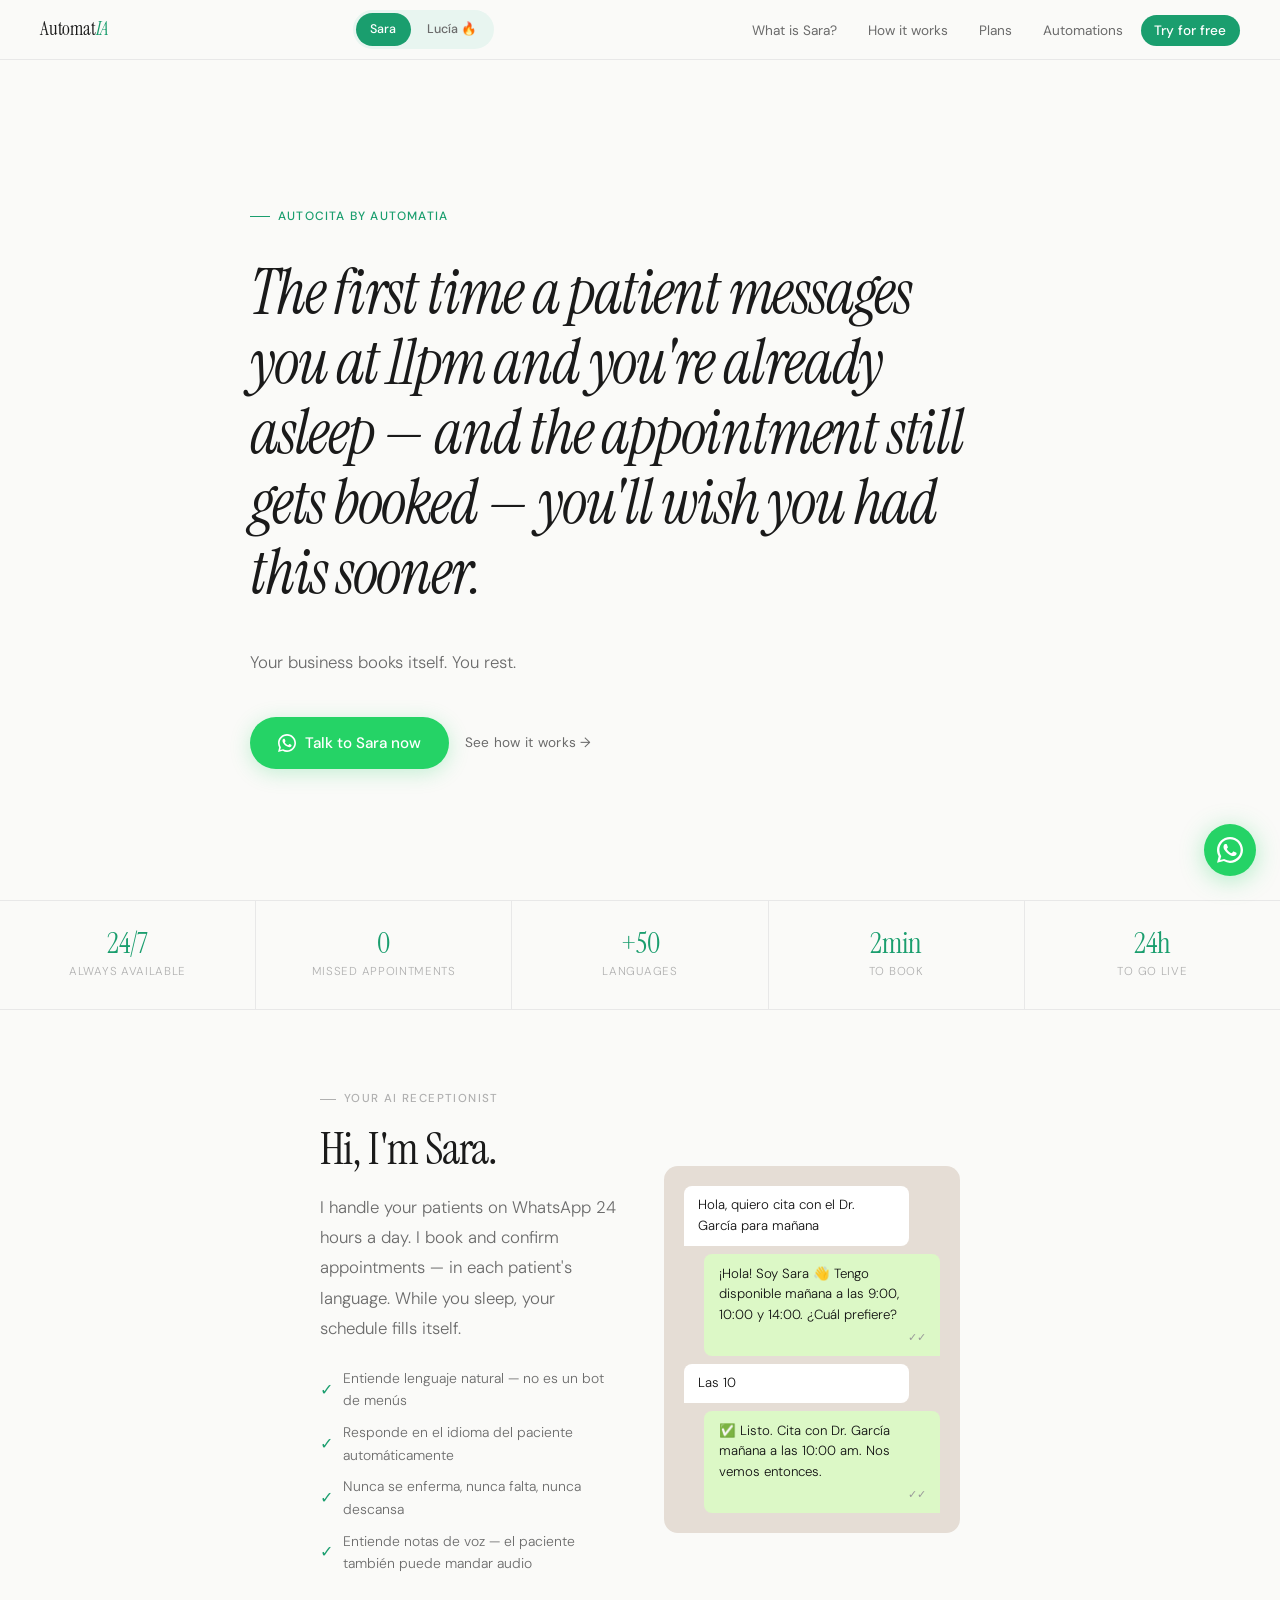
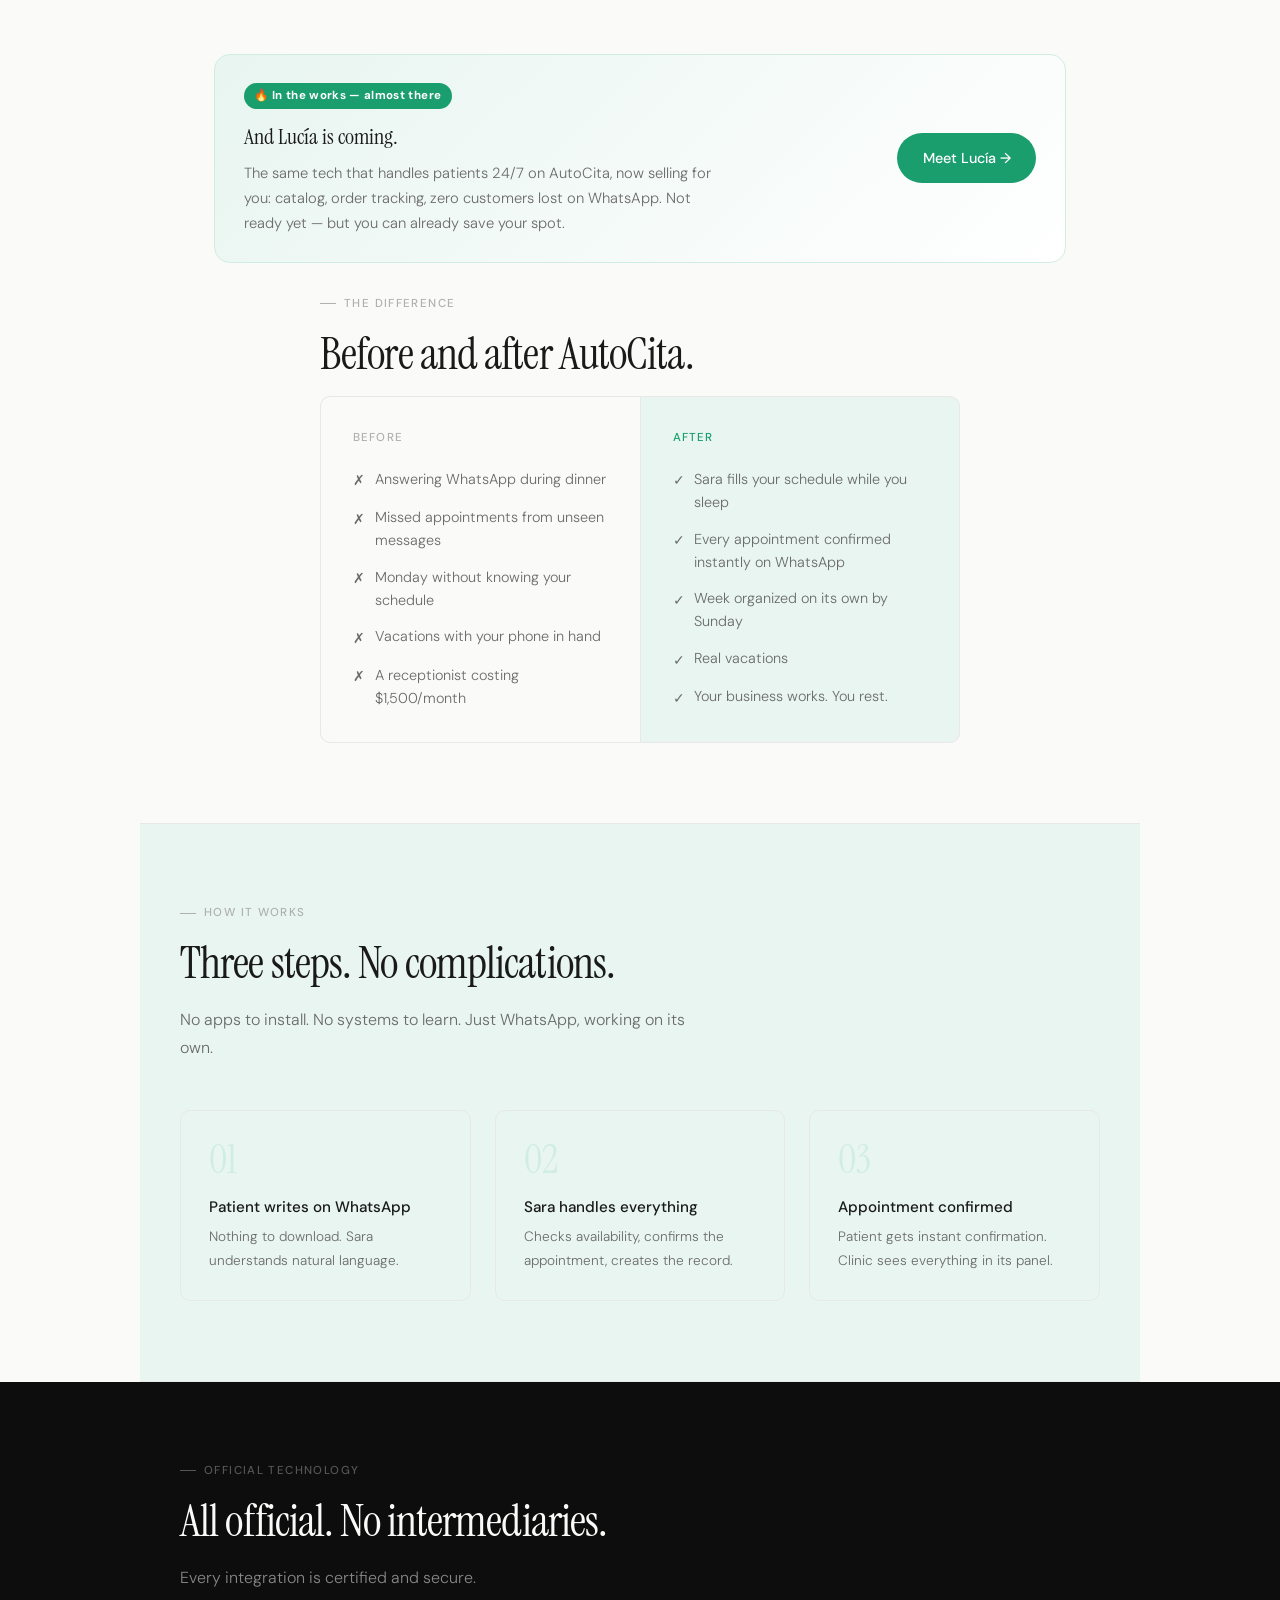
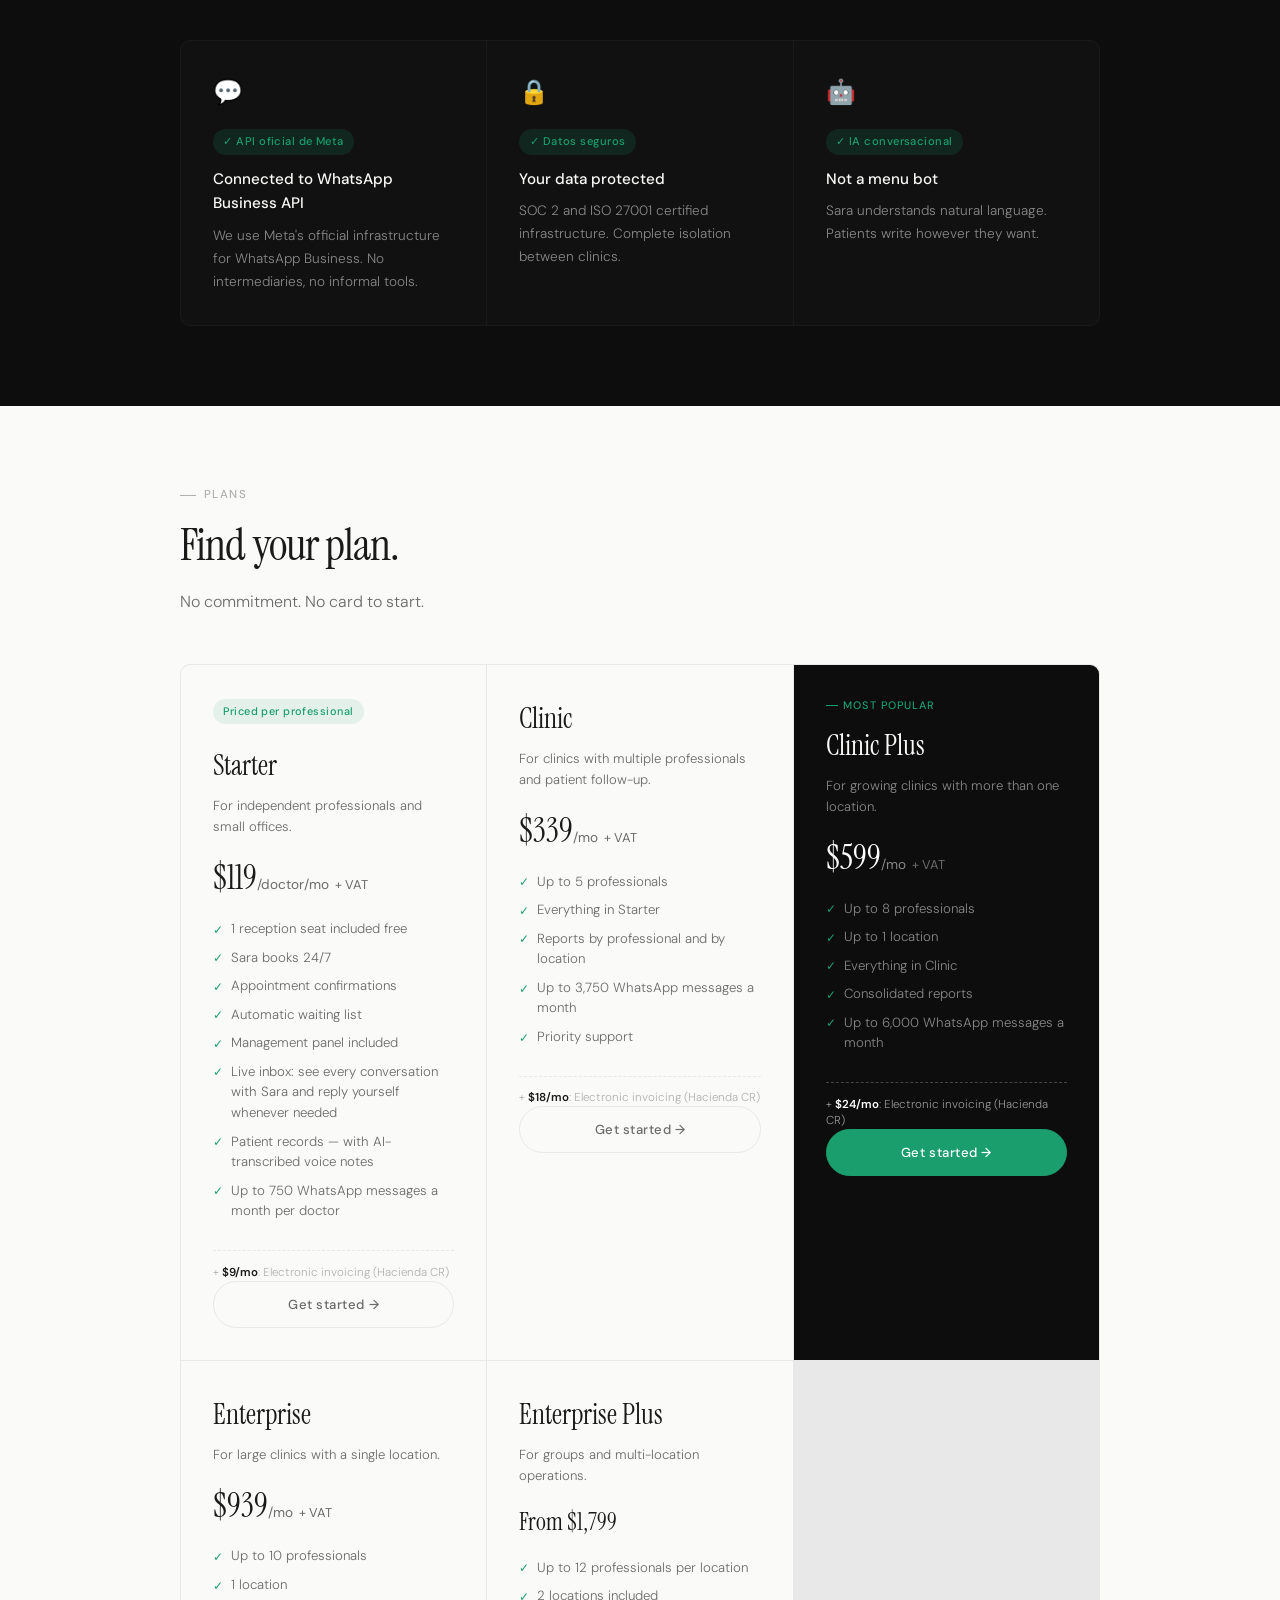
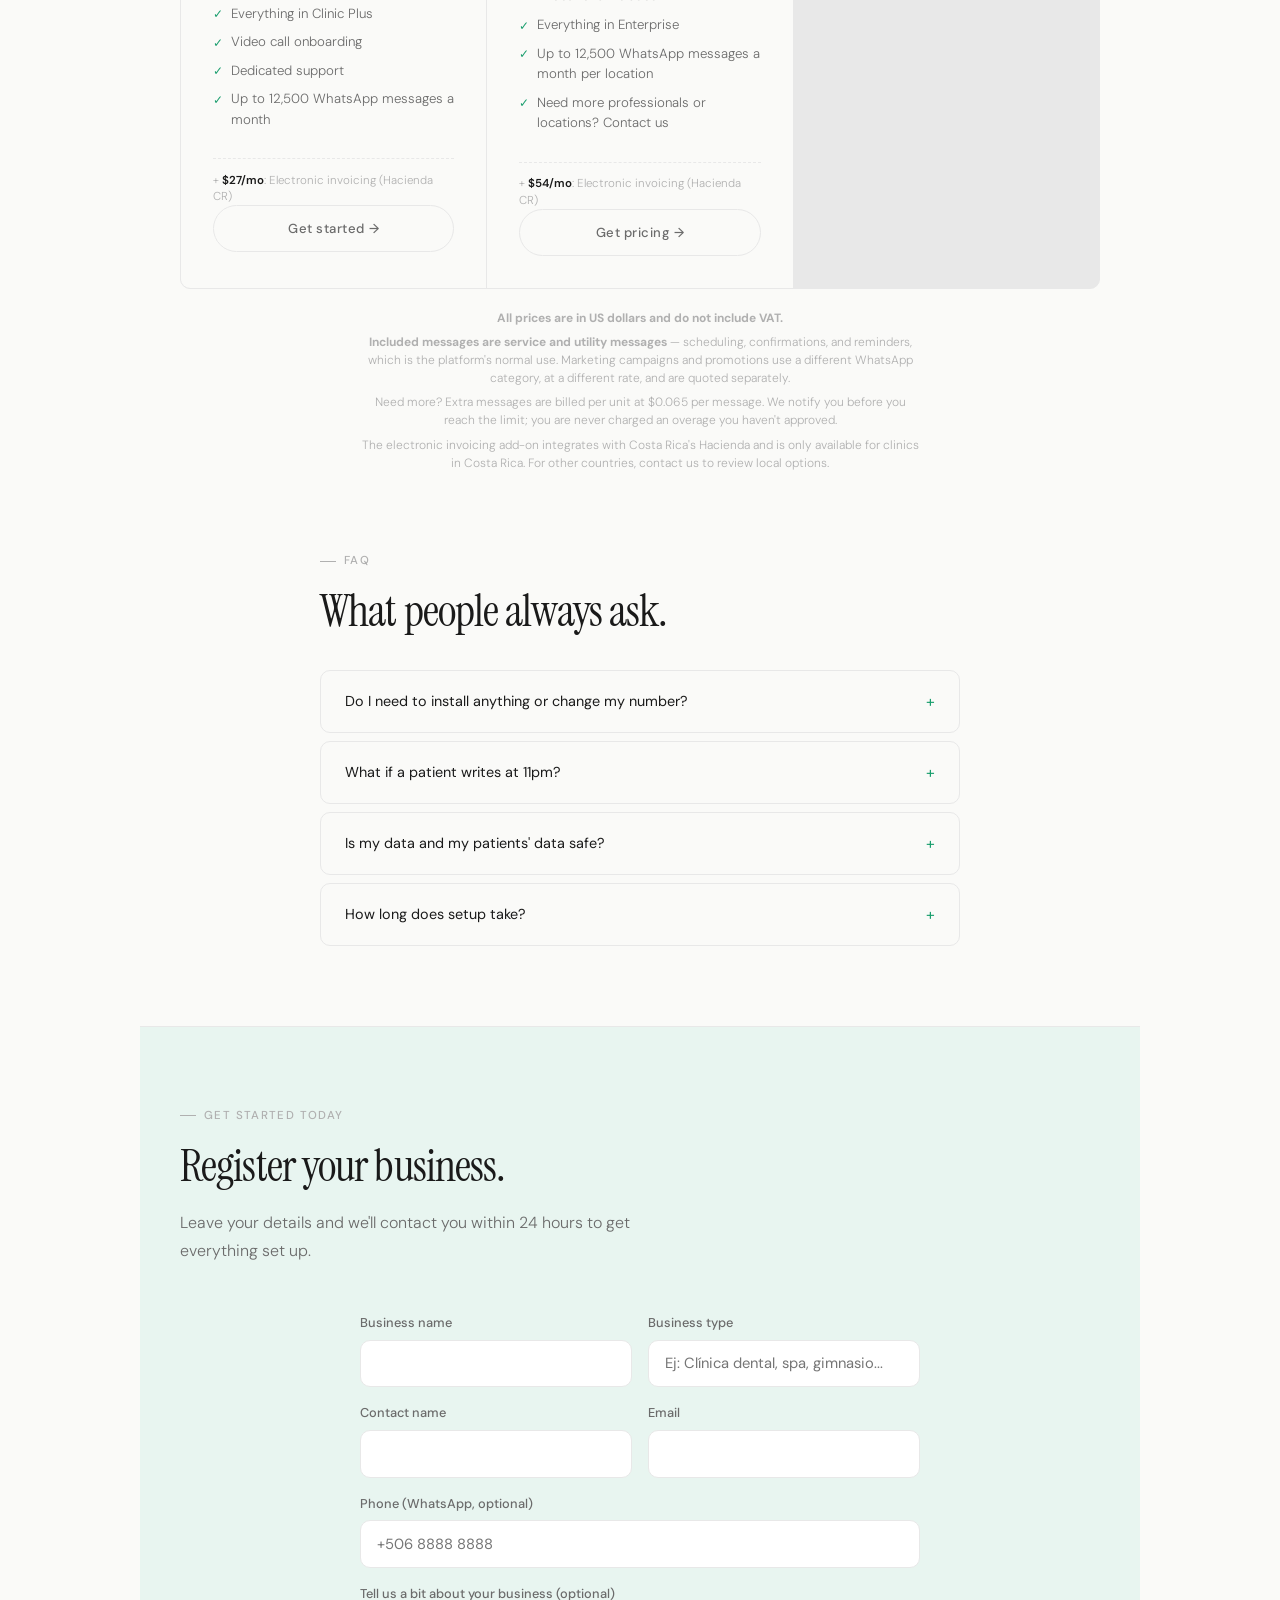
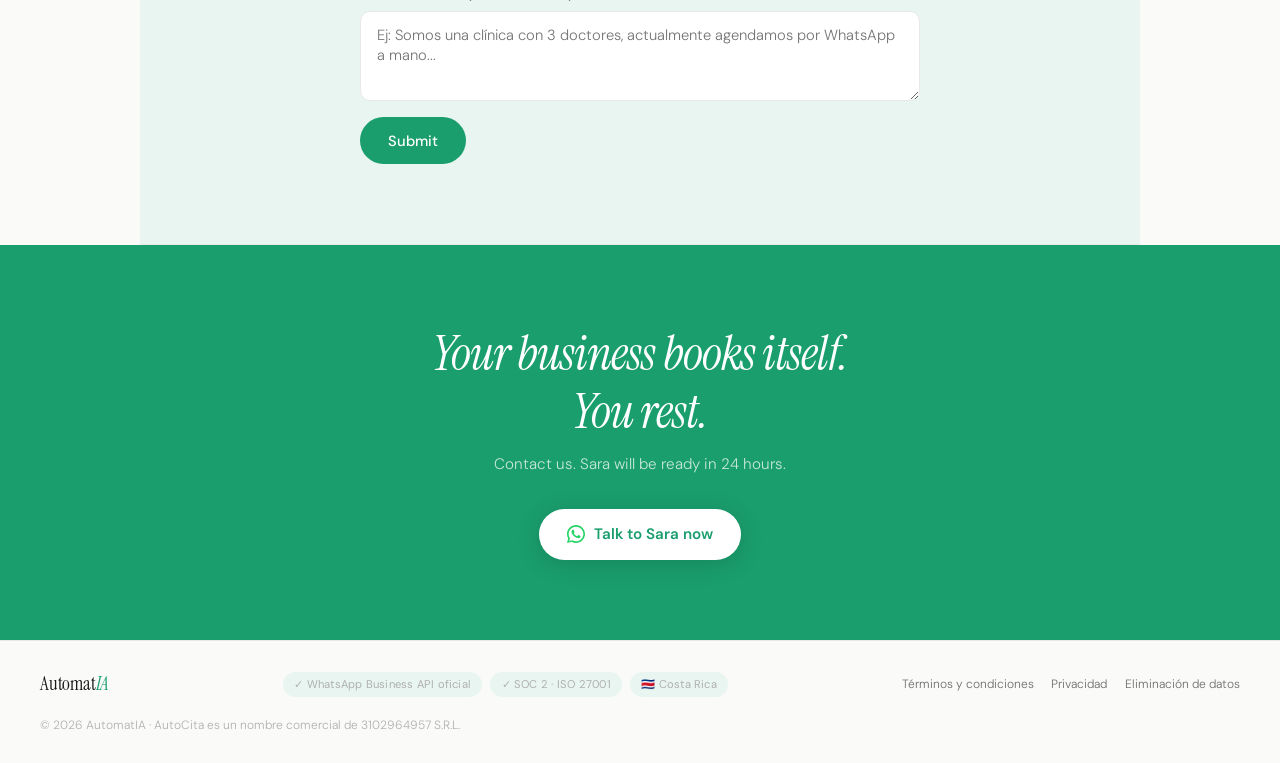
==== index.html @ 3207cf7c "Update index.html" ====
<!DOCTYPE html>
<html lang="es">
<head>
  <meta charset="UTF-8">
  <meta name="viewport" content="width=device-width, initial-scale=1.0">
  <title>AutoCita — Su negocio agenda solo.</title>
  <meta name="description" content="La primera vez que un paciente le escriba a las 11pm y usted ya esté dormido — y la cita igual quede agendada — va a querer haberlo tenido antes.">
  <meta name="google-site-verification" content="_8qZPSZGmV5F7HNqPFmdoXxoTfa0XFmqXMzItLBVEF8" />
  <meta name="facebook-domain-verification" content="z0a54sqp5qgldc2kkbyljly3v3r4a8" />
  <!-- Google tag (gtag.js) -->
  <script async src="https://www.googletagmanager.com/gtag/js?id=G-FZLV933R7K"></script>
  <script>
    window.dataLayer = window.dataLayer || [];
    function gtag(){dataLayer.push(arguments);}
    gtag('js', new Date());
    gtag('config', 'G-FZLV933R7K');
  </script>
  <!-- Meta Pixel Code -->
  <script>
  !function(f,b,e,v,n,t,s)
  {if(f.fbq)return;n=f.fbq=function(){n.callMethod?
  n.callMethod.apply(n,arguments):n.queue.push(arguments)};
  if(!f._fbq)f._fbq=n;n.push=n;n.loaded=!0;n.version='2.0';
  n.queue=[];t=b.createElement(e);t.async=!0;
  t.src=v;s=b.getElementsByTagName(e)[0];
  s.parentNode.insertBefore(t,s)}(window, document,'script',
  'https://connect.facebook.net/en_US/fbevents.js');
  fbq('init', '3684004151756792');
  fbq('track', 'PageView');
  </script>
  <noscript><img height="1" width="1" style="display:none"
  src="https://www.facebook.com/tr?id=3684004151756792&ev=PageView&noscript=1"
  /></noscript>
  <!-- End Meta Pixel Code -->
  <script type="application/ld+json">
  {
    "@context": "https://schema.org",
    "@type": "Organization",
    "name": "AutomatIA",
    "alternateName": "AutoCita",
    "url": "https://automatiaai.com",
    "description": "Plataforma de automatización con IA para clínicas: agenda citas por WhatsApp las 24 horas.",
    "areaServed": "CR",
    "sameAs": ["https://wa.me/50686205959"]
  }
  </script>
  <script type="application/ld+json">
  {
    "@context": "https://schema.org",
    "@type": "FAQPage",
    "mainEntity": [
      {
        "@type": "Question",
        "name": "¿Necesito instalar algo o cambiar mi número?",
        "acceptedAnswer": { "@type": "Answer", "text": "No. No cambia su número y no instala nada. Conectamos su WhatsApp Business existente durante el proceso de incorporación." }
      },
      {
        "@type": "Question",
        "name": "¿Qué pasa si el paciente escribe a las 11pm?",
        "acceptedAnswer": { "@type": "Answer", "text": "Sara responde las 24 horas, los 7 días. Si hay disponibilidad, agenda. Si no, pone al paciente en lista de espera y le avisa cuando se abra un espacio." }
      },
      {
        "@type": "Question",
        "name": "¿Mis datos y los de mis pacientes están seguros?",
        "acceptedAnswer": { "@type": "Answer", "text": "Sí. Usamos infraestructura con certificación SOC 2 e ISO 27001. Los datos de cada clínica están completamente aislados. Nadie más puede ver sus pacientes." }
      },
      {
        "@type": "Question",
        "name": "¿Cuánto tarda en estar listo?",
        "acceptedAnswer": { "@type": "Answer", "text": "24 horas desde que nos contacta. Configuramos todo, conectamos su número y hacemos una prueba en vivo con usted." }
      }
    ]
  }
  </script>
  <link rel="preconnect" href="https://fonts.googleapis.com">
  <link href="https://fonts.googleapis.com/css2?family=Instrument+Serif:ital@0;1&family=DM+Sans:wght@300;400;500&display=swap" rel="stylesheet">
  <style>
    :root {
      --black: #0d0d0d;
      --white: #fafaf8;
      --green: #1a9e6e;
      --green-light: #e8f5f0;
      --green-mid: #d0ede3;
      --text: #1a1a1a;
      --text-mid: #6b6b6b;
      --text-light: #b0b0b0;
      --border: #e8e8e8;
      --wa: #25D366;
      --r: 10px;
    }
    *, *::before, *::after { box-sizing: border-box; margin: 0; padding: 0; }
    html { scroll-behavior: smooth; font-size: 16px; }
    body {
      background: var(--white);
      color: var(--text);
      font-family: 'DM Sans', sans-serif;
      font-weight: 300;
      line-height: 1.6;
      overflow-x: hidden;
    }
    :focus-visible { outline: 2px solid var(--green); outline-offset: 3px; }
    nav {
      position: sticky; top: 0; z-index: 100;
      background: rgba(250,250,248,.96);
      backdrop-filter: blur(16px);
      border-bottom: 1px solid var(--border);
      padding: 0 2.5rem;
      display: flex; align-items: center; justify-content: space-between;
      height: 60px;
    }
    .logo {
      font-family: 'Instrument Serif', serif;
      font-size: 1.2rem; color: var(--text);
      text-decoration: none; letter-spacing: -.01em;
    }
    .logo em { color: var(--green); font-style: italic; }
    .nav-links { display: flex; gap: .25rem; list-style: none; }
    .nav-links a {
      font-size: .85rem; font-weight: 400;
      color: var(--text-mid); text-decoration: none;
      padding: .45rem .85rem; border-radius: 8px;
      transition: background .15s, color .15s;
    }
    .nav-links a:hover { background: var(--green-light); color: var(--green); }
    .nav-cta {
      background: var(--green) !important;
      color: #fff !important;
      font-weight: 500 !important;
      border-radius: 100px !important;
    }
    .nav-cta:hover { opacity: .9; }
    .nav-btn {
      display: none; background: none; border: none;
      cursor: pointer; color: var(--text); padding: .4rem;
    }
    .product-switch {
      display: flex; align-items: center; gap: 2px;
      background: var(--green-light); border-radius: 100px;
      padding: 3px; flex-shrink: 0;
    }
    .product-switch a {
      font-size: .78rem; font-weight: 500;
      color: var(--text-mid); text-decoration: none;
      padding: .42rem .9rem; border-radius: 100px;
      white-space: nowrap;
      transition: background .15s, color .15s;
    }
    .product-switch a.active { background: var(--green); color: #fff; }
    .product-switch a:not(.active):hover { color: var(--green); background: rgba(255,255,255,.6); }
    @media(max-width: 480px) {
      .product-switch a { padding: .38rem .6rem; font-size: .7rem; }
    }
    .mobile-menu {
      display: none; position: fixed;
      inset: 60px 0 0 0; background: var(--white);
      z-index: 99; flex-direction: column;
      padding: 1.5rem 2rem; gap: .5rem;
      border-top: 1px solid var(--border);
    }
    .mobile-menu.open { display: flex; }
    .mobile-menu a {
      font-size: 1rem; font-weight: 400;
      color: var(--text); text-decoration: none;
      padding: .85rem 1rem; border-radius: var(--r);
      transition: background .15s;
    }
    .mobile-menu a:hover { background: var(--green-light); color: var(--green); }
    .mobile-menu .m-cta {
      margin-top: .5rem; background: var(--wa);
      color: #fff !important; text-align: center;
      font-weight: 500; border-radius: 100px;
      display: flex; align-items: center; justify-content: center; gap: .5rem;
    }
    .hero {
      min-height: calc(100svh - 60px);
      display: flex; flex-direction: column;
      justify-content: center;
      padding: 5rem 2.5rem 4rem;
      max-width: 860px; margin: 0 auto;
    }
    .hero-label {
      display: inline-flex; align-items: center; gap: .5rem;
      font-size: .75rem; font-weight: 500; letter-spacing: .1em;
      text-transform: uppercase; color: var(--green);
      margin-bottom: 2rem;
    }
    .hero-label::before {
      content: ''; width: 20px; height: 1px;
      background: var(--green);
    }
    .hero-title {
      font-family: 'Instrument Serif', serif;
      font-weight: 400; font-style: italic;
      font-size: clamp(2.2rem, 5vw, 3.8rem);
      line-height: 1.15; letter-spacing: -.02em;
      color: var(--text); margin-bottom: 2.5rem;
      max-width: 720px;
    }
    .hero-title em { font-style: normal; color: var(--green); }
    .hero-sub {
      font-size: clamp(.95rem, 1.5vw, 1.05rem);
      color: var(--text-mid); max-width: 480px;
      line-height: 1.75; margin-bottom: 2.5rem;
      font-weight: 300;
    }
    .hero-actions { display: flex; gap: 1rem; flex-wrap: wrap; align-items: center; }
    .btn-wa {
      display: inline-flex; align-items: center; gap: .55rem;
      background: var(--wa); color: #fff;
      font-weight: 500; font-size: .95rem;
      padding: .85rem 1.75rem; border-radius: 100px;
      text-decoration: none; transition: all .2s;
      box-shadow: 0 4px 20px rgba(37,211,102,.25);
    }
    .btn-wa:hover { transform: translateY(-2px); box-shadow: 0 8px 32px rgba(37,211,102,.35); }
    .btn-wa svg { width: 18px; height: 18px; fill: currentColor; flex-shrink: 0; }
    .btn-text {
      font-size: .85rem; font-weight: 400;
      color: var(--text-mid); text-decoration: none;
      letter-spacing: .02em; transition: color .2s;
    }
    .btn-text:hover { color: var(--text); }
    .divider { border: none; border-top: 1px solid var(--border); margin: 0; }
    .stats {
      display: flex; justify-content: center;
      gap: 0; flex-wrap: wrap;
      border-bottom: 1px solid var(--border);
    }
    .stat {
      flex: 1; min-width: 120px;
      padding: 1.75rem 1rem; text-align: center;
      border-right: 1px solid var(--border);
    }
    .stat:last-child { border-right: none; }
    .stat-num {
      font-family: 'Instrument Serif', serif;
      font-size: 1.8rem; color: var(--green);
      display: block; line-height: 1;
    }
    .stat-label {
      font-size: .72rem; color: var(--text-light);
      letter-spacing: .06em; text-transform: uppercase;
      margin-top: .3rem; display: block;
    }
    .section { padding: 5rem 2.5rem; max-width: 1000px; margin: 0 auto; }
    .section-sm { max-width: 720px; }
    .section-label {
      font-size: .72rem; font-weight: 500;
      letter-spacing: .12em; text-transform: uppercase;
      color: var(--text-light); margin-bottom: 1rem;
      display: flex; align-items: center; gap: .5rem;
    }
    .section-label::before {
      content: ''; width: 16px; height: 1px;
      background: var(--text-light); flex-shrink: 0;
    }
    h2.title {
      font-family: 'Instrument Serif', serif;
      font-weight: 400;
      font-size: clamp(1.8rem, 3.5vw, 2.8rem);
      letter-spacing: -.02em; line-height: 1.15;
      margin-bottom: 1rem; color: var(--text);
    }
    h2.title em { font-style: italic; color: var(--green); }
    .subtitle {
      font-size: 1rem; color: var(--text-mid);
      line-height: 1.75; max-width: 520px;
      margin-bottom: 3rem; font-weight: 300;
    }
    .ba-grid {
      display: grid; grid-template-columns: 1fr 1fr;
      gap: 1px; background: var(--border);
      border: 1px solid var(--border); border-radius: var(--r);
      overflow: hidden;
    }
    .ba-col { background: var(--white); padding: 2rem; }
    .ba-col.after { background: var(--green-light); }
    .ba-label {
      font-size: .72rem; font-weight: 500;
      letter-spacing: .1em; text-transform: uppercase;
      color: var(--text-light); margin-bottom: 1.25rem;
      display: flex; align-items: center; gap: .4rem;
    }
    .ba-label.green { color: var(--green); }
    .ba-item {
      display: flex; align-items: flex-start; gap: .6rem;
      font-size: .9rem; color: var(--text-mid);
      line-height: 1.6; margin-bottom: .85rem;
      font-weight: 300;
    }
    .ba-item:last-child { margin-bottom: 0; }
    .ba-item .icon { flex-shrink: 0; margin-top: .1rem; }
    .steps {
      display: grid; grid-template-columns: repeat(3, 1fr);
      gap: 1.5rem;
    }
    .step {
      padding: 1.75rem; border: 1px solid var(--border);
      border-radius: var(--r); transition: border-color .2s;
    }
    .step:hover { border-color: var(--green); }
    .step-num {
      font-family: 'Instrument Serif', serif;
      font-size: 2.5rem; color: var(--green-mid);
      line-height: 1; margin-bottom: 1rem;
    }
    .step h3 { font-size: .95rem; font-weight: 500; margin-bottom: .4rem; color: var(--text); }
    .step p { font-size: .85rem; color: var(--text-mid); line-height: 1.7; font-weight: 300; }
    .trust-section { background: var(--black); }
    .trust-section .section { max-width: 1000px; }
    .trust-section .section-label { color: #555; }
    .trust-section .section-label::before { background: #555; }
    .trust-section h2.title { color: var(--white); }
    .trust-section .subtitle { color: #888; }
    .trust-grid {
      display: grid; grid-template-columns: repeat(3, 1fr);
      gap: 1px; background: #1a1a1a;
      border: 1px solid #1a1a1a; border-radius: var(--r);
      overflow: hidden;
    }
    .trust-card { background: #111; padding: 2rem; }
    .trust-icon { font-size: 1.5rem; margin-bottom: 1rem; display: block; }
    .trust-card h3 { font-size: .95rem; font-weight: 500; color: var(--white); margin-bottom: .5rem; }
    .trust-card p { font-size: .85rem; color: #888; line-height: 1.7; font-weight: 300; }
    .trust-badge {
      display: inline-flex; align-items: center; gap: .35rem;
      background: rgba(26,158,110,.15); color: var(--green);
      font-size: .7rem; font-weight: 500;
      padding: .25rem .65rem; border-radius: 100px;
      margin-bottom: .75rem; letter-spacing: .04em;
    }
    .plans-grid {
      display: grid; grid-template-columns: repeat(5, 1fr);
      gap: 1px; background: var(--border);
      border: 1px solid var(--border); border-radius: var(--r);
      overflow: hidden;
    }
    @media(max-width: 1400px) {
      .plans-grid { grid-template-columns: repeat(3, 1fr); }
    }
    @media(max-width: 1100px) {
      .plans-grid { grid-template-columns: repeat(2, 1fr); }
    }
    .plan-addon {
      margin-top: 1rem; padding-top: .85rem; border-top: 1px dashed var(--border);
      font-size: .72rem; color: var(--text-light); line-height: 1.4;
    }
    .plan.featured .plan-addon { border-top-color: #444; color: #999; }
    .plan-addon strong { color: var(--text); font-weight: 600; }
    .plan.featured .plan-addon strong { color: #fff; }
    .plans-nota {
      font-size: .75rem; color: var(--text-light); text-align: center;
      margin-top: 1.25rem; max-width: 560px; margin-left: auto; margin-right: auto;
      line-height: 1.5;
    }
    .plans-nota + .plans-nota { margin-top: .4rem; }
    .plan { background: var(--white); padding: 2rem; }
    .plan.featured { background: var(--black); }
    .plan-tag {
      font-size: .68rem; font-weight: 500;
      letter-spacing: .1em; text-transform: uppercase;
      color: var(--green); margin-bottom: .6rem;
      display: flex; align-items: center; gap: .35rem;
    }
    .plan-tag::before { content: ''; width: 12px; height: 1px; background: var(--green); }
    .plan-name {
      font-family: 'Instrument Serif', serif;
      font-size: 1.75rem; font-weight: 400;
      margin-bottom: .4rem; color: var(--text);
    }
    .plan.featured .plan-name { color: var(--white); }
    .plan-desc { font-size: .82rem; color: var(--text-mid); margin-bottom: 1.5rem; line-height: 1.6; font-weight: 300; }
    .plan.featured .plan-desc { color: #888; }
    .plan-launch-badge {
      display: inline-flex; align-items: center; gap: .35rem;
      background: rgba(26,158,110,.1); color: var(--green);
      font-size: .68rem; font-weight: 500; letter-spacing: .04em;
      padding: .25rem .65rem; border-radius: 100px; margin-bottom: 1.25rem;
    }
    .plan.featured .plan-launch-badge { background: rgba(26,158,110,.2); }
    .plan-price-row { margin-bottom: 1.5rem; }
    .plan-price-antes { font-size: .8rem; color: var(--text-light); text-decoration: line-through; margin-bottom: .1rem; }
    .plan.featured .plan-price-antes { color: #666; }
    .plan-price-ahora { font-family: 'Instrument Serif', serif; font-size: 2.1rem; color: var(--text); line-height: 1; }
    .plan.featured .plan-price-ahora { color: #fff; }
    .plan-price-ahora span { font-family: 'DM Sans', sans-serif; font-size: .85rem; color: var(--text-mid); font-weight: 400; }
    .plan.featured .plan-price-ahora span { color: #888; }
    .plan-price-desde { font-family: 'Instrument Serif', serif; font-size: 1.5rem; color: var(--text); line-height: 1; }
    .plan-list { list-style: none; margin-bottom: 1.75rem; display: flex; flex-direction: column; gap: .5rem; }
    .plan-list li {
      font-size: .83rem; color: var(--text-mid);
      display: flex; align-items: flex-start; gap: .5rem;
      line-height: 1.55; font-weight: 300;
    }
    .plan.featured .plan-list li { color: #888; }
    .plan-list li::before { content: '✓'; color: var(--green); flex-shrink: 0; font-size: .75rem; margin-top: .1rem; }
    .plan-btn {
      display: block; text-align: center; text-decoration: none;
      font-size: .82rem; font-weight: 500;
      letter-spacing: .04em; padding: .75rem;
      border-radius: 100px; transition: all .2s;
      border: 1.5px solid var(--border); color: var(--text-mid);
    }
    .plan-btn:hover { border-color: var(--green); color: var(--green); }
    .plan.featured .plan-btn { background: var(--green); border-color: var(--green); color: #fff; }
    .plan.featured .plan-btn:hover { opacity: .9; }
    .faq-list { display: flex; flex-direction: column; gap: .5rem; }
    .faq-item { border: 1px solid var(--border); border-radius: var(--r); overflow: hidden; }
    .faq-btn {
      width: 100%; background: none; border: none;
      padding: 1.25rem 1.5rem; text-align: left;
      font-family: 'DM Sans', sans-serif;
      font-size: .9rem; font-weight: 400; color: var(--text);
      cursor: pointer; display: flex; justify-content: space-between;
      align-items: center; gap: 1rem; transition: color .2s;
    }
    .faq-btn:hover { color: var(--green); }
    .faq-icon { color: var(--green); font-size: 1rem; flex-shrink: 0; transition: transform .2s; }
    .faq-item.open .faq-icon { transform: rotate(45deg); }
    .faq-body { display: none; padding: 0 1.5rem 1.25rem; font-size: .875rem; color: var(--text-mid); line-height: 1.75; font-weight: 300; }
    .faq-body strong { color: var(--text); font-weight: 500; }
    .faq-item.open .faq-body { display: block; }
    .cta-section {
      background: var(--green);
      padding: 5rem 2.5rem; text-align: center;
    }
    .cta-section h2 {
      font-family: 'Instrument Serif', serif;
      font-weight: 400; font-style: italic;
      font-size: clamp(1.8rem, 4vw, 3rem);
      color: #fff; letter-spacing: -.02em;
      line-height: 1.2; margin-bottom: .75rem;
    }
    .cta-section p { color: rgba(255,255,255,.75); font-size: .95rem; margin-bottom: 2rem; font-weight: 300; }
    .btn-white {
      display: inline-flex; align-items: center; gap: .55rem;
      background: #fff; color: var(--green);
      font-weight: 600; font-size: .95rem;
      padding: .85rem 1.75rem; border-radius: 100px;
      text-decoration: none; transition: all .2s;
      box-shadow: 0 4px 24px rgba(0,0,0,.15);
    }
    .btn-white:hover { transform: translateY(-2px); }
    .btn-white svg { width: 18px; height: 18px; fill: var(--wa); flex-shrink: 0; }
    footer {
      border-top: 1px solid var(--border);
      padding: 1.75rem 2.5rem;
      display: flex; align-items: center;
      justify-content: space-between; flex-wrap: wrap; gap: 1rem;
    }
    .footer-badges { display: flex; gap: .5rem; flex-wrap: wrap; }
    .footer-links { display: flex; gap: 1.1rem; flex-wrap: wrap; }
    .footer-links a { font-size: .75rem; color: var(--text-mid); text-decoration: none; }
    .footer-links a:hover { color: var(--green); }
    .badge {
      font-size: .7rem; font-weight: 400; color: var(--text-light);
      background: var(--green-light); border-radius: 100px;
      padding: .25rem .7rem; letter-spacing: .02em;
    }
    .footer-copy { font-size: .75rem; color: var(--text-light); }
    .float-wa {
      position: fixed; bottom: 1.5rem; right: 1.5rem; z-index: 200;
      background: var(--wa); width: 52px; height: 52px;
      border-radius: 50%; display: flex; align-items: center;
      justify-content: center; text-decoration: none;
      box-shadow: 0 4px 24px rgba(37,211,102,.35);
      transition: transform .2s;
    }
    .float-wa:hover { transform: scale(1.08); }
    .float-wa svg { width: 26px; height: 26px; fill: #fff; }
    /* Sara chat mock */
    .sara-wrap {
      display: grid; grid-template-columns: 1fr 1fr;
      gap: 3rem; align-items: center;
    }
    .sara-chat {
      background: #e5ddd5; border-radius: 14px;
      padding: 1.25rem; font-size: .83rem; line-height: 1.55;
    }
    .chat-in {
      background: #fff; border-radius: 8px 8px 8px 0;
      padding: .6rem .9rem; margin-bottom: .5rem;
      max-width: 88%; color: #111;
    }
    .chat-out {
      background: #dcf8c6; border-radius: 8px 8px 0 8px;
      padding: .6rem .9rem; margin-left: auto;
      max-width: 92%; color: #111;
    }
    .chat-time { font-size: .7rem; color: #999; text-align: right; margin-top: .2rem; }
    @media(max-width: 768px) {
      nav { padding: 0 1.25rem; }
      .nav-links { display: none; }
      .nav-btn { display: flex; }
      .hero { padding: 3.5rem 1.25rem 3rem; min-height: auto; padding-top: 3rem; }
      .hero-title { font-size: clamp(2rem, 9vw, 2.8rem); }
      .hero-actions { flex-direction: column; align-items: flex-start; }
      .btn-wa { width: 100%; justify-content: center; }
      .stats { flex-wrap: wrap; }
      .stat { min-width: calc(50% - 1px); border-bottom: 1px solid var(--border); }
      .section { padding: 3.5rem 1.25rem; }
      .sara-wrap { grid-template-columns: 1fr; gap: 2rem; }
      .ba-grid { grid-template-columns: 1fr; }
      .steps { grid-template-columns: 1fr; gap: 1rem; }
      .trust-grid { grid-template-columns: 1fr; }
      .plans-grid { grid-template-columns: 1fr; }
      .plan.featured { order: -1; }
      footer { flex-direction: column; align-items: flex-start; padding: 1.5rem 1.25rem; }
      .cta-section { padding: 3.5rem 1.25rem; }
    }
    @media(max-width: 480px) {
      .hero-title { font-size: clamp(1.75rem, 10vw, 2.4rem); }
      .stat { min-width: 100%; }
    }
    /* Formulario "Registrá tu negocio" */
    .lead-section { background: var(--green-light); border-top: 1px solid var(--border); border-bottom: 1px solid var(--border); }
    .lead-form { max-width: 560px; margin: 0 auto; display: grid; gap: 1rem; }
    .lead-row { display: grid; grid-template-columns: 1fr 1fr; gap: 1rem; }
    .lead-field { display: flex; flex-direction: column; gap: .4rem; }
    .lead-field label { font-size: .8rem; font-weight: 500; color: var(--text-mid); }
    .lead-field input, .lead-field select, .lead-field textarea {
      font-family: 'DM Sans', sans-serif; font-size: .92rem; color: var(--text);
      padding: .8rem 1rem; border: 1px solid var(--border); border-radius: var(--r);
      background: #fff; transition: border-color .15s;
    }
    .lead-field input:focus, .lead-field select:focus, .lead-field textarea:focus { outline: none; border-color: var(--green); }
    .lead-field textarea { min-height: 90px; resize: vertical; font-weight: 300; }
    .lead-submit {
      justify-self: start; background: var(--green); color: #fff; border: none;
      font-family: 'DM Sans', sans-serif; font-size: .92rem; font-weight: 500;
      padding: .85rem 1.75rem; border-radius: 100px; cursor: pointer; transition: opacity .15s, transform .1s;
    }
    .lead-submit:hover { opacity: .9; transform: translateY(-1px); }
    .lead-submit:disabled { opacity: .6; cursor: not-allowed; transform: none; }
    .lead-msg { font-size: .87rem; padding: .75rem 1rem; border-radius: var(--r); display: none; }
    .lead-msg.show { display: block; }
    .lead-msg.ok { background: var(--green-light); color: var(--green); border: 1px solid var(--green-mid); }
    .lead-msg.err { background: #fdecec; color: #b4232a; border: 1px solid #f5c6c6; }
    @media(max-width: 480px) { .lead-row { grid-template-columns: 1fr; } }
  </style>
</head>
<body>
<a href="https://wa.me/50686205959?text=Hola%2C%20quiero%20agendar%20una%20cita" target="_blank" class="float-wa" aria-label="Escribir a Sara">
  <svg viewBox="0 0 24 24"><path d="M17.472 14.382c-.297-.149-1.758-.867-2.03-.967-.273-.099-.471-.148-.67.15-.197.297-.767.966-.94 1.164-.173.199-.347.223-.644.075-.297-.15-1.255-.463-2.39-1.475-.883-.788-1.48-1.761-1.653-2.059-.173-.297-.018-.458.13-.606.134-.133.298-.347.446-.52.149-.174.198-.298.298-.497.099-.198.05-.371-.025-.52-.075-.149-.669-1.612-.916-2.207-.242-.579-.487-.5-.669-.51-.173-.008-.371-.01-.57-.01-.198 0-.52.074-.792.372-.272.297-1.04 1.016-1.04 2.479 0 1.462 1.065 2.875 1.213 3.074.149.198 2.096 3.2 5.077 4.487.709.306 1.262.489 1.694.625.712.227 1.36.195 1.871.118.571-.085 1.758-.719 2.006-1.413.248-.694.248-1.289.173-1.413-.074-.124-.272-.198-.57-.347z"/><path d="M12 0C5.373 0 0 5.373 0 12c0 2.123.554 4.117 1.528 5.847L.057 23.882l6.198-1.625A11.934 11.934 0 0012 24c6.627 0 12-5.373 12-12S18.627 0 12 0zm0 21.818a9.794 9.794 0 01-5.002-1.37l-.358-.213-3.714.974.99-3.618-.234-.371A9.794 9.794 0 012.182 12C2.182 6.57 6.57 2.182 12 2.182S21.818 6.57 21.818 12 17.43 21.818 12 21.818z"/></svg>
</a>
<nav>
  <a href="#" class="logo">Automat<em>IA</em></a>
  <div class="product-switch">
    <a href="#" class="active">Sara</a>
    <a href="lucia.html" target="_blank">Lucía 🔥</a>
  </div>
  <ul class="nav-links">
    <li><a href="#sara" data-i18n="nav.sara">¿Qué es Sara?</a></li>
    <li><a href="#como-funciona" data-i18n="nav.how">Cómo funciona</a></li>
    <li><a href="#planes" data-i18n="nav.plans">Planes</a></li>
    <li><a href="automatizaciones.html" target="_blank" data-i18n="nav.automatizaciones">Automatizaciones</a></li>
    <li><a href="https://wa.me/50686205959?text=Hola%2C%20quiero%20agendar%20una%20cita" target="_blank" class="nav-cta" data-i18n="nav.cta">Probar gratis</a></li>
  </ul>
  <button class="nav-btn" id="menu-btn" aria-label="Menú" aria-expanded="false">
    <svg width="22" height="22" viewBox="0 0 24 24" fill="none" stroke="currentColor" stroke-width="2"><line x1="3" y1="6" x2="21" y2="6"/><line x1="3" y1="12" x2="21" y2="12"/><line x1="3" y1="18" x2="21" y2="18"/></svg>
  </button>
</nav>
<div class="mobile-menu" id="mobile-menu">
  <a href="#sara" data-i18n="nav.sara" onclick="closeMenu()">¿Qué es Sara?</a>
  <a href="lucia.html" target="_blank" onclick="closeMenu()">Lucía 🔥</a>
  <a href="#como-funciona" data-i18n="nav.how" onclick="closeMenu()">Cómo funciona</a>
  <a href="#planes" data-i18n="nav.plans" onclick="closeMenu()">Planes</a>
  <a href="automatizaciones.html" target="_blank" data-i18n="nav.automatizaciones" onclick="closeMenu()">Automatizaciones</a>
  <a href="https://wa.me/50686205959?text=Hola%2C%20quiero%20agendar%20una%20cita" target="_blank" class="m-cta" onclick="closeMenu()">
    <svg width="18" height="18" viewBox="0 0 24 24" fill="white"><path d="M17.472 14.382c-.297-.149-1.758-.867-2.03-.967-.273-.099-.471-.148-.67.15-.197.297-.767.966-.94 1.164-.173.199-.347.223-.644.075-.297-.15-1.255-.463-2.39-1.475-.883-.788-1.48-1.761-1.653-2.059-.173-.297-.018-.458.13-.606.134-.133.298-.347.446-.52.149-.174.198-.298.298-.497.099-.198.05-.371-.025-.52-.075-.149-.669-1.612-.916-2.207-.242-.579-.487-.5-.669-.51-.173-.008-.371-.01-.57-.01-.198 0-.52.074-.792.372-.272.297-1.04 1.016-1.04 2.479 0 1.462 1.065 2.875 1.213 3.074.149.198 2.096 3.2 5.077 4.487.709.306 1.262.489 1.694.625.712.227 1.36.195 1.871.118.571-.085 1.758-.719 2.006-1.413.248-.694.248-1.289.173-1.413-.074-.124-.272-.198-.57-.347z"/><path d="M12 0C5.373 0 0 5.373 0 12c0 2.123.554 4.117 1.528 5.847L.057 23.882l6.198-1.625A11.934 11.934 0 0012 24c6.627 0 12-5.373 12-12S18.627 0 12 0zm0 21.818a9.794 9.794 0 01-5.002-1.37l-.358-.213-3.714.974.99-3.618-.234-.371A9.794 9.794 0 012.182 12C2.182 6.57 6.57 2.182 12 2.182S21.818 6.57 21.818 12 17.43 21.818 12 21.818z"/></svg>
    <span data-i18n="nav.cta">Probar gratis</span>
  </a>
</div>
<section class="hero">
  <div class="hero-label" data-i18n="hero.label">AutoCita by AutomatIA · Costa Rica</div>
  <h1 class="hero-title" data-i18n="hero.title">
    La primera vez que un paciente le escriba a las 11pm y usted ya esté dormido — y la cita igual quede agendada — va a querer haberlo tenido antes.
  </h1>
  <p class="hero-sub" data-i18n="hero.sub">Su negocio agenda solo. Usted descansa.</p>
  <div class="hero-actions">
    <a href="https://wa.me/50686205959?text=Hola%2C%20quiero%20agendar%20una%20cita" target="_blank" class="btn-wa">
      <svg viewBox="0 0 24 24"><path d="M17.472 14.382c-.297-.149-1.758-.867-2.03-.967-.273-.099-.471-.148-.67.15-.197.297-.767.966-.94 1.164-.173.199-.347.223-.644.075-.297-.15-1.255-.463-2.39-1.475-.883-.788-1.48-1.761-1.653-2.059-.173-.297-.018-.458.13-.606.134-.133.298-.347.446-.52.149-.174.198-.298.298-.497.099-.198.05-.371-.025-.52-.075-.149-.669-1.612-.916-2.207-.242-.579-.487-.5-.669-.51-.173-.008-.371-.01-.57-.01-.198 0-.52.074-.792.372-.272.297-1.04 1.016-1.04 2.479 0 1.462 1.065 2.875 1.213 3.074.149.198 2.096 3.2 5.077 4.487.709.306 1.262.489 1.694.625.712.227 1.36.195 1.871.118.571-.085 1.758-.719 2.006-1.413.248-.694.248-1.289.173-1.413-.074-.124-.272-.198-.57-.347z"/><path d="M12 0C5.373 0 0 5.373 0 12c0 2.123.554 4.117 1.528 5.847L.057 23.882l6.198-1.625A11.934 11.934 0 0012 24c6.627 0 12-5.373 12-12S18.627 0 12 0zm0 21.818a9.794 9.794 0 01-5.002-1.37l-.358-.213-3.714.974.99-3.618-.234-.371A9.794 9.794 0 012.182 12C2.182 6.57 6.57 2.182 12 2.182S21.818 6.57 21.818 12 17.43 21.818 12 21.818z"/></svg>
      <span data-i18n="hero.cta">Escribirle a Sara ahora</span>
    </a>
    <a href="#como-funciona" class="btn-text" data-i18n="hero.link">Ver cómo funciona →</a>
  </div>
</section>
<hr class="divider">
<div class="stats">
  <div class="stat"><span class="stat-num">24/7</span><span class="stat-label" data-i18n="stats.s1">Siempre disponible</span></div>
  <div class="stat"><span class="stat-num">0</span><span class="stat-label" data-i18n="stats.s2">Citas perdidas</span></div>
  <div class="stat"><span class="stat-num">+50</span><span class="stat-label" data-i18n="stats.s3">Idiomas</span></div>
  <div class="stat"><span class="stat-num">2min</span><span class="stat-label" data-i18n="stats.s4">Para agendar</span></div>
  <div class="stat"><span class="stat-num">24h</span><span class="stat-label" data-i18n="stats.s5">Para estar listo</span></div>
</div>
<!-- Sara -->
<section id="sara" class="section section-sm">
  <div class="section-label" data-i18n="sara.label">Tu recepcionista con IA</div>
  <div class="sara-wrap">
    <div>
      <h2 class="title" data-i18n="sara.title">Hola, soy <em>Sara.</em></h2>
      <p style="font-size:1.05rem;color:var(--text-mid);line-height:1.8;margin-bottom:1.5rem;font-weight:300" data-i18n="sara.desc">
        Atiendo a tus pacientes por WhatsApp las 24 horas. Agendo y confirmo citas — en el idioma de cada uno. Mientras dormís, tu agenda se llena sola.
      </p>
      <div style="display:flex;flex-direction:column;gap:.6rem">
        <div style="display:flex;align-items:center;gap:.6rem;font-size:.87rem;color:var(--text-mid)"><span style="color:var(--green);font-size:1rem">✓</span> Entiende lenguaje natural — no es un bot de menús</div>
        <div style="display:flex;align-items:center;gap:.6rem;font-size:.87rem;color:var(--text-mid)"><span style="color:var(--green);font-size:1rem">✓</span> Responde en el idioma del paciente automáticamente</div>
        <div style="display:flex;align-items:center;gap:.6rem;font-size:.87rem;color:var(--text-mid)"><span style="color:var(--green);font-size:1rem">✓</span> Nunca se enferma, nunca falta, nunca descansa</div>
        <div style="display:flex;align-items:center;gap:.6rem;font-size:.87rem;color:var(--text-mid)"><span style="color:var(--green);font-size:1rem">✓</span> Entiende notas de voz — el paciente también puede mandar audio</div>
      </div>
    </div>
    <div class="sara-chat">
      <div class="chat-in">Hola, quiero cita con el Dr. García para mañana</div>
      <div class="chat-out">¡Hola! Soy Sara 👋 Tengo disponible mañana a las 9:00, 10:00 y 14:00. ¿Cuál prefiere?<div class="chat-time">✓✓</div></div>
      <div class="chat-in" style="margin-top:.5rem">Las 10</div>
      <div class="chat-out" style="margin-top:.5rem">✅ Listo. Cita con Dr. García mañana a las 10:00 am. Nos vemos entonces.<div class="chat-time">✓✓</div></div>
    </div>
  </div>
</section>
<!-- Lucía teaser -->
<div id="lucia" style="max-width:900px;margin:0 auto;padding:0 1.5rem 2rem;scroll-margin-top:90px">
  <div style="display:flex;align-items:center;gap:1.5rem;flex-wrap:wrap;justify-content:space-between;background:linear-gradient(135deg,var(--green-light),#fff);border:1px solid var(--green-mid);border-radius:16px;padding:1.6rem 1.8rem">
    <div style="flex:1;min-width:240px">
      <span style="font-size:.72rem;font-weight:700;letter-spacing:.03em;background:var(--green);color:#fff;padding:.25rem .65rem;border-radius:999px;white-space:nowrap;display:inline-block;margin-bottom:.6rem" data-i18n="lucia.badge">🔥 En construcción — ya casi</span>
      <h3 style="font-family:'Instrument Serif',serif;font-weight:400;font-size:1.4rem;color:var(--text);margin-bottom:.4rem" data-i18n="lucia.title">Y viene <em style="font-style:italic;color:var(--green)">Lucía.</em></h3>
      <p style="font-size:.92rem;color:var(--text-mid);line-height:1.7;max-width:480px" data-i18n="lucia.teaser">La misma tecnología que atiende pacientes 24/7 en AutoCita, ahora vendiendo por vos: catálogo, seguimiento de pedidos y cero clientes perdidos por WhatsApp. Todavía no está lista — pero ya podés reservar tu lugar.</p>
    </div>
    <a href="lucia.html" target="_blank" style="flex-shrink:0;background:var(--green);color:#fff;text-decoration:none;font-weight:500;font-size:.9rem;padding:.85rem 1.6rem;border-radius:100px;white-space:nowrap" data-i18n="lucia.cta">Conocé a Lucía →</a>
  </div>
</div>
<!-- Before / After -->
<section class="section section-sm" style="padding-top:0">
  <div class="section-label" data-i18n="ba.label">La diferencia</div>
  <h2 class="title" data-i18n="ba.title">Antes y después de <em>AutoCita.</em></h2>
  <div class="ba-grid">
    <div class="ba-col">
      <div class="ba-label" data-i18n="ba.before">Antes</div>
      <div class="ba-item"><span class="icon">✗</span><span data-i18n="ba.b1">Contestando WhatsApp en la cena</span></div>
      <div class="ba-item"><span class="icon">✗</span><span data-i18n="ba.b2">Citas perdidas por no ver el mensaje</span></div>
      <div class="ba-item"><span class="icon">✗</span><span data-i18n="ba.b3">Lunes sin saber si hay agenda</span></div>
      <div class="ba-item"><span class="icon">✗</span><span data-i18n="ba.b4">Vacaciones con el teléfono en la mano</span></div>
      <div class="ba-item"><span class="icon">✗</span><span data-i18n="ba.b5">Una recepcionista que cuesta $1,500 al mes</span></div>
    </div>
    <div class="ba-col after">
      <div class="ba-label green" data-i18n="ba.after">Después</div>
      <div class="ba-item"><span class="icon">✓</span><span data-i18n="ba.a1">Sara llena su agenda mientras duerme</span></div>
      <div class="ba-item"><span class="icon">✓</span><span data-i18n="ba.a2">Cada cita confirmada al instante por WhatsApp</span></div>
      <div class="ba-item"><span class="icon">✓</span><span data-i18n="ba.a3">Semana organizada sola desde el domingo</span></div>
      <div class="ba-item"><span class="icon">✓</span><span data-i18n="ba.a4">Vacaciones de verdad</span></div>
      <div class="ba-item"><span class="icon">✓</span><span data-i18n="ba.a5">Su negocio trabaja. Usted descansa.</span></div>
    </div>
  </div>
</section>
<!-- How it works -->
<section id="como-funciona" class="section" style="background:var(--green-light);border-top:1px solid var(--border);border-bottom:1px solid var(--border)">
  <div style="max-width:1000px;margin:0 auto">
    <div class="section-label" data-i18n="how.label">Cómo funciona</div>
    <h2 class="title" data-i18n="how.title">Tres pasos. <em>Sin complicaciones.</em></h2>
    <p class="subtitle" data-i18n="how.sub">No hay apps que instalar. No hay sistemas que aprender. Solo WhatsApp, trabajando solo.</p>
    <div class="steps">
      <div class="step">
        <div class="step-num">01</div>
        <h3 data-i18n="how.s1.title">El paciente escribe por WhatsApp</h3>
        <p data-i18n="how.s1.desc">Sin descargar nada. Sin formularios. Sara entiende lenguaje natural — como hablarle a una persona real.</p>
      </div>
      <div class="step">
        <div class="step-num">02</div>
        <h3 data-i18n="how.s2.title">Sara gestiona todo</h3>
        <p data-i18n="how.s2.desc">Revisa disponibilidad real, confirma la cita, crea el registro. Todo en segundos, en el idioma del paciente.</p>
      </div>
      <div class="step">
        <div class="step-num">03</div>
        <h3 data-i18n="how.s3.title">La cita queda confirmada</h3>
        <p data-i18n="how.s3.desc">El paciente recibe confirmación al instante. La clínica ve todo en su panel de gestión.</p>
      </div>
    </div>
  </div>
</section>
<!-- Trust -->
<section class="trust-section">
  <div class="section">
    <div class="section-label" data-i18n="trust.label">Tecnología oficial</div>
    <h2 class="title" data-i18n="trust.title">Todo oficial. <em>Sin intermediarios.</em></h2>
    <p class="subtitle" data-i18n="trust.sub">No usamos herramientas informales. Cada integración es certificada y segura.</p>
    <div class="trust-grid">
      <div class="trust-card">
        <span class="trust-icon">💬</span>
        <div class="trust-badge">✓ API oficial de Meta</div>
        <h3 data-i18n="trust.t1.title">Conectado a WhatsApp Business API</h3>
        <p data-i18n="trust.t1.desc">Usamos la infraestructura oficial de Meta para WhatsApp Business. Sin intermediarios ni herramientas informales.</p>
      </div>
      <div class="trust-card">
        <span class="trust-icon">🔒</span>
        <div class="trust-badge">✓ Datos seguros</div>
        <h3 data-i18n="trust.t2.title">Sus datos protegidos</h3>
        <p data-i18n="trust.t2.desc">Infraestructura con certificación SOC 2 e ISO 27001. Aislamiento completo entre clínicas. Sus pacientes son solo suyos.</p>
      </div>
      <div class="trust-card">
        <span class="trust-icon">🤖</span>
        <div class="trust-badge">✓ IA conversacional</div>
        <h3 data-i18n="trust.t3.title">No es un bot de menús</h3>
        <p data-i18n="trust.t3.desc">Sara entiende lenguaje natural. El paciente escribe como quiera — Sara interpreta y responde como una persona real.</p>
      </div>
    </div>
  </div>
</section>
<!-- Plans -->
<section id="planes" class="section">
  <div class="section-label" data-i18n="plans.label">Planes</div>
  <h2 class="title" data-i18n="plans.title">Encuentre su <em>plan.</em></h2>
  <p class="subtitle" data-i18n="plans.sub">Sin permanencia. Sin tarjeta para empezar. Cambie de plan cuando quiera.</p>
  <div class="plans-grid">
    <div class="plan">
      <span class="plan-launch-badge" data-i18n="plans.porProfesional">Precio por profesional</span>
      <div class="plan-name" data-i18n="plans.p1.name">Starter</div>
      <div class="plan-desc" data-i18n="plans.p1.desc">Para profesionales independientes y consultorios pequeños.</div>
      <div class="plan-price-row">
        <div class="plan-price-ahora">$119<span data-i18n="plans.pordr">/doctor/mes</span> <span style="font-family:'DM Sans',sans-serif;font-size:.8rem;font-weight:400;color:var(--text-mid)" data-i18n="plans.masIva">+ IVA</span></div>
      </div>
      <ul class="plan-list">
        <li data-i18n="plans.p1.f1">1 recepción incluida sin costo</li>
        <li data-i18n="plans.p1.f2">Sara agenda 24/7</li>
        <li data-i18n="plans.p1.f3">Confirmaciones de citas</li>
        <li data-i18n="plans.p1.f4">Lista de espera automática</li>
        <li data-i18n="plans.p1.f5">Panel de gestión incluido</li>
        <li data-i18n="plans.p1.f8">Inbox en vivo: vea cada conversación con Sara y responda usted mismo cuando haga falta</li>
        <li data-i18n="plans.p1.f7">Expediente del paciente — con notas de voz transcritas por IA</li>
        <li data-i18n="plans.p1.f6">Hasta 750 mensajes de WhatsApp al mes por doctor</li>
      </ul>
      <div class="plan-addon" data-i18n="plans.addon1">+ <strong>$9/mes</strong>: Facturación electrónica (Hacienda CR)</div>
      <a href="https://wa.me/50686205959?text=Hola%2C%20quiero%20el%20plan%20Starter%20de%20%24119%2Fdoctor%2Fmes" target="_blank" class="plan-btn" data-i18n="plans.ctaEmpezar">Empezar ahora →</a>
    </div>
    <div class="plan">
      <div class="plan-name" data-i18n="plans.p2.name">Clínica</div>
      <div class="plan-desc" data-i18n="plans.p2.desc">Para clínicas con varios profesionales y seguimiento al paciente.</div>
      <div class="plan-price-row">
        <div class="plan-price-ahora">$339<span data-i18n="plans.permes">/mes</span> <span style="font-family:'DM Sans',sans-serif;font-size:.8rem;font-weight:400;color:var(--text-mid)" data-i18n="plans.masIva">+ IVA</span></div>
      </div>
      <ul class="plan-list">
        <li data-i18n="plans.p2.f1">Hasta 5 profesionales</li>
        <li data-i18n="plans.p2.f2">Todo lo del plan Starter</li>
        <li data-i18n="plans.p2.f3">Reportes por profesional y por sede</li>
        <li data-i18n="plans.p2.f4">Hasta 3,750 mensajes de WhatsApp al mes</li>
        <li data-i18n="plans.p2.f5">Soporte prioritario</li>
      </ul>
      <div class="plan-addon" data-i18n="plans.addon2">+ <strong>$18/mes</strong>: Facturación electrónica (Hacienda CR)</div>
      <a href="https://wa.me/50686205959?text=Hola%2C%20quiero%20el%20plan%20Cl%C3%ADnica%20de%20%24339%2Fmes" target="_blank" class="plan-btn" data-i18n="plans.ctaEmpezar">Empezar ahora →</a>
    </div>
    <div class="plan featured">
      <div class="plan-tag" data-i18n="plans.popular">Más popular</div>
      <div class="plan-name" data-i18n="plans.p3.name">Clínica Plus</div>
      <div class="plan-desc" data-i18n="plans.p3.desc">Para clínicas en crecimiento con más de una sede.</div>
      <div class="plan-price-row">
        <div class="plan-price-ahora">$599<span data-i18n="plans.permes">/mes</span> <span style="font-family:'DM Sans',sans-serif;font-size:.8rem;font-weight:400;color:var(--text-mid)" data-i18n="plans.masIva">+ IVA</span></div>
      </div>
      <ul class="plan-list">
        <li data-i18n="plans.p3.f1">Hasta 8 profesionales</li>
        <li data-i18n="plans.p3.f2">Hasta 1 sede</li>
        <li data-i18n="plans.p3.f3">Todo lo del plan Clínica</li>
        <li data-i18n="plans.p3.f4">Reportes consolidados</li>
        <li data-i18n="plans.p3.f5">Hasta 6,000 mensajes de WhatsApp al mes</li>
      </ul>
      <div class="plan-addon" data-i18n="plans.addon3">+ <strong>$24/mes</strong>: Facturación electrónica (Hacienda CR)</div>
      <a href="https://wa.me/50686205959?text=Hola%2C%20quiero%20el%20plan%20Cl%C3%ADnica%20Plus%20de%20%24599%2Fmes" target="_blank" class="plan-btn" data-i18n="plans.ctaEmpezar">Empezar ahora →</a>
    </div>
    <div class="plan">
      <div class="plan-name">Enterprise</div>
      <div class="plan-desc" data-i18n="plans.p4.desc">Para clínicas grandes con una sola sede.</div>
      <div class="plan-price-row">
        <div class="plan-price-ahora">$939<span data-i18n="plans.permes">/mes</span> <span style="font-family:'DM Sans',sans-serif;font-size:.8rem;font-weight:400;color:var(--text-mid)" data-i18n="plans.masIva">+ IVA</span></div>
      </div>
      <ul class="plan-list">
        <li data-i18n="plans.p4.f1">Hasta 10 profesionales</li>
        <li data-i18n="plans.p4.f2">1 sede</li>
        <li data-i18n="plans.p4.f3">Todo lo del plan Clínica Plus</li>
        <li data-i18n="plans.p4.f4">Onboarding por videollamada</li>
        <li data-i18n="plans.p4.f5">Soporte dedicado</li>
        <li data-i18n="plans.p4.f6">Hasta 12,500 mensajes de WhatsApp al mes</li>
      </ul>
      <div class="plan-addon" data-i18n="plans.addon4">+ <strong>$27/mes</strong>: Facturación electrónica (Hacienda CR)</div>
      <a href="https://wa.me/50686205959?text=Hola%2C%20quiero%20el%20plan%20Enterprise%20de%20%24939%2Fmes" target="_blank" class="plan-btn" data-i18n="plans.ctaEmpezar">Empezar ahora →</a>
    </div>
    <div class="plan">
      <div class="plan-name" data-i18n="plans.p5.name">Enterprise Plus</div>
      <div class="plan-desc" data-i18n="plans.p5.desc">Para grupos y operaciones multi-sede.</div>
      <div class="plan-price-row">
        <div class="plan-price-desde" data-i18n="plans.p5.desde">Desde $1,799<span style="font-family:'DM Sans',sans-serif;font-size:.85rem;color:var(--text-mid)" data-i18n="plans.permes">/mes</span> <span style="font-family:'DM Sans',sans-serif;font-size:.8rem;font-weight:400;color:var(--text-mid)" data-i18n="plans.masIva">+ IVA</span></div>
      </div>
      <ul class="plan-list">
        <li data-i18n="plans.p5.f1">Hasta 12 profesionales por sede</li>
        <li data-i18n="plans.p5.f2">2 sedes incluidas</li>
        <li data-i18n="plans.p5.f3">Todo lo del plan Enterprise</li>
        <li data-i18n="plans.p5.f4">Hasta 12,500 mensajes de WhatsApp al mes por sede</li>
        <li data-i18n="plans.p5.f5">¿Necesita más profesionales o más sedes? Consúltenos</li>
      </ul>
      <div class="plan-addon" data-i18n="plans.addon5">+ <strong>$54/mes</strong>: Facturación electrónica (Hacienda CR)</div>
      <a href="https://wa.me/50686205959?text=Hola%2C%20quiero%20info%20del%20plan%20Enterprise%20Plus" target="_blank" class="plan-btn" data-i18n="plans.cta">Consultar precio →</a>
    </div>
  </div>
  <p class="plans-nota" data-i18n="plans.ivaNota"><strong>Todos los precios están en dólares y no incluyen IVA.</strong></p>
  <p class="plans-nota" data-i18n="plans.mensajesNota"><strong>Los mensajes incluidos son de servicio y utilidad</strong> — agendamiento, confirmaciones y recordatorios, que es el uso normal de la plataforma. Las campañas de marketing y promociones usan otra categoría de WhatsApp, con tarifa distinta, y se cotizan aparte.</p>
  <p class="plans-nota" data-i18n="plans.mensajesExcedente">¿Necesita más? Cada mensaje adicional se cobra unitario a $0.065 por mensaje. Le avisamos antes de llegar al límite; nunca se le cobra un excedente sin que usted lo haya aprobado.</p>
  <p class="plans-nota" data-i18n="plans.facturacionNota">El add-on de facturación electrónica se integra con Hacienda de Costa Rica y solo está disponible para clínicas en Costa Rica. Para otros países, contáctenos para revisar las opciones locales.</p>
</section>
<!-- FAQ -->
<section class="section section-sm" style="padding-top:0">
  <div class="section-label" data-i18n="faq.label">Preguntas frecuentes</div>
  <h2 class="title" data-i18n="faq.title" style="margin-bottom:2rem">Lo que siempre <em>preguntan.</em></h2>
  <div class="faq-list">
    <div class="faq-item">
      <button class="faq-btn" aria-expanded="false"><span data-i18n="faq.q1">¿Necesito instalar algo o cambiar mi número?</span><span class="faq-icon">+</span></button>
      <div class="faq-body" data-i18n="faq.a1">No. <strong>No cambia su número</strong> y no instala nada. Conectamos su WhatsApp Business existente durante el proceso de incorporación.</div>
    </div>
    <div class="faq-item">
      <button class="faq-btn" aria-expanded="false"><span data-i18n="faq.q2">¿Qué pasa si el paciente escribe a las 11pm?</span><span class="faq-icon">+</span></button>
      <div class="faq-body" data-i18n="faq.a2">Sara responde las <strong>24 horas, los 7 días</strong>. Si hay disponibilidad, agenda. Si no, pone al paciente en lista de espera y le avisa cuando se abra un espacio.</div>
    </div>
    <div class="faq-item">
      <button class="faq-btn" aria-expanded="false"><span data-i18n="faq.q3">¿Mis datos y los de mis pacientes están seguros?</span><span class="faq-icon">+</span></button>
      <div class="faq-body" data-i18n="faq.a3">Sí. Usamos infraestructura con certificación <strong>SOC 2 e ISO 27001</strong>. Los datos de cada clínica están completamente aislados. Nadie más puede ver sus pacientes.</div>
    </div>
    <div class="faq-item">
      <button class="faq-btn" aria-expanded="false"><span data-i18n="faq.q4">¿Cuánto tarda en estar listo?</span><span class="faq-icon">+</span></button>
      <div class="faq-body" data-i18n="faq.a4"><strong>24 horas</strong> desde que nos contacta. Configuramos todo, conectamos su número y hacemos una prueba en vivo con usted.</div>
    </div>
  </div>
</section>
<!-- Registrá tu negocio -->
<section class="section lead-section" id="registro">
  <div class="section-label" data-i18n="lead.label">Empezá hoy</div>
  <h2 class="title" data-i18n="lead.title">Registrá <em>tu negocio.</em></h2>
  <p class="subtitle" data-i18n="lead.sub">Dejanos tus datos y te contactamos en menos de 24 horas para dejar todo listo.</p>
  <form class="lead-form" id="leadForm" onsubmit="return enviarLead(event)">
    <div class="lead-row">
      <div class="lead-field">
        <label data-i18n="lead.negocio">Nombre del negocio</label>
        <input type="text" id="leadNegocio" required>
      </div>
      <div class="lead-field">
        <label data-i18n="lead.tipo">Tipo de negocio</label>
        <input type="text" id="leadTipo" data-i18n-placeholder="lead.tipoPh" placeholder="Ej: Clínica dental, spa, gimnasio...">
      </div>
    </div>
    <div class="lead-row">
      <div class="lead-field">
        <label data-i18n="lead.contacto">Nombre de contacto</label>
        <input type="text" id="leadContacto" required>
      </div>
      <div class="lead-field">
        <label data-i18n="lead.email">Email</label>
        <input type="email" id="leadEmail" required>
      </div>
    </div>
    <div class="lead-field">
      <label data-i18n="lead.telefono">Teléfono (WhatsApp, opcional)</label>
      <input type="tel" id="leadTelefono" placeholder="+506 8888 8888">
    </div>
    <div class="lead-field">
      <label data-i18n="lead.mensaje">Contanos un poco de tu negocio (opcional)</label>
      <textarea id="leadMensaje" data-i18n-placeholder="lead.mensajePh" placeholder="Ej: Somos una clínica con 3 doctores, actualmente agendamos por WhatsApp a mano..."></textarea>
    </div>
    <div id="leadMsg" class="lead-msg"></div>
    <button type="submit" class="lead-submit" id="leadSubmitBtn" data-i18n="lead.btn">Enviar registro</button>
  </form>
</section>
<!-- CTA Final -->
<section class="cta-section">
  <h2 data-i18n="cta.title">Su negocio agenda solo.<br>Usted descansa.</h2>
  <p data-i18n="cta.sub">Escríbanos. En 24 horas Sara está lista.</p>
  <a href="https://wa.me/50686205959?text=Hola%2C%20quiero%20agendar%20una%20cita" target="_blank" class="btn-white">
    <svg viewBox="0 0 24 24"><path d="M17.472 14.382c-.297-.149-1.758-.867-2.03-.967-.273-.099-.471-.148-.67.15-.197.297-.767.966-.94 1.164-.173.199-.347.223-.644.075-.297-.15-1.255-.463-2.39-1.475-.883-.788-1.48-1.761-1.653-2.059-.173-.297-.018-.458.13-.606.134-.133.298-.347.446-.52.149-.174.198-.298.298-.497.099-.198.05-.371-.025-.52-.075-.149-.669-1.612-.916-2.207-.242-.579-.487-.5-.669-.51-.173-.008-.371-.01-.57-.01-.198 0-.52.074-.792.372-.272.297-1.04 1.016-1.04 2.479 0 1.462 1.065 2.875 1.213 3.074.149.198 2.096 3.2 5.077 4.487.709.306 1.262.489 1.694.625.712.227 1.36.195 1.871.118.571-.085 1.758-.719 2.006-1.413.248-.694.248-1.289.173-1.413-.074-.124-.272-.198-.57-.347z"/><path d="M12 0C5.373 0 0 5.373 0 12c0 2.123.554 4.117 1.528 5.847L.057 23.882l6.198-1.625A11.934 11.934 0 0012 24c6.627 0 12-5.373 12-12S18.627 0 12 0zm0 21.818a9.794 9.794 0 01-5.002-1.37l-.358-.213-3.714.974.99-3.618-.234-.371A9.794 9.794 0 012.182 12C2.182 6.57 6.57 2.182 12 2.182S21.818 6.57 21.818 12 17.43 21.818 12 21.818z"/></svg>
    <span data-i18n="cta.btn">Hablar con Sara ahora</span>
  </a>
</section>
<!-- Footer -->
<footer>
  <a href="#" class="logo">Automat<em>IA</em></a>
  <div class="footer-badges">
    <span class="badge">✓ WhatsApp Business API oficial</span>
    <span class="badge">✓ SOC 2 · ISO 27001</span>
    <span class="badge">🇨🇷 Costa Rica</span>
  </div>
  <div class="footer-links">
    <a href="/terminos.html">Términos y condiciones</a>
    <a href="/privacidad.html">Privacidad</a>
    <a href="/eliminacion-datos.html">Eliminación de datos</a>
  </div>
  <span class="footer-copy">© 2026 AutomatIA · AutoCita es un nombre comercial de 3102964957 S.R.L.</span>
</footer>
<script>
const translations = {
  es: {
    'nav.sara': '¿Qué es Sara?', 'nav.lucia': 'Lucía', 'nav.how': 'Cómo funciona', 'nav.plans': 'Planes', 'nav.automatizaciones': 'Automatizaciones', 'nav.cta': 'Probar gratis',
    'hero.label': 'AutoCita by AutomatIA · Costa Rica',
    'hero.title': 'La primera vez que un paciente le escriba a las 11pm y usted ya esté dormido — y la cita igual quede agendada — va a querer haberlo tenido antes.',
    'hero.sub': 'Su negocio agenda solo. Usted descansa.',
    'hero.cta': 'Escribirle a Sara ahora', 'hero.link': 'Ver cómo funciona →',
    'stats.s1': 'Siempre disponible', 'stats.s2': 'Citas perdidas', 'stats.s3': 'Idiomas', 'stats.s4': 'Para agendar', 'stats.s5': 'Para estar listo',
    'sara.label': 'Tu recepcionista con IA', 'sara.title': 'Hola, soy Sara.',
    'sara.desc': 'Atiendo a tus pacientes por WhatsApp las 24 horas. Agendo y confirmo citas — en el idioma de cada uno. Mientras dormís, tu agenda se llena sola.',
    'lucia.badge': '🔥 En construcción — ya casi', 'lucia.title': 'Y viene Lucía.',
    'lucia.teaser': 'La misma tecnología que atiende pacientes 24/7 en AutoCita, ahora vendiendo por vos: catálogo, seguimiento de pedidos y cero clientes perdidos por WhatsApp. Todavía no está lista — pero ya podés reservar tu lugar.',
    'lucia.cta': 'Conocé a Lucía →',
    'ba.label': 'La diferencia', 'ba.title': 'Antes y después de AutoCita.',
    'ba.before': 'Antes', 'ba.after': 'Después',
    'ba.b1': 'Contestando WhatsApp en la cena', 'ba.b2': 'Citas perdidas por no ver el mensaje', 'ba.b3': 'Lunes sin saber si hay agenda', 'ba.b4': 'Vacaciones con el teléfono en la mano', 'ba.b5': 'Una recepcionista que cuesta $1,500 al mes',
    'ba.a1': 'Sara llena su agenda mientras duerme', 'ba.a2': 'Cada cita confirmada al instante por WhatsApp', 'ba.a3': 'Semana organizada sola desde el domingo', 'ba.a4': 'Vacaciones de verdad', 'ba.a5': 'Su negocio trabaja. Usted descansa.',
    'how.label': 'Cómo funciona', 'how.title': 'Tres pasos. Sin complicaciones.', 'how.sub': 'No hay apps que instalar. No hay sistemas que aprender. Solo WhatsApp, trabajando solo.',
    'how.s1.title': 'El paciente escribe por WhatsApp', 'how.s1.desc': 'Sin descargar nada. Sin formularios. Sara entiende lenguaje natural.',
    'how.s2.title': 'Sara gestiona todo', 'how.s2.desc': 'Revisa disponibilidad real, confirma la cita, crea el registro.',
    'how.s3.title': 'La cita queda confirmada', 'how.s3.desc': 'El paciente recibe confirmación al instante. La clínica ve todo en su panel.',
    'trust.label': 'Tecnología oficial', 'trust.title': 'Todo oficial. Sin intermediarios.', 'trust.sub': 'Cada integración es certificada y segura.',
    'trust.t1.title': 'Conectado a WhatsApp Business API', 'trust.t1.desc': 'Usamos la infraestructura oficial de Meta para WhatsApp Business. Sin intermediarios ni herramientas informales.',
    'trust.t2.title': 'Sus datos protegidos', 'trust.t2.desc': 'Infraestructura SOC 2 e ISO 27001. Aislamiento completo entre clínicas.',
    'trust.t3.title': 'No es un bot de menús', 'trust.t3.desc': 'Sara entiende lenguaje natural. El paciente escribe como quiera.',
    'plans.label': 'Planes', 'plans.title': 'Encuentre su plan.', 'plans.sub': 'Sin permanencia. Sin tarjeta para empezar.', 'plans.popular': 'Más popular', 'plans.cta': 'Consultar precio →',
    'plans.launch': '🚀 Precio de lanzamiento', 'plans.porProfesional': 'Precio por profesional', 'plans.pordr': '/doctor/mes', 'plans.permes': '/mes', 'plans.ctaEmpezar': 'Empezar ahora →',
    'plans.p1.name': 'Starter', 'plans.p1.desc': 'Para profesionales independientes y consultorios pequeños.', 'plans.p1.antes': 'Antes $79/mes',
    'plans.p1.f1': '1 recepción incluida sin costo', 'plans.p1.f2': 'Sara agenda 24/7', 'plans.p1.f3': 'Confirmaciones de citas', 'plans.p1.f4': 'Lista de espera automática', 'plans.p1.f5': 'Panel de gestión incluido', 'plans.p1.f8': 'Inbox en vivo: vea cada conversación con Sara y responda usted mismo cuando haga falta', 'plans.p1.f7': 'Expediente del paciente — con notas de voz transcritas por IA', 'plans.p1.f6': 'Hasta 750 mensajes de WhatsApp al mes por doctor',
    'plans.ivaNota': '<strong>Todos los precios están en dólares y no incluyen IVA.</strong>',
    'plans.p2.name': 'Clínica', 'plans.p2.desc': 'Para clínicas con varios profesionales y seguimiento al paciente.', 'plans.p2.antes': 'Antes $189/mes',
    'plans.p2.f1': 'Hasta 5 profesionales', 'plans.p2.f2': 'Todo lo del plan Starter', 'plans.p2.f3': 'Reportes por profesional y por sede', 'plans.p2.f4': 'Hasta 3,750 mensajes de WhatsApp al mes', 'plans.p2.f5': 'Soporte prioritario',
    'plans.p3.name': 'Clínica Plus', 'plans.p3.desc': 'Para clínicas en crecimiento con más de una sede.',
    'plans.p3.f1': 'Hasta 8 profesionales', 'plans.p3.f2': 'Hasta 1 sede', 'plans.p3.f3': 'Todo lo del plan Clínica', 'plans.p3.f4': 'Reportes consolidados', 'plans.p3.f5': 'Hasta 6,000 mensajes de WhatsApp al mes',
    'plans.p4.desc': 'Para clínicas grandes con una sola sede.',
    'plans.p4.f1': 'Hasta 10 profesionales', 'plans.p4.f2': '1 sede', 'plans.p4.f3': 'Todo lo del plan Clínica Plus', 'plans.p4.f4': 'Onboarding por videollamada', 'plans.p4.f5': 'Soporte dedicado', 'plans.p4.f6': 'Hasta 12,500 mensajes de WhatsApp al mes',
    'plans.p5.name': 'Enterprise Plus', 'plans.p5.desc': 'Para grupos y operaciones multi-sede.', 'plans.p5.desde': 'Desde $1,799',
    'plans.p5.f1': 'Hasta 12 profesionales por sede', 'plans.p5.f2': '2 sedes incluidas', 'plans.p5.f3': 'Todo lo del plan Enterprise', 'plans.p5.f4': 'Hasta 12,500 mensajes de WhatsApp al mes por sede', 'plans.p5.f5': '¿Necesita más profesionales o más sedes? Consúltenos',
    'plans.addon1': '+ <strong>$9/mes</strong>: Facturación electrónica (Hacienda CR)',
    'plans.addon2': '+ <strong>$18/mes</strong>: Facturación electrónica (Hacienda CR)',
    'plans.addon3': '+ <strong>$24/mes</strong>: Facturación electrónica (Hacienda CR)',
    'plans.addon4': '+ <strong>$27/mes</strong>: Facturación electrónica (Hacienda CR)',
    'plans.addon5': '+ <strong>$54/mes</strong>: Facturación electrónica (Hacienda CR)',
    'plans.masIva': '+ IVA',
    'plans.mensajesNota': '<strong>Los mensajes incluidos son de servicio y utilidad</strong> — agendamiento, confirmaciones y recordatorios, que es el uso normal de la plataforma. Las campañas de marketing y promociones usan otra categoría de WhatsApp, con tarifa distinta, y se cotizan aparte.',
    'plans.mensajesExcedente': '¿Necesita más? Cada mensaje adicional se cobra unitario a $0.065 por mensaje. Le avisamos antes de llegar al límite; nunca se le cobra un excedente sin que usted lo haya aprobado.',
    'plans.facturacionNota': 'El add-on de facturación electrónica se integra con Hacienda de Costa Rica y solo está disponible para clínicas en Costa Rica. Para otros países, contáctenos para revisar las opciones locales.',
    'faq.label': 'Preguntas frecuentes', 'faq.title': 'Lo que siempre preguntan.',
    'faq.q1': '¿Necesito instalar algo o cambiar mi número?', 'faq.a1': 'No. No cambia su número y no instala nada. Conectamos su WhatsApp Business durante el proceso de incorporación.',
    'faq.q2': '¿Qué pasa si el paciente escribe a las 11pm?', 'faq.a2': 'Sara responde las 24 horas, los 7 días. Si hay disponibilidad, agenda. Si no, lista de espera.',
    'faq.q3': '¿Mis datos y los de mis pacientes están seguros?', 'faq.a3': 'Sí. Infraestructura SOC 2 e ISO 27001. Los datos de cada clínica están completamente aislados.',
    'faq.q4': '¿Cuánto tarda en estar listo?', 'faq.a4': '24 horas desde que nos contacta.',
    'lead.label': 'Empezá hoy', 'lead.title': 'Registrá tu negocio.', 'lead.sub': 'Dejanos tus datos y te contactamos en menos de 24 horas para dejar todo listo.',
    'lead.negocio': 'Nombre del negocio', 'lead.tipo': 'Tipo de negocio', 'lead.tipoPh': 'Ej: Clínica dental, spa, gimnasio...',
    'lead.contacto': 'Nombre de contacto', 'lead.email': 'Email', 'lead.telefono': 'Teléfono (WhatsApp, opcional)',
    'lead.mensaje': 'Contanos un poco de tu negocio (opcional)', 'lead.mensajePh': 'Ej: Somos una clínica con 3 doctores, actualmente agendamos por WhatsApp a mano...',
    'lead.btn': 'Enviar registro', 'lead.btnEnviando': 'Enviando...', 'lead.ok': '¡Listo! Recibimos tus datos, te contactamos pronto.', 'lead.err': 'Hubo un problema. Probá de nuevo o escribinos por WhatsApp.',
    'cta.title': 'Su negocio agenda solo.\nUsted descansa.', 'cta.sub': 'Escríbanos. En 24 horas Sara está lista.', 'cta.btn': 'Hablar con Sara ahora',
  },
  en: {
    'nav.sara': 'What is Sara?', 'nav.lucia': 'Lucía', 'nav.how': 'How it works', 'nav.plans': 'Plans', 'nav.automatizaciones': 'Automations', 'nav.cta': 'Try for free',
    'hero.label': 'AutoCita by AutomatIA',
    'hero.title': 'The first time a patient messages you at 11pm and you\'re already asleep — and the appointment still gets booked — you\'ll wish you had this sooner.',
    'hero.sub': 'Your business books itself. You rest.',
    'hero.cta': 'Talk to Sara now', 'hero.link': 'See how it works →',
    'stats.s1': 'Always available', 'stats.s2': 'Missed appointments', 'stats.s3': 'Languages', 'stats.s4': 'To book', 'stats.s5': 'To go live',
    'sara.label': 'Your AI receptionist', 'sara.title': 'Hi, I\'m Sara.',
    'sara.desc': 'I handle your patients on WhatsApp 24 hours a day. I book and confirm appointments — in each patient\'s language. While you sleep, your schedule fills itself.',
    'lucia.badge': '🔥 In the works — almost there', 'lucia.title': 'And Lucía is coming.',
    'lucia.teaser': "The same tech that handles patients 24/7 on AutoCita, now selling for you: catalog, order tracking, zero customers lost on WhatsApp. Not ready yet — but you can already save your spot.",
    'lucia.cta': 'Meet Lucía →',
    'ba.label': 'The difference', 'ba.title': 'Before and after AutoCita.',
    'ba.before': 'Before', 'ba.after': 'After',
    'ba.b1': 'Answering WhatsApp during dinner', 'ba.b2': 'Missed appointments from unseen messages', 'ba.b3': 'Monday without knowing your schedule', 'ba.b4': 'Vacations with your phone in hand', 'ba.b5': 'A receptionist costing $1,500/month',
    'ba.a1': 'Sara fills your schedule while you sleep', 'ba.a2': 'Every appointment confirmed instantly on WhatsApp', 'ba.a3': 'Week organized on its own by Sunday', 'ba.a4': 'Real vacations', 'ba.a5': 'Your business works. You rest.',
    'how.label': 'How it works', 'how.title': 'Three steps. No complications.', 'how.sub': 'No apps to install. No systems to learn. Just WhatsApp, working on its own.',
    'how.s1.title': 'Patient writes on WhatsApp', 'how.s1.desc': 'Nothing to download. Sara understands natural language.',
    'how.s2.title': 'Sara handles everything', 'how.s2.desc': 'Checks availability, confirms the appointment, creates the record.',
    'how.s3.title': 'Appointment confirmed', 'how.s3.desc': 'Patient gets instant confirmation. Clinic sees everything in its panel.',
    'trust.label': 'Official technology', 'trust.title': 'All official. No intermediaries.', 'trust.sub': 'Every integration is certified and secure.',
    'trust.t1.title': 'Connected to WhatsApp Business API', 'trust.t1.desc': 'We use Meta\'s official infrastructure for WhatsApp Business. No intermediaries, no informal tools.',
    'trust.t2.title': 'Your data protected', 'trust.t2.desc': 'SOC 2 and ISO 27001 certified infrastructure. Complete isolation between clinics.',
    'trust.t3.title': 'Not a menu bot', 'trust.t3.desc': 'Sara understands natural language. Patients write however they want.',
    'plans.label': 'Plans', 'plans.title': 'Find your plan.', 'plans.sub': 'No commitment. No card to start.', 'plans.popular': 'Most popular', 'plans.cta': 'Get pricing →',
    'plans.launch': '🚀 Launch price', 'plans.porProfesional': 'Priced per professional', 'plans.pordr': '/doctor/mo', 'plans.permes': '/mo', 'plans.ctaEmpezar': 'Get started →',
    'plans.p1.name': 'Starter', 'plans.p1.desc': 'For independent professionals and small offices.', 'plans.p1.antes': 'Was $79/mo',
    'plans.p1.f1': '1 reception seat included free', 'plans.p1.f2': 'Sara books 24/7', 'plans.p1.f3': 'Appointment confirmations', 'plans.p1.f4': 'Automatic waiting list', 'plans.p1.f5': 'Management panel included', 'plans.p1.f8': 'Live inbox: see every conversation with Sara and reply yourself whenever needed', 'plans.p1.f7': 'Patient records — with AI-transcribed voice notes', 'plans.p1.f6': 'Up to 750 WhatsApp messages a month per doctor',
    'plans.ivaNota': '<strong>All prices are in US dollars and do not include VAT.</strong>',
    'plans.p2.name': 'Clinic', 'plans.p2.desc': 'For clinics with multiple professionals and patient follow-up.', 'plans.p2.antes': 'Was $189/mo',
    'plans.p2.f1': 'Up to 5 professionals', 'plans.p2.f2': 'Everything in Starter', 'plans.p2.f3': 'Reports by professional and by location', 'plans.p2.f4': 'Up to 3,750 WhatsApp messages a month', 'plans.p2.f5': 'Priority support',
    'plans.p3.name': 'Clinic Plus', 'plans.p3.desc': 'For growing clinics with more than one location.',
    'plans.p3.f1': 'Up to 8 professionals', 'plans.p3.f2': 'Up to 1 location', 'plans.p3.f3': 'Everything in Clinic', 'plans.p3.f4': 'Consolidated reports', 'plans.p3.f5': 'Up to 6,000 WhatsApp messages a month',
    'plans.p4.desc': 'For large clinics with a single location.',
    'plans.p4.f1': 'Up to 10 professionals', 'plans.p4.f2': '1 location', 'plans.p4.f3': 'Everything in Clinic Plus', 'plans.p4.f4': 'Video call onboarding', 'plans.p4.f5': 'Dedicated support', 'plans.p4.f6': 'Up to 12,500 WhatsApp messages a month',
    'plans.p5.name': 'Enterprise Plus', 'plans.p5.desc': 'For groups and multi-location operations.', 'plans.p5.desde': 'From $1,799',
    'plans.p5.f1': 'Up to 12 professionals per location', 'plans.p5.f2': '2 locations included', 'plans.p5.f3': 'Everything in Enterprise', 'plans.p5.f4': 'Up to 12,500 WhatsApp messages a month per location', 'plans.p5.f5': 'Need more professionals or locations? Contact us',
    'plans.addon1': '+ <strong>$9/mo</strong>: Electronic invoicing (Hacienda CR)',
    'plans.addon2': '+ <strong>$18/mo</strong>: Electronic invoicing (Hacienda CR)',
    'plans.addon3': '+ <strong>$24/mo</strong>: Electronic invoicing (Hacienda CR)',
    'plans.addon4': '+ <strong>$27/mo</strong>: Electronic invoicing (Hacienda CR)',
    'plans.addon5': '+ <strong>$54/mo</strong>: Electronic invoicing (Hacienda CR)',
    'plans.masIva': '+ VAT',
    'plans.mensajesNota': '<strong>Included messages are service and utility messages</strong> — scheduling, confirmations, and reminders, which is the platform\'s normal use. Marketing campaigns and promotions use a different WhatsApp category, at a different rate, and are quoted separately.',
    'plans.mensajesExcedente': 'Need more? Extra messages are billed per unit at $0.065 per message. We notify you before you reach the limit; you are never charged an overage you haven\'t approved.',
    'plans.facturacionNota': 'The electronic invoicing add-on integrates with Costa Rica\'s Hacienda and is only available for clinics in Costa Rica. For other countries, contact us to review local options.',
    'faq.label': 'FAQ', 'faq.title': 'What people always ask.',
    'faq.q1': 'Do I need to install anything or change my number?', 'faq.a1': 'No. Your number stays the same. We connect your existing WhatsApp Business during onboarding.',
    'faq.q2': 'What if a patient writes at 11pm?', 'faq.a2': 'Sara responds 24/7. If there\'s availability, she books. If not, waiting list.',
    'faq.q3': 'Is my data and my patients\' data safe?', 'faq.a3': 'Yes. SOC 2 and ISO 27001 infrastructure. Each clinic\'s data is completely isolated.',
    'faq.q4': 'How long does setup take?', 'faq.a4': '24 hours from when you contact us.',
    'lead.label': 'Get started today', 'lead.title': 'Register your business.', 'lead.sub': 'Leave your details and we\'ll contact you within 24 hours to get everything set up.',
    'lead.negocio': 'Business name', 'lead.tipo': 'Business type', 'lead.tipoPh': 'Ex: Dental clinic, spa, gym...',
    'lead.contacto': 'Contact name', 'lead.email': 'Email', 'lead.telefono': 'Phone (WhatsApp, optional)',
    'lead.mensaje': 'Tell us a bit about your business (optional)', 'lead.mensajePh': 'Ex: We\'re a clinic with 3 doctors, currently booking by WhatsApp manually...',
    'lead.btn': 'Submit', 'lead.btnEnviando': 'Sending...', 'lead.ok': 'Done! We got your info, we\'ll reach out soon.', 'lead.err': 'Something went wrong. Try again or message us on WhatsApp.',
    'cta.title': 'Your business books itself.\nYou rest.', 'cta.sub': 'Contact us. Sara will be ready in 24 hours.', 'cta.btn': 'Talk to Sara now',
  },
  pt: {
    'nav.sara': 'O que é Sara?', 'nav.lucia': 'Lucía', 'nav.how': 'Como funciona', 'nav.plans': 'Planos', 'nav.automatizaciones': 'Automações', 'nav.cta': 'Testar grátis',
    'hero.label': 'AutoCita by AutomatIA',
    'hero.title': 'Na primeira vez que um paciente lhe escrever às 23h e você já estiver dormindo — e a consulta ainda assim ficar agendada — você vai querer ter tido isso antes.',
    'hero.sub': 'Seu negócio agenda sozinho. Você descansa.',
    'hero.cta': 'Falar com Sara agora', 'hero.link': 'Ver como funciona →',
    'stats.s1': 'Sempre disponível', 'stats.s2': 'Consultas perdidas', 'stats.s3': 'Idiomas', 'stats.s4': 'Para agendar', 'stats.s5': 'Para estar pronto',
    'sara.label': 'Sua recepcionista com IA', 'sara.title': 'Olá, sou Sara.',
    'sara.desc': 'Atendo seus pacientes pelo WhatsApp 24 horas por dia. Agendo e confirmo consultas — no idioma de cada um. Enquanto você dorme, sua agenda se preenche sozinha.',
    'lucia.badge': '🔥 Em construção — já quase', 'lucia.title': 'E vem aí a Lucía.',
    'lucia.teaser': 'A mesma tecnologia que atende pacientes 24/7 no AutoCita, agora vendendo por você: catálogo, rastreamento de pedidos e zero clientes perdidos no WhatsApp. Ainda não está pronta — mas você já pode reservar seu lugar.',
    'lucia.cta': 'Conhecer a Lucía →',
    'ba.label': 'A diferença', 'ba.title': 'Antes e depois do AutoCita.',
    'ba.before': 'Antes', 'ba.after': 'Depois',
    'ba.b1': 'Respondendo WhatsApp no jantar', 'ba.b2': 'Consultas perdidas por não ver a mensagem', 'ba.b3': 'Segunda-feira sem saber a agenda', 'ba.b4': 'Férias com o celular na mão', 'ba.b5': 'Uma recepcionista custando $1.500/mês',
    'ba.a1': 'Sara preenche sua agenda enquanto você dorme', 'ba.a2': 'Cada consulta confirmada na hora pelo WhatsApp', 'ba.a3': 'Semana organizada sozinha desde domingo', 'ba.a4': 'Férias de verdade', 'ba.a5': 'Seu negócio trabalha. Você descansa.',
    'how.label': 'Como funciona', 'how.title': 'Três passos. Sem complicações.', 'how.sub': 'Sem apps para instalar. Sem sistemas para aprender.',
    'how.s1.title': 'O paciente escreve pelo WhatsApp', 'how.s1.desc': 'Sem baixar nada. Sara entende linguagem natural.',
    'how.s2.title': 'Sara cuida de tudo', 'how.s2.desc': 'Verifica disponibilidade, confirma, cria o registro.',
    'how.s3.title': 'Consulta confirmada', 'how.s3.desc': 'Paciente recebe confirmação na hora. Clínica vê tudo no painel.',
    'trust.label': 'Tecnologia oficial', 'trust.title': 'Tudo oficial. Sem intermediários.', 'trust.sub': 'Cada integração é certificada e segura.',
    'trust.t1.title': 'Conectado à WhatsApp Business API', 'trust.t1.desc': 'Usamos a infraestrutura oficial da Meta para WhatsApp Business. Sem intermediários.',
    'trust.t2.title': 'Seus dados protegidos', 'trust.t2.desc': 'Infraestrutura SOC 2 e ISO 27001. Isolamento completo entre clínicas.',
    'trust.t3.title': 'Não é um bot de menus', 'trust.t3.desc': 'Sara entende linguagem natural.',
    'plans.label': 'Planos', 'plans.title': 'Encontre seu plano.', 'plans.sub': 'Sem fidelidade. Sem cartão para começar.', 'plans.popular': 'Mais popular', 'plans.cta': 'Consultar preço →',
    'plans.launch': '🚀 Preço de lançamento', 'plans.porProfesional': 'Preço por profissional', 'plans.pordr': '/médico/mês', 'plans.permes': '/mês', 'plans.ctaEmpezar': 'Começar agora →',
    'plans.p1.name': 'Starter', 'plans.p1.desc': 'Para profissionais independentes.', 'plans.p1.antes': 'Antes $79/mês',
    'plans.p1.f1': '1 recepção incluída sem custo', 'plans.p1.f2': 'Sara agenda 24/7', 'plans.p1.f3': 'Confirmações de consultas', 'plans.p1.f4': 'Lista de espera automática', 'plans.p1.f5': 'Painel de gestão incluído', 'plans.p1.f8': 'Inbox ao vivo: veja cada conversa com a Sara e responda você mesmo quando precisar', 'plans.p1.f7': 'Prontuário do paciente — com notas de voz transcritas por IA', 'plans.p1.f6': 'Até 750 mensagens de WhatsApp por mês por médico',
    'plans.ivaNota': '<strong>Todos os preços estão em dólares e não incluem impostos.</strong>',
    'plans.p2.name': 'Clínica', 'plans.p2.desc': 'Para clínicas com vários profissionais.', 'plans.p2.antes': 'Antes $189/mês',
    'plans.p2.f1': 'Até 5 profissionais', 'plans.p2.f2': 'Tudo do Starter', 'plans.p2.f3': 'Relatórios por profissional e por unidade', 'plans.p2.f4': 'Até 3.750 mensagens de WhatsApp por mês', 'plans.p2.f5': 'Suporte prioritário',
    'plans.p3.name': 'Clínica Plus', 'plans.p3.desc': 'Para clínicas em crescimento com mais de uma unidade.',
    'plans.p3.f1': 'Até 8 profissionais', 'plans.p3.f2': 'Até 1 unidade', 'plans.p3.f3': 'Tudo da Clínica', 'plans.p3.f4': 'Relatórios consolidados', 'plans.p3.f5': 'Até 6.000 mensagens de WhatsApp por mês',
    'plans.p4.desc': 'Para clínicas grandes com uma única unidade.',
    'plans.p4.f1': 'Até 10 profissionais', 'plans.p4.f2': '1 unidade', 'plans.p4.f3': 'Tudo da Clínica Plus', 'plans.p4.f4': 'Onboarding por videochamada', 'plans.p4.f5': 'Suporte dedicado', 'plans.p4.f6': 'Até 12.500 mensagens de WhatsApp por mês',
    'plans.p5.name': 'Enterprise Plus', 'plans.p5.desc': 'Para grupos e operações multi-unidade.', 'plans.p5.desde': 'A partir de $1.799',
    'plans.p5.f1': 'Até 12 profissionais por unidade', 'plans.p5.f2': '2 unidades incluídas', 'plans.p5.f3': 'Tudo do Enterprise', 'plans.p5.f4': 'Até 12.500 mensagens de WhatsApp por mês por unidade', 'plans.p5.f5': 'Precisa de mais profissionais ou unidades? Fale conosco',
    'plans.addon1': '+ <strong>$9/mês</strong>: Faturamento eletrônico (Hacienda CR)',
    'plans.addon2': '+ <strong>$18/mês</strong>: Faturamento eletrônico (Hacienda CR)',
    'plans.addon3': '+ <strong>$24/mês</strong>: Faturamento eletrônico (Hacienda CR)',
    'plans.addon4': '+ <strong>$27/mês</strong>: Faturamento eletrônico (Hacienda CR)',
    'plans.addon5': '+ <strong>$54/mês</strong>: Faturamento eletrônico (Hacienda CR)',
    'plans.masIva': '+ impostos',
    'plans.mensajesNota': '<strong>As mensagens incluídas são de serviço e utilidade</strong> — agendamento, confirmações e lembretes, que é o uso normal da plataforma. Campanhas de marketing e promoções usam outra categoria do WhatsApp, com tarifa diferente, e são orçadas à parte.',
    'plans.mensajesExcedente': 'Precisa de mais? Cada mensagem extra é cobrada por unidade a $0,065 por mensagem. Avisamos antes de você chegar ao limite; nunca cobramos um excedente sem a sua aprovação.',
    'plans.facturacionNota': 'O add-on de faturamento eletrônico se integra com a Hacienda da Costa Rica e está disponível apenas para clínicas na Costa Rica. Para outros países, entre em contato para avaliar as opções locais.',
    'faq.label': 'Perguntas frequentes', 'faq.title': 'O que sempre perguntam.',
    'faq.q1': 'Preciso instalar algo ou mudar meu número?', 'faq.a1': 'Não. Seu número não muda.',
    'faq.q2': 'E se o paciente escrever às 23h?', 'faq.a2': 'Sara responde 24/7.',
    'faq.q3': 'Meus dados estão seguros?', 'faq.a3': 'Sim. SOC 2 e ISO 27001. Isolamento completo.',
    'faq.q4': 'Quanto tempo leva?', 'faq.a4': '24 horas.',
    'lead.label': 'Comece hoje', 'lead.title': 'Registre seu negócio.', 'lead.sub': 'Deixe seus dados e entramos em contato em menos de 24 horas para deixar tudo pronto.',
    'lead.negocio': 'Nome do negócio', 'lead.tipo': 'Tipo de negócio', 'lead.tipoPh': 'Ex: Clínica odontológica, spa, academia...',
    'lead.contacto': 'Nome de contato', 'lead.email': 'Email', 'lead.telefono': 'Telefone (WhatsApp, opcional)',
    'lead.mensaje': 'Conte um pouco sobre seu negócio (opcional)', 'lead.mensajePh': 'Ex: Somos uma clínica com 3 médicos, hoje agendamos pelo WhatsApp manualmente...',
    'lead.btn': 'Enviar registro', 'lead.btnEnviando': 'Enviando...', 'lead.ok': 'Pronto! Recebemos seus dados, entraremos em contato em breve.', 'lead.err': 'Algo deu errado. Tente de novo ou fale conosco pelo WhatsApp.',
    'cta.title': 'Seu negócio agenda sozinho.\nVocê descansa.', 'cta.sub': 'Entre em contato. Sara estará pronta em 24 horas.', 'cta.btn': 'Falar com Sara agora',
  }
};
function getLang() {
  const l = (navigator.language || 'es').toLowerCase();
  if (l.startsWith('pt')) return 'pt';
  if (l.startsWith('en')) return 'en';
  return 'es';
}
function applyLang(lang) {
  const t = translations[lang] || translations.es;
  document.documentElement.lang = lang;
  document.querySelectorAll('[data-i18n]').forEach(el => {
    const key = el.getAttribute('data-i18n');
    if (t[key]) {
      if (key.endsWith('.title') && t[key].includes('\n')) {
        el.innerHTML = t[key].replace('\n', '<br>');
      } else if (t[key].includes('<strong>')) {
        el.innerHTML = t[key];
      } else {
        el.textContent = t[key];
      }
    }
  });
  if (lang === 'en') document.title = 'AutoCita — Your business books itself.';
  if (lang === 'pt') document.title = 'AutoCita — Seu negócio agenda sozinho.';
}
applyLang(getLang());
// ── Formulario "Registrá tu negocio" ─────────────────────────────
const LEADS_API = 'https://autocita-production.up.railway.app';
async function enviarLead(event) {
  event.preventDefault();
  const btn = document.getElementById('leadSubmitBtn');
  const msgEl = document.getElementById('leadMsg');
  const t = translations[getLang()] || translations.es;
  const nombre_negocio = document.getElementById('leadNegocio').value.trim();
  const tipo_negocio = document.getElementById('leadTipo').value.trim();
  const nombre_contacto = document.getElementById('leadContacto').value.trim();
  const email = document.getElementById('leadEmail').value.trim();
  const telefono = document.getElementById('leadTelefono').value.trim();
  const mensaje = document.getElementById('leadMensaje').value.trim();
  msgEl.classList.remove('show', 'ok', 'err');
  btn.disabled = true;
  btn.textContent = t['lead.btnEnviando'] || 'Enviando...';
  try {
    const resp = await fetch(`${LEADS_API}/leads`, {
      method: 'POST',
      headers: { 'Content-Type': 'application/json' },
      body: JSON.stringify({ nombre_negocio, tipo_negocio, nombre_contacto, email, telefono, mensaje }),
    });
    const data = await resp.json();
    if (!resp.ok) throw new Error(data.error || 'Error');
    msgEl.textContent = t['lead.ok'] || 'Listo';
    msgEl.classList.add('show', 'ok');
    document.getElementById('leadForm').reset();
  } catch (e) {
    msgEl.textContent = t['lead.err'] || 'Hubo un problema';
    msgEl.classList.add('show', 'err');
  } finally {
    btn.disabled = false;
    btn.textContent = t['lead.btn'] || 'Enviar registro';
  }
  return false;
}
document.querySelectorAll('.faq-btn').forEach(btn => {
  btn.addEventListener('click', () => {
    const item = btn.parentElement;
    const isOpen = item.classList.contains('open');
    document.querySelectorAll('.faq-item').forEach(i => {
      i.classList.remove('open');
      i.querySelector('.faq-btn').setAttribute('aria-expanded', 'false');
    });
    if (!isOpen) {
      item.classList.add('open');
      btn.setAttribute('aria-expanded', 'true');
    }
  });
});
const menuBtn = document.getElementById('menu-btn');
const mobileMenu = document.getElementById('mobile-menu');
menuBtn.addEventListener('click', () => {
  const open = mobileMenu.classList.toggle('open');
  menuBtn.setAttribute('aria-expanded', open);
});
function closeMenu() {
  mobileMenu.classList.remove('open');
  menuBtn.setAttribute('aria-expanded', 'false');
}
document.addEventListener('click', e => {
  if (!menuBtn.contains(e.target) && !mobileMenu.contains(e.target)) closeMenu();
});
</script>
</body>
</html>
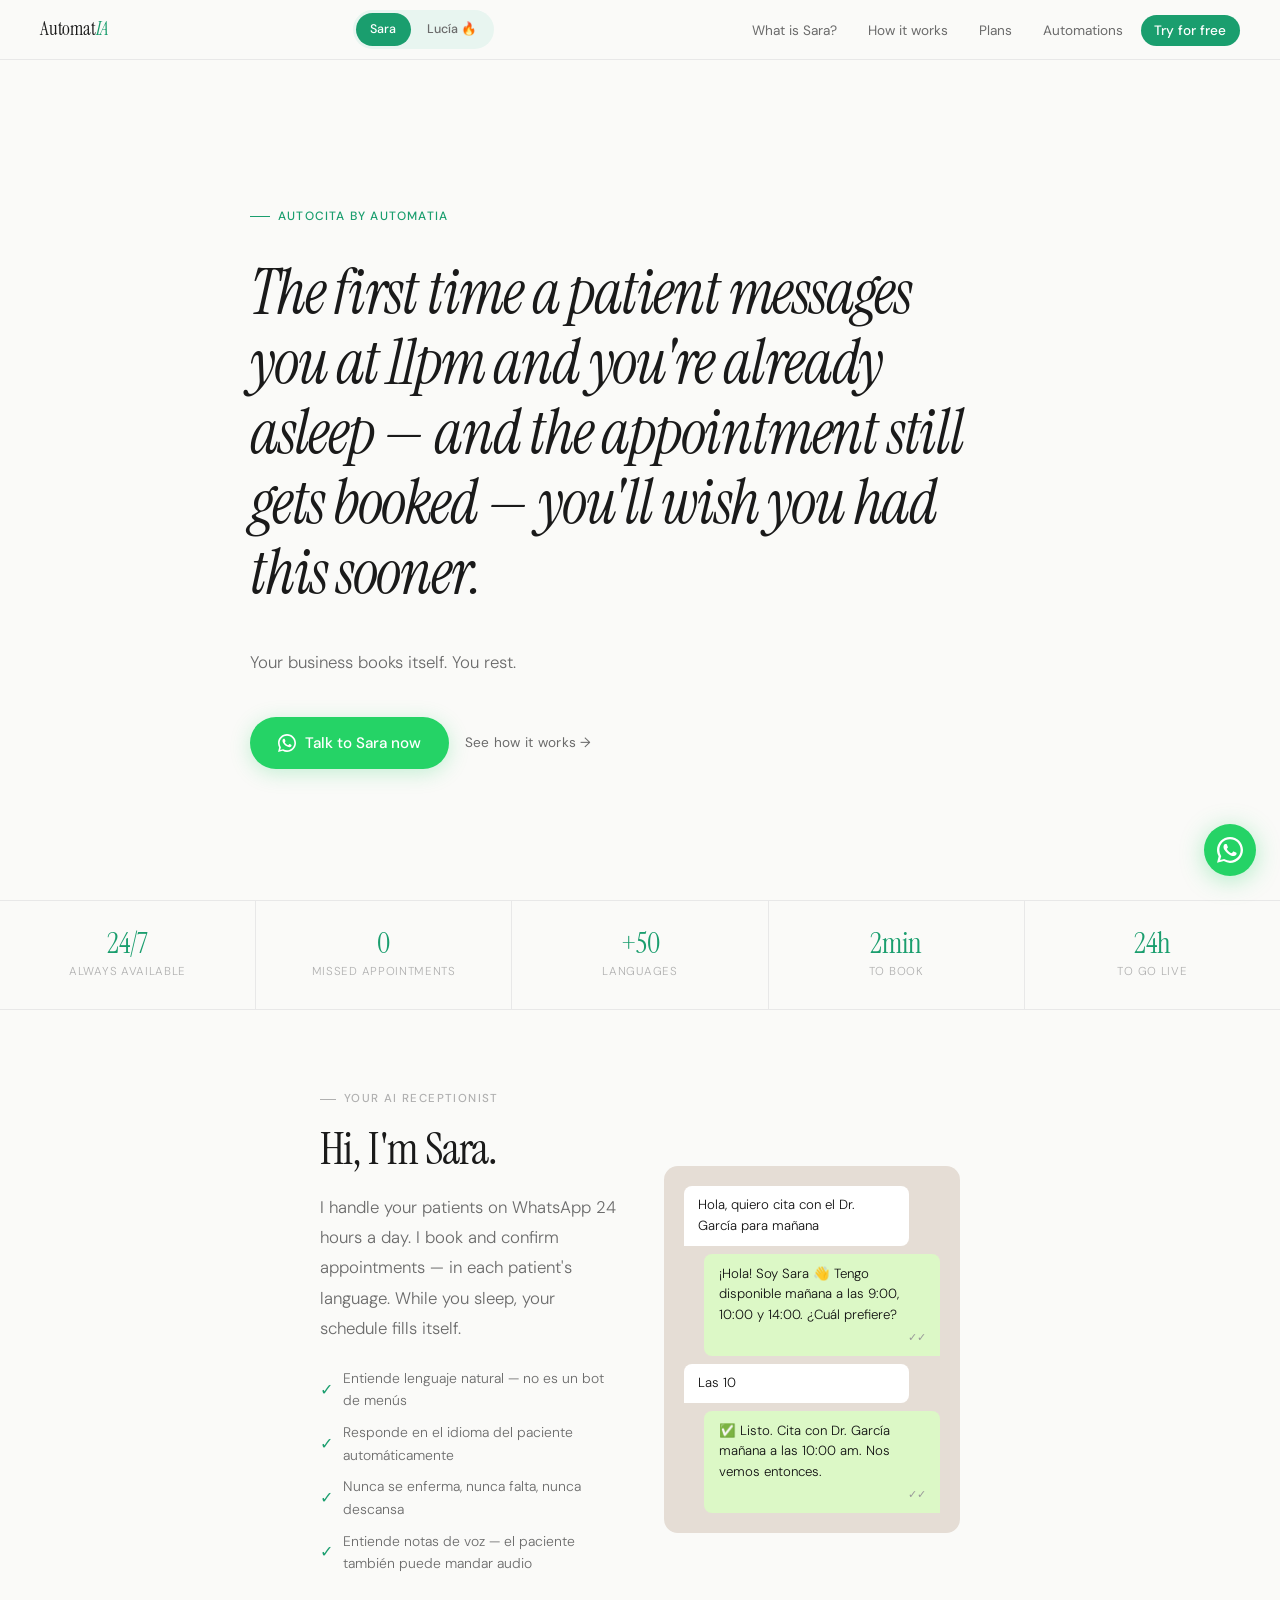
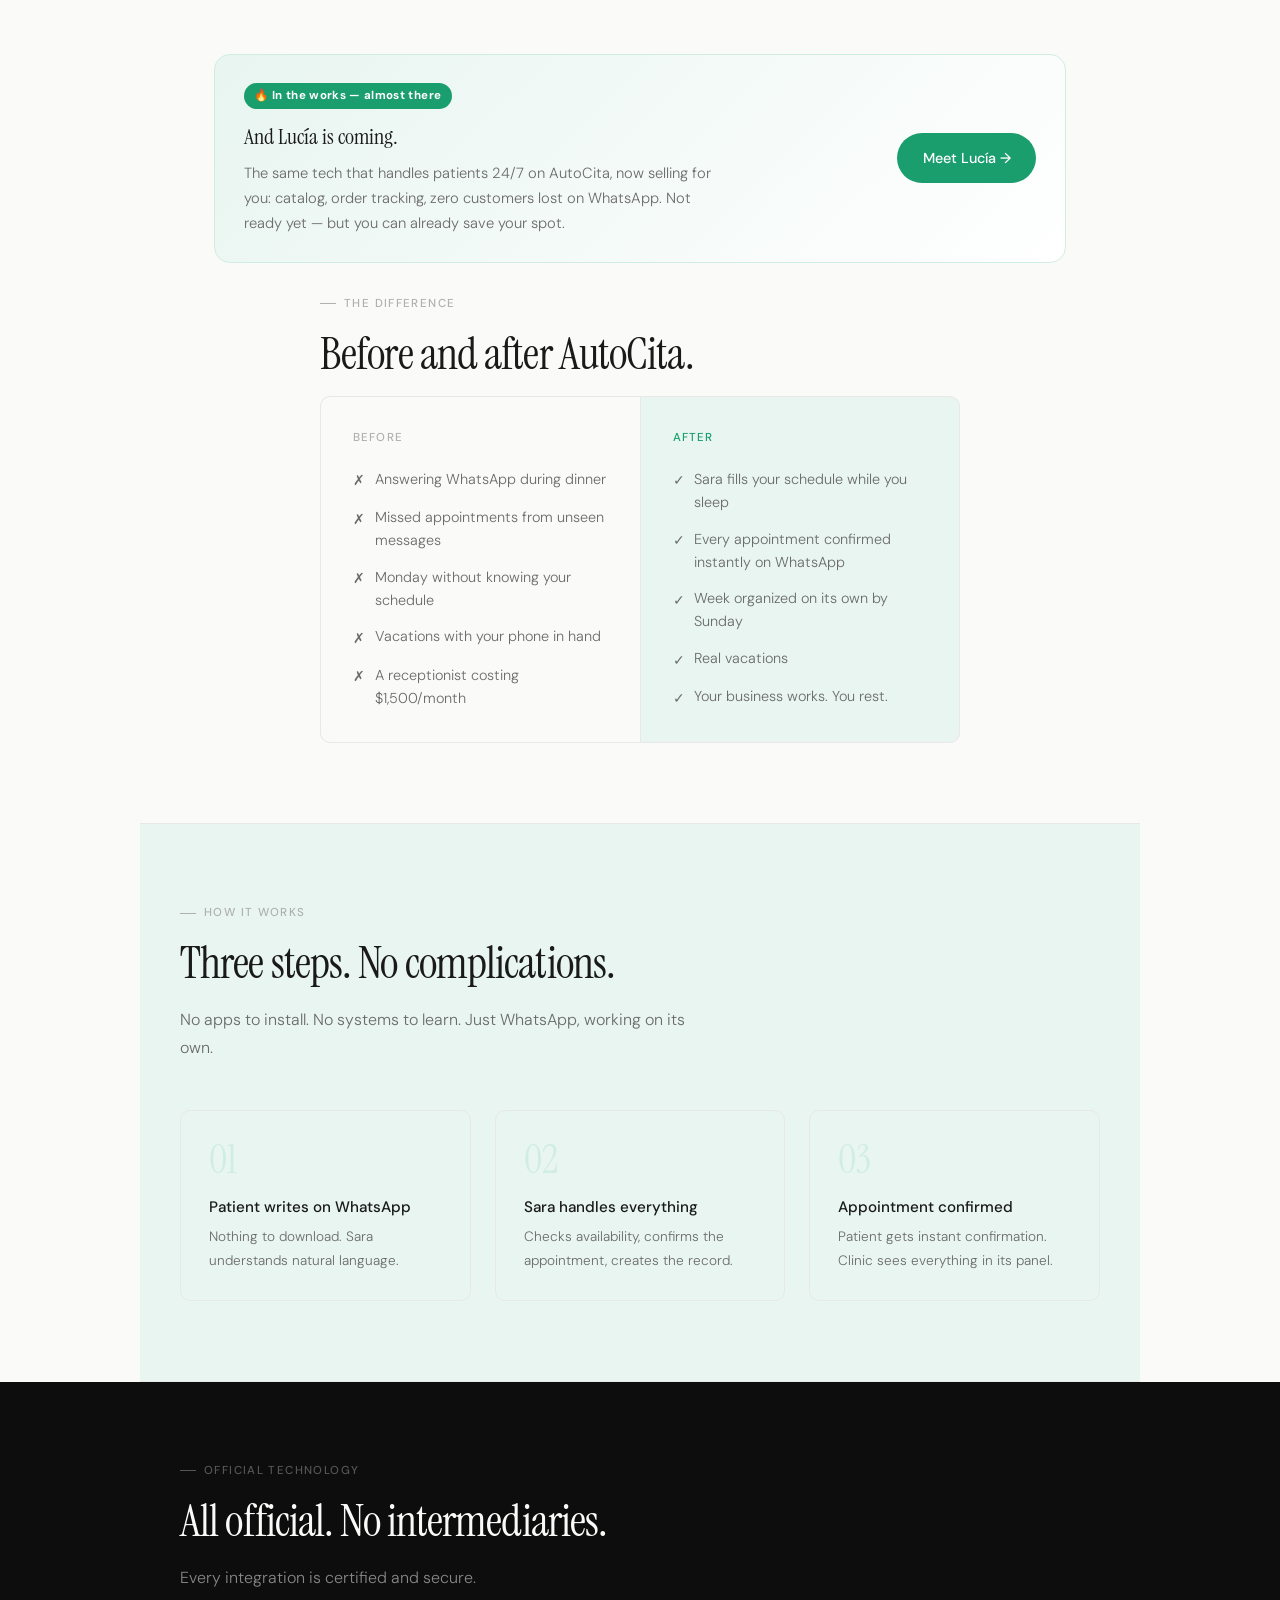
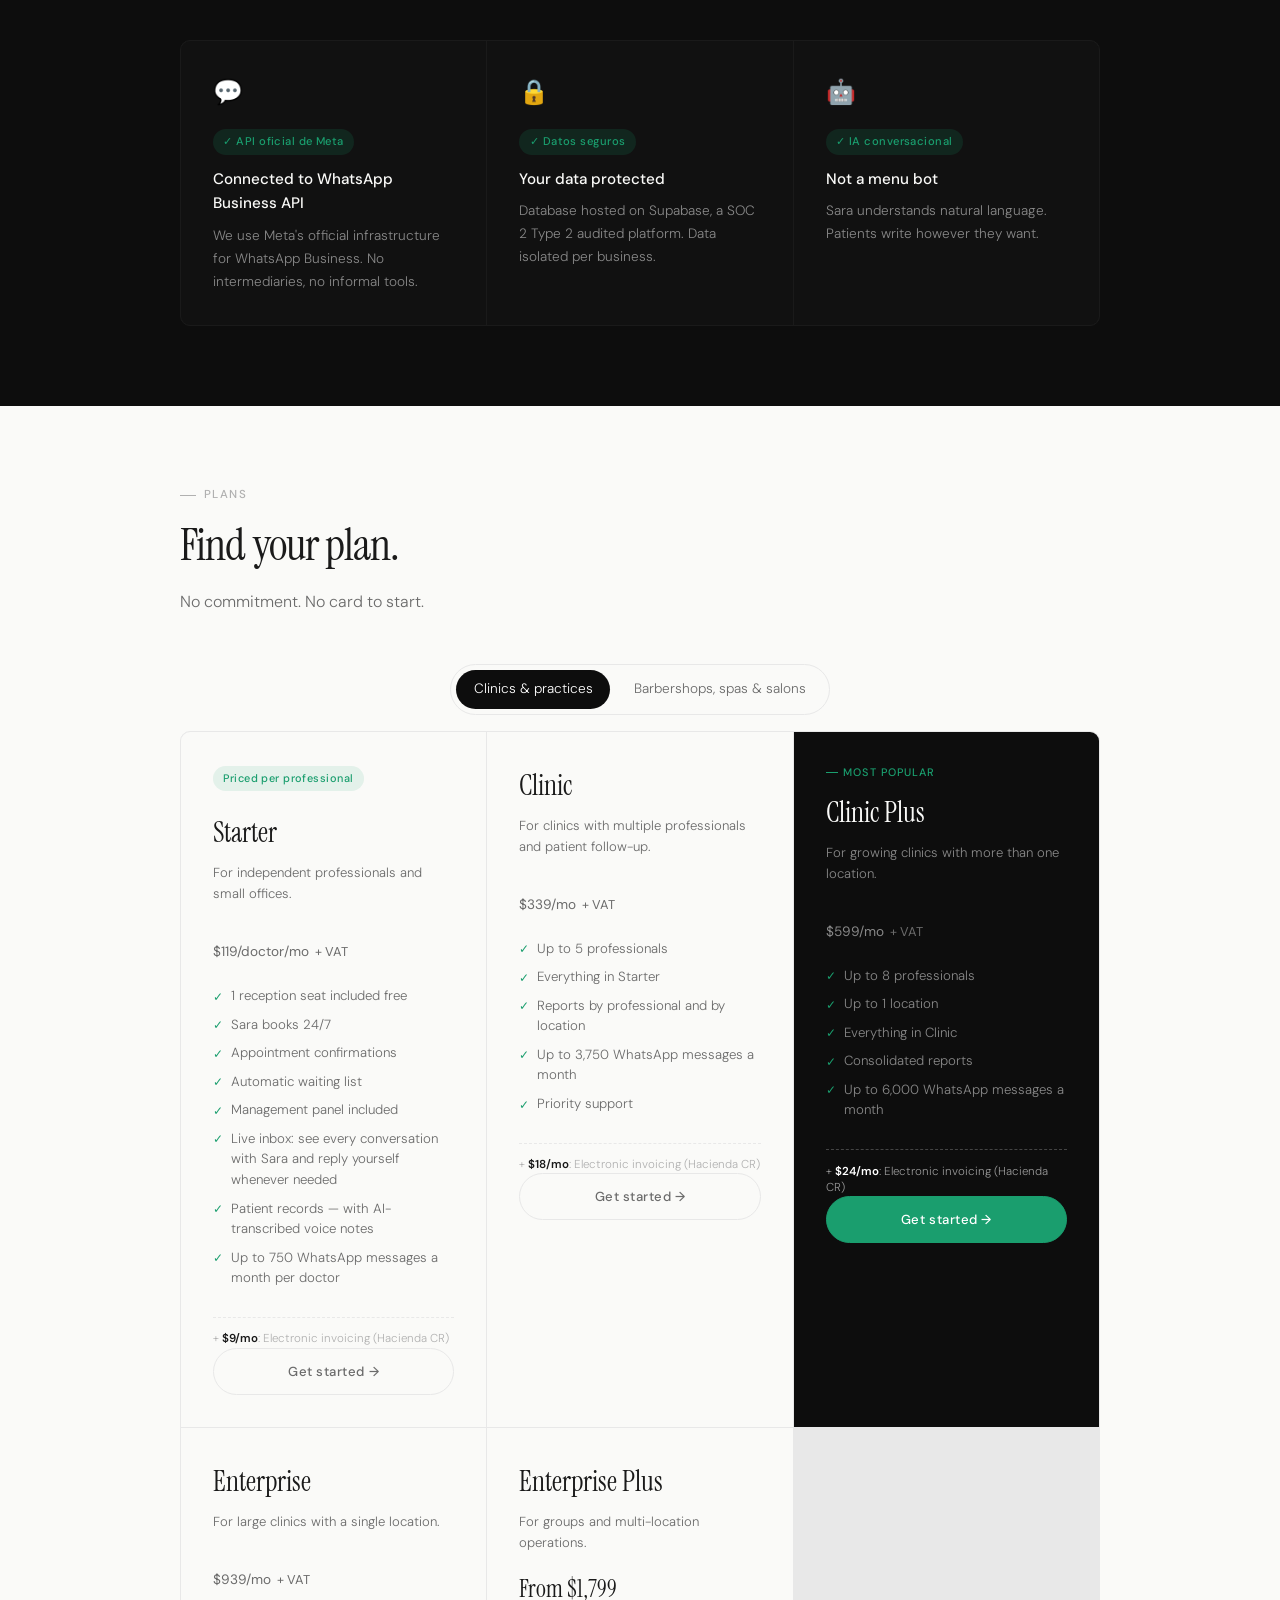
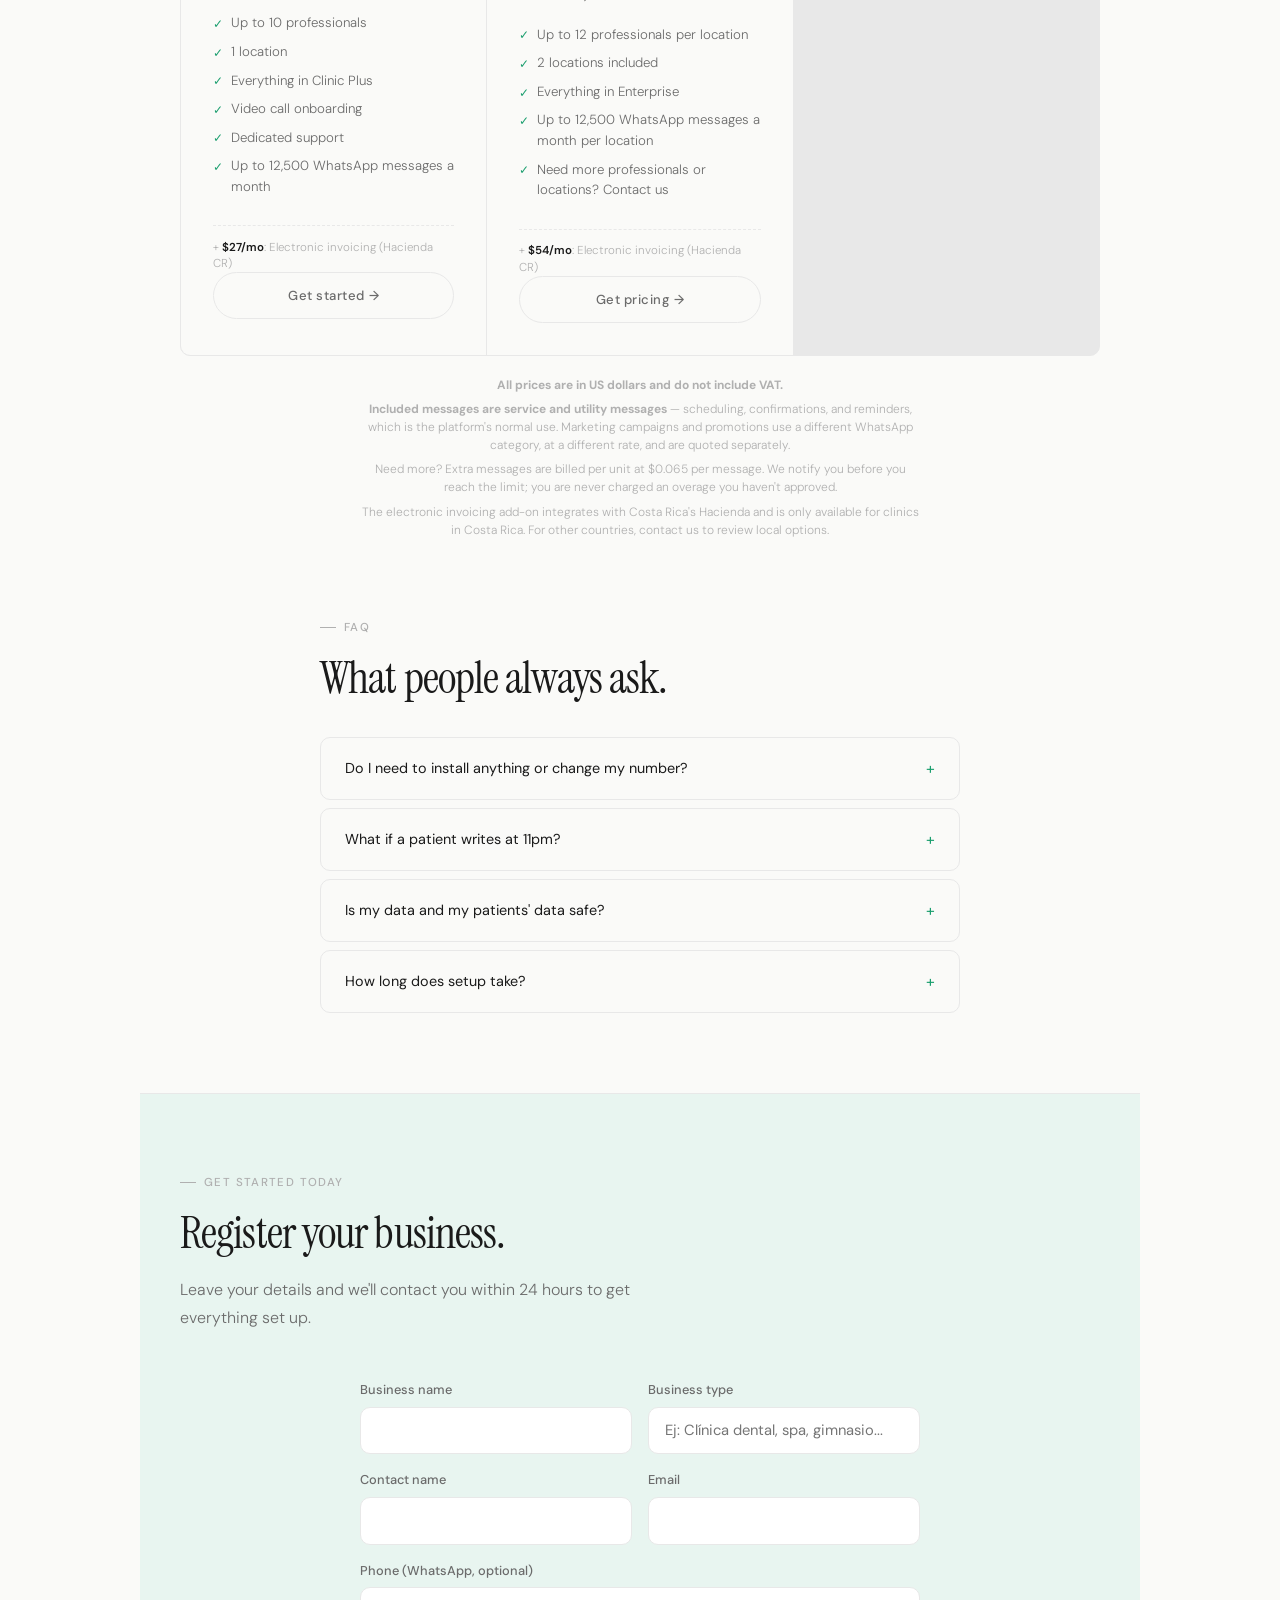
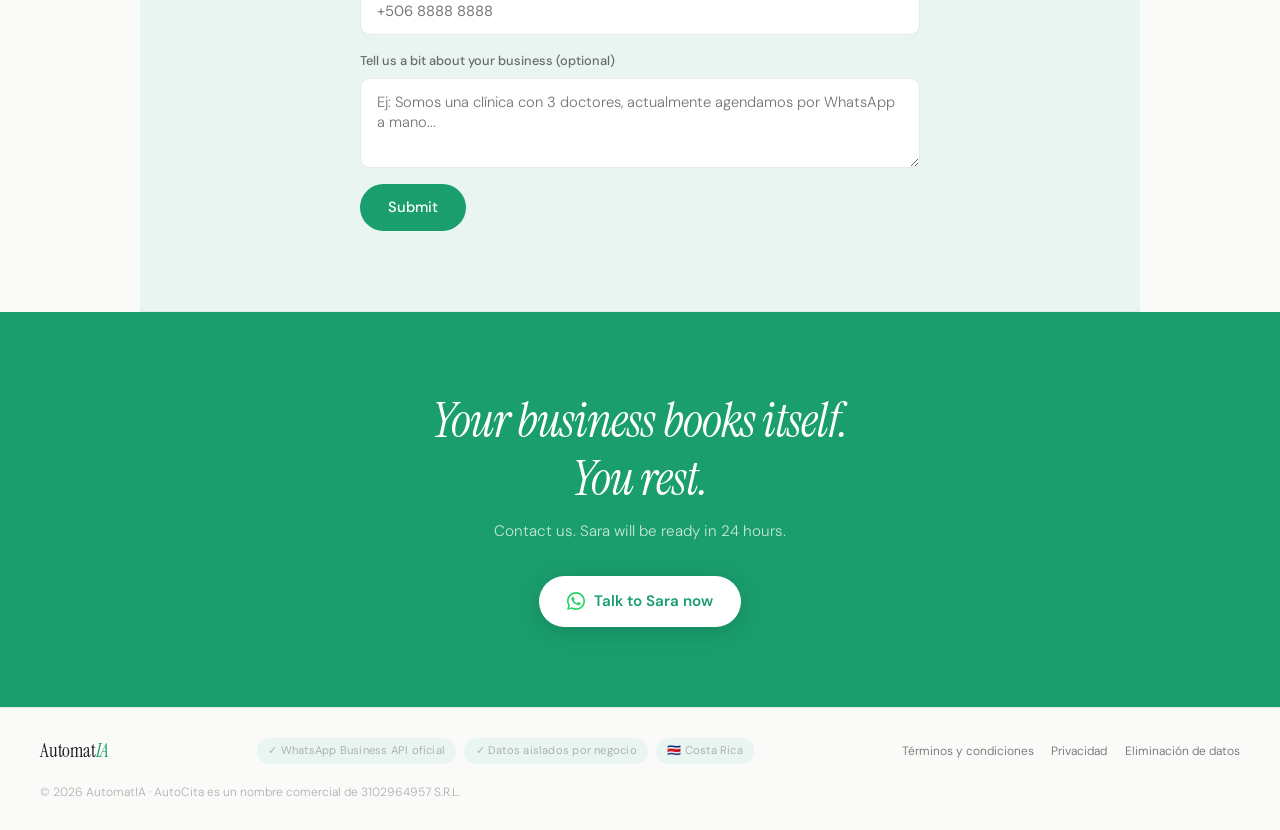
==== commit 7ba8de71: "Update index.html" ====
--- a/index.html
+++ b/index.html
@@ -62,7 +62,7 @@
       {
         "@type": "Question",
         "name": "¿Mis datos y los de mis pacientes están seguros?",
-        "acceptedAnswer": { "@type": "Answer", "text": "Sí. Usamos infraestructura con certificación SOC 2 e ISO 27001. Los datos de cada clínica están completamente aislados. Nadie más puede ver sus pacientes." }
+        "acceptedAnswer": { "@type": "Answer", "text": "Sí. La base de datos está alojada en Supabase, una plataforma auditada con SOC 2 Tipo 2, y cada clínica tiene sus datos aislados: nadie más puede ver sus pacientes." }
       },
       {
         "@type": "Question",
@@ -354,6 +354,16 @@
       line-height: 1.5;
     }
     .plans-nota + .plans-nota { margin-top: .4rem; }
+    /* Selector Clínicas / Negocios sin expediente (27/09/2026): misma grilla,
+       precios $9 menores y sin la viñeta de expediente para barberías, spas,
+       salones y todo negocio que no lleva historial clínico. */
+    .seg-toggle { display: flex; justify-content: center; gap: .4rem; margin: 0 auto 1rem; padding: .3rem; width: fit-content; max-width: 100%; flex-wrap: wrap; border: 1px solid var(--border, #e5e5e5); border-radius: 999px; background: var(--white); }
+    .seg-toggle button { border: 0; background: transparent; padding: .55rem 1.1rem; border-radius: 999px; font: inherit; font-size: .85rem; color: var(--text-mid); cursor: pointer; }
+    .seg-toggle button.activo { background: var(--black); color: #fff; }
+    .seg-nota { text-align: center; font-size: .82rem; color: var(--text-mid); margin: 0 auto 1.5rem; max-width: 560px; }
+    .solo-negocio { display: none; }
+    #planes.seg-negocio .solo-negocio { display: block; }
+    #planes.seg-negocio .solo-clinica { display: none; }
     .plan { background: var(--white); padding: 2rem; }
     .plan.featured { background: var(--black); }
     .plan-tag {
@@ -681,7 +691,7 @@
   <div class="section">
     <div class="section-label" data-i18n="trust.label">Tecnología oficial</div>
     <h2 class="title" data-i18n="trust.title">Todo oficial. <em>Sin intermediarios.</em></h2>
-    <p class="subtitle" data-i18n="trust.sub">No usamos herramientas informales. Cada integración es certificada y segura.</p>
+    <p class="subtitle" data-i18n="trust.sub">No usamos herramientas informales: solo integraciones oficiales y proveedores de primer nivel.</p>
     <div class="trust-grid">
       <div class="trust-card">
         <span class="trust-icon">💬</span>
@@ -693,7 +703,7 @@
         <span class="trust-icon">🔒</span>
         <div class="trust-badge">✓ Datos seguros</div>
         <h3 data-i18n="trust.t2.title">Sus datos protegidos</h3>
-        <p data-i18n="trust.t2.desc">Infraestructura con certificación SOC 2 e ISO 27001. Aislamiento completo entre clínicas. Sus pacientes son solo suyos.</p>
+        <p data-i18n="trust.t2.desc">Base de datos en Supabase, plataforma auditada con SOC 2 Tipo 2. Datos aislados por negocio. Sus clientes y pacientes son solo suyos.</p>
       </div>
       <div class="trust-card">
         <span class="trust-icon">🤖</span>
@@ -709,13 +719,18 @@
   <div class="section-label" data-i18n="plans.label">Planes</div>
   <h2 class="title" data-i18n="plans.title">Encuentre su <em>plan.</em></h2>
   <p class="subtitle" data-i18n="plans.sub">Sin permanencia. Sin tarjeta para empezar. Cambie de plan cuando quiera.</p>
+  <div class="seg-toggle" role="tablist">
+    <button type="button" class="activo" data-seg="clinica" onclick="aplicarSegmento('clinica')" data-i18n="plans.seg.cli">Clínicas y consultorios</button>
+    <button type="button" data-seg="negocio" onclick="aplicarSegmento('negocio')" data-i18n="plans.seg.neg">Barberías, spas y salones</button>
+  </div>
+  <p class="seg-nota solo-negocio" data-i18n="plans.seg.nota">Para negocios que no llevan expediente clínico: mismas funciones de agenda, $9 menos al mes.</p>
   <div class="plans-grid">
     <div class="plan">
       <span class="plan-launch-badge" data-i18n="plans.porProfesional">Precio por profesional</span>
       <div class="plan-name" data-i18n="plans.p1.name">Starter</div>
-      <div class="plan-desc" data-i18n="plans.p1.desc">Para profesionales independientes y consultorios pequeños.</div>
+      <div class="plan-desc" data-i18n="plans.p1.desc" data-i18n-neg="plans.p1.desc_neg">Para profesionales independientes y consultorios pequeños.</div>
       <div class="plan-price-row">
-        <div class="plan-price-ahora">$119<span data-i18n="plans.pordr">/doctor/mes</span> <span style="font-family:'DM Sans',sans-serif;font-size:.8rem;font-weight:400;color:var(--text-mid)" data-i18n="plans.masIva">+ IVA</span></div>
+        <div class="plan-price-ahora"><span class="seg-precio" data-cli="$119" data-neg="$110">$119</span><span data-i18n="plans.pordr" data-i18n-neg="plans.pordr_neg">/doctor/mes</span> <span style="font-family:'DM Sans',sans-serif;font-size:.8rem;font-weight:400;color:var(--text-mid)" data-i18n="plans.masIva">+ IVA</span></div>
       </div>
       <ul class="plan-list">
         <li data-i18n="plans.p1.f1">1 recepción incluida sin costo</li>
@@ -724,17 +739,17 @@
         <li data-i18n="plans.p1.f4">Lista de espera automática</li>
         <li data-i18n="plans.p1.f5">Panel de gestión incluido</li>
         <li data-i18n="plans.p1.f8">Inbox en vivo: vea cada conversación con Sara y responda usted mismo cuando haga falta</li>
-        <li data-i18n="plans.p1.f7">Expediente del paciente — con notas de voz transcritas por IA</li>
-        <li data-i18n="plans.p1.f6">Hasta 750 mensajes de WhatsApp al mes por doctor</li>
+        <li class="solo-clinica" data-i18n="plans.p1.f7">Expediente del paciente — con notas de voz transcritas por IA</li>
+        <li data-i18n="plans.p1.f6" data-i18n-neg="plans.p1.f6_neg">Hasta 750 mensajes de WhatsApp al mes por doctor</li>
       </ul>
       <div class="plan-addon" data-i18n="plans.addon1">+ <strong>$9/mes</strong>: Facturación electrónica (Hacienda CR)</div>
-      <a href="https://wa.me/50686205959?text=Hola%2C%20quiero%20el%20plan%20Starter%20de%20%24119%2Fdoctor%2Fmes" target="_blank" class="plan-btn" data-i18n="plans.ctaEmpezar">Empezar ahora →</a>
+      <a href="https://wa.me/50686205959?text=Hola%2C%20quiero%20el%20plan%20Starter%20de%20%24119%2Fdoctor%2Fmes" data-href-cli="https://wa.me/50686205959?text=Hola%2C%20quiero%20el%20plan%20Starter%20de%20%24119%2Fdoctor%2Fmes" data-href-neg="https://wa.me/50686205959?text=Hola%2C%20quiero%20el%20plan%20Starter%20para%20negocio%20de%20%24110%2Fprofesional%2Fmes" target="_blank" class="plan-btn" data-i18n="plans.ctaEmpezar">Empezar ahora →</a>
     </div>
     <div class="plan">
-      <div class="plan-name" data-i18n="plans.p2.name">Clínica</div>
-      <div class="plan-desc" data-i18n="plans.p2.desc">Para clínicas con varios profesionales y seguimiento al paciente.</div>
+      <div class="plan-name" data-i18n="plans.p2.name" data-i18n-neg="plans.p2.name_neg">Clínica</div>
+      <div class="plan-desc" data-i18n="plans.p2.desc" data-i18n-neg="plans.p2.desc_neg">Para clínicas con varios profesionales y seguimiento al paciente.</div>
       <div class="plan-price-row">
-        <div class="plan-price-ahora">$339<span data-i18n="plans.permes">/mes</span> <span style="font-family:'DM Sans',sans-serif;font-size:.8rem;font-weight:400;color:var(--text-mid)" data-i18n="plans.masIva">+ IVA</span></div>
+        <div class="plan-price-ahora"><span class="seg-precio" data-cli="$339" data-neg="$330">$339</span><span data-i18n="plans.permes">/mes</span> <span style="font-family:'DM Sans',sans-serif;font-size:.8rem;font-weight:400;color:var(--text-mid)" data-i18n="plans.masIva">+ IVA</span></div>
       </div>
       <ul class="plan-list">
         <li data-i18n="plans.p2.f1">Hasta 5 profesionales</li>
@@ -744,30 +759,30 @@
         <li data-i18n="plans.p2.f5">Soporte prioritario</li>
       </ul>
       <div class="plan-addon" data-i18n="plans.addon2">+ <strong>$18/mes</strong>: Facturación electrónica (Hacienda CR)</div>
-      <a href="https://wa.me/50686205959?text=Hola%2C%20quiero%20el%20plan%20Cl%C3%ADnica%20de%20%24339%2Fmes" target="_blank" class="plan-btn" data-i18n="plans.ctaEmpezar">Empezar ahora →</a>
+      <a href="https://wa.me/50686205959?text=Hola%2C%20quiero%20el%20plan%20Cl%C3%ADnica%20de%20%24339%2Fmes" data-href-cli="https://wa.me/50686205959?text=Hola%2C%20quiero%20el%20plan%20Cl%C3%ADnica%20de%20%24339%2Fmes" data-href-neg="https://wa.me/50686205959?text=Hola%2C%20quiero%20el%20plan%20Negocio%20de%20%24330%2Fmes" target="_blank" class="plan-btn" data-i18n="plans.ctaEmpezar">Empezar ahora →</a>
     </div>
     <div class="plan featured">
       <div class="plan-tag" data-i18n="plans.popular">Más popular</div>
-      <div class="plan-name" data-i18n="plans.p3.name">Clínica Plus</div>
-      <div class="plan-desc" data-i18n="plans.p3.desc">Para clínicas en crecimiento con más de una sede.</div>
+      <div class="plan-name" data-i18n="plans.p3.name" data-i18n-neg="plans.p3.name_neg">Clínica Plus</div>
+      <div class="plan-desc" data-i18n="plans.p3.desc" data-i18n-neg="plans.p3.desc_neg">Para clínicas en crecimiento con más de una sede.</div>
       <div class="plan-price-row">
-        <div class="plan-price-ahora">$599<span data-i18n="plans.permes">/mes</span> <span style="font-family:'DM Sans',sans-serif;font-size:.8rem;font-weight:400;color:var(--text-mid)" data-i18n="plans.masIva">+ IVA</span></div>
+        <div class="plan-price-ahora"><span class="seg-precio" data-cli="$599" data-neg="$590">$599</span><span data-i18n="plans.permes">/mes</span> <span style="font-family:'DM Sans',sans-serif;font-size:.8rem;font-weight:400;color:var(--text-mid)" data-i18n="plans.masIva">+ IVA</span></div>
       </div>
       <ul class="plan-list">
         <li data-i18n="plans.p3.f1">Hasta 8 profesionales</li>
         <li data-i18n="plans.p3.f2">Hasta 1 sede</li>
-        <li data-i18n="plans.p3.f3">Todo lo del plan Clínica</li>
+        <li data-i18n="plans.p3.f3" data-i18n-neg="plans.p3.f3_neg">Todo lo del plan Clínica</li>
         <li data-i18n="plans.p3.f4">Reportes consolidados</li>
         <li data-i18n="plans.p3.f5">Hasta 6,000 mensajes de WhatsApp al mes</li>
       </ul>
       <div class="plan-addon" data-i18n="plans.addon3">+ <strong>$24/mes</strong>: Facturación electrónica (Hacienda CR)</div>
-      <a href="https://wa.me/50686205959?text=Hola%2C%20quiero%20el%20plan%20Cl%C3%ADnica%20Plus%20de%20%24599%2Fmes" target="_blank" class="plan-btn" data-i18n="plans.ctaEmpezar">Empezar ahora →</a>
+      <a href="https://wa.me/50686205959?text=Hola%2C%20quiero%20el%20plan%20Cl%C3%ADnica%20Plus%20de%20%24599%2Fmes" data-href-cli="https://wa.me/50686205959?text=Hola%2C%20quiero%20el%20plan%20Cl%C3%ADnica%20Plus%20de%20%24599%2Fmes" data-href-neg="https://wa.me/50686205959?text=Hola%2C%20quiero%20el%20plan%20Negocio%20Plus%20de%20%24590%2Fmes" target="_blank" class="plan-btn" data-i18n="plans.ctaEmpezar">Empezar ahora →</a>
     </div>
     <div class="plan">
       <div class="plan-name">Enterprise</div>
-      <div class="plan-desc" data-i18n="plans.p4.desc">Para clínicas grandes con una sola sede.</div>
+      <div class="plan-desc" data-i18n="plans.p4.desc" data-i18n-neg="plans.p4.desc_neg">Para clínicas grandes con una sola sede.</div>
       <div class="plan-price-row">
-        <div class="plan-price-ahora">$939<span data-i18n="plans.permes">/mes</span> <span style="font-family:'DM Sans',sans-serif;font-size:.8rem;font-weight:400;color:var(--text-mid)" data-i18n="plans.masIva">+ IVA</span></div>
+        <div class="plan-price-ahora"><span class="seg-precio" data-cli="$939" data-neg="$930">$939</span><span data-i18n="plans.permes">/mes</span> <span style="font-family:'DM Sans',sans-serif;font-size:.8rem;font-weight:400;color:var(--text-mid)" data-i18n="plans.masIva">+ IVA</span></div>
       </div>
       <ul class="plan-list">
         <li data-i18n="plans.p4.f1">Hasta 10 profesionales</li>
@@ -778,13 +793,13 @@
         <li data-i18n="plans.p4.f6">Hasta 12,500 mensajes de WhatsApp al mes</li>
       </ul>
       <div class="plan-addon" data-i18n="plans.addon4">+ <strong>$27/mes</strong>: Facturación electrónica (Hacienda CR)</div>
-      <a href="https://wa.me/50686205959?text=Hola%2C%20quiero%20el%20plan%20Enterprise%20de%20%24939%2Fmes" target="_blank" class="plan-btn" data-i18n="plans.ctaEmpezar">Empezar ahora →</a>
+      <a href="https://wa.me/50686205959?text=Hola%2C%20quiero%20el%20plan%20Enterprise%20de%20%24939%2Fmes" data-href-cli="https://wa.me/50686205959?text=Hola%2C%20quiero%20el%20plan%20Enterprise%20de%20%24939%2Fmes" data-href-neg="https://wa.me/50686205959?text=Hola%2C%20quiero%20el%20plan%20Enterprise%20para%20negocio%20de%20%24930%2Fmes" target="_blank" class="plan-btn" data-i18n="plans.ctaEmpezar">Empezar ahora →</a>
     </div>
     <div class="plan">
       <div class="plan-name" data-i18n="plans.p5.name">Enterprise Plus</div>
-      <div class="plan-desc" data-i18n="plans.p5.desc">Para grupos y operaciones multi-sede.</div>
+      <div class="plan-desc" data-i18n="plans.p5.desc" data-i18n-neg="plans.p5.desc_neg">Para grupos y operaciones multi-sede.</div>
       <div class="plan-price-row">
-        <div class="plan-price-desde" data-i18n="plans.p5.desde">Desde $1,799<span style="font-family:'DM Sans',sans-serif;font-size:.85rem;color:var(--text-mid)" data-i18n="plans.permes">/mes</span> <span style="font-family:'DM Sans',sans-serif;font-size:.8rem;font-weight:400;color:var(--text-mid)" data-i18n="plans.masIva">+ IVA</span></div>
+        <div class="plan-price-desde" data-i18n="plans.p5.desde" data-i18n-neg="plans.p5.desde_neg">Desde $1,799<span style="font-family:'DM Sans',sans-serif;font-size:.85rem;color:var(--text-mid)" data-i18n="plans.permes">/mes</span> <span style="font-family:'DM Sans',sans-serif;font-size:.8rem;font-weight:400;color:var(--text-mid)" data-i18n="plans.masIva">+ IVA</span></div>
       </div>
       <ul class="plan-list">
         <li data-i18n="plans.p5.f1">Hasta 12 profesionales por sede</li>
@@ -794,7 +809,7 @@
         <li data-i18n="plans.p5.f5">¿Necesita más profesionales o más sedes? Consúltenos</li>
       </ul>
       <div class="plan-addon" data-i18n="plans.addon5">+ <strong>$54/mes</strong>: Facturación electrónica (Hacienda CR)</div>
-      <a href="https://wa.me/50686205959?text=Hola%2C%20quiero%20info%20del%20plan%20Enterprise%20Plus" target="_blank" class="plan-btn" data-i18n="plans.cta">Consultar precio →</a>
+      <a href="https://wa.me/50686205959?text=Hola%2C%20quiero%20info%20del%20plan%20Enterprise%20Plus" data-href-cli="https://wa.me/50686205959?text=Hola%2C%20quiero%20info%20del%20plan%20Enterprise%20Plus" data-href-neg="https://wa.me/50686205959?text=Hola%2C%20quiero%20info%20del%20plan%20Enterprise%20Plus%20para%20negocio" target="_blank" class="plan-btn" data-i18n="plans.cta">Consultar precio →</a>
     </div>
   </div>
   <p class="plans-nota" data-i18n="plans.ivaNota"><strong>Todos los precios están en dólares y no incluyen IVA.</strong></p>
@@ -817,7 +832,7 @@
     </div>
     <div class="faq-item">
       <button class="faq-btn" aria-expanded="false"><span data-i18n="faq.q3">¿Mis datos y los de mis pacientes están seguros?</span><span class="faq-icon">+</span></button>
-      <div class="faq-body" data-i18n="faq.a3">Sí. Usamos infraestructura con certificación <strong>SOC 2 e ISO 27001</strong>. Los datos de cada clínica están completamente aislados. Nadie más puede ver sus pacientes.</div>
+      <div class="faq-body" data-i18n="faq.a3">Sí. La base de datos está alojada en <strong>Supabase, plataforma auditada con SOC 2 Tipo 2</strong>, y los datos de cada clínica están aislados. Nadie más puede ver sus pacientes.</div>
     </div>
     <div class="faq-item">
       <button class="faq-btn" aria-expanded="false"><span data-i18n="faq.q4">¿Cuánto tarda en estar listo?</span><span class="faq-icon">+</span></button>
@@ -877,7 +892,7 @@
   <a href="#" class="logo">Automat<em>IA</em></a>
   <div class="footer-badges">
     <span class="badge">✓ WhatsApp Business API oficial</span>
-    <span class="badge">✓ SOC 2 · ISO 27001</span>
+    <span class="badge">✓ Datos aislados por negocio</span>
     <span class="badge">🇨🇷 Costa Rica</span>
   </div>
   <div class="footer-links">
@@ -909,10 +924,11 @@
     'how.s1.title': 'El paciente escribe por WhatsApp', 'how.s1.desc': 'Sin descargar nada. Sin formularios. Sara entiende lenguaje natural.',
     'how.s2.title': 'Sara gestiona todo', 'how.s2.desc': 'Revisa disponibilidad real, confirma la cita, crea el registro.',
     'how.s3.title': 'La cita queda confirmada', 'how.s3.desc': 'El paciente recibe confirmación al instante. La clínica ve todo en su panel.',
-    'trust.label': 'Tecnología oficial', 'trust.title': 'Todo oficial. Sin intermediarios.', 'trust.sub': 'Cada integración es certificada y segura.',
+    'trust.label': 'Tecnología oficial', 'trust.title': 'Todo oficial. Sin intermediarios.', 'trust.sub': 'Solo integraciones oficiales y proveedores de primer nivel.',
     'trust.t1.title': 'Conectado a WhatsApp Business API', 'trust.t1.desc': 'Usamos la infraestructura oficial de Meta para WhatsApp Business. Sin intermediarios ni herramientas informales.',
-    'trust.t2.title': 'Sus datos protegidos', 'trust.t2.desc': 'Infraestructura SOC 2 e ISO 27001. Aislamiento completo entre clínicas.',
+    'trust.t2.title': 'Sus datos protegidos', 'trust.t2.desc': 'Base de datos en Supabase, plataforma auditada con SOC 2 Tipo 2. Datos aislados por negocio.',
     'trust.t3.title': 'No es un bot de menús', 'trust.t3.desc': 'Sara entiende lenguaje natural. El paciente escribe como quiera.',
+    'plans.seg.cli': 'Clínicas y consultorios', 'plans.seg.neg': 'Barberías, spas y salones', 'plans.seg.nota': 'Para negocios que no llevan expediente clínico: mismas funciones de agenda, $9 menos al mes.', 'plans.pordr_neg': '/profesional/mes', 'plans.p1.desc_neg': 'Para barberos, estilistas y profesionales independientes.', 'plans.p1.f6_neg': 'Hasta 750 mensajes de WhatsApp al mes por profesional', 'plans.p2.name_neg': 'Negocio', 'plans.p2.desc_neg': 'Para barberías, spas y salones con varios profesionales.', 'plans.p3.name_neg': 'Negocio Plus', 'plans.p3.desc_neg': 'Para negocios en crecimiento con más profesionales.', 'plans.p3.f3_neg': 'Todo lo del plan Negocio', 'plans.p4.desc_neg': 'Para negocios grandes con una sola sede.', 'plans.p5.desc_neg': 'Para cadenas y franquicias con varias sedes.', 'plans.p5.desde_neg': 'Desde $1,790',
     'plans.label': 'Planes', 'plans.title': 'Encuentre su plan.', 'plans.sub': 'Sin permanencia. Sin tarjeta para empezar.', 'plans.popular': 'Más popular', 'plans.cta': 'Consultar precio →',
     'plans.launch': '🚀 Precio de lanzamiento', 'plans.porProfesional': 'Precio por profesional', 'plans.pordr': '/doctor/mes', 'plans.permes': '/mes', 'plans.ctaEmpezar': 'Empezar ahora →',
     'plans.p1.name': 'Starter', 'plans.p1.desc': 'Para profesionales independientes y consultorios pequeños.', 'plans.p1.antes': 'Antes $79/mes',
@@ -938,7 +954,7 @@
     'faq.label': 'Preguntas frecuentes', 'faq.title': 'Lo que siempre preguntan.',
     'faq.q1': '¿Necesito instalar algo o cambiar mi número?', 'faq.a1': 'No. No cambia su número y no instala nada. Conectamos su WhatsApp Business durante el proceso de incorporación.',
     'faq.q2': '¿Qué pasa si el paciente escribe a las 11pm?', 'faq.a2': 'Sara responde las 24 horas, los 7 días. Si hay disponibilidad, agenda. Si no, lista de espera.',
-    'faq.q3': '¿Mis datos y los de mis pacientes están seguros?', 'faq.a3': 'Sí. Infraestructura SOC 2 e ISO 27001. Los datos de cada clínica están completamente aislados.',
+    'faq.q3': '¿Mis datos y los de mis pacientes están seguros?', 'faq.a3': 'Sí. Base de datos en Supabase, plataforma auditada con SOC 2 Tipo 2, y los datos de cada clínica están aislados.',
     'faq.q4': '¿Cuánto tarda en estar listo?', 'faq.a4': '24 horas desde que nos contacta.',
     'lead.label': 'Empezá hoy', 'lead.title': 'Registrá tu negocio.', 'lead.sub': 'Dejanos tus datos y te contactamos en menos de 24 horas para dejar todo listo.',
     'lead.negocio': 'Nombre del negocio', 'lead.tipo': 'Tipo de negocio', 'lead.tipoPh': 'Ej: Clínica dental, spa, gimnasio...',
@@ -969,8 +985,9 @@
     'how.s3.title': 'Appointment confirmed', 'how.s3.desc': 'Patient gets instant confirmation. Clinic sees everything in its panel.',
     'trust.label': 'Official technology', 'trust.title': 'All official. No intermediaries.', 'trust.sub': 'Every integration is certified and secure.',
     'trust.t1.title': 'Connected to WhatsApp Business API', 'trust.t1.desc': 'We use Meta\'s official infrastructure for WhatsApp Business. No intermediaries, no informal tools.',
-    'trust.t2.title': 'Your data protected', 'trust.t2.desc': 'SOC 2 and ISO 27001 certified infrastructure. Complete isolation between clinics.',
+    'trust.t2.title': 'Your data protected', 'trust.t2.desc': 'Database hosted on Supabase, a SOC 2 Type 2 audited platform. Data isolated per business.',
     'trust.t3.title': 'Not a menu bot', 'trust.t3.desc': 'Sara understands natural language. Patients write however they want.',
+    'plans.seg.cli': 'Clinics & practices', 'plans.seg.neg': 'Barbershops, spas & salons', 'plans.seg.nota': 'For businesses that don\'t keep clinical records: same scheduling features, $9 less per month.', 'plans.pordr_neg': '/professional/mo', 'plans.p1.desc_neg': 'For barbers, stylists and independent professionals.', 'plans.p1.f6_neg': 'Up to 750 WhatsApp messages a month per professional', 'plans.p2.name_neg': 'Business', 'plans.p2.desc_neg': 'For barbershops, spas and salons with several professionals.', 'plans.p3.name_neg': 'Business Plus', 'plans.p3.desc_neg': 'For growing businesses with more professionals.', 'plans.p3.f3_neg': 'Everything in Business', 'plans.p4.desc_neg': 'For large businesses with a single location.', 'plans.p5.desc_neg': 'For chains and franchises with several locations.', 'plans.p5.desde_neg': 'From $1,790',
     'plans.label': 'Plans', 'plans.title': 'Find your plan.', 'plans.sub': 'No commitment. No card to start.', 'plans.popular': 'Most popular', 'plans.cta': 'Get pricing →',
     'plans.launch': '🚀 Launch price', 'plans.porProfesional': 'Priced per professional', 'plans.pordr': '/doctor/mo', 'plans.permes': '/mo', 'plans.ctaEmpezar': 'Get started →',
     'plans.p1.name': 'Starter', 'plans.p1.desc': 'For independent professionals and small offices.', 'plans.p1.antes': 'Was $79/mo',
@@ -996,7 +1013,7 @@
     'faq.label': 'FAQ', 'faq.title': 'What people always ask.',
     'faq.q1': 'Do I need to install anything or change my number?', 'faq.a1': 'No. Your number stays the same. We connect your existing WhatsApp Business during onboarding.',
     'faq.q2': 'What if a patient writes at 11pm?', 'faq.a2': 'Sara responds 24/7. If there\'s availability, she books. If not, waiting list.',
-    'faq.q3': 'Is my data and my patients\' data safe?', 'faq.a3': 'Yes. SOC 2 and ISO 27001 infrastructure. Each clinic\'s data is completely isolated.',
+    'faq.q3': 'Is my data and my patients\' data safe?', 'faq.a3': 'Yes. Database hosted on Supabase, a SOC 2 Type 2 audited platform, and each clinic\'s data is isolated.',
     'faq.q4': 'How long does setup take?', 'faq.a4': '24 hours from when you contact us.',
     'lead.label': 'Get started today', 'lead.title': 'Register your business.', 'lead.sub': 'Leave your details and we\'ll contact you within 24 hours to get everything set up.',
     'lead.negocio': 'Business name', 'lead.tipo': 'Business type', 'lead.tipoPh': 'Ex: Dental clinic, spa, gym...',
@@ -1025,10 +1042,11 @@
     'how.s1.title': 'O paciente escreve pelo WhatsApp', 'how.s1.desc': 'Sem baixar nada. Sara entende linguagem natural.',
     'how.s2.title': 'Sara cuida de tudo', 'how.s2.desc': 'Verifica disponibilidade, confirma, cria o registro.',
     'how.s3.title': 'Consulta confirmada', 'how.s3.desc': 'Paciente recebe confirmação na hora. Clínica vê tudo no painel.',
-    'trust.label': 'Tecnologia oficial', 'trust.title': 'Tudo oficial. Sem intermediários.', 'trust.sub': 'Cada integração é certificada e segura.',
+    'trust.label': 'Tecnologia oficial', 'trust.title': 'Tudo oficial. Sem intermediários.', 'trust.sub': 'Só integrações oficiais e fornecedores de primeira linha.',
     'trust.t1.title': 'Conectado à WhatsApp Business API', 'trust.t1.desc': 'Usamos a infraestrutura oficial da Meta para WhatsApp Business. Sem intermediários.',
-    'trust.t2.title': 'Seus dados protegidos', 'trust.t2.desc': 'Infraestrutura SOC 2 e ISO 27001. Isolamento completo entre clínicas.',
+    'trust.t2.title': 'Seus dados protegidos', 'trust.t2.desc': 'Banco de dados no Supabase, plataforma auditada com SOC 2 Tipo 2. Dados isolados por negócio.',
     'trust.t3.title': 'Não é um bot de menus', 'trust.t3.desc': 'Sara entende linguagem natural.',
+    'plans.seg.cli': 'Clínicas e consultórios', 'plans.seg.neg': 'Barbearias, spas e salões', 'plans.seg.nota': 'Para negócios sem prontuário clínico: mesmas funções de agenda, $9 a menos por mês.', 'plans.pordr_neg': '/profissional/mês', 'plans.p1.desc_neg': 'Para barbeiros, cabeleireiros e profissionais independentes.', 'plans.p1.f6_neg': 'Até 750 mensagens de WhatsApp por mês por profissional', 'plans.p2.name_neg': 'Negócio', 'plans.p2.desc_neg': 'Para barbearias, spas e salões com vários profissionais.', 'plans.p3.name_neg': 'Negócio Plus', 'plans.p3.desc_neg': 'Para negócios em crescimento com mais profissionais.', 'plans.p3.f3_neg': 'Tudo do plano Negócio', 'plans.p4.desc_neg': 'Para negócios grandes com uma única unidade.', 'plans.p5.desc_neg': 'Para redes e franquias com várias unidades.', 'plans.p5.desde_neg': 'A partir de $1.790',
     'plans.label': 'Planos', 'plans.title': 'Encontre seu plano.', 'plans.sub': 'Sem fidelidade. Sem cartão para começar.', 'plans.popular': 'Mais popular', 'plans.cta': 'Consultar preço →',
     'plans.launch': '🚀 Preço de lançamento', 'plans.porProfesional': 'Preço por profissional', 'plans.pordr': '/médico/mês', 'plans.permes': '/mês', 'plans.ctaEmpezar': 'Começar agora →',
     'plans.p1.name': 'Starter', 'plans.p1.desc': 'Para profissionais independentes.', 'plans.p1.antes': 'Antes $79/mês',
@@ -1054,7 +1072,7 @@
     'faq.label': 'Perguntas frequentes', 'faq.title': 'O que sempre perguntam.',
     'faq.q1': 'Preciso instalar algo ou mudar meu número?', 'faq.a1': 'Não. Seu número não muda.',
     'faq.q2': 'E se o paciente escrever às 23h?', 'faq.a2': 'Sara responde 24/7.',
-    'faq.q3': 'Meus dados estão seguros?', 'faq.a3': 'Sim. SOC 2 e ISO 27001. Isolamento completo.',
+    'faq.q3': 'Meus dados estão seguros?', 'faq.a3': 'Sim. Banco de dados no Supabase, plataforma auditada com SOC 2 Tipo 2, com dados isolados por clínica.',
     'faq.q4': 'Quanto tempo leva?', 'faq.a4': '24 horas.',
     'lead.label': 'Comece hoje', 'lead.title': 'Registre seu negócio.', 'lead.sub': 'Deixe seus dados e entramos em contato em menos de 24 horas para deixar tudo pronto.',
     'lead.negocio': 'Nome do negócio', 'lead.tipo': 'Tipo de negócio', 'lead.tipoPh': 'Ex: Clínica odontológica, spa, academia...',
@@ -1089,6 +1107,26 @@
   if (lang === 'pt') document.title = 'AutoCita — Seu negócio agenda sozinho.';
 }
 applyLang(getLang());
+// Selector Clínicas / Negocios sin expediente (27/09/2026). En modo negocio
+// cada elemento con data-i18n-neg usa esa otra clave de traducción, los
+// precios toman data-neg, los links de WhatsApp data-href-neg, y lo marcado
+// .solo-clinica (la viñeta de expediente) se oculta. ?tipo=negocio en la URL
+// lo abre directo en ese modo — sirve para anuncios dirigidos a barberías.
+function aplicarSegmento(seg) {
+  const negocio = seg === 'negocio';
+  const sec = document.getElementById('planes');
+  if (!sec) return;
+  sec.classList.toggle('seg-negocio', negocio);
+  sec.querySelectorAll('.seg-toggle button').forEach(b => b.classList.toggle('activo', b.dataset.seg === seg));
+  sec.querySelectorAll('[data-i18n-neg]').forEach(el => {
+    if (!el.dataset.i18nCli) el.dataset.i18nCli = el.getAttribute('data-i18n');
+    el.setAttribute('data-i18n', negocio ? el.dataset.i18nNeg : el.dataset.i18nCli);
+  });
+  sec.querySelectorAll('.seg-precio').forEach(el => { el.textContent = negocio ? el.dataset.neg : el.dataset.cli; });
+  sec.querySelectorAll('[data-href-neg]').forEach(a => { a.href = negocio ? a.dataset.hrefNeg : a.dataset.hrefCli; });
+  applyLang(getLang());
+}
+if (new URLSearchParams(location.search).get('tipo') === 'negocio') aplicarSegmento('negocio');
 // ── Formulario "Registrá tu negocio" ─────────────────────────────
 const LEADS_API = 'https://autocita-production.up.railway.app';
 async function enviarLead(event) {
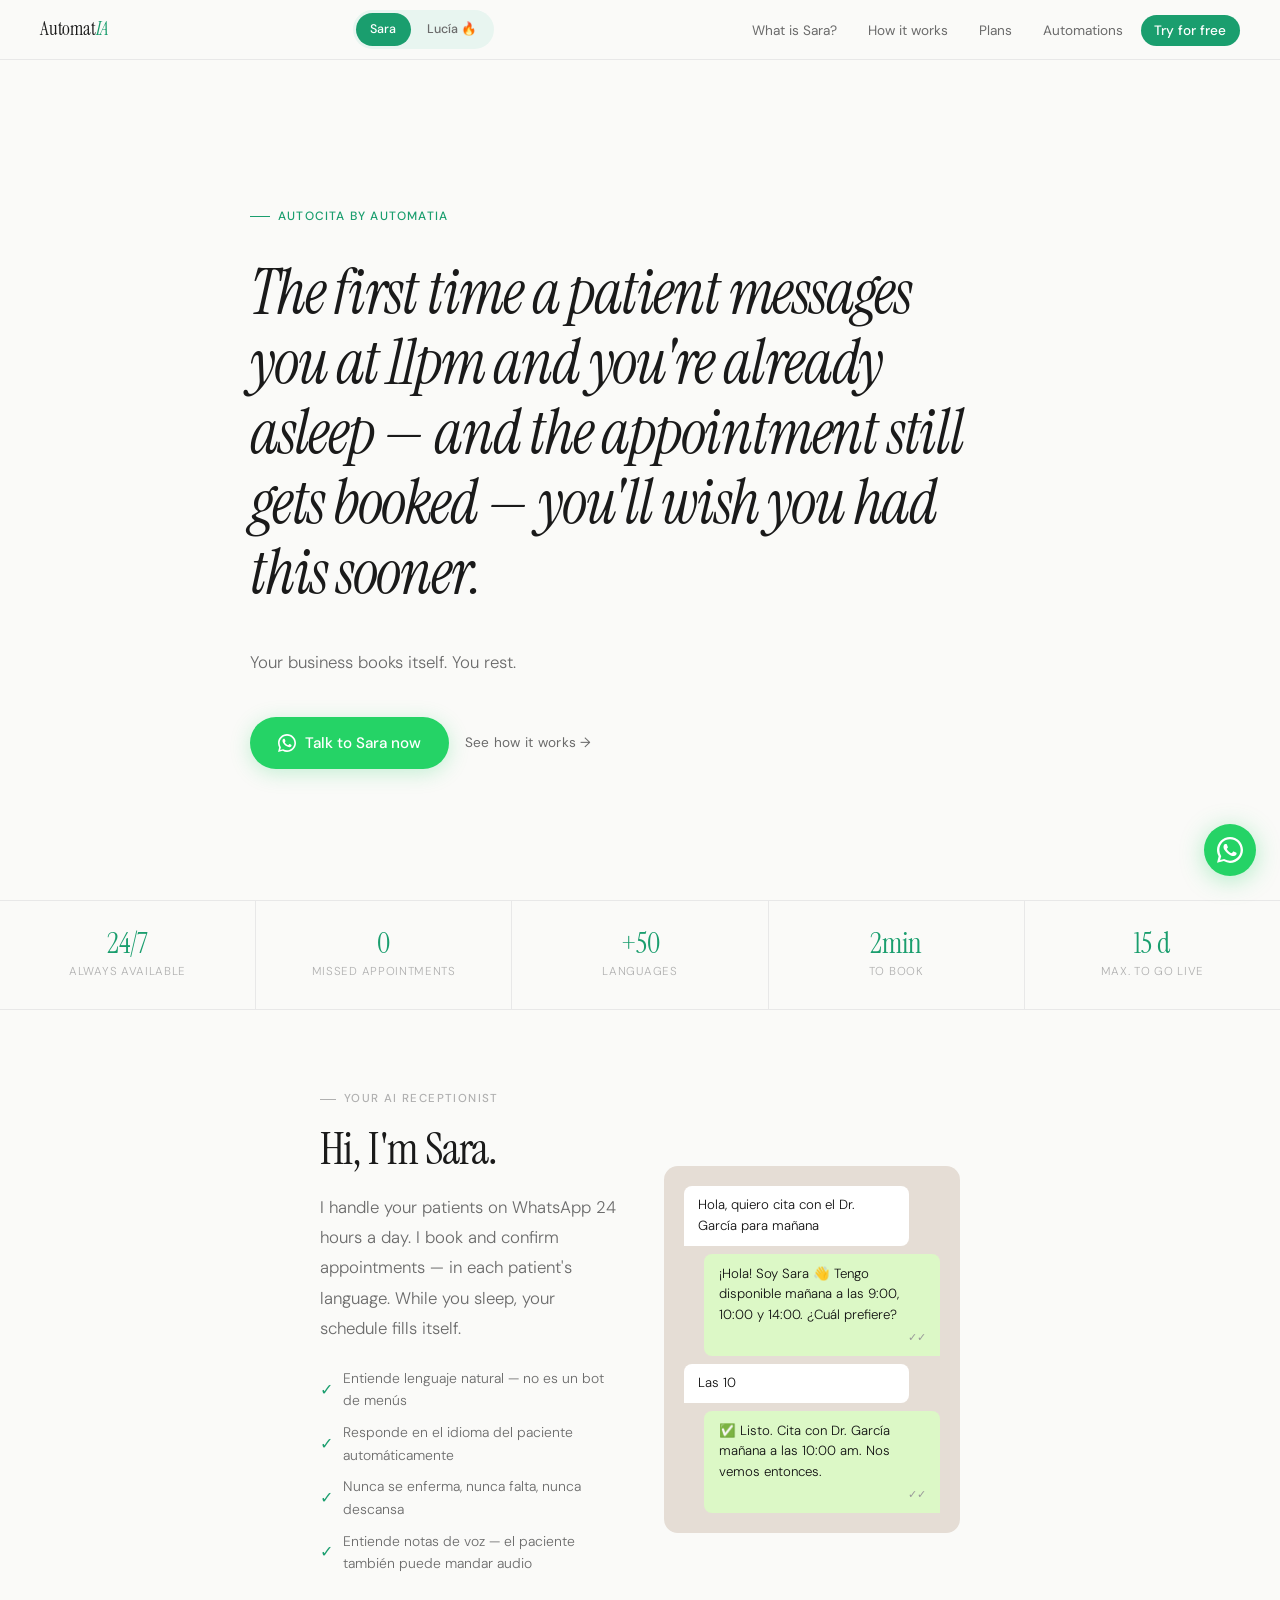
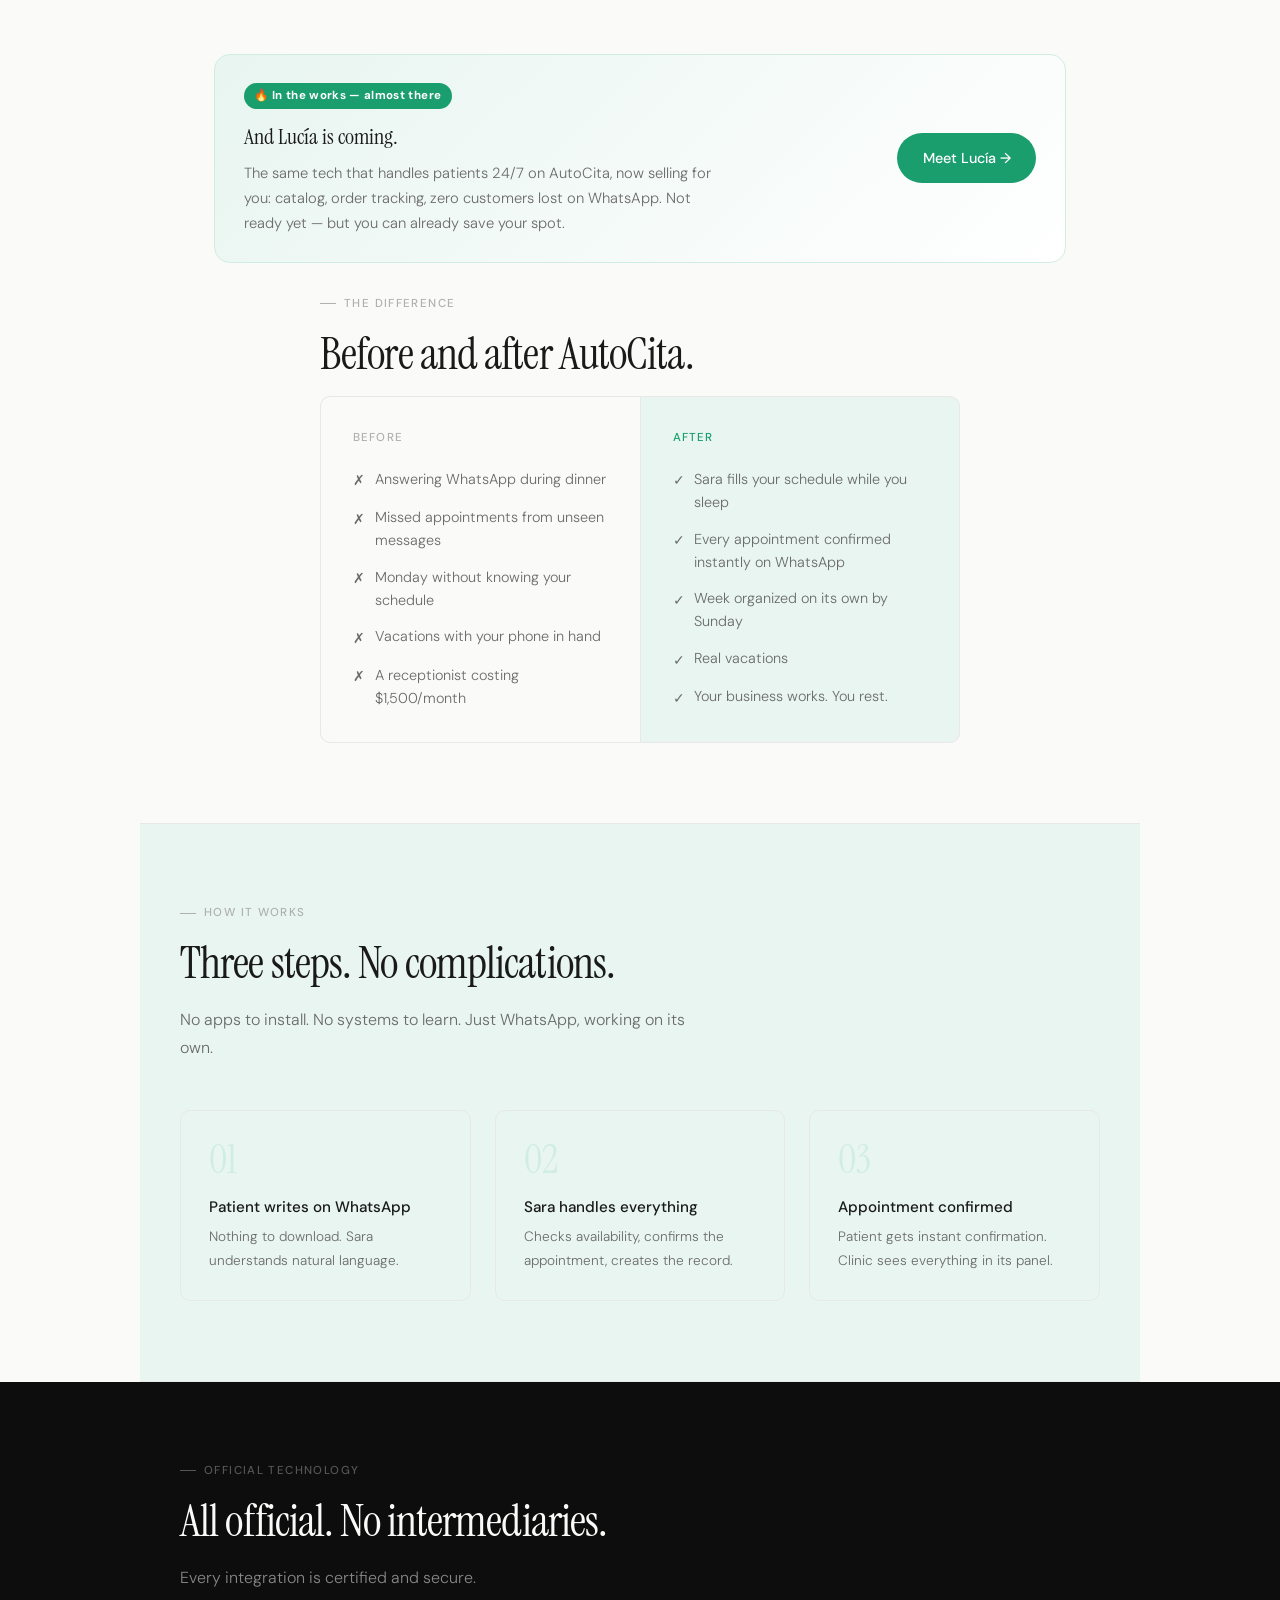
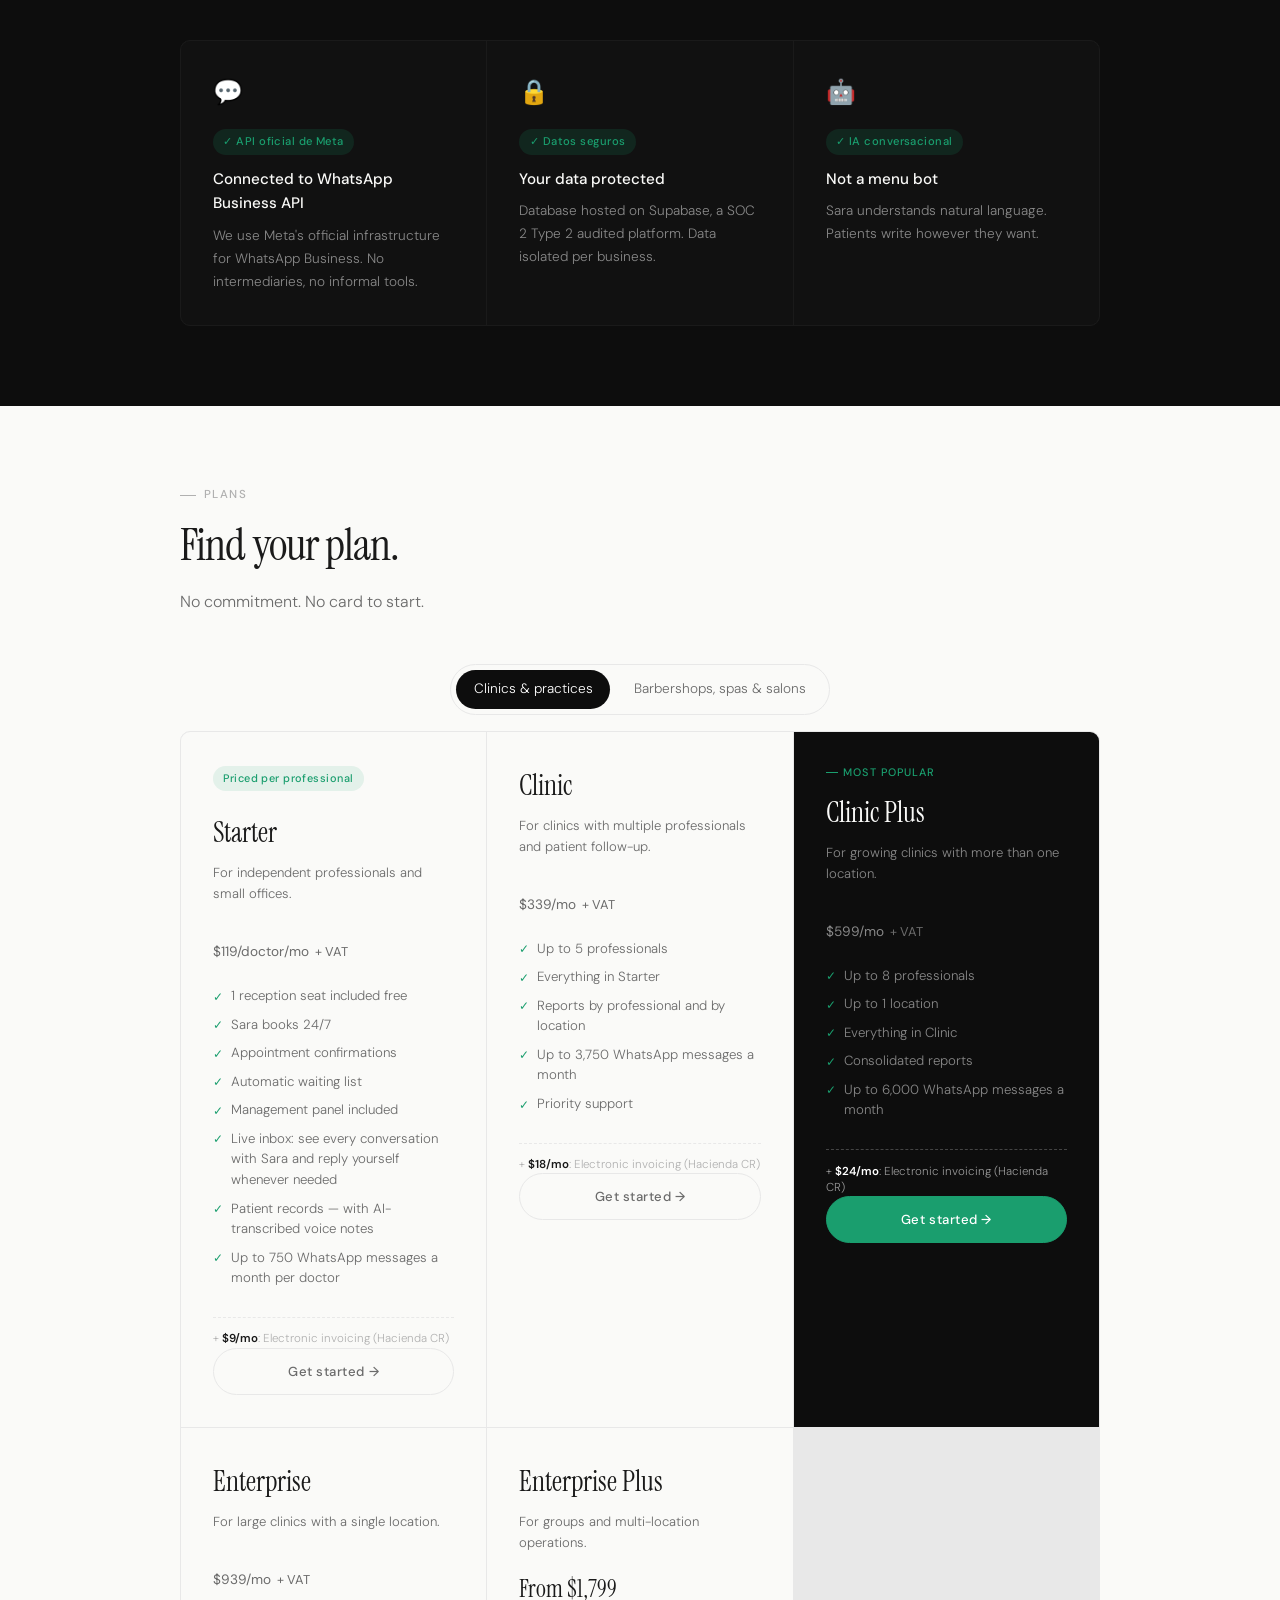
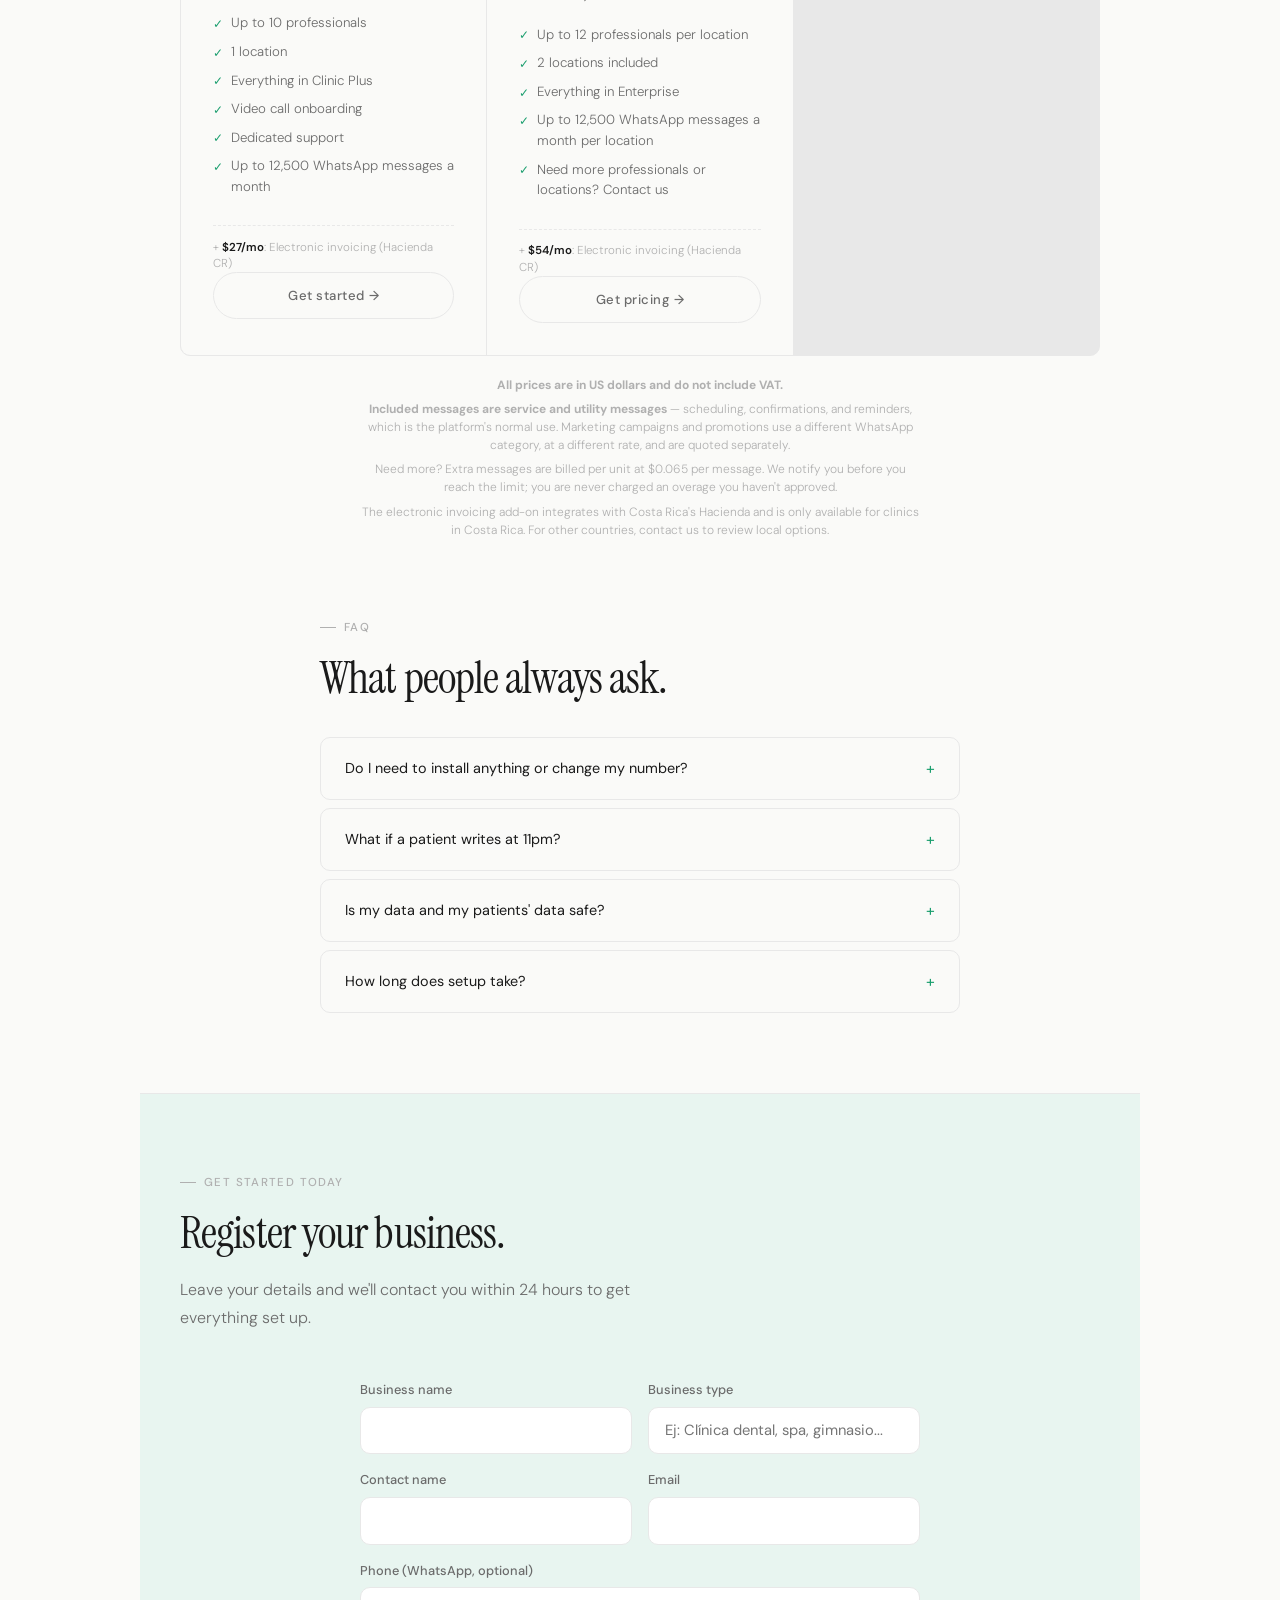
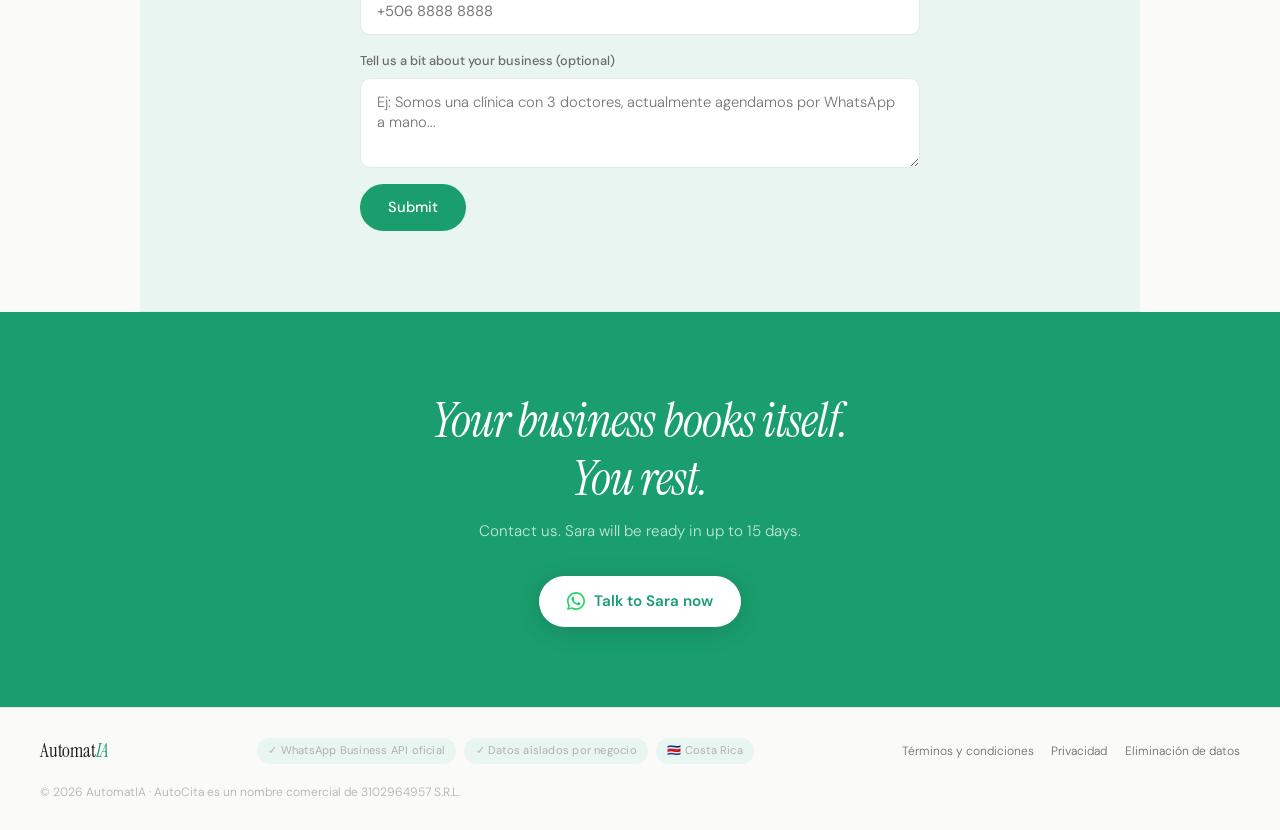
==== commit a053c098: "Instalación hasta 15 días (es/en/pt + JSON-LD) y términos alineados con los contratos (04/10/2026) C" ====
--- a/index.html
+++ b/index.html
@@ -67,7 +67,7 @@
       {
         "@type": "Question",
         "name": "¿Cuánto tarda en estar listo?",
-        "acceptedAnswer": { "@type": "Answer", "text": "24 horas desde que nos contacta. Configuramos todo, conectamos su número y hacemos una prueba en vivo con usted." }
+        "acceptedAnswer": { "@type": "Answer", "text": "Hasta 15 días desde que nos contacta. Configuramos todo, conectamos su número (depende de la verificación de Meta) y hacemos una prueba en vivo con usted." }
       }
     ]
   }
@@ -601,7 +601,7 @@
   <div class="stat"><span class="stat-num">0</span><span class="stat-label" data-i18n="stats.s2">Citas perdidas</span></div>
   <div class="stat"><span class="stat-num">+50</span><span class="stat-label" data-i18n="stats.s3">Idiomas</span></div>
   <div class="stat"><span class="stat-num">2min</span><span class="stat-label" data-i18n="stats.s4">Para agendar</span></div>
-  <div class="stat"><span class="stat-num">24h</span><span class="stat-label" data-i18n="stats.s5">Para estar listo</span></div>
+  <div class="stat"><span class="stat-num">15 d</span><span class="stat-label" data-i18n="stats.s5">Máximo para estar listo</span></div>
 </div>
 <!-- Sara -->
 <section id="sara" class="section section-sm">
@@ -836,7 +836,7 @@
     </div>
     <div class="faq-item">
       <button class="faq-btn" aria-expanded="false"><span data-i18n="faq.q4">¿Cuánto tarda en estar listo?</span><span class="faq-icon">+</span></button>
-      <div class="faq-body" data-i18n="faq.a4"><strong>24 horas</strong> desde que nos contacta. Configuramos todo, conectamos su número y hacemos una prueba en vivo con usted.</div>
+      <div class="faq-body" data-i18n="faq.a4"><strong>Hasta 15 días</strong> desde que nos contacta. Configuramos todo, conectamos su número (depende de la verificación de Meta) y hacemos una prueba en vivo con usted.</div>
     </div>
   </div>
 </section>
@@ -881,7 +881,7 @@
 <!-- CTA Final -->
 <section class="cta-section">
   <h2 data-i18n="cta.title">Su negocio agenda solo.<br>Usted descansa.</h2>
-  <p data-i18n="cta.sub">Escríbanos. En 24 horas Sara está lista.</p>
+  <p data-i18n="cta.sub">Escríbanos. Sara queda lista en hasta 15 días.</p>
   <a href="https://wa.me/50686205959?text=Hola%2C%20quiero%20agendar%20una%20cita" target="_blank" class="btn-white">
     <svg viewBox="0 0 24 24"><path d="M17.472 14.382c-.297-.149-1.758-.867-2.03-.967-.273-.099-.471-.148-.67.15-.197.297-.767.966-.94 1.164-.173.199-.347.223-.644.075-.297-.15-1.255-.463-2.39-1.475-.883-.788-1.48-1.761-1.653-2.059-.173-.297-.018-.458.13-.606.134-.133.298-.347.446-.52.149-.174.198-.298.298-.497.099-.198.05-.371-.025-.52-.075-.149-.669-1.612-.916-2.207-.242-.579-.487-.5-.669-.51-.173-.008-.371-.01-.57-.01-.198 0-.52.074-.792.372-.272.297-1.04 1.016-1.04 2.479 0 1.462 1.065 2.875 1.213 3.074.149.198 2.096 3.2 5.077 4.487.709.306 1.262.489 1.694.625.712.227 1.36.195 1.871.118.571-.085 1.758-.719 2.006-1.413.248-.694.248-1.289.173-1.413-.074-.124-.272-.198-.57-.347z"/><path d="M12 0C5.373 0 0 5.373 0 12c0 2.123.554 4.117 1.528 5.847L.057 23.882l6.198-1.625A11.934 11.934 0 0012 24c6.627 0 12-5.373 12-12S18.627 0 12 0zm0 21.818a9.794 9.794 0 01-5.002-1.37l-.358-.213-3.714.974.99-3.618-.234-.371A9.794 9.794 0 012.182 12C2.182 6.57 6.57 2.182 12 2.182S21.818 6.57 21.818 12 17.43 21.818 12 21.818z"/></svg>
     <span data-i18n="cta.btn">Hablar con Sara ahora</span>
@@ -910,7 +910,7 @@
     'hero.title': 'La primera vez que un paciente le escriba a las 11pm y usted ya esté dormido — y la cita igual quede agendada — va a querer haberlo tenido antes.',
     'hero.sub': 'Su negocio agenda solo. Usted descansa.',
     'hero.cta': 'Escribirle a Sara ahora', 'hero.link': 'Ver cómo funciona →',
-    'stats.s1': 'Siempre disponible', 'stats.s2': 'Citas perdidas', 'stats.s3': 'Idiomas', 'stats.s4': 'Para agendar', 'stats.s5': 'Para estar listo',
+    'stats.s1': 'Siempre disponible', 'stats.s2': 'Citas perdidas', 'stats.s3': 'Idiomas', 'stats.s4': 'Para agendar', 'stats.s5': 'Máximo para estar listo',
     'sara.label': 'Tu recepcionista con IA', 'sara.title': 'Hola, soy Sara.',
     'sara.desc': 'Atiendo a tus pacientes por WhatsApp las 24 horas. Agendo y confirmo citas — en el idioma de cada uno. Mientras dormís, tu agenda se llena sola.',
     'lucia.badge': '🔥 En construcción — ya casi', 'lucia.title': 'Y viene Lucía.',
@@ -955,13 +955,13 @@
     'faq.q1': '¿Necesito instalar algo o cambiar mi número?', 'faq.a1': 'No. No cambia su número y no instala nada. Conectamos su WhatsApp Business durante el proceso de incorporación.',
     'faq.q2': '¿Qué pasa si el paciente escribe a las 11pm?', 'faq.a2': 'Sara responde las 24 horas, los 7 días. Si hay disponibilidad, agenda. Si no, lista de espera.',
     'faq.q3': '¿Mis datos y los de mis pacientes están seguros?', 'faq.a3': 'Sí. Base de datos en Supabase, plataforma auditada con SOC 2 Tipo 2, y los datos de cada clínica están aislados.',
-    'faq.q4': '¿Cuánto tarda en estar listo?', 'faq.a4': '24 horas desde que nos contacta.',
+    'faq.q4': '¿Cuánto tarda en estar listo?', 'faq.a4': 'Hasta 15 días desde que nos contacta: configuramos todo, conectamos su número (depende de la verificación de Meta) y hacemos una prueba en vivo con usted.',
     'lead.label': 'Empezá hoy', 'lead.title': 'Registrá tu negocio.', 'lead.sub': 'Dejanos tus datos y te contactamos en menos de 24 horas para dejar todo listo.',
     'lead.negocio': 'Nombre del negocio', 'lead.tipo': 'Tipo de negocio', 'lead.tipoPh': 'Ej: Clínica dental, spa, gimnasio...',
     'lead.contacto': 'Nombre de contacto', 'lead.email': 'Email', 'lead.telefono': 'Teléfono (WhatsApp, opcional)',
     'lead.mensaje': 'Contanos un poco de tu negocio (opcional)', 'lead.mensajePh': 'Ej: Somos una clínica con 3 doctores, actualmente agendamos por WhatsApp a mano...',
     'lead.btn': 'Enviar registro', 'lead.btnEnviando': 'Enviando...', 'lead.ok': '¡Listo! Recibimos tus datos, te contactamos pronto.', 'lead.err': 'Hubo un problema. Probá de nuevo o escribinos por WhatsApp.',
-    'cta.title': 'Su negocio agenda solo.\nUsted descansa.', 'cta.sub': 'Escríbanos. En 24 horas Sara está lista.', 'cta.btn': 'Hablar con Sara ahora',
+    'cta.title': 'Su negocio agenda solo.\nUsted descansa.', 'cta.sub': 'Escríbanos. Sara queda lista en hasta 15 días.', 'cta.btn': 'Hablar con Sara ahora',
   },
   en: {
     'nav.sara': 'What is Sara?', 'nav.lucia': 'Lucía', 'nav.how': 'How it works', 'nav.plans': 'Plans', 'nav.automatizaciones': 'Automations', 'nav.cta': 'Try for free',
@@ -969,7 +969,7 @@
     'hero.title': 'The first time a patient messages you at 11pm and you\'re already asleep — and the appointment still gets booked — you\'ll wish you had this sooner.',
     'hero.sub': 'Your business books itself. You rest.',
     'hero.cta': 'Talk to Sara now', 'hero.link': 'See how it works →',
-    'stats.s1': 'Always available', 'stats.s2': 'Missed appointments', 'stats.s3': 'Languages', 'stats.s4': 'To book', 'stats.s5': 'To go live',
+    'stats.s1': 'Always available', 'stats.s2': 'Missed appointments', 'stats.s3': 'Languages', 'stats.s4': 'To book', 'stats.s5': 'Max. to go live',
     'sara.label': 'Your AI receptionist', 'sara.title': 'Hi, I\'m Sara.',
     'sara.desc': 'I handle your patients on WhatsApp 24 hours a day. I book and confirm appointments — in each patient\'s language. While you sleep, your schedule fills itself.',
     'lucia.badge': '🔥 In the works — almost there', 'lucia.title': 'And Lucía is coming.',
@@ -1014,13 +1014,13 @@
     'faq.q1': 'Do I need to install anything or change my number?', 'faq.a1': 'No. Your number stays the same. We connect your existing WhatsApp Business during onboarding.',
     'faq.q2': 'What if a patient writes at 11pm?', 'faq.a2': 'Sara responds 24/7. If there\'s availability, she books. If not, waiting list.',
     'faq.q3': 'Is my data and my patients\' data safe?', 'faq.a3': 'Yes. Database hosted on Supabase, a SOC 2 Type 2 audited platform, and each clinic\'s data is isolated.',
-    'faq.q4': 'How long does setup take?', 'faq.a4': '24 hours from when you contact us.',
+    'faq.q4': 'How long does setup take?', 'faq.a4': 'Up to 15 days from when you contact us: we set everything up, connect your number (depends on Meta\'s verification) and run a live test with you.',
     'lead.label': 'Get started today', 'lead.title': 'Register your business.', 'lead.sub': 'Leave your details and we\'ll contact you within 24 hours to get everything set up.',
     'lead.negocio': 'Business name', 'lead.tipo': 'Business type', 'lead.tipoPh': 'Ex: Dental clinic, spa, gym...',
     'lead.contacto': 'Contact name', 'lead.email': 'Email', 'lead.telefono': 'Phone (WhatsApp, optional)',
     'lead.mensaje': 'Tell us a bit about your business (optional)', 'lead.mensajePh': 'Ex: We\'re a clinic with 3 doctors, currently booking by WhatsApp manually...',
     'lead.btn': 'Submit', 'lead.btnEnviando': 'Sending...', 'lead.ok': 'Done! We got your info, we\'ll reach out soon.', 'lead.err': 'Something went wrong. Try again or message us on WhatsApp.',
-    'cta.title': 'Your business books itself.\nYou rest.', 'cta.sub': 'Contact us. Sara will be ready in 24 hours.', 'cta.btn': 'Talk to Sara now',
+    'cta.title': 'Your business books itself.\nYou rest.', 'cta.sub': 'Contact us. Sara will be ready in up to 15 days.', 'cta.btn': 'Talk to Sara now',
   },
   pt: {
     'nav.sara': 'O que é Sara?', 'nav.lucia': 'Lucía', 'nav.how': 'Como funciona', 'nav.plans': 'Planos', 'nav.automatizaciones': 'Automações', 'nav.cta': 'Testar grátis',
@@ -1028,7 +1028,7 @@
     'hero.title': 'Na primeira vez que um paciente lhe escrever às 23h e você já estiver dormindo — e a consulta ainda assim ficar agendada — você vai querer ter tido isso antes.',
     'hero.sub': 'Seu negócio agenda sozinho. Você descansa.',
     'hero.cta': 'Falar com Sara agora', 'hero.link': 'Ver como funciona →',
-    'stats.s1': 'Sempre disponível', 'stats.s2': 'Consultas perdidas', 'stats.s3': 'Idiomas', 'stats.s4': 'Para agendar', 'stats.s5': 'Para estar pronto',
+    'stats.s1': 'Sempre disponível', 'stats.s2': 'Consultas perdidas', 'stats.s3': 'Idiomas', 'stats.s4': 'Para agendar', 'stats.s5': 'Máximo para ficar pronto',
     'sara.label': 'Sua recepcionista com IA', 'sara.title': 'Olá, sou Sara.',
     'sara.desc': 'Atendo seus pacientes pelo WhatsApp 24 horas por dia. Agendo e confirmo consultas — no idioma de cada um. Enquanto você dorme, sua agenda se preenche sozinha.',
     'lucia.badge': '🔥 Em construção — já quase', 'lucia.title': 'E vem aí a Lucía.',
@@ -1073,13 +1073,13 @@
     'faq.q1': 'Preciso instalar algo ou mudar meu número?', 'faq.a1': 'Não. Seu número não muda.',
     'faq.q2': 'E se o paciente escrever às 23h?', 'faq.a2': 'Sara responde 24/7.',
     'faq.q3': 'Meus dados estão seguros?', 'faq.a3': 'Sim. Banco de dados no Supabase, plataforma auditada com SOC 2 Tipo 2, com dados isolados por clínica.',
-    'faq.q4': 'Quanto tempo leva?', 'faq.a4': '24 horas.',
+    'faq.q4': 'Quanto tempo leva?', 'faq.a4': 'Até 15 dias desde o seu contato: configuramos tudo, conectamos seu número (depende da verificação da Meta) e fazemos um teste ao vivo com você.',
     'lead.label': 'Comece hoje', 'lead.title': 'Registre seu negócio.', 'lead.sub': 'Deixe seus dados e entramos em contato em menos de 24 horas para deixar tudo pronto.',
     'lead.negocio': 'Nome do negócio', 'lead.tipo': 'Tipo de negócio', 'lead.tipoPh': 'Ex: Clínica odontológica, spa, academia...',
     'lead.contacto': 'Nome de contato', 'lead.email': 'Email', 'lead.telefono': 'Telefone (WhatsApp, opcional)',
     'lead.mensaje': 'Conte um pouco sobre seu negócio (opcional)', 'lead.mensajePh': 'Ex: Somos uma clínica com 3 médicos, hoje agendamos pelo WhatsApp manualmente...',
     'lead.btn': 'Enviar registro', 'lead.btnEnviando': 'Enviando...', 'lead.ok': 'Pronto! Recebemos seus dados, entraremos em contato em breve.', 'lead.err': 'Algo deu errado. Tente de novo ou fale conosco pelo WhatsApp.',
-    'cta.title': 'Seu negócio agenda sozinho.\nVocê descansa.', 'cta.sub': 'Entre em contato. Sara estará pronta em 24 horas.', 'cta.btn': 'Falar com Sara agora',
+    'cta.title': 'Seu negócio agenda sozinho.\nVocê descansa.', 'cta.sub': 'Entre em contato. Sara ficará pronta em até 15 dias.', 'cta.btn': 'Falar com Sara agora',
   }
 };
 function getLang() {
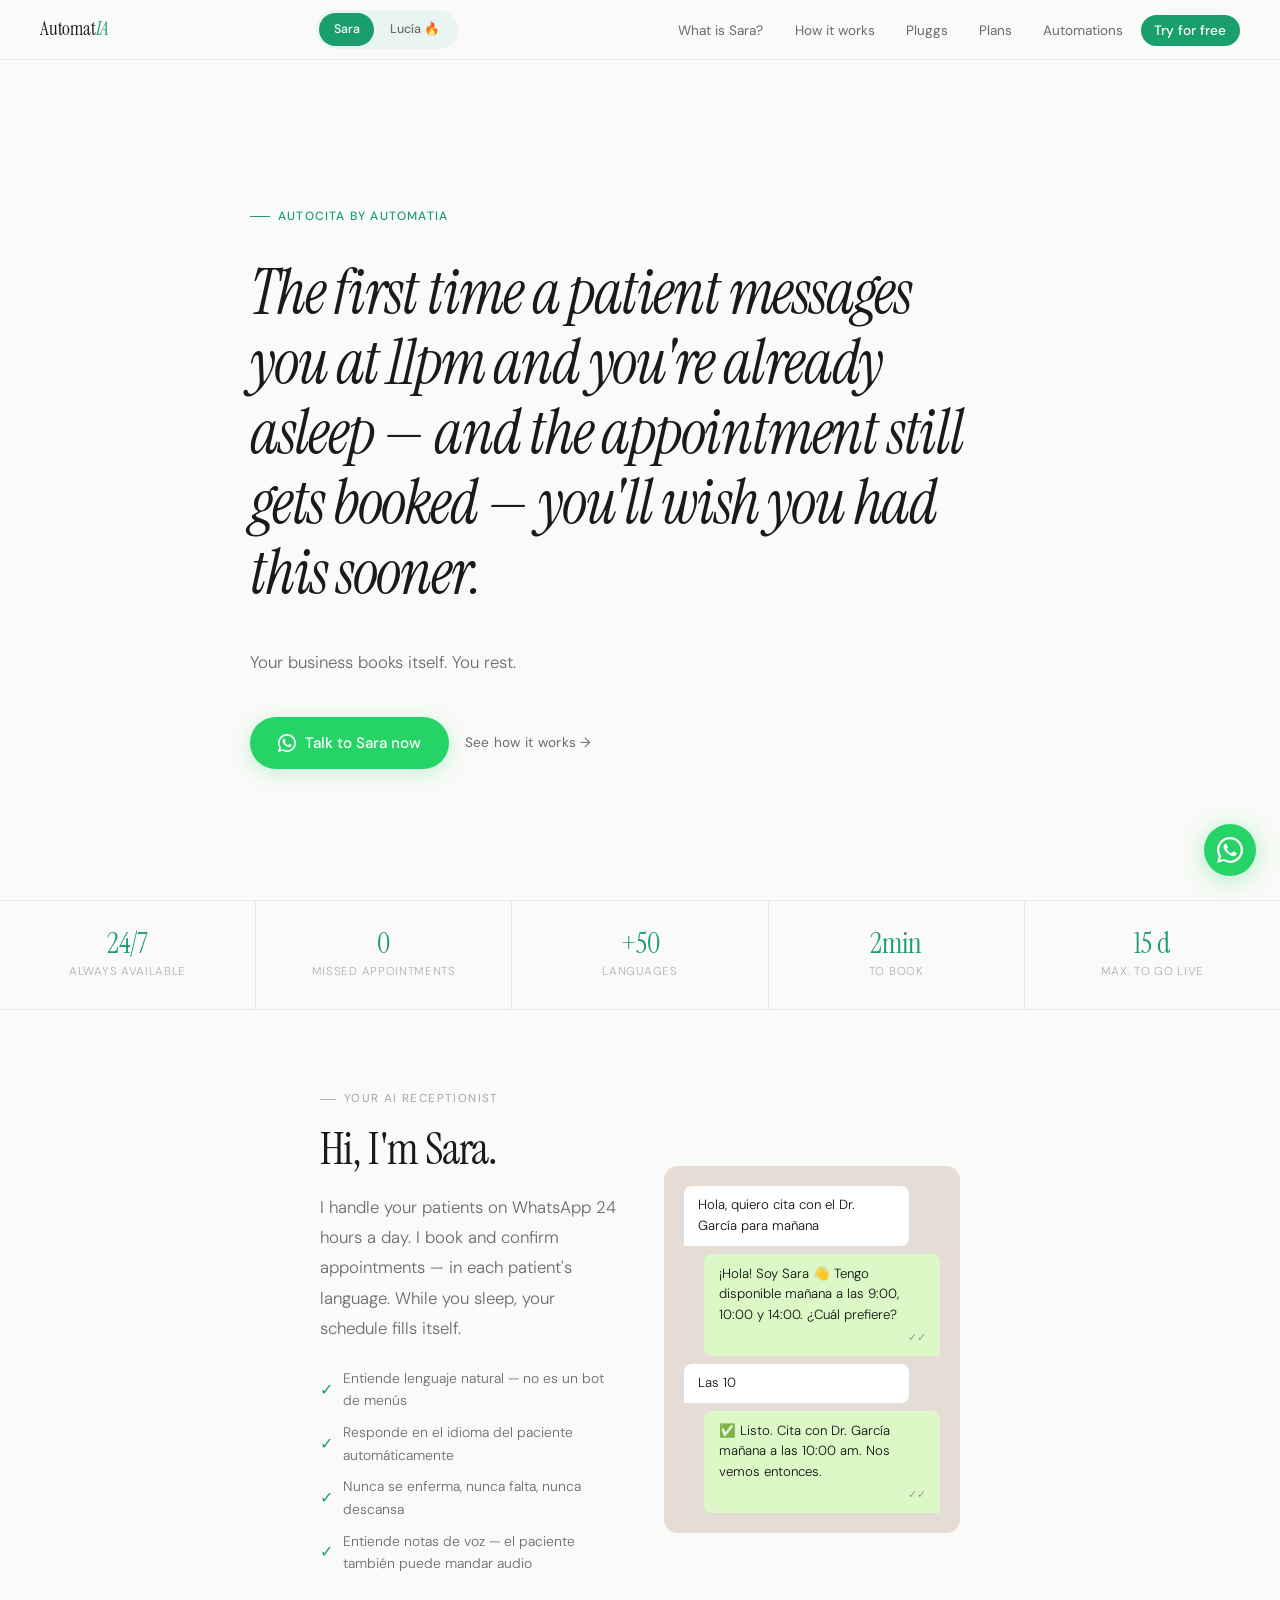
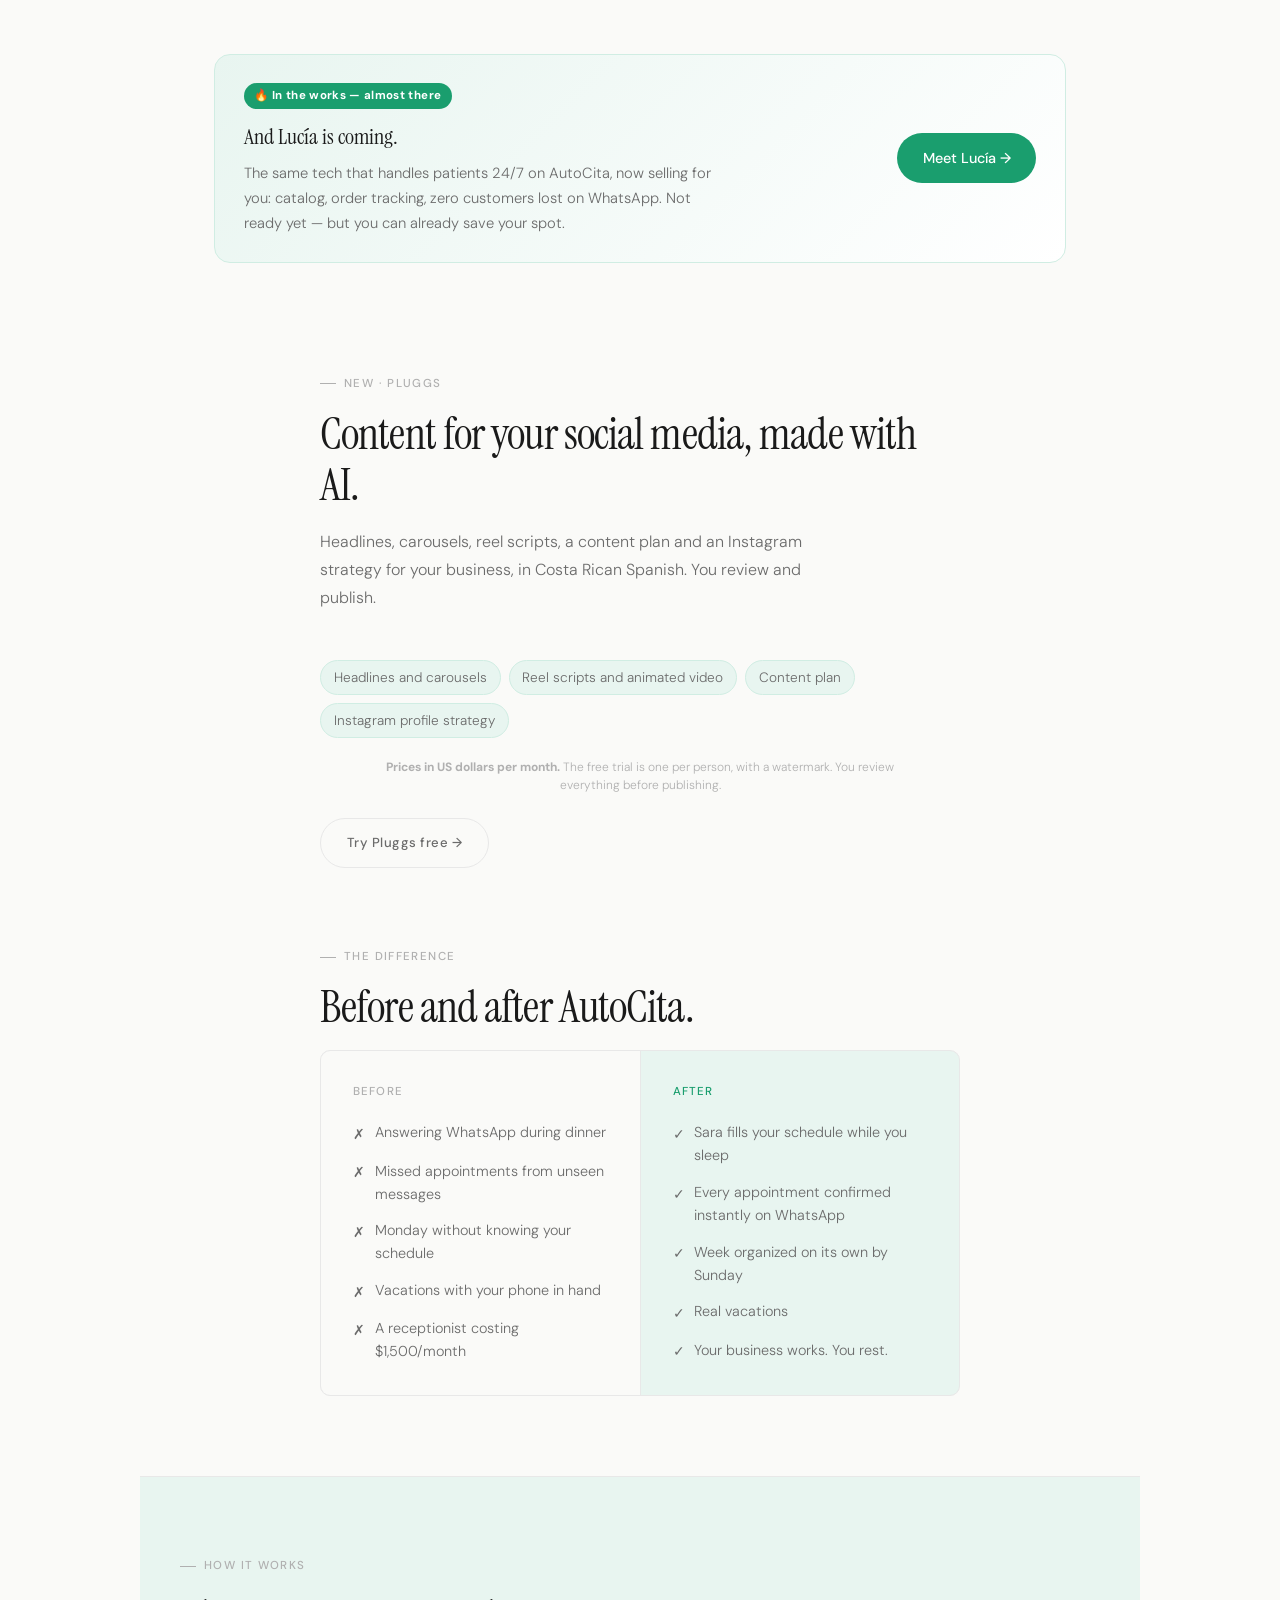
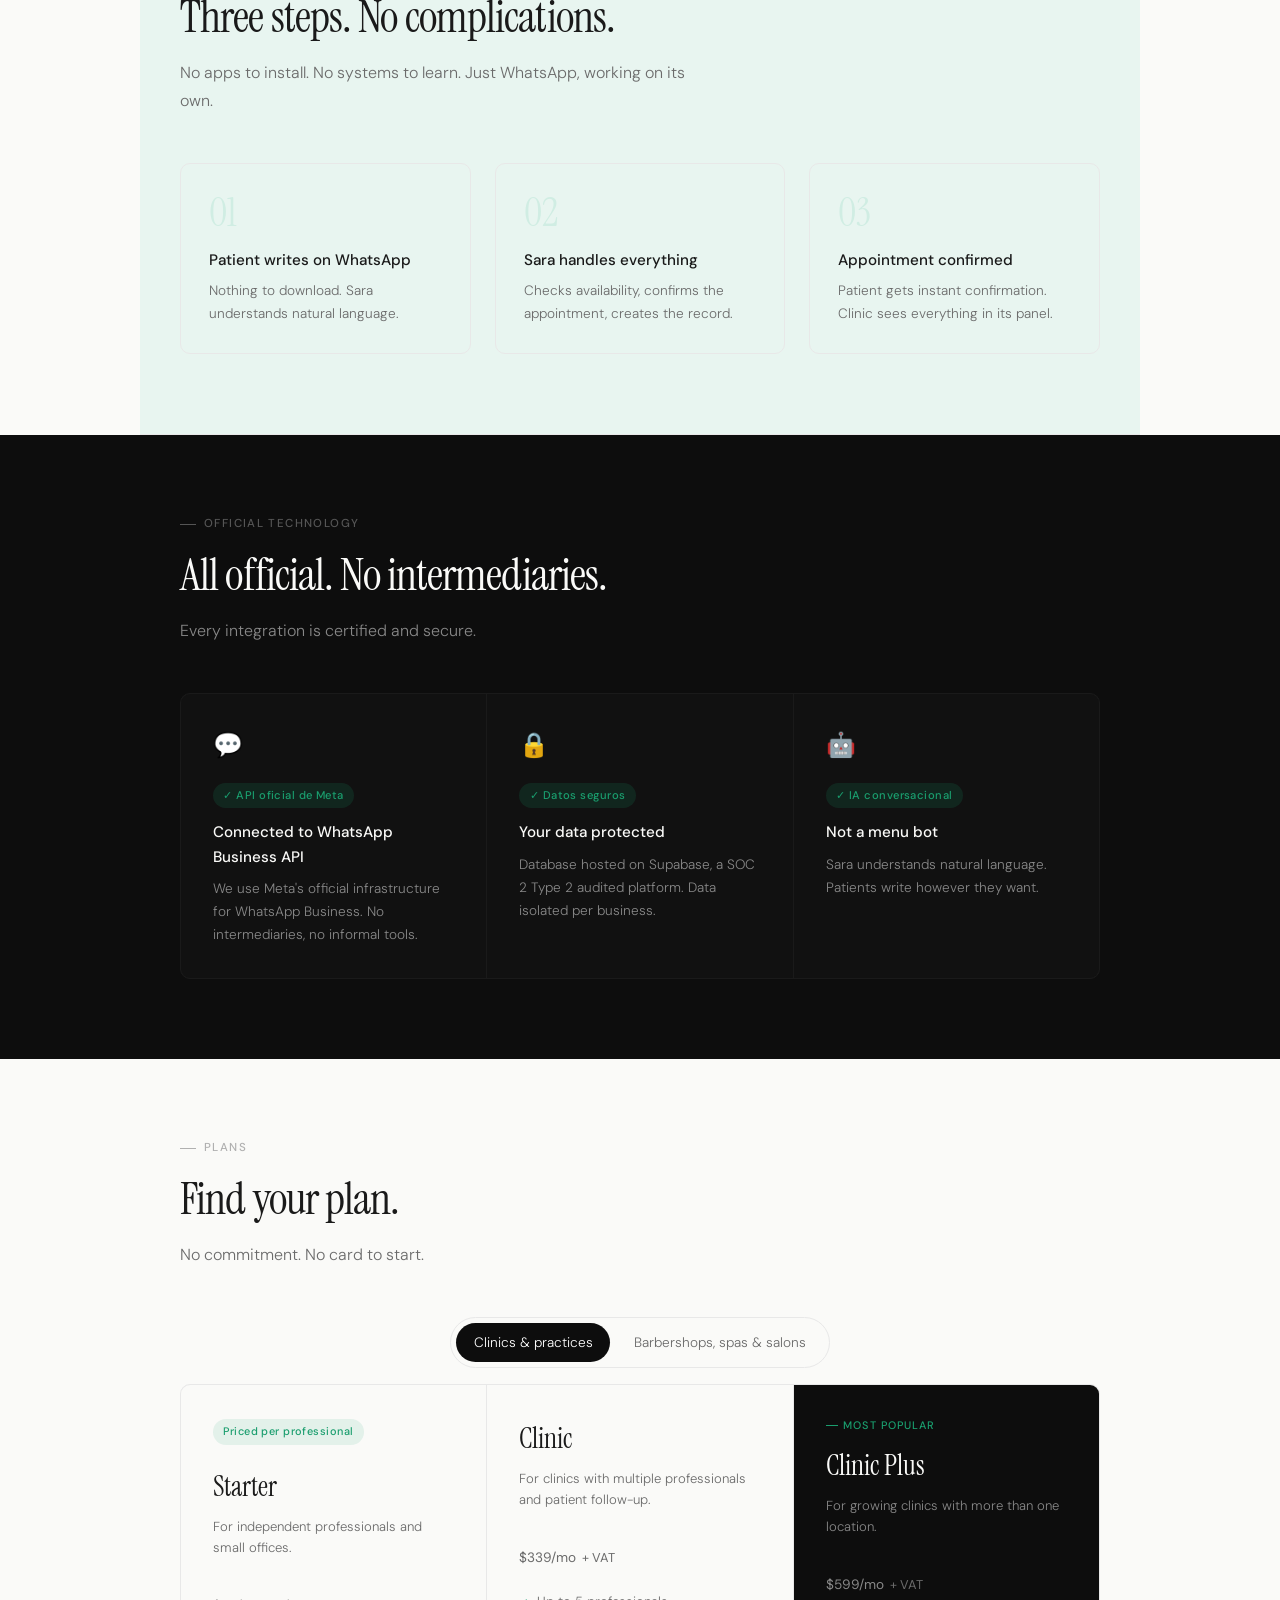
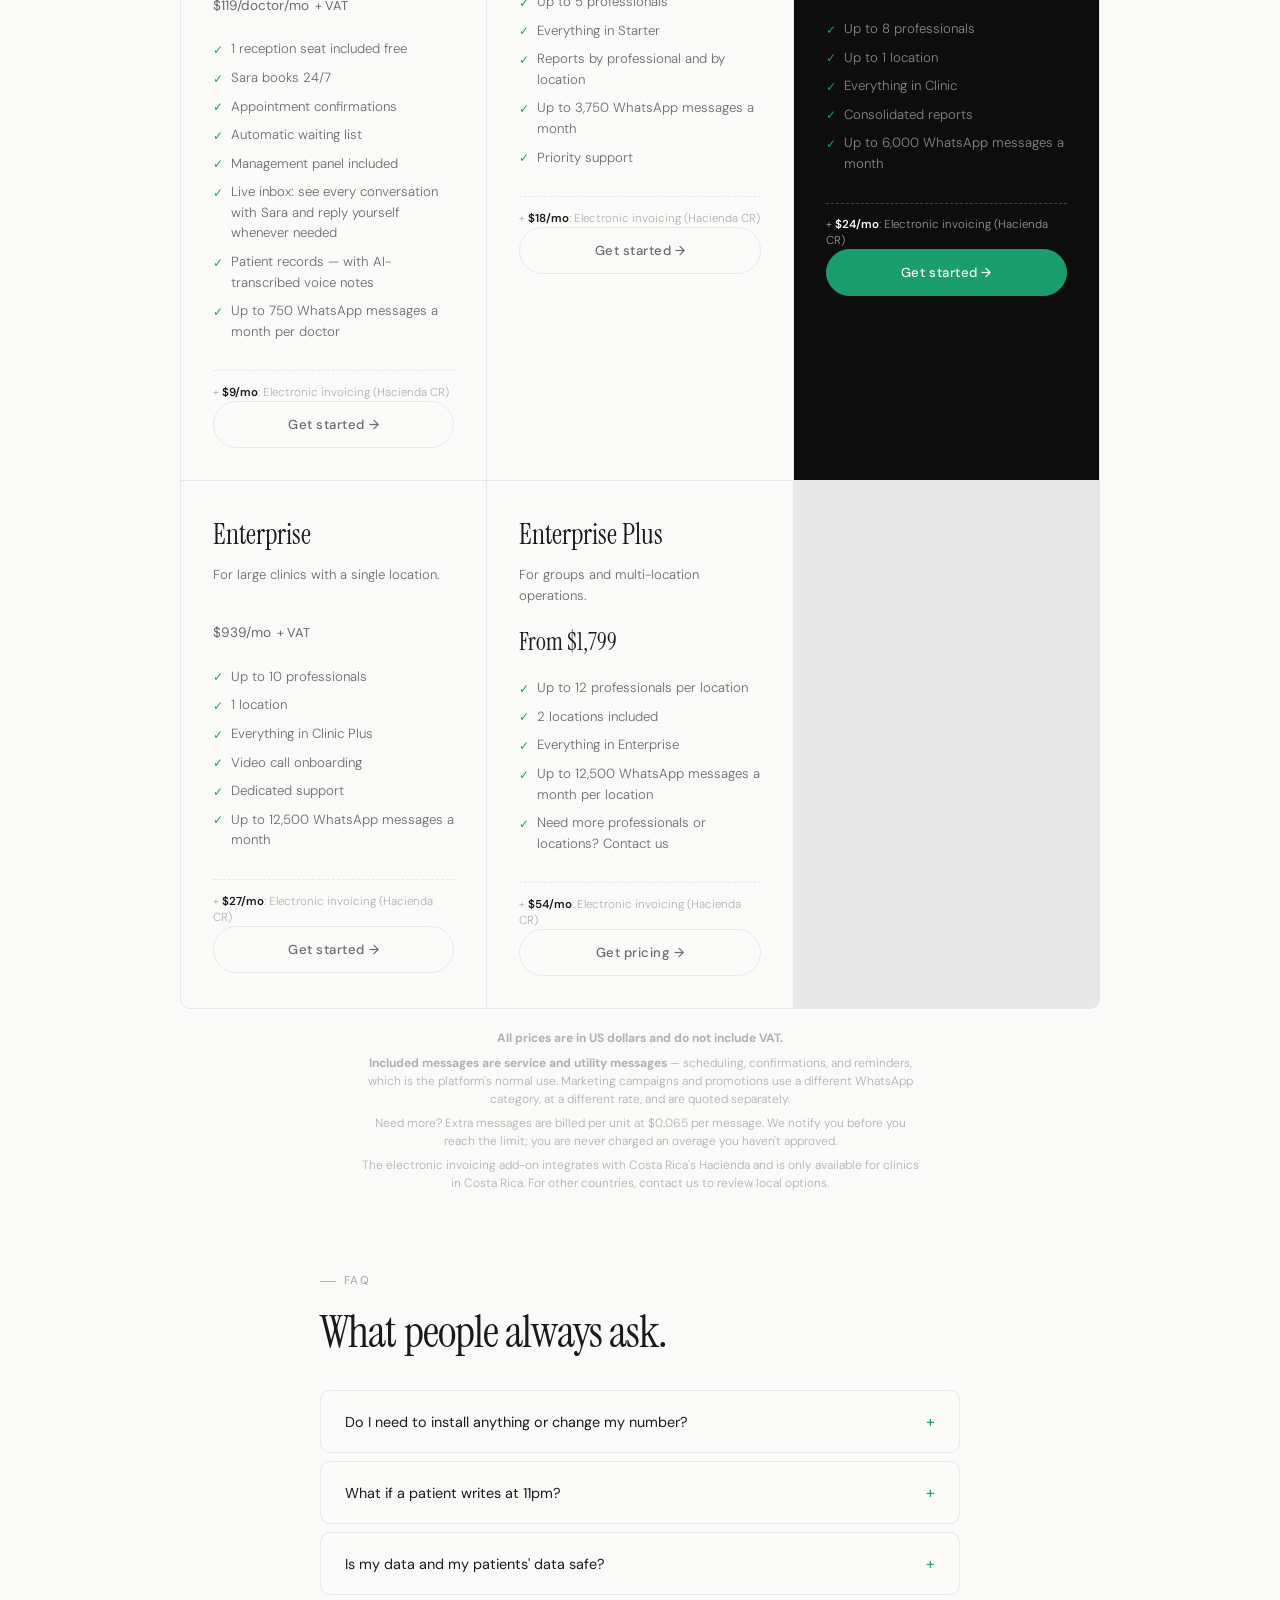
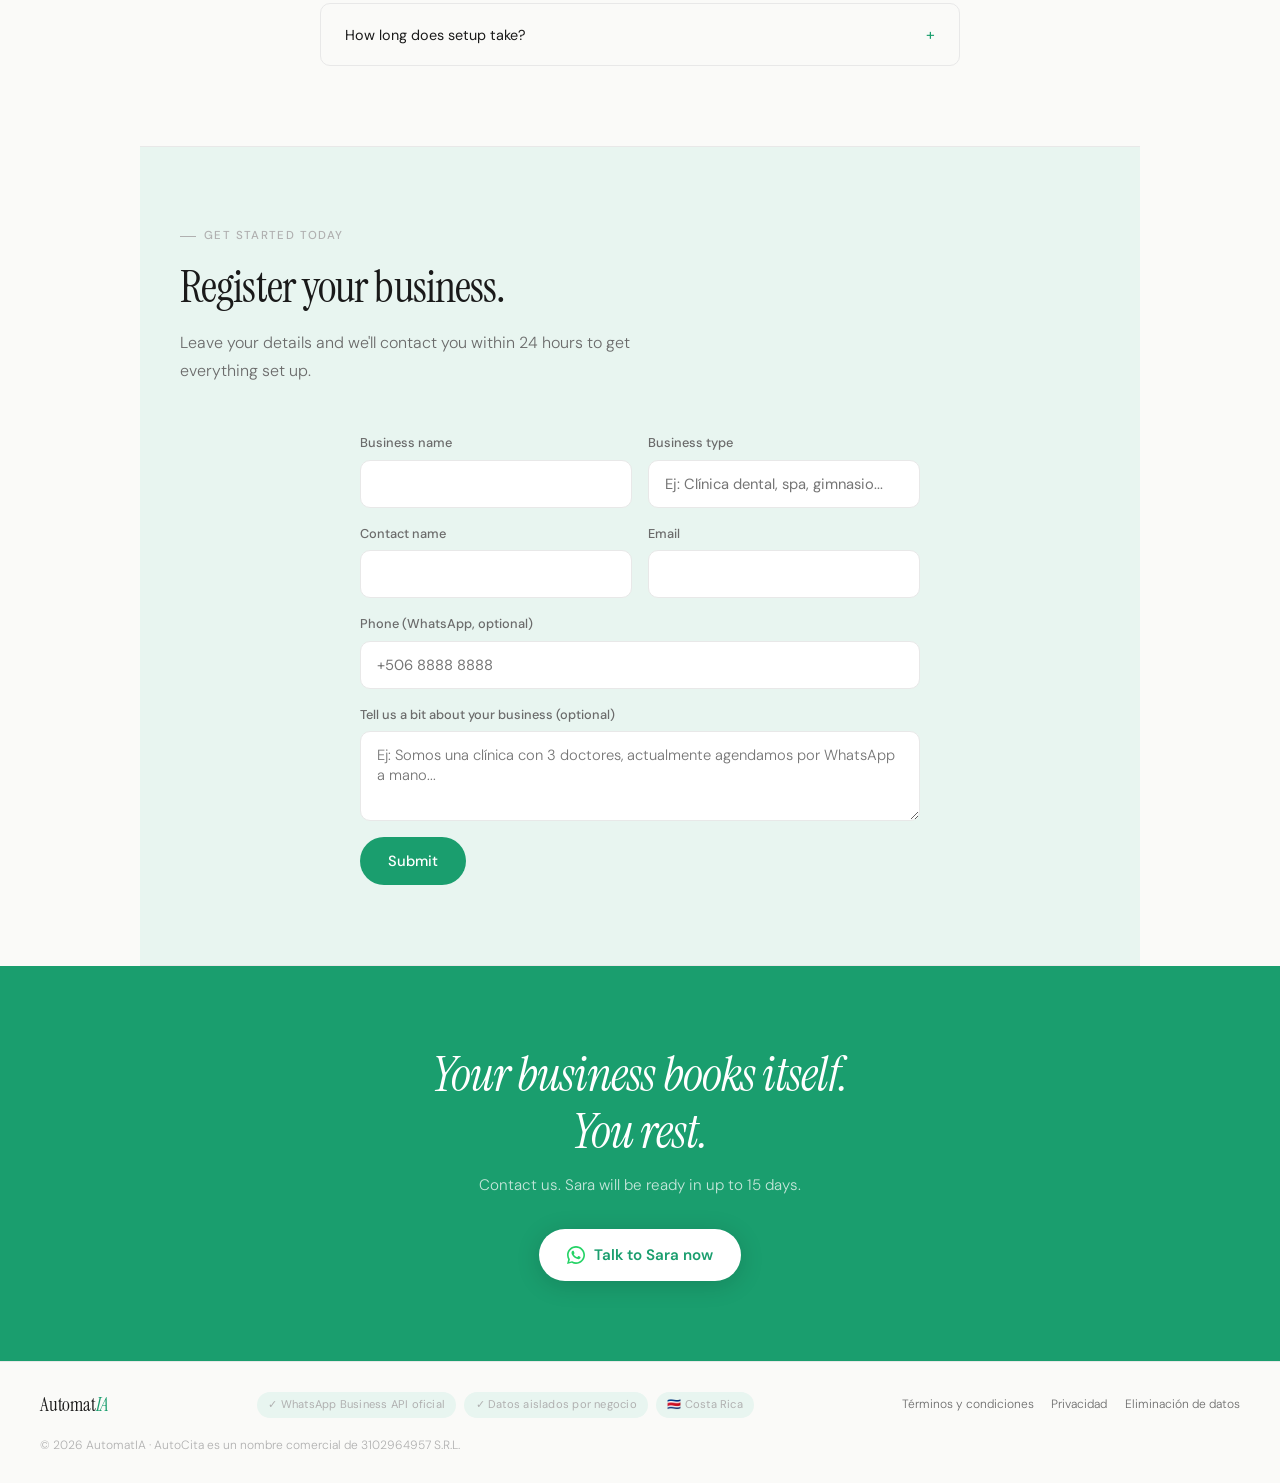
==== commit d56bf169: "Landing: sección de Pluggs con planes en dólares (leídos de la API), enlace en el menú y textos es/e" ====
--- a/index.html
+++ b/index.html
@@ -329,6 +329,14 @@
       padding: .25rem .65rem; border-radius: 100px;
       margin-bottom: .75rem; letter-spacing: .04em;
     }
+    /* Pluggs (13/10/2026): producto aparte, precios solo en dólares */
+    .pluggs-wrap { max-width: 1000px; margin: 0 auto; }
+    .pluggs-grid { display: grid; grid-template-columns: repeat(3, 1fr); gap: 1px; background: var(--border); border: 1px solid var(--border); border-radius: var(--r); overflow: hidden; margin-top: 1.5rem; }
+    @media(max-width: 760px) { .pluggs-grid { grid-template-columns: 1fr; } }
+    .pluggs-grid .plan { background: #fff; }
+    .pluggs-lista { list-style: none; display: flex; flex-wrap: wrap; gap: .5rem; margin: 1.2rem 0 0; padding: 0; }
+    .pluggs-lista li { font-size: .85rem; color: var(--text-mid); background: var(--green-light); border: 1px solid var(--green-mid); border-radius: 999px; padding: .35rem .8rem; }
+    .pluggs-cta { display: flex; gap: .8rem; flex-wrap: wrap; align-items: center; margin-top: 1.5rem; }
     .plans-grid {
       display: grid; grid-template-columns: repeat(5, 1fr);
       gap: 1px; background: var(--border);
@@ -562,6 +570,7 @@
   <ul class="nav-links">
     <li><a href="#sara" data-i18n="nav.sara">¿Qué es Sara?</a></li>
     <li><a href="#como-funciona" data-i18n="nav.how">Cómo funciona</a></li>
+    <li><a href="#pluggs" data-i18n="nav.pluggs">Pluggs</a></li>
     <li><a href="#planes" data-i18n="nav.plans">Planes</a></li>
     <li><a href="automatizaciones.html" target="_blank" data-i18n="nav.automatizaciones">Automatizaciones</a></li>
     <li><a href="https://wa.me/50686205959?text=Hola%2C%20quiero%20agendar%20una%20cita" target="_blank" class="nav-cta" data-i18n="nav.cta">Probar gratis</a></li>
@@ -574,6 +583,7 @@
   <a href="#sara" data-i18n="nav.sara" onclick="closeMenu()">¿Qué es Sara?</a>
   <a href="lucia.html" target="_blank" onclick="closeMenu()">Lucía 🔥</a>
   <a href="#como-funciona" data-i18n="nav.how" onclick="closeMenu()">Cómo funciona</a>
+  <a href="#pluggs" data-i18n="nav.pluggs" onclick="closeMenu()">Pluggs</a>
   <a href="#planes" data-i18n="nav.plans" onclick="closeMenu()">Planes</a>
   <a href="automatizaciones.html" target="_blank" data-i18n="nav.automatizaciones" onclick="closeMenu()">Automatizaciones</a>
   <a href="https://wa.me/50686205959?text=Hola%2C%20quiero%20agendar%20una%20cita" target="_blank" class="m-cta" onclick="closeMenu()">
@@ -638,6 +648,25 @@
     <a href="lucia.html" target="_blank" style="flex-shrink:0;background:var(--green);color:#fff;text-decoration:none;font-weight:500;font-size:.9rem;padding:.85rem 1.6rem;border-radius:100px;white-space:nowrap" data-i18n="lucia.cta">Conocé a Lucía →</a>
   </div>
 </div>
+<!-- Pluggs: producto aparte (precios solo en dólares, desde la misma fuente que su página) -->
+<section id="pluggs" class="section section-sm" style="scroll-margin-top:90px">
+  <div class="pluggs-wrap">
+    <div class="section-label" data-i18n="pluggs.label">Nuevo · Pluggs</div>
+    <h2 class="title" data-i18n="pluggs.title">Contenido para tus redes, <em>hecho con IA.</em></h2>
+    <p class="subtitle" data-i18n="pluggs.sub">Titulares, carruseles, guiones de reel, plan de contenido y estrategia de Instagram para tu negocio, en español de Costa Rica. Vos revisás y publicás.</p>
+    <ul class="pluggs-lista">
+      <li data-i18n="pluggs.f1">Titulares y carruseles</li>
+      <li data-i18n="pluggs.f2">Guiones de reel y video animado</li>
+      <li data-i18n="pluggs.f3">Plan de contenido</li>
+      <li data-i18n="pluggs.f4">Estrategia de perfil de Instagram</li>
+    </ul>
+    <div class="pluggs-grid" id="pluggsPlanes" aria-live="polite"></div>
+    <p class="plans-nota" data-i18n="pluggs.nota"><strong>Precios en dólares por mes.</strong> La prueba gratis es una por persona, con marca de agua. Lo que generás lo revisás vos antes de publicar.</p>
+    <div class="pluggs-cta">
+      <a href="https://pluggs.automatiaai.com/" target="_blank" rel="noopener" class="plan-btn" style="display:inline-block;width:auto;padding:.85rem 1.6rem" data-i18n="pluggs.cta">Probar Pluggs gratis →</a>
+    </div>
+  </div>
+</section>
 <!-- Before / After -->
 <section class="section section-sm" style="padding-top:0">
   <div class="section-label" data-i18n="ba.label">La diferencia</div>
@@ -916,6 +945,18 @@
     'lucia.badge': '🔥 En construcción — ya casi', 'lucia.title': 'Y viene Lucía.',
     'lucia.teaser': 'La misma tecnología que atiende pacientes 24/7 en AutoCita, ahora vendiendo por vos: catálogo, seguimiento de pedidos y cero clientes perdidos por WhatsApp. Todavía no está lista — pero ya podés reservar tu lugar.',
     'lucia.cta': 'Conocé a Lucía →',
+    'nav.pluggs': 'Pluggs',
+    'pluggs.label': 'Nuevo · Pluggs',
+    'pluggs.title': 'Contenido para tus redes, hecho con IA.',
+    'pluggs.sub': 'Titulares, carruseles, guiones de reel, plan de contenido y estrategia de Instagram para tu negocio, en español de Costa Rica. Vos revisás y publicás.',
+    'pluggs.f1': 'Titulares y carruseles',
+    'pluggs.f2': 'Guiones de reel y video animado',
+    'pluggs.f3': 'Plan de contenido',
+    'pluggs.f4': 'Estrategia de perfil de Instagram',
+    'pluggs.nota': '<strong>Precios en dólares por mes.</strong> La prueba gratis es una por persona, con marca de agua. Lo que generás lo revisás vos antes de publicar.',
+    'pluggs.cta': 'Probar Pluggs gratis →',
+    'pluggs.mes': '/mes',
+    'pluggs.gratis': 'Gratis',
     'ba.label': 'La diferencia', 'ba.title': 'Antes y después de AutoCita.',
     'ba.before': 'Antes', 'ba.after': 'Después',
     'ba.b1': 'Contestando WhatsApp en la cena', 'ba.b2': 'Citas perdidas por no ver el mensaje', 'ba.b3': 'Lunes sin saber si hay agenda', 'ba.b4': 'Vacaciones con el teléfono en la mano', 'ba.b5': 'Una recepcionista que cuesta $1,500 al mes',
@@ -975,6 +1016,18 @@
     'lucia.badge': '🔥 In the works — almost there', 'lucia.title': 'And Lucía is coming.',
     'lucia.teaser': "The same tech that handles patients 24/7 on AutoCita, now selling for you: catalog, order tracking, zero customers lost on WhatsApp. Not ready yet — but you can already save your spot.",
     'lucia.cta': 'Meet Lucía →',
+    'nav.pluggs': 'Pluggs',
+    'pluggs.label': 'New · Pluggs',
+    'pluggs.title': 'Content for your social media, made with AI.',
+    'pluggs.sub': 'Headlines, carousels, reel scripts, a content plan and an Instagram strategy for your business, in Costa Rican Spanish. You review and publish.',
+    'pluggs.f1': 'Headlines and carousels',
+    'pluggs.f2': 'Reel scripts and animated video',
+    'pluggs.f3': 'Content plan',
+    'pluggs.f4': 'Instagram profile strategy',
+    'pluggs.nota': '<strong>Prices in US dollars per month.</strong> The free trial is one per person, with a watermark. You review everything before publishing.',
+    'pluggs.cta': 'Try Pluggs free →',
+    'pluggs.mes': '/month',
+    'pluggs.gratis': 'Free',
     'ba.label': 'The difference', 'ba.title': 'Before and after AutoCita.',
     'ba.before': 'Before', 'ba.after': 'After',
     'ba.b1': 'Answering WhatsApp during dinner', 'ba.b2': 'Missed appointments from unseen messages', 'ba.b3': 'Monday without knowing your schedule', 'ba.b4': 'Vacations with your phone in hand', 'ba.b5': 'A receptionist costing $1,500/month',
@@ -1034,6 +1087,18 @@
     'lucia.badge': '🔥 Em construção — já quase', 'lucia.title': 'E vem aí a Lucía.',
     'lucia.teaser': 'A mesma tecnologia que atende pacientes 24/7 no AutoCita, agora vendendo por você: catálogo, rastreamento de pedidos e zero clientes perdidos no WhatsApp. Ainda não está pronta — mas você já pode reservar seu lugar.',
     'lucia.cta': 'Conhecer a Lucía →',
+    'nav.pluggs': 'Pluggs',
+    'pluggs.label': 'Novo · Pluggs',
+    'pluggs.title': 'Conteúdo para suas redes, feito com IA.',
+    'pluggs.sub': 'Títulos, carrosséis, roteiros de reel, plano de conteúdo e estratégia de Instagram para o seu negócio, em espanhol da Costa Rica. Você revisa e publica.',
+    'pluggs.f1': 'Títulos e carrosséis',
+    'pluggs.f2': 'Roteiros de reel e vídeo animado',
+    'pluggs.f3': 'Plano de conteúdo',
+    'pluggs.f4': 'Estratégia de perfil do Instagram',
+    'pluggs.nota': '<strong>Preços em dólares por mês.</strong> O teste grátis é um por pessoa, com marca d\'água. Você revisa tudo antes de publicar.',
+    'pluggs.cta': 'Testar o Pluggs grátis →',
+    'pluggs.mes': '/mês',
+    'pluggs.gratis': 'Grátis',
     'ba.label': 'A diferença', 'ba.title': 'Antes e depois do AutoCita.',
     'ba.before': 'Antes', 'ba.after': 'Depois',
     'ba.b1': 'Respondendo WhatsApp no jantar', 'ba.b2': 'Consultas perdidas por não ver a mensagem', 'ba.b3': 'Segunda-feira sem saber a agenda', 'ba.b4': 'Férias com o celular na mão', 'ba.b5': 'Uma recepcionista custando $1.500/mês',
@@ -1191,5 +1256,30 @@
   if (!menuBtn.contains(e.target) && !mobileMenu.contains(e.target)) closeMenu();
 });
 </script>
+<script>
+// Pluggs en la landing (13/10/2026): los planes se leen de la misma API que usa su página (una sola fuente de precios) y se muestran SOLO en dólares.
+// Si la API no responde, queda el botón para ver los planes en pluggs.automatiaai.com (nunca se inventan precios acá).
+(function () {
+  var cont = document.getElementById('pluggsPlanes'); if (!cont) return;
+  var API = 'https://pluggs-api-production.up.railway.app';
+  function t(k, d) { var l = (typeof getLang === 'function' ? getLang() : 'es'), tr = (translations[l] || translations.es); return tr[k] || d; }
+  function el(tag, cls, txt) { var e = document.createElement(tag); if (cls) e.className = cls; if (txt != null) e.textContent = txt; return e; }
+  fetch(API + '/publico/planes').then(function (r) { if (!r.ok) throw new Error('http'); return r.json(); }).then(function (d) {
+    var planes = (d.planes || []).filter(function (p) { return !p.es_interno; }).slice(0, 4);
+    if (!planes.length) { cont.style.display = 'none'; return; }
+    cont.style.gridTemplateColumns = 'repeat(' + Math.min(planes.length, 4) + ', 1fr)';
+    planes.forEach(function (p) {
+      var c = el('div', 'plan' + (p.id === 'pro' ? ' featured' : ''));
+      c.appendChild(el('div', 'plan-name', p.nombre));
+      if (p.promesa) c.appendChild(el('div', 'plan-desc', p.promesa));
+      var fila = el('div', 'plan-price-row'), precio = el('div', 'plan-price-ahora');
+      // El número va como texto directo (el CSS de los planes pone en grande lo que no es <span>) y "/mes" en chico.
+      if (Number(p.precio_usd) > 0) { precio.appendChild(document.createTextNode('$' + Number(p.precio_usd).toLocaleString('en-US'))); precio.appendChild(el('span', '', ' ' + t('pluggs.mes', '/mes'))); }
+      else precio.appendChild(document.createTextNode(t('pluggs.gratis', 'Gratis')));
+      fila.appendChild(precio); c.appendChild(fila); cont.appendChild(c);
+    });
+  }).catch(function () { cont.style.display = 'none'; });
+})();
+</script>
 </body>
 </html>
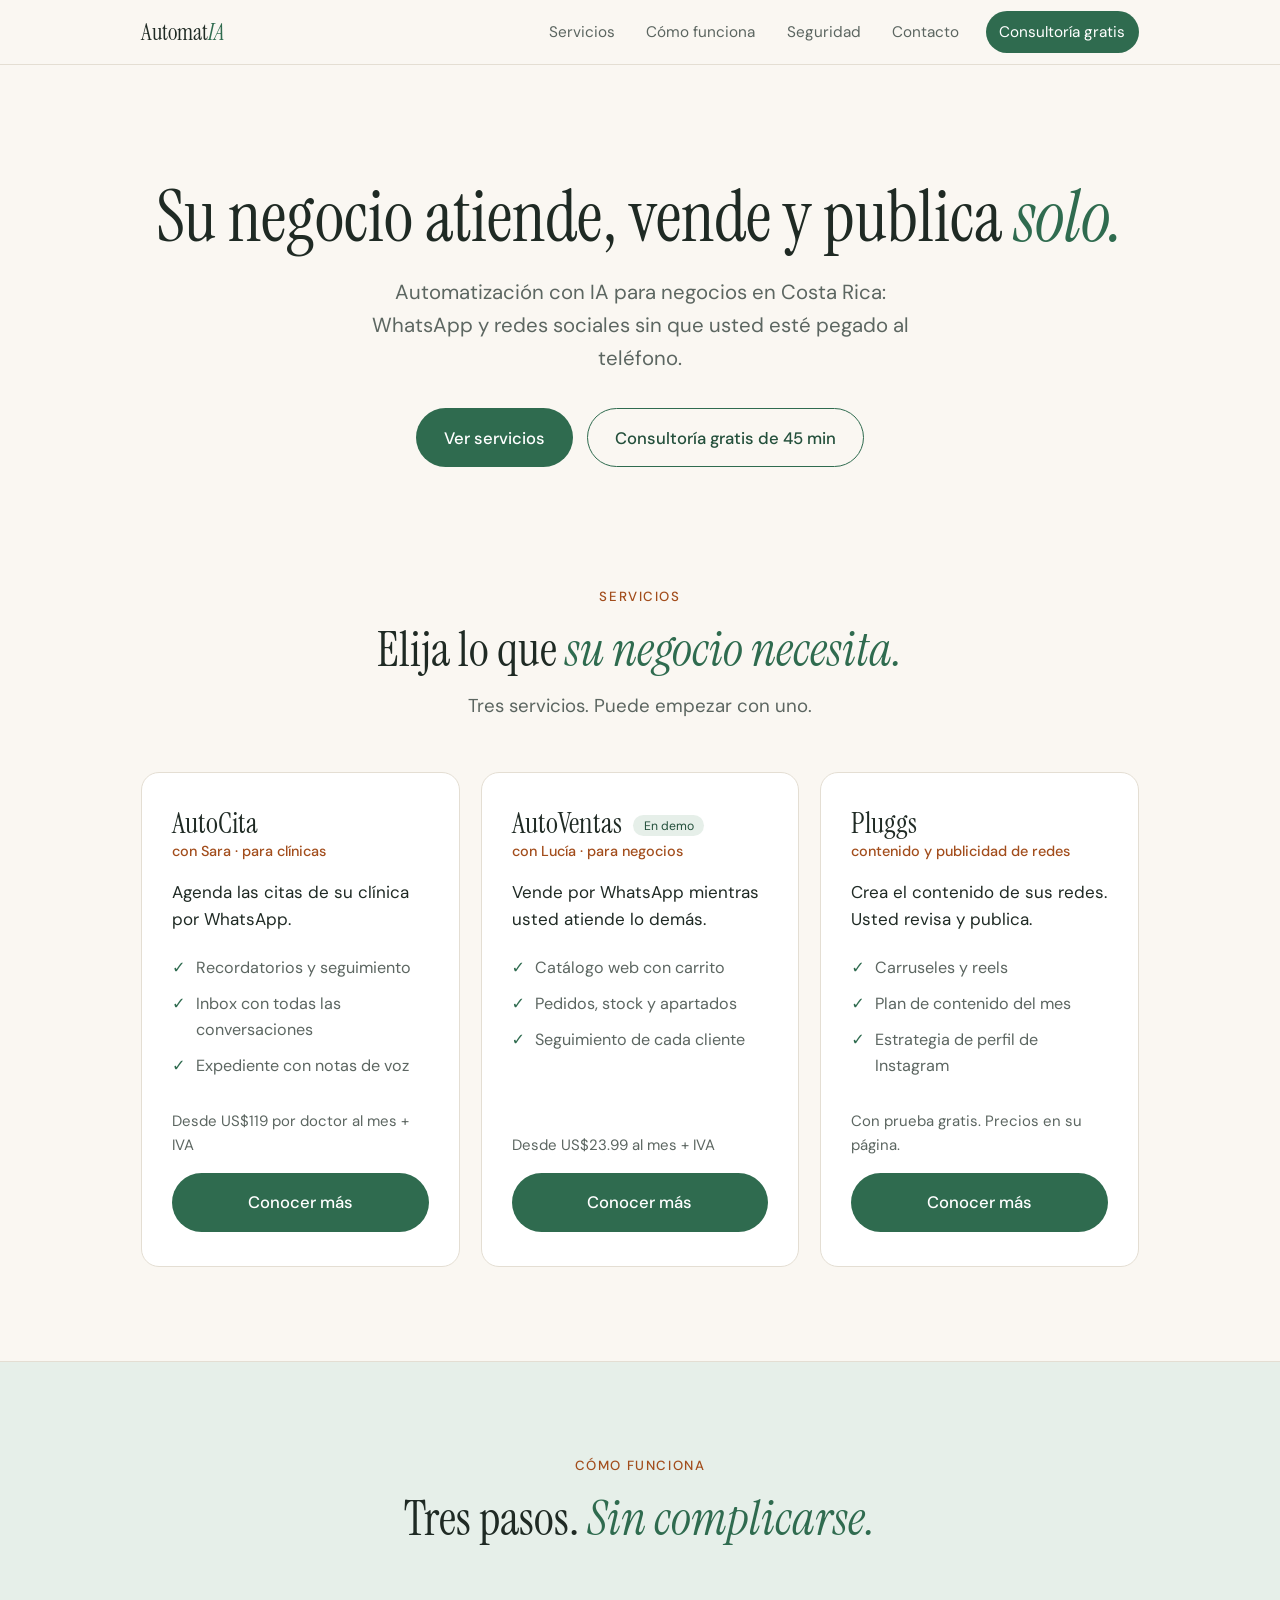
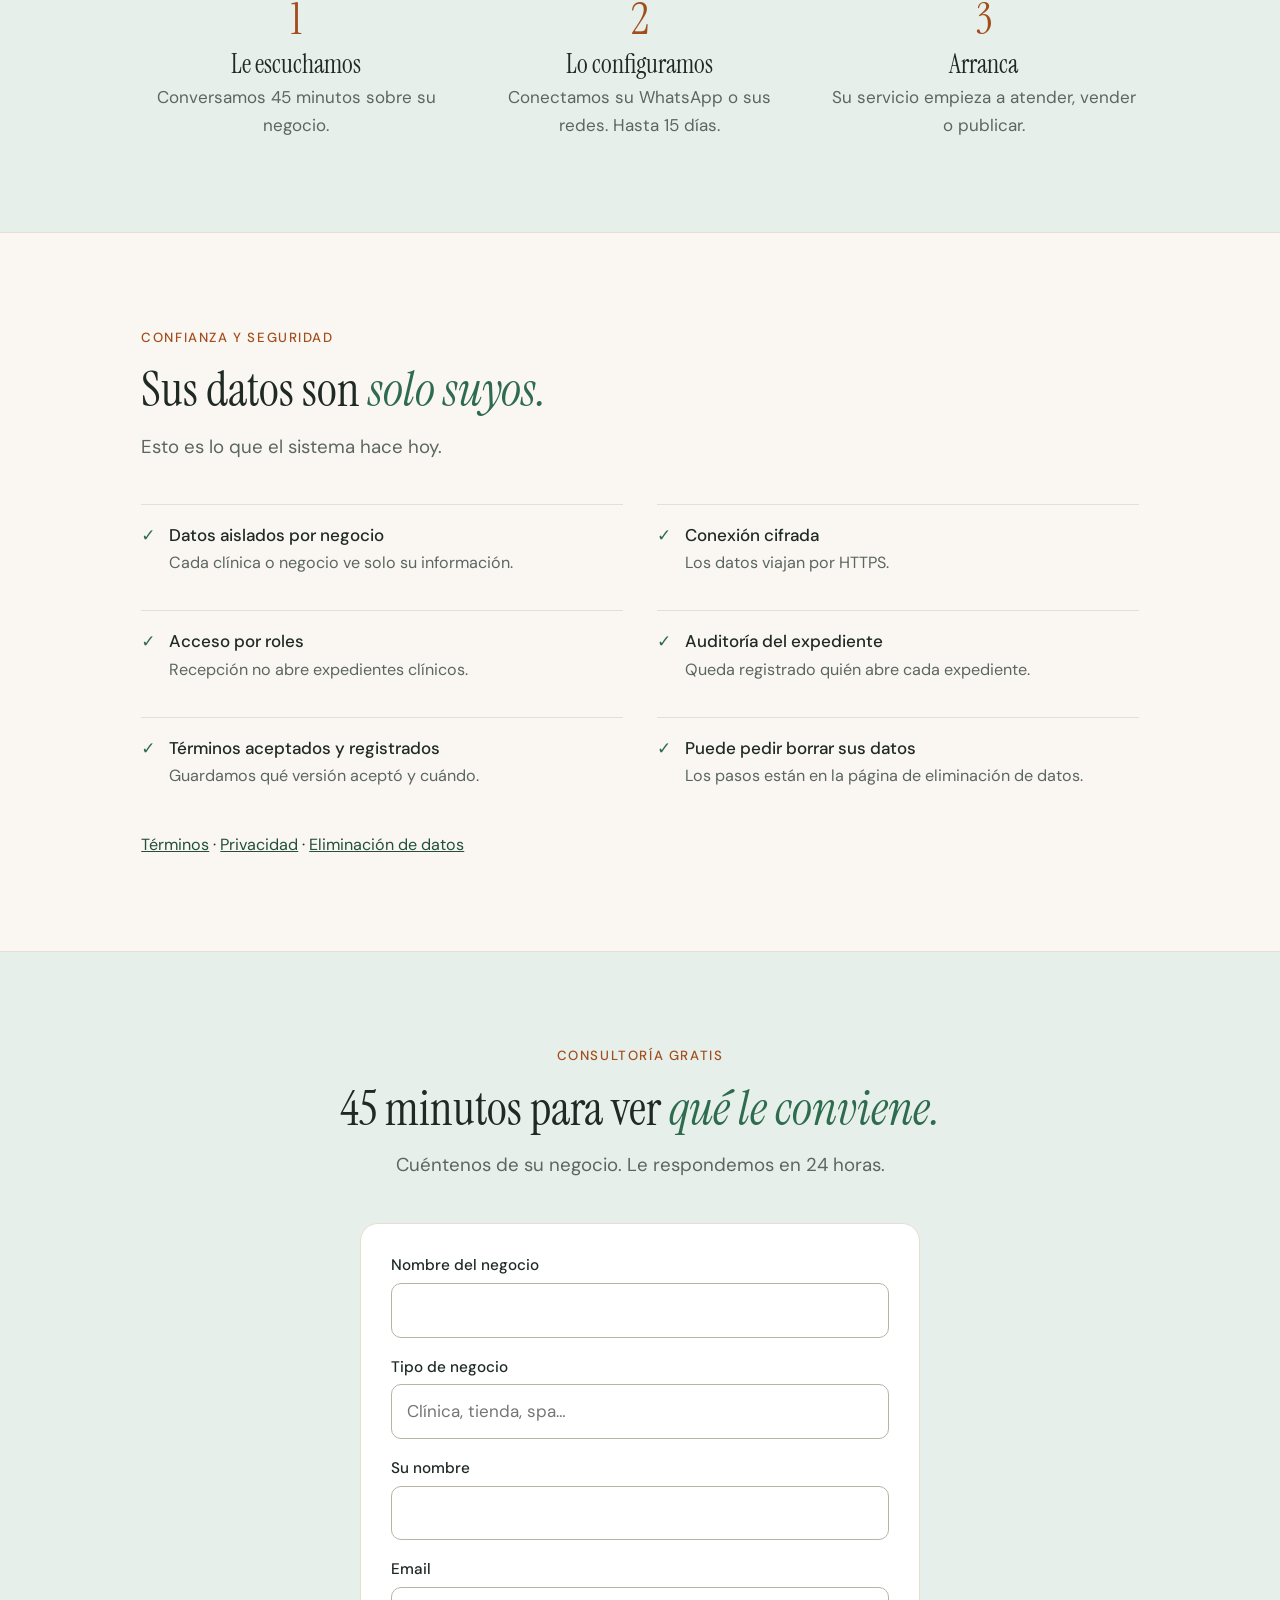
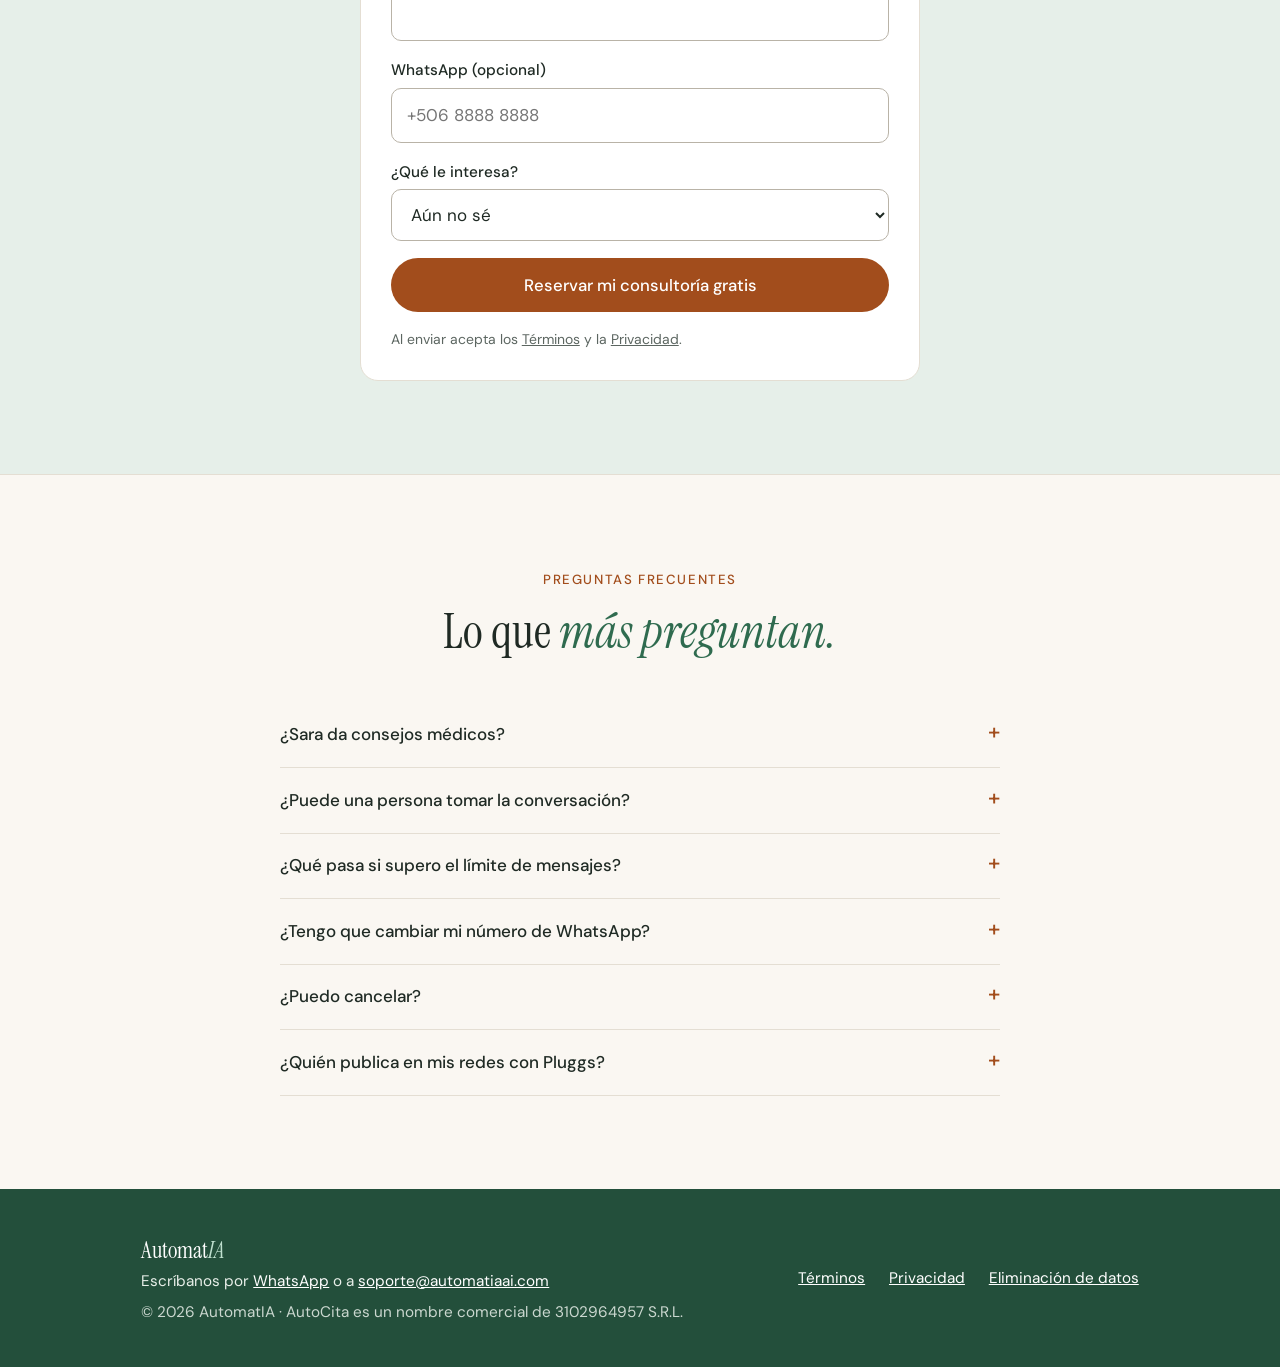
==== commit 084fef59: "Landing: central con 3 servicios, páginas autocita y pluggs Co-Authored-By: Claude Sonnet 5.5 <norep" ====
--- a/index.html
+++ b/index.html
@@ -3,8 +3,8 @@
 <head>
   <meta charset="UTF-8">
   <meta name="viewport" content="width=device-width, initial-scale=1.0">
-  <title>AutoCita — Su negocio agenda solo.</title>
-  <meta name="description" content="La primera vez que un paciente le escriba a las 11pm y usted ya esté dormido — y la cita igual quede agendada — va a querer haberlo tenido antes.">
+  <title>AutomatIA — AutoCita, AutoVentas y Pluggs</title>
+  <meta name="description" content="Automatización con IA para negocios en Costa Rica: agenda citas por WhatsApp (AutoCita), vende por WhatsApp (AutoVentas) y crea el contenido de tus redes (Pluggs).">
   <meta name="google-site-verification" content="_8qZPSZGmV5F7HNqPFmdoXxoTfa0XFmqXMzItLBVEF8" />
   <meta name="facebook-domain-verification" content="z0a54sqp5qgldc2kkbyljly3v3r4a8" />
   <!-- Google tag (gtag.js) -->
@@ -32,1253 +32,346 @@
   src="https://www.facebook.com/tr?id=3684004151756792&ev=PageView&noscript=1"
   /></noscript>
   <!-- End Meta Pixel Code -->
-  <script type="application/ld+json">
-  {
-    "@context": "https://schema.org",
-    "@type": "Organization",
-    "name": "AutomatIA",
-    "alternateName": "AutoCita",
-    "url": "https://automatiaai.com",
-    "description": "Plataforma de automatización con IA para clínicas: agenda citas por WhatsApp las 24 horas.",
-    "areaServed": "CR",
-    "sameAs": ["https://wa.me/50686205959"]
-  }
-  </script>
-  <script type="application/ld+json">
-  {
-    "@context": "https://schema.org",
-    "@type": "FAQPage",
-    "mainEntity": [
-      {
-        "@type": "Question",
-        "name": "¿Necesito instalar algo o cambiar mi número?",
-        "acceptedAnswer": { "@type": "Answer", "text": "No. No cambia su número y no instala nada. Conectamos su WhatsApp Business existente durante el proceso de incorporación." }
-      },
-      {
-        "@type": "Question",
-        "name": "¿Qué pasa si el paciente escribe a las 11pm?",
-        "acceptedAnswer": { "@type": "Answer", "text": "Sara responde las 24 horas, los 7 días. Si hay disponibilidad, agenda. Si no, pone al paciente en lista de espera y le avisa cuando se abra un espacio." }
-      },
-      {
-        "@type": "Question",
-        "name": "¿Mis datos y los de mis pacientes están seguros?",
-        "acceptedAnswer": { "@type": "Answer", "text": "Sí. La base de datos está alojada en Supabase, una plataforma auditada con SOC 2 Tipo 2, y cada clínica tiene sus datos aislados: nadie más puede ver sus pacientes." }
-      },
-      {
-        "@type": "Question",
-        "name": "¿Cuánto tarda en estar listo?",
-        "acceptedAnswer": { "@type": "Answer", "text": "Hasta 15 días desde que nos contacta. Configuramos todo, conectamos su número (depende de la verificación de Meta) y hacemos una prueba en vivo con usted." }
-      }
-    ]
-  }
-  </script>
+  <link rel="canonical" href="https://automatiaai.com/">
+  <meta property="og:type" content="website">
+  <meta property="og:locale" content="es_CR">
+  <meta property="og:site_name" content="AutomatIA">
+  <meta property="og:title" content="AutomatIA — AutoCita, AutoVentas y Pluggs">
+  <meta property="og:description" content="Automatización con IA para negocios en Costa Rica: agenda citas por WhatsApp (AutoCita), vende por WhatsApp (AutoVentas) y crea el contenido de tus redes (Pluggs).">
+  <meta property="og:url" content="https://automatiaai.com/">
+  <meta name="twitter:card" content="summary">
+  <script type="application/ld+json">{"@context": "https://schema.org", "@type": "Organization", "name": "AutomatIA", "url": "https://automatiaai.com", "description": "Automatización con IA para negocios en Costa Rica: AutoCita, AutoVentas y Pluggs.", "areaServed": "CR", "sameAs": ["https://wa.me/50686205959"]}</script>
+  <script type="application/ld+json">{"@context": "https://schema.org", "@type": "FAQPage", "mainEntity": [{"@type": "Question", "name": "¿Sara da consejos médicos?", "acceptedAnswer": {"@type": "Answer", "text": "No. Sara agenda, confirma y recuerda citas. No diagnostica ni reemplaza a su médico."}}, {"@type": "Question", "name": "¿Puede una persona tomar la conversación?", "acceptedAnswer": {"@type": "Answer", "text": "Sí. Desde el inbox usted ve cada conversación y responde cuando haga falta."}}, {"@type": "Question", "name": "¿Qué pasa si supero el límite de mensajes?", "acceptedAnswer": {"@type": "Answer", "text": "Cada plan incluye mensajes al mes. Los extra se cobran como cargo adicional en el siguiente ciclo, según los Términos."}}, {"@type": "Question", "name": "¿Tengo que cambiar mi número de WhatsApp?", "acceptedAnswer": {"@type": "Answer", "text": "No. Conectamos su WhatsApp Business actual. No instala nada."}}, {"@type": "Question", "name": "¿Puedo cancelar?", "acceptedAnswer": {"@type": "Answer", "text": "Sí, escribiendo a soporte@automatiaai.com con 15 días de anticipación al siguiente cobro. La suscripción se renueva sola cada período."}}, {"@type": "Question", "name": "¿Quién publica en mis redes con Pluggs?", "acceptedAnswer": {"@type": "Answer", "text": "Usted. Pluggs crea el contenido, usted lo revisa y lo publica."}}]}</script>
   <link rel="preconnect" href="https://fonts.googleapis.com">
   <link href="https://fonts.googleapis.com/css2?family=Instrument+Serif:ital@0;1&family=DM+Sans:wght@300;400;500&display=swap" rel="stylesheet">
-  <style>
-    :root {
-      --black: #0d0d0d;
-      --white: #fafaf8;
-      --green: #1a9e6e;
-      --green-light: #e8f5f0;
-      --green-mid: #d0ede3;
-      --text: #1a1a1a;
-      --text-mid: #6b6b6b;
-      --text-light: #b0b0b0;
-      --border: #e8e8e8;
-      --wa: #25D366;
-      --r: 10px;
-    }
-    *, *::before, *::after { box-sizing: border-box; margin: 0; padding: 0; }
-    html { scroll-behavior: smooth; font-size: 16px; }
-    body {
-      background: var(--white);
-      color: var(--text);
-      font-family: 'DM Sans', sans-serif;
-      font-weight: 300;
-      line-height: 1.6;
-      overflow-x: hidden;
-    }
-    :focus-visible { outline: 2px solid var(--green); outline-offset: 3px; }
-    nav {
-      position: sticky; top: 0; z-index: 100;
-      background: rgba(250,250,248,.96);
-      backdrop-filter: blur(16px);
-      border-bottom: 1px solid var(--border);
-      padding: 0 2.5rem;
-      display: flex; align-items: center; justify-content: space-between;
-      height: 60px;
-    }
-    .logo {
-      font-family: 'Instrument Serif', serif;
-      font-size: 1.2rem; color: var(--text);
-      text-decoration: none; letter-spacing: -.01em;
-    }
-    .logo em { color: var(--green); font-style: italic; }
-    .nav-links { display: flex; gap: .25rem; list-style: none; }
-    .nav-links a {
-      font-size: .85rem; font-weight: 400;
-      color: var(--text-mid); text-decoration: none;
-      padding: .45rem .85rem; border-radius: 8px;
-      transition: background .15s, color .15s;
-    }
-    .nav-links a:hover { background: var(--green-light); color: var(--green); }
-    .nav-cta {
-      background: var(--green) !important;
-      color: #fff !important;
-      font-weight: 500 !important;
-      border-radius: 100px !important;
-    }
-    .nav-cta:hover { opacity: .9; }
-    .nav-btn {
-      display: none; background: none; border: none;
-      cursor: pointer; color: var(--text); padding: .4rem;
-    }
-    .product-switch {
-      display: flex; align-items: center; gap: 2px;
-      background: var(--green-light); border-radius: 100px;
-      padding: 3px; flex-shrink: 0;
-    }
-    .product-switch a {
-      font-size: .78rem; font-weight: 500;
-      color: var(--text-mid); text-decoration: none;
-      padding: .42rem .9rem; border-radius: 100px;
-      white-space: nowrap;
-      transition: background .15s, color .15s;
-    }
-    .product-switch a.active { background: var(--green); color: #fff; }
-    .product-switch a:not(.active):hover { color: var(--green); background: rgba(255,255,255,.6); }
-    @media(max-width: 480px) {
-      .product-switch a { padding: .38rem .6rem; font-size: .7rem; }
-    }
-    .mobile-menu {
-      display: none; position: fixed;
-      inset: 60px 0 0 0; background: var(--white);
-      z-index: 99; flex-direction: column;
-      padding: 1.5rem 2rem; gap: .5rem;
-      border-top: 1px solid var(--border);
-    }
-    .mobile-menu.open { display: flex; }
-    .mobile-menu a {
-      font-size: 1rem; font-weight: 400;
-      color: var(--text); text-decoration: none;
-      padding: .85rem 1rem; border-radius: var(--r);
-      transition: background .15s;
-    }
-    .mobile-menu a:hover { background: var(--green-light); color: var(--green); }
-    .mobile-menu .m-cta {
-      margin-top: .5rem; background: var(--wa);
-      color: #fff !important; text-align: center;
-      font-weight: 500; border-radius: 100px;
-      display: flex; align-items: center; justify-content: center; gap: .5rem;
-    }
-    .hero {
-      min-height: calc(100svh - 60px);
-      display: flex; flex-direction: column;
-      justify-content: center;
-      padding: 5rem 2.5rem 4rem;
-      max-width: 860px; margin: 0 auto;
-    }
-    .hero-label {
-      display: inline-flex; align-items: center; gap: .5rem;
-      font-size: .75rem; font-weight: 500; letter-spacing: .1em;
-      text-transform: uppercase; color: var(--green);
-      margin-bottom: 2rem;
-    }
-    .hero-label::before {
-      content: ''; width: 20px; height: 1px;
-      background: var(--green);
-    }
-    .hero-title {
-      font-family: 'Instrument Serif', serif;
-      font-weight: 400; font-style: italic;
-      font-size: clamp(2.2rem, 5vw, 3.8rem);
-      line-height: 1.15; letter-spacing: -.02em;
-      color: var(--text); margin-bottom: 2.5rem;
-      max-width: 720px;
-    }
-    .hero-title em { font-style: normal; color: var(--green); }
-    .hero-sub {
-      font-size: clamp(.95rem, 1.5vw, 1.05rem);
-      color: var(--text-mid); max-width: 480px;
-      line-height: 1.75; margin-bottom: 2.5rem;
-      font-weight: 300;
-    }
-    .hero-actions { display: flex; gap: 1rem; flex-wrap: wrap; align-items: center; }
-    .btn-wa {
-      display: inline-flex; align-items: center; gap: .55rem;
-      background: var(--wa); color: #fff;
-      font-weight: 500; font-size: .95rem;
-      padding: .85rem 1.75rem; border-radius: 100px;
-      text-decoration: none; transition: all .2s;
-      box-shadow: 0 4px 20px rgba(37,211,102,.25);
-    }
-    .btn-wa:hover { transform: translateY(-2px); box-shadow: 0 8px 32px rgba(37,211,102,.35); }
-    .btn-wa svg { width: 18px; height: 18px; fill: currentColor; flex-shrink: 0; }
-    .btn-text {
-      font-size: .85rem; font-weight: 400;
-      color: var(--text-mid); text-decoration: none;
-      letter-spacing: .02em; transition: color .2s;
-    }
-    .btn-text:hover { color: var(--text); }
-    .divider { border: none; border-top: 1px solid var(--border); margin: 0; }
-    .stats {
-      display: flex; justify-content: center;
-      gap: 0; flex-wrap: wrap;
-      border-bottom: 1px solid var(--border);
-    }
-    .stat {
-      flex: 1; min-width: 120px;
-      padding: 1.75rem 1rem; text-align: center;
-      border-right: 1px solid var(--border);
-    }
-    .stat:last-child { border-right: none; }
-    .stat-num {
-      font-family: 'Instrument Serif', serif;
-      font-size: 1.8rem; color: var(--green);
-      display: block; line-height: 1;
-    }
-    .stat-label {
-      font-size: .72rem; color: var(--text-light);
-      letter-spacing: .06em; text-transform: uppercase;
-      margin-top: .3rem; display: block;
-    }
-    .section { padding: 5rem 2.5rem; max-width: 1000px; margin: 0 auto; }
-    .section-sm { max-width: 720px; }
-    .section-label {
-      font-size: .72rem; font-weight: 500;
-      letter-spacing: .12em; text-transform: uppercase;
-      color: var(--text-light); margin-bottom: 1rem;
-      display: flex; align-items: center; gap: .5rem;
-    }
-    .section-label::before {
-      content: ''; width: 16px; height: 1px;
-      background: var(--text-light); flex-shrink: 0;
-    }
-    h2.title {
-      font-family: 'Instrument Serif', serif;
-      font-weight: 400;
-      font-size: clamp(1.8rem, 3.5vw, 2.8rem);
-      letter-spacing: -.02em; line-height: 1.15;
-      margin-bottom: 1rem; color: var(--text);
-    }
-    h2.title em { font-style: italic; color: var(--green); }
-    .subtitle {
-      font-size: 1rem; color: var(--text-mid);
-      line-height: 1.75; max-width: 520px;
-      margin-bottom: 3rem; font-weight: 300;
-    }
-    .ba-grid {
-      display: grid; grid-template-columns: 1fr 1fr;
-      gap: 1px; background: var(--border);
-      border: 1px solid var(--border); border-radius: var(--r);
-      overflow: hidden;
-    }
-    .ba-col { background: var(--white); padding: 2rem; }
-    .ba-col.after { background: var(--green-light); }
-    .ba-label {
-      font-size: .72rem; font-weight: 500;
-      letter-spacing: .1em; text-transform: uppercase;
-      color: var(--text-light); margin-bottom: 1.25rem;
-      display: flex; align-items: center; gap: .4rem;
-    }
-    .ba-label.green { color: var(--green); }
-    .ba-item {
-      display: flex; align-items: flex-start; gap: .6rem;
-      font-size: .9rem; color: var(--text-mid);
-      line-height: 1.6; margin-bottom: .85rem;
-      font-weight: 300;
-    }
-    .ba-item:last-child { margin-bottom: 0; }
-    .ba-item .icon { flex-shrink: 0; margin-top: .1rem; }
-    .steps {
-      display: grid; grid-template-columns: repeat(3, 1fr);
-      gap: 1.5rem;
-    }
-    .step {
-      padding: 1.75rem; border: 1px solid var(--border);
-      border-radius: var(--r); transition: border-color .2s;
-    }
-    .step:hover { border-color: var(--green); }
-    .step-num {
-      font-family: 'Instrument Serif', serif;
-      font-size: 2.5rem; color: var(--green-mid);
-      line-height: 1; margin-bottom: 1rem;
-    }
-    .step h3 { font-size: .95rem; font-weight: 500; margin-bottom: .4rem; color: var(--text); }
-    .step p { font-size: .85rem; color: var(--text-mid); line-height: 1.7; font-weight: 300; }
-    .trust-section { background: var(--black); }
-    .trust-section .section { max-width: 1000px; }
-    .trust-section .section-label { color: #555; }
-    .trust-section .section-label::before { background: #555; }
-    .trust-section h2.title { color: var(--white); }
-    .trust-section .subtitle { color: #888; }
-    .trust-grid {
-      display: grid; grid-template-columns: repeat(3, 1fr);
-      gap: 1px; background: #1a1a1a;
-      border: 1px solid #1a1a1a; border-radius: var(--r);
-      overflow: hidden;
-    }
-    .trust-card { background: #111; padding: 2rem; }
-    .trust-icon { font-size: 1.5rem; margin-bottom: 1rem; display: block; }
-    .trust-card h3 { font-size: .95rem; font-weight: 500; color: var(--white); margin-bottom: .5rem; }
-    .trust-card p { font-size: .85rem; color: #888; line-height: 1.7; font-weight: 300; }
-    .trust-badge {
-      display: inline-flex; align-items: center; gap: .35rem;
-      background: rgba(26,158,110,.15); color: var(--green);
-      font-size: .7rem; font-weight: 500;
-      padding: .25rem .65rem; border-radius: 100px;
-      margin-bottom: .75rem; letter-spacing: .04em;
-    }
-    /* Pluggs (13/10/2026): producto aparte, precios solo en dólares */
-    .pluggs-wrap { max-width: 1000px; margin: 0 auto; }
-    .pluggs-grid { display: grid; grid-template-columns: repeat(3, 1fr); gap: 1px; background: var(--border); border: 1px solid var(--border); border-radius: var(--r); overflow: hidden; margin-top: 1.5rem; }
-    @media(max-width: 760px) { .pluggs-grid { grid-template-columns: 1fr; } }
-    .pluggs-grid .plan { background: #fff; }
-    .pluggs-lista { list-style: none; display: flex; flex-wrap: wrap; gap: .5rem; margin: 1.2rem 0 0; padding: 0; }
-    .pluggs-lista li { font-size: .85rem; color: var(--text-mid); background: var(--green-light); border: 1px solid var(--green-mid); border-radius: 999px; padding: .35rem .8rem; }
-    .pluggs-cta { display: flex; gap: .8rem; flex-wrap: wrap; align-items: center; margin-top: 1.5rem; }
-    .plans-grid {
-      display: grid; grid-template-columns: repeat(5, 1fr);
-      gap: 1px; background: var(--border);
-      border: 1px solid var(--border); border-radius: var(--r);
-      overflow: hidden;
-    }
-    @media(max-width: 1400px) {
-      .plans-grid { grid-template-columns: repeat(3, 1fr); }
-    }
-    @media(max-width: 1100px) {
-      .plans-grid { grid-template-columns: repeat(2, 1fr); }
-    }
-    .plan-addon {
-      margin-top: 1rem; padding-top: .85rem; border-top: 1px dashed var(--border);
-      font-size: .72rem; color: var(--text-light); line-height: 1.4;
-    }
-    .plan.featured .plan-addon { border-top-color: #444; color: #999; }
-    .plan-addon strong { color: var(--text); font-weight: 600; }
-    .plan.featured .plan-addon strong { color: #fff; }
-    .plans-nota {
-      font-size: .75rem; color: var(--text-light); text-align: center;
-      margin-top: 1.25rem; max-width: 560px; margin-left: auto; margin-right: auto;
-      line-height: 1.5;
-    }
-    .plans-nota + .plans-nota { margin-top: .4rem; }
-    /* Selector Clínicas / Negocios sin expediente (27/09/2026): misma grilla,
-       precios $9 menores y sin la viñeta de expediente para barberías, spas,
-       salones y todo negocio que no lleva historial clínico. */
-    .seg-toggle { display: flex; justify-content: center; gap: .4rem; margin: 0 auto 1rem; padding: .3rem; width: fit-content; max-width: 100%; flex-wrap: wrap; border: 1px solid var(--border, #e5e5e5); border-radius: 999px; background: var(--white); }
-    .seg-toggle button { border: 0; background: transparent; padding: .55rem 1.1rem; border-radius: 999px; font: inherit; font-size: .85rem; color: var(--text-mid); cursor: pointer; }
-    .seg-toggle button.activo { background: var(--black); color: #fff; }
-    .seg-nota { text-align: center; font-size: .82rem; color: var(--text-mid); margin: 0 auto 1.5rem; max-width: 560px; }
-    .solo-negocio { display: none; }
-    #planes.seg-negocio .solo-negocio { display: block; }
-    #planes.seg-negocio .solo-clinica { display: none; }
-    .plan { background: var(--white); padding: 2rem; }
-    .plan.featured { background: var(--black); }
-    .plan-tag {
-      font-size: .68rem; font-weight: 500;
-      letter-spacing: .1em; text-transform: uppercase;
-      color: var(--green); margin-bottom: .6rem;
-      display: flex; align-items: center; gap: .35rem;
-    }
-    .plan-tag::before { content: ''; width: 12px; height: 1px; background: var(--green); }
-    .plan-name {
-      font-family: 'Instrument Serif', serif;
-      font-size: 1.75rem; font-weight: 400;
-      margin-bottom: .4rem; color: var(--text);
-    }
-    .plan.featured .plan-name { color: var(--white); }
-    .plan-desc { font-size: .82rem; color: var(--text-mid); margin-bottom: 1.5rem; line-height: 1.6; font-weight: 300; }
-    .plan.featured .plan-desc { color: #888; }
-    .plan-launch-badge {
-      display: inline-flex; align-items: center; gap: .35rem;
-      background: rgba(26,158,110,.1); color: var(--green);
-      font-size: .68rem; font-weight: 500; letter-spacing: .04em;
-      padding: .25rem .65rem; border-radius: 100px; margin-bottom: 1.25rem;
-    }
-    .plan.featured .plan-launch-badge { background: rgba(26,158,110,.2); }
-    .plan-price-row { margin-bottom: 1.5rem; }
-    .plan-price-antes { font-size: .8rem; color: var(--text-light); text-decoration: line-through; margin-bottom: .1rem; }
-    .plan.featured .plan-price-antes { color: #666; }
-    .plan-price-ahora { font-family: 'Instrument Serif', serif; font-size: 2.1rem; color: var(--text); line-height: 1; }
-    .plan.featured .plan-price-ahora { color: #fff; }
-    .plan-price-ahora span { font-family: 'DM Sans', sans-serif; font-size: .85rem; color: var(--text-mid); font-weight: 400; }
-    .plan.featured .plan-price-ahora span { color: #888; }
-    .plan-price-desde { font-family: 'Instrument Serif', serif; font-size: 1.5rem; color: var(--text); line-height: 1; }
-    .plan-list { list-style: none; margin-bottom: 1.75rem; display: flex; flex-direction: column; gap: .5rem; }
-    .plan-list li {
-      font-size: .83rem; color: var(--text-mid);
-      display: flex; align-items: flex-start; gap: .5rem;
-      line-height: 1.55; font-weight: 300;
-    }
-    .plan.featured .plan-list li { color: #888; }
-    .plan-list li::before { content: '✓'; color: var(--green); flex-shrink: 0; font-size: .75rem; margin-top: .1rem; }
-    .plan-btn {
-      display: block; text-align: center; text-decoration: none;
-      font-size: .82rem; font-weight: 500;
-      letter-spacing: .04em; padding: .75rem;
-      border-radius: 100px; transition: all .2s;
-      border: 1.5px solid var(--border); color: var(--text-mid);
-    }
-    .plan-btn:hover { border-color: var(--green); color: var(--green); }
-    .plan.featured .plan-btn { background: var(--green); border-color: var(--green); color: #fff; }
-    .plan.featured .plan-btn:hover { opacity: .9; }
-    .faq-list { display: flex; flex-direction: column; gap: .5rem; }
-    .faq-item { border: 1px solid var(--border); border-radius: var(--r); overflow: hidden; }
-    .faq-btn {
-      width: 100%; background: none; border: none;
-      padding: 1.25rem 1.5rem; text-align: left;
-      font-family: 'DM Sans', sans-serif;
-      font-size: .9rem; font-weight: 400; color: var(--text);
-      cursor: pointer; display: flex; justify-content: space-between;
-      align-items: center; gap: 1rem; transition: color .2s;
-    }
-    .faq-btn:hover { color: var(--green); }
-    .faq-icon { color: var(--green); font-size: 1rem; flex-shrink: 0; transition: transform .2s; }
-    .faq-item.open .faq-icon { transform: rotate(45deg); }
-    .faq-body { display: none; padding: 0 1.5rem 1.25rem; font-size: .875rem; color: var(--text-mid); line-height: 1.75; font-weight: 300; }
-    .faq-body strong { color: var(--text); font-weight: 500; }
-    .faq-item.open .faq-body { display: block; }
-    .cta-section {
-      background: var(--green);
-      padding: 5rem 2.5rem; text-align: center;
-    }
-    .cta-section h2 {
-      font-family: 'Instrument Serif', serif;
-      font-weight: 400; font-style: italic;
-      font-size: clamp(1.8rem, 4vw, 3rem);
-      color: #fff; letter-spacing: -.02em;
-      line-height: 1.2; margin-bottom: .75rem;
-    }
-    .cta-section p { color: rgba(255,255,255,.75); font-size: .95rem; margin-bottom: 2rem; font-weight: 300; }
-    .btn-white {
-      display: inline-flex; align-items: center; gap: .55rem;
-      background: #fff; color: var(--green);
-      font-weight: 600; font-size: .95rem;
-      padding: .85rem 1.75rem; border-radius: 100px;
-      text-decoration: none; transition: all .2s;
-      box-shadow: 0 4px 24px rgba(0,0,0,.15);
-    }
-    .btn-white:hover { transform: translateY(-2px); }
-    .btn-white svg { width: 18px; height: 18px; fill: var(--wa); flex-shrink: 0; }
-    footer {
-      border-top: 1px solid var(--border);
-      padding: 1.75rem 2.5rem;
-      display: flex; align-items: center;
-      justify-content: space-between; flex-wrap: wrap; gap: 1rem;
-    }
-    .footer-badges { display: flex; gap: .5rem; flex-wrap: wrap; }
-    .footer-links { display: flex; gap: 1.1rem; flex-wrap: wrap; }
-    .footer-links a { font-size: .75rem; color: var(--text-mid); text-decoration: none; }
-    .footer-links a:hover { color: var(--green); }
-    .badge {
-      font-size: .7rem; font-weight: 400; color: var(--text-light);
-      background: var(--green-light); border-radius: 100px;
-      padding: .25rem .7rem; letter-spacing: .02em;
-    }
-    .footer-copy { font-size: .75rem; color: var(--text-light); }
-    .float-wa {
-      position: fixed; bottom: 1.5rem; right: 1.5rem; z-index: 200;
-      background: var(--wa); width: 52px; height: 52px;
-      border-radius: 50%; display: flex; align-items: center;
-      justify-content: center; text-decoration: none;
-      box-shadow: 0 4px 24px rgba(37,211,102,.35);
-      transition: transform .2s;
-    }
-    .float-wa:hover { transform: scale(1.08); }
-    .float-wa svg { width: 26px; height: 26px; fill: #fff; }
-    /* Sara chat mock */
-    .sara-wrap {
-      display: grid; grid-template-columns: 1fr 1fr;
-      gap: 3rem; align-items: center;
-    }
-    .sara-chat {
-      background: #e5ddd5; border-radius: 14px;
-      padding: 1.25rem; font-size: .83rem; line-height: 1.55;
-    }
-    .chat-in {
-      background: #fff; border-radius: 8px 8px 8px 0;
-      padding: .6rem .9rem; margin-bottom: .5rem;
-      max-width: 88%; color: #111;
-    }
-    .chat-out {
-      background: #dcf8c6; border-radius: 8px 8px 0 8px;
-      padding: .6rem .9rem; margin-left: auto;
-      max-width: 92%; color: #111;
-    }
-    .chat-time { font-size: .7rem; color: #999; text-align: right; margin-top: .2rem; }
-    @media(max-width: 768px) {
-      nav { padding: 0 1.25rem; }
-      .nav-links { display: none; }
-      .nav-btn { display: flex; }
-      .hero { padding: 3.5rem 1.25rem 3rem; min-height: auto; padding-top: 3rem; }
-      .hero-title { font-size: clamp(2rem, 9vw, 2.8rem); }
-      .hero-actions { flex-direction: column; align-items: flex-start; }
-      .btn-wa { width: 100%; justify-content: center; }
-      .stats { flex-wrap: wrap; }
-      .stat { min-width: calc(50% - 1px); border-bottom: 1px solid var(--border); }
-      .section { padding: 3.5rem 1.25rem; }
-      .sara-wrap { grid-template-columns: 1fr; gap: 2rem; }
-      .ba-grid { grid-template-columns: 1fr; }
-      .steps { grid-template-columns: 1fr; gap: 1rem; }
-      .trust-grid { grid-template-columns: 1fr; }
-      .plans-grid { grid-template-columns: 1fr; }
-      .plan.featured { order: -1; }
-      footer { flex-direction: column; align-items: flex-start; padding: 1.5rem 1.25rem; }
-      .cta-section { padding: 3.5rem 1.25rem; }
-    }
-    @media(max-width: 480px) {
-      .hero-title { font-size: clamp(1.75rem, 10vw, 2.4rem); }
-      .stat { min-width: 100%; }
-    }
-    /* Formulario "Registrá tu negocio" */
-    .lead-section { background: var(--green-light); border-top: 1px solid var(--border); border-bottom: 1px solid var(--border); }
-    .lead-form { max-width: 560px; margin: 0 auto; display: grid; gap: 1rem; }
-    .lead-row { display: grid; grid-template-columns: 1fr 1fr; gap: 1rem; }
-    .lead-field { display: flex; flex-direction: column; gap: .4rem; }
-    .lead-field label { font-size: .8rem; font-weight: 500; color: var(--text-mid); }
-    .lead-field input, .lead-field select, .lead-field textarea {
-      font-family: 'DM Sans', sans-serif; font-size: .92rem; color: var(--text);
-      padding: .8rem 1rem; border: 1px solid var(--border); border-radius: var(--r);
-      background: #fff; transition: border-color .15s;
-    }
-    .lead-field input:focus, .lead-field select:focus, .lead-field textarea:focus { outline: none; border-color: var(--green); }
-    .lead-field textarea { min-height: 90px; resize: vertical; font-weight: 300; }
-    .lead-submit {
-      justify-self: start; background: var(--green); color: #fff; border: none;
-      font-family: 'DM Sans', sans-serif; font-size: .92rem; font-weight: 500;
-      padding: .85rem 1.75rem; border-radius: 100px; cursor: pointer; transition: opacity .15s, transform .1s;
-    }
-    .lead-submit:hover { opacity: .9; transform: translateY(-1px); }
-    .lead-submit:disabled { opacity: .6; cursor: not-allowed; transform: none; }
-    .lead-msg { font-size: .87rem; padding: .75rem 1rem; border-radius: var(--r); display: none; }
-    .lead-msg.show { display: block; }
-    .lead-msg.ok { background: var(--green-light); color: var(--green); border: 1px solid var(--green-mid); }
-    .lead-msg.err { background: #fdecec; color: #b4232a; border: 1px solid #f5c6c6; }
-    @media(max-width: 480px) { .lead-row { grid-template-columns: 1fr; } }
-  </style>
+<style>
+  :root{--verde:#2f6b4f;--verde-oscuro:#234f3b;--verde-claro:#e6efe9;--terracota:#c1662f;--terracota-txt:#a24d1c;--crema:#faf7f2;--texto:#1f2a24;--gris:#5c6661;--borde:#e4ded3;--blanco:#fff}
+  *,*::before,*::after{box-sizing:border-box;margin:0;padding:0}
+  html{scroll-behavior:smooth;font-size:17px}
+  body{background:var(--crema);color:var(--texto);font-family:'DM Sans',system-ui,sans-serif;line-height:1.6;overflow-x:hidden}
+  h1,h2,h3{font-family:'Instrument Serif',Georgia,serif;font-weight:400;line-height:1.15}
+  a{color:inherit}
+  :focus-visible{outline:3px solid var(--terracota-txt);outline-offset:3px}
+  .skip{position:absolute;left:-999px;top:0;background:var(--verde);color:#fff;padding:.6rem 1rem;z-index:100}
+  .skip:focus{left:0}
+  .wrap{max-width:1040px;margin:0 auto;padding:0 1.25rem}
+  nav.top{position:sticky;top:0;z-index:50;background:rgba(250,247,242,.96);border-bottom:1px solid var(--borde);backdrop-filter:blur(8px)}
+  .nav-in{display:flex;align-items:center;justify-content:space-between;gap:1rem;height:64px}
+  .logo{font-family:'Instrument Serif',serif;font-size:1.35rem;text-decoration:none;color:var(--texto)}
+  .logo em{color:var(--verde);font-style:italic}
+  .links{display:flex;align-items:center;gap:.25rem;list-style:none}
+  .links a{display:block;padding:.5rem .8rem;border-radius:999px;text-decoration:none;font-size:.9rem;color:var(--gris)}
+  .links a:hover{background:var(--verde-claro);color:var(--verde-oscuro)}
+  .links a.cta{background:var(--verde);color:#fff;margin-left:.5rem}
+  .links a.cta:hover{background:var(--verde-oscuro)}
+  .menu-btn{display:none;background:none;border:0;padding:.5rem;cursor:pointer;color:var(--texto)}
+  .mobile{display:none;border-top:1px solid var(--borde);padding:.5rem 1.25rem 1rem}
+  .mobile.open{display:block}
+  .mobile a{display:block;padding:.8rem 0;text-decoration:none;border-bottom:1px solid var(--borde)}
+  @media(max-width:820px){.links{display:none}.menu-btn{display:block}}
+  section{padding:5.5rem 0}
+  .label{font-size:.78rem;letter-spacing:.12em;text-transform:uppercase;color:var(--terracota-txt);font-weight:500;margin-bottom:.9rem}
+  h2{font-size:clamp(1.9rem,4.5vw,2.8rem);margin-bottom:.8rem}
+  h2 em,h1 em{font-style:italic;color:var(--verde)}
+  .lead{color:var(--gris);font-size:1.1rem;max-width:34rem}
+  .center{text-align:center}.center .lead{margin:0 auto}
+  .hero{padding:6.5rem 0 5rem;text-align:center}
+  h1{font-size:clamp(2.4rem,7vw,4.2rem);margin-bottom:1.1rem}
+  .hero .lead{margin:0 auto 2rem;font-size:1.2rem}
+  .btns{display:flex;gap:.8rem;justify-content:center;flex-wrap:wrap}
+  .btn{display:inline-block;padding:.9rem 1.6rem;border-radius:999px;font-weight:500;font-size:.98rem;text-decoration:none;border:1.5px solid transparent;cursor:pointer;font-family:inherit}
+  .btn-main{background:var(--verde);color:#fff}.btn-main:hover{background:var(--verde-oscuro)}
+  .btn-sec{background:transparent;color:var(--verde-oscuro);border-color:var(--verde)}.btn-sec:hover{background:var(--verde-claro)}
+  .btn-terra{background:var(--terracota-txt);color:#fff}.btn-terra:hover{background:#873f15}
+  .cards{display:grid;grid-template-columns:repeat(3,1fr);gap:1.25rem;margin-top:3rem}
+  @media(max-width:900px){.cards{grid-template-columns:1fr;max-width:520px;margin-left:auto;margin-right:auto}}
+  .card{background:var(--blanco);border:1px solid var(--borde);border-radius:18px;padding:2rem 1.75rem;display:flex;flex-direction:column;text-align:left}
+  .card h3{font-size:1.7rem}
+  .card .who{font-size:.85rem;color:var(--terracota-txt);font-weight:500;margin-bottom:.9rem}
+  .card .what{color:var(--texto);margin-bottom:1rem}
+  .card ul{list-style:none;margin-bottom:1.5rem}
+  .card li{padding:.3rem 0 .3rem 1.4rem;position:relative;color:var(--gris);font-size:.95rem}
+  .card li::before{content:'✓';position:absolute;left:0;color:var(--verde);font-weight:700}
+  .card .desde{font-size:.88rem;color:var(--gris);margin-top:auto;margin-bottom:.9rem}
+  .card .btn{text-align:center}
+  .tag{display:inline-block;font-size:.72rem;background:var(--verde-claro);color:var(--verde-oscuro);padding:.2rem .6rem;border-radius:999px;margin-left:.4rem;vertical-align:middle;font-family:'DM Sans',sans-serif}
+  .alt{background:var(--verde-claro);border-top:1px solid var(--borde);border-bottom:1px solid var(--borde)}
+  .steps{display:grid;grid-template-columns:repeat(3,1fr);gap:2rem;margin-top:3rem}
+  @media(max-width:760px){.steps{grid-template-columns:1fr}}
+  .step .n{font-family:'Instrument Serif',serif;font-size:2.6rem;color:var(--terracota-txt);line-height:1}
+  .step h3{font-size:1.5rem;margin:.5rem 0 .3rem}
+  .step p{color:var(--gris)}
+  .sec-grid{display:grid;grid-template-columns:repeat(2,1fr);gap:1rem 2rem;margin-top:2.5rem}
+  @media(max-width:760px){.sec-grid{grid-template-columns:1fr}}
+  .sec-item{display:flex;gap:.8rem;padding:1rem 0;border-top:1px solid var(--borde)}
+  .sec-item b{display:block;font-weight:500}
+  .sec-item span{color:var(--gris);font-size:.95rem}
+  .sec-item i{font-style:normal;color:var(--verde);font-weight:700}
+  .more{margin-top:1.5rem;font-size:.95rem}.more a{color:var(--verde-oscuro)}
+  #casos[hidden]{display:none}
+  .form{max-width:560px;margin:2.5rem auto 0;text-align:left;background:var(--blanco);border:1px solid var(--borde);border-radius:18px;padding:1.75rem}
+  .field{margin-bottom:1rem}
+  .field label{display:block;font-size:.9rem;margin-bottom:.3rem;font-weight:500}
+  .field input,.field select,.field textarea{width:100%;padding:.75rem .9rem;border:1.5px solid #b9b3a7;border-radius:10px;font:inherit;background:#fff;color:var(--texto)}
+  .hp{position:absolute;left:-5000px;height:0;overflow:hidden}
+  .form .btn{width:100%}
+  .msg{display:none;margin:.5rem 0 1rem;padding:.75rem 1rem;border-radius:10px;font-size:.95rem}
+  .msg.show{display:block}.msg.ok{background:var(--verde-claro);color:var(--verde-oscuro)}.msg.err{background:#fdecec;color:#8f1d22}
+  .nota{font-size:.82rem;color:var(--gris);margin-top:.9rem}
+  .faq{max-width:720px;margin:2.5rem auto 0;text-align:left}
+  .faq details{border-bottom:1px solid var(--borde)}
+  .faq summary{cursor:pointer;padding:1.1rem 0;font-weight:500;list-style:none;display:flex;justify-content:space-between;gap:1rem}
+  .faq summary::-webkit-details-marker{display:none}
+  .faq summary::after{content:'+';color:var(--terracota-txt);font-size:1.3rem;line-height:1}
+  .faq details[open] summary::after{content:'–'}
+  .faq p{padding:0 0 1.2rem;color:var(--gris)}
+  footer{background:var(--verde-oscuro);color:#e8efe9;padding:2.5rem 0;font-size:.9rem}
+  .foot{display:flex;flex-wrap:wrap;gap:1rem 2rem;justify-content:space-between;align-items:center}
+  footer a{color:#fff}
+  .foot-links{display:flex;flex-wrap:wrap;gap:.5rem 1.4rem}
+  @media(prefers-reduced-motion:reduce){html{scroll-behavior:auto}}
+  @media(max-width:560px){section{padding:4rem 0}.hero{padding:4.5rem 0 3.5rem}}
+</style>
 </head>
 <body>
-<a href="https://wa.me/50686205959?text=Hola%2C%20quiero%20agendar%20una%20cita" target="_blank" class="float-wa" aria-label="Escribir a Sara">
-  <svg viewBox="0 0 24 24"><path d="M17.472 14.382c-.297-.149-1.758-.867-2.03-.967-.273-.099-.471-.148-.67.15-.197.297-.767.966-.94 1.164-.173.199-.347.223-.644.075-.297-.15-1.255-.463-2.39-1.475-.883-.788-1.48-1.761-1.653-2.059-.173-.297-.018-.458.13-.606.134-.133.298-.347.446-.52.149-.174.198-.298.298-.497.099-.198.05-.371-.025-.52-.075-.149-.669-1.612-.916-2.207-.242-.579-.487-.5-.669-.51-.173-.008-.371-.01-.57-.01-.198 0-.52.074-.792.372-.272.297-1.04 1.016-1.04 2.479 0 1.462 1.065 2.875 1.213 3.074.149.198 2.096 3.2 5.077 4.487.709.306 1.262.489 1.694.625.712.227 1.36.195 1.871.118.571-.085 1.758-.719 2.006-1.413.248-.694.248-1.289.173-1.413-.074-.124-.272-.198-.57-.347z"/><path d="M12 0C5.373 0 0 5.373 0 12c0 2.123.554 4.117 1.528 5.847L.057 23.882l6.198-1.625A11.934 11.934 0 0012 24c6.627 0 12-5.373 12-12S18.627 0 12 0zm0 21.818a9.794 9.794 0 01-5.002-1.37l-.358-.213-3.714.974.99-3.618-.234-.371A9.794 9.794 0 012.182 12C2.182 6.57 6.57 2.182 12 2.182S21.818 6.57 21.818 12 17.43 21.818 12 21.818z"/></svg>
-</a>
-<nav>
-  <a href="#" class="logo">Automat<em>IA</em></a>
-  <div class="product-switch">
-    <a href="#" class="active">Sara</a>
-    <a href="lucia.html" target="_blank">Lucía 🔥</a>
-  </div>
-  <ul class="nav-links">
-    <li><a href="#sara" data-i18n="nav.sara">¿Qué es Sara?</a></li>
-    <li><a href="#como-funciona" data-i18n="nav.how">Cómo funciona</a></li>
-    <li><a href="#pluggs" data-i18n="nav.pluggs">Pluggs</a></li>
-    <li><a href="#planes" data-i18n="nav.plans">Planes</a></li>
-    <li><a href="automatizaciones.html" target="_blank" data-i18n="nav.automatizaciones">Automatizaciones</a></li>
-    <li><a href="https://wa.me/50686205959?text=Hola%2C%20quiero%20agendar%20una%20cita" target="_blank" class="nav-cta" data-i18n="nav.cta">Probar gratis</a></li>
-  </ul>
-  <button class="nav-btn" id="menu-btn" aria-label="Menú" aria-expanded="false">
-    <svg width="22" height="22" viewBox="0 0 24 24" fill="none" stroke="currentColor" stroke-width="2"><line x1="3" y1="6" x2="21" y2="6"/><line x1="3" y1="12" x2="21" y2="12"/><line x1="3" y1="18" x2="21" y2="18"/></svg>
-  </button>
+<a class="skip" href="#servicios">Saltar al contenido</a>
+<nav class="top" aria-label="Principal">
+  <div class="wrap nav-in">
+    <a href="index.html" class="logo">Automat<em>IA</em></a>
+    <ul class="links">
+      <li><a href="#servicios">Servicios</a></li>
+      <li><a href="#como-funciona">Cómo funciona</a></li>
+      <li><a href="#seguridad">Seguridad</a></li>
+      <li><a href="#contacto">Contacto</a></li>
+      <li><a href="#consultoria" class="cta">Consultoría gratis</a></li>
+    </ul>
+    <button class="menu-btn" id="menu-btn" aria-label="Abrir menú" aria-expanded="false" aria-controls="mobile">
+      <svg width="24" height="24" viewBox="0 0 24 24" fill="none" stroke="currentColor" stroke-width="2" aria-hidden="true"><line x1="3" y1="6" x2="21" y2="6"/><line x1="3" y1="12" x2="21" y2="12"/><line x1="3" y1="18" x2="21" y2="18"/></svg>
+    </button>
+  </div>
+  <div class="mobile" id="mobile">
+    <a href="#servicios">Servicios</a>
+    <a href="#como-funciona">Cómo funciona</a>
+    <a href="#seguridad">Seguridad</a>
+    <a href="#contacto">Contacto</a>
+    <a href="#consultoria"><b>Consultoría gratis de 45 min</b></a>
+  </div>
 </nav>
-<div class="mobile-menu" id="mobile-menu">
-  <a href="#sara" data-i18n="nav.sara" onclick="closeMenu()">¿Qué es Sara?</a>
-  <a href="lucia.html" target="_blank" onclick="closeMenu()">Lucía 🔥</a>
-  <a href="#como-funciona" data-i18n="nav.how" onclick="closeMenu()">Cómo funciona</a>
-  <a href="#pluggs" data-i18n="nav.pluggs" onclick="closeMenu()">Pluggs</a>
-  <a href="#planes" data-i18n="nav.plans" onclick="closeMenu()">Planes</a>
-  <a href="automatizaciones.html" target="_blank" data-i18n="nav.automatizaciones" onclick="closeMenu()">Automatizaciones</a>
-  <a href="https://wa.me/50686205959?text=Hola%2C%20quiero%20agendar%20una%20cita" target="_blank" class="m-cta" onclick="closeMenu()">
-    <svg width="18" height="18" viewBox="0 0 24 24" fill="white"><path d="M17.472 14.382c-.297-.149-1.758-.867-2.03-.967-.273-.099-.471-.148-.67.15-.197.297-.767.966-.94 1.164-.173.199-.347.223-.644.075-.297-.15-1.255-.463-2.39-1.475-.883-.788-1.48-1.761-1.653-2.059-.173-.297-.018-.458.13-.606.134-.133.298-.347.446-.52.149-.174.198-.298.298-.497.099-.198.05-.371-.025-.52-.075-.149-.669-1.612-.916-2.207-.242-.579-.487-.5-.669-.51-.173-.008-.371-.01-.57-.01-.198 0-.52.074-.792.372-.272.297-1.04 1.016-1.04 2.479 0 1.462 1.065 2.875 1.213 3.074.149.198 2.096 3.2 5.077 4.487.709.306 1.262.489 1.694.625.712.227 1.36.195 1.871.118.571-.085 1.758-.719 2.006-1.413.248-.694.248-1.289.173-1.413-.074-.124-.272-.198-.57-.347z"/><path d="M12 0C5.373 0 0 5.373 0 12c0 2.123.554 4.117 1.528 5.847L.057 23.882l6.198-1.625A11.934 11.934 0 0012 24c6.627 0 12-5.373 12-12S18.627 0 12 0zm0 21.818a9.794 9.794 0 01-5.002-1.37l-.358-.213-3.714.974.99-3.618-.234-.371A9.794 9.794 0 012.182 12C2.182 6.57 6.57 2.182 12 2.182S21.818 6.57 21.818 12 17.43 21.818 12 21.818z"/></svg>
-    <span data-i18n="nav.cta">Probar gratis</span>
-  </a>
-</div>
+
+<main>
+<!-- 1. Hero -->
 <section class="hero">
-  <div class="hero-label" data-i18n="hero.label">AutoCita by AutomatIA · Costa Rica</div>
-  <h1 class="hero-title" data-i18n="hero.title">
-    La primera vez que un paciente le escriba a las 11pm y usted ya esté dormido — y la cita igual quede agendada — va a querer haberlo tenido antes.
-  </h1>
-  <p class="hero-sub" data-i18n="hero.sub">Su negocio agenda solo. Usted descansa.</p>
-  <div class="hero-actions">
-    <a href="https://wa.me/50686205959?text=Hola%2C%20quiero%20agendar%20una%20cita" target="_blank" class="btn-wa">
-      <svg viewBox="0 0 24 24"><path d="M17.472 14.382c-.297-.149-1.758-.867-2.03-.967-.273-.099-.471-.148-.67.15-.197.297-.767.966-.94 1.164-.173.199-.347.223-.644.075-.297-.15-1.255-.463-2.39-1.475-.883-.788-1.48-1.761-1.653-2.059-.173-.297-.018-.458.13-.606.134-.133.298-.347.446-.52.149-.174.198-.298.298-.497.099-.198.05-.371-.025-.52-.075-.149-.669-1.612-.916-2.207-.242-.579-.487-.5-.669-.51-.173-.008-.371-.01-.57-.01-.198 0-.52.074-.792.372-.272.297-1.04 1.016-1.04 2.479 0 1.462 1.065 2.875 1.213 3.074.149.198 2.096 3.2 5.077 4.487.709.306 1.262.489 1.694.625.712.227 1.36.195 1.871.118.571-.085 1.758-.719 2.006-1.413.248-.694.248-1.289.173-1.413-.074-.124-.272-.198-.57-.347z"/><path d="M12 0C5.373 0 0 5.373 0 12c0 2.123.554 4.117 1.528 5.847L.057 23.882l6.198-1.625A11.934 11.934 0 0012 24c6.627 0 12-5.373 12-12S18.627 0 12 0zm0 21.818a9.794 9.794 0 01-5.002-1.37l-.358-.213-3.714.974.99-3.618-.234-.371A9.794 9.794 0 012.182 12C2.182 6.57 6.57 2.182 12 2.182S21.818 6.57 21.818 12 17.43 21.818 12 21.818z"/></svg>
-      <span data-i18n="hero.cta">Escribirle a Sara ahora</span>
-    </a>
-    <a href="#como-funciona" class="btn-text" data-i18n="hero.link">Ver cómo funciona →</a>
-  </div>
-</section>
-<hr class="divider">
-<div class="stats">
-  <div class="stat"><span class="stat-num">24/7</span><span class="stat-label" data-i18n="stats.s1">Siempre disponible</span></div>
-  <div class="stat"><span class="stat-num">0</span><span class="stat-label" data-i18n="stats.s2">Citas perdidas</span></div>
-  <div class="stat"><span class="stat-num">+50</span><span class="stat-label" data-i18n="stats.s3">Idiomas</span></div>
-  <div class="stat"><span class="stat-num">2min</span><span class="stat-label" data-i18n="stats.s4">Para agendar</span></div>
-  <div class="stat"><span class="stat-num">15 d</span><span class="stat-label" data-i18n="stats.s5">Máximo para estar listo</span></div>
-</div>
-<!-- Sara -->
-<section id="sara" class="section section-sm">
-  <div class="section-label" data-i18n="sara.label">Tu recepcionista con IA</div>
-  <div class="sara-wrap">
+  <div class="wrap">
+    <h1>Su negocio atiende, vende y publica <em>solo.</em></h1>
+    <p class="lead">Automatización con IA para negocios en Costa Rica: WhatsApp y redes sociales sin que usted esté pegado al teléfono.</p>
+    <div class="btns">
+      <a class="btn btn-main" href="#servicios">Ver servicios</a>
+      <a class="btn btn-sec" href="#consultoria">Consultoría gratis de 45 min</a>
+    </div>
+  </div>
+</section>
+
+<!-- 2. Los 3 servicios -->
+<section id="servicios" class="center" style="padding-top:2rem">
+  <div class="wrap">
+    <div class="label">Servicios</div>
+    <h2>Elija lo que <em>su negocio necesita.</em></h2>
+    <p class="lead">Tres servicios. Puede empezar con uno.</p>
+    <div class="cards">
+      <article class="card">
+        <h3>AutoCita</h3>
+        <div class="who">con Sara · para clínicas</div>
+        <p class="what">Agenda las citas de su clínica por WhatsApp.</p>
+        <ul>
+          <li>Recordatorios y seguimiento</li>
+          <li>Inbox con todas las conversaciones</li>
+          <li>Expediente con notas de voz</li>
+        </ul>
+        <!-- precio real: Starter US$119/doctor/mes + IVA (autocita.html, plan Starter clínica) -->
+        <p class="desde">Desde US$119 por doctor al mes + IVA</p>
+        <a class="btn btn-main" href="autocita.html">Conocer más</a>
+      </article>
+      <article class="card">
+        <h3>AutoVentas <span class="tag">En demo</span></h3>
+        <div class="who">con Lucía · para negocios</div>
+        <p class="what">Vende por WhatsApp mientras usted atiende lo demás.</p>
+        <ul>
+          <li>Catálogo web con carrito</li>
+          <li>Pedidos, stock y apartados</li>
+          <li>Seguimiento de cada cliente</li>
+        </ul>
+        <!-- precio real: AutoVentas Lite US$23.99/mes + IVA (lucia.html) -->
+        <p class="desde">Desde US$23.99 al mes + IVA</p>
+        <a class="btn btn-main" href="lucia.html">Conocer más</a>
+      </article>
+      <article class="card">
+        <h3>Pluggs</h3>
+        <div class="who">contenido y publicidad de redes</div>
+        <p class="what">Crea el contenido de sus redes. Usted revisa y publica.</p>
+        <ul>
+          <li>Carruseles y reels</li>
+          <li>Plan de contenido del mes</li>
+          <li>Estrategia de perfil de Instagram</li>
+        </ul>
+        <p class="desde">Con prueba gratis. Precios en su página.</p>
+        <a class="btn btn-main" href="pluggs.html">Conocer más</a>
+      </article>
+    </div>
+  </div>
+</section>
+
+<!-- 3. Cómo funciona -->
+<section id="como-funciona" class="alt center">
+  <div class="wrap">
+    <div class="label">Cómo funciona</div>
+    <h2>Tres pasos. <em>Sin complicarse.</em></h2>
+    <div class="steps">
+      <div class="step"><div class="n">1</div><h3>Le escuchamos</h3><p>Conversamos 45 minutos sobre su negocio.</p></div>
+      <div class="step"><div class="n">2</div><h3>Lo configuramos</h3><p>Conectamos su WhatsApp o sus redes. Hasta 15 días.</p></div>
+      <div class="step"><div class="n">3</div><h3>Arranca</h3><p>Su servicio empieza a atender, vender o publicar.</p></div>
+    </div>
+  </div>
+</section>
+
+<!-- 4. Confianza y seguridad. Cada afirmación tiene su nota de dónde se comprueba (comentario HTML). -->
+<section id="seguridad">
+  <div class="wrap">
+    <div class="label">Confianza y seguridad</div>
+    <h2>Sus datos son <em>solo suyos.</em></h2>
+    <p class="lead">Esto es lo que el sistema hace hoy.</p>
+    <div class="sec-grid">
+      <!-- verif: RLS habilitado en conversaciones/mensajes/actividad (autocita-inbox.sql:88,109; actividad-log.sql:19; autoventas-esquema.sql). VERIFICAR cobertura de RLS en TODAS las tablas. -->
+      <div class="sec-item"><i>✓</i><div><b>Datos aislados por negocio</b><span>Cada clínica o negocio ve solo su información.</span></div></div>
+      <!-- verif: conexiones a la API y a Supabase por https (LEADS_API, URLs de Railway). HSTS/TLS mínimo: VERIFICAR en el proveedor. -->
+      <div class="sec-item"><i>✓</i><div><b>Conexión cifrada</b><span>Los datos viajan por HTTPS.</span></div></div>
+      <!-- verif: roles; solo un rol profesional ve expedientes (index-actualizado.js:2243; roles-expediente-v2.sql) -->
+      <div class="sec-item"><i>✓</i><div><b>Acceso por roles</b><span>Recepción no abre expedientes clínicos.</span></div></div>
+      <!-- verif: bitácora de acceso al expediente y a audios (expediente-auditoria-y-flujo.sql; index-actualizado.js:6182) -->
+      <div class="sec-item"><i>✓</i><div><b>Auditoría del expediente</b><span>Queda registrado quién abre cada expediente.</span></div></div>
+      <!-- verif: tabla terminos_aceptaciones con versión y fecha (index-actualizado.js:7448) -->
+      <div class="sec-item"><i>✓</i><div><b>Términos aceptados y registrados</b><span>Guardamos qué versión aceptó y cuándo.</span></div></div>
+      <!-- verif: eliminacion-datos.html; retención 30 días tras cancelar (terminos.html cláusula 12) -->
+      <div class="sec-item"><i>✓</i><div><b>Puede pedir borrar sus datos</b><span>Los pasos están en la página de eliminación de datos.</span></div></div>
+    </div>
+    <p class="more"><a href="terminos.html">Términos</a> · <a href="privacidad.html">Privacidad</a> · <a href="eliminacion-datos.html">Eliminación de datos</a></p>
+  </div>
+</section>
+
+<!-- Casos de clientes: oculto hasta tener casos reales con permiso. Quitar "hidden" y llenar con casos reales. -->
+<section id="casos" hidden class="center">
+  <div class="wrap">
+    <div class="label">Casos de clientes</div>
+    <h2>Negocios que <em>ya lo usan.</em></h2>
+    <!-- PENDIENTE: casos reales con permiso por escrito del cliente. No publicar ejemplos inventados. -->
+  </div>
+</section>
+
+<!-- 5. Consultoría gratis -->
+<section id="consultoria" class="alt center">
+  <div class="wrap">
+    <div class="label">Consultoría gratis</div>
+    <h2>45 minutos para ver <em>qué le conviene.</em></h2>
+    <p class="lead">Cuéntenos de su negocio. Le respondemos en 24 horas.</p>
+    <form class="form" id="leadForm" onsubmit="return enviarLead(event)" novalidate>
+      <div class="field"><label for="leadNegocio">Nombre del negocio</label><input type="text" id="leadNegocio" maxlength="150" required autocomplete="organization"></div>
+      <div class="field"><label for="leadTipo">Tipo de negocio</label><input type="text" id="leadTipo" maxlength="80" placeholder="Clínica, tienda, spa…"></div>
+      <div class="field"><label for="leadContacto">Su nombre</label><input type="text" id="leadContacto" maxlength="150" required autocomplete="name"></div>
+      <div class="field"><label for="leadEmail">Email</label><input type="email" id="leadEmail" maxlength="200" required autocomplete="email"></div>
+      <div class="field"><label for="leadTelefono">WhatsApp (opcional)</label><input type="tel" id="leadTelefono" maxlength="30" placeholder="+506 8888 8888" autocomplete="tel"></div>
+      <div class="field"><label for="leadInteres">¿Qué le interesa?</label>
+        <select id="leadInteres"><option value="">Aún no sé</option><option>AutoCita (citas)</option><option>AutoVentas (ventas)</option><option>Pluggs (redes)</option></select></div>
+      <div class="field hp" aria-hidden="true"><label for="leadWeb">No llenar</label><input type="text" id="leadWeb" tabindex="-1" autocomplete="off"></div>
+      <div id="leadMsg" class="msg" role="status" aria-live="polite"></div>
+      <button type="submit" class="btn btn-terra" id="leadSubmitBtn">Reservar mi consultoría gratis</button>
+      <p class="nota">Al enviar acepta los <a href="terminos.html">Términos</a> y la <a href="privacidad.html">Privacidad</a>.</p>
+    </form>
+  </div>
+</section>
+
+<!-- 6. FAQ -->
+<section id="faq" class="center">
+  <div class="wrap">
+    <div class="label">Preguntas frecuentes</div>
+    <h2>Lo que <em>más preguntan.</em></h2>
+    <div class="faq">
+      <details><summary>¿Sara da consejos médicos?</summary>
+        <!-- VERIFICAR: no encontré en el código una instrucción explícita "no dar consejos médicos"; confirmar en el prompt de Sara antes de publicar. -->
+        <p>No. Sara agenda, confirma y recuerda citas. No diagnostica ni reemplaza a su médico.</p></details>
+      <details><summary>¿Puede una persona tomar la conversación?</summary>
+        <!-- verif: inbox + bot_pausado + responder a mano (index-actualizado.js:2352-2410, 2652) -->
+        <p>Sí. Desde el inbox usted ve cada conversación y responde cuando haga falta.</p></details>
+      <details><summary>¿Qué pasa si supero el límite de mensajes?</summary>
+        <!-- verif: terminos.html, cláusula de pagos (cargo adicional en el siguiente ciclo). La landing vieja decía "nunca se cobra sin aprobación"; los Términos no lo dicen: VERIFICAR. -->
+        <p>Cada plan incluye mensajes al mes. Los extra se cobran como cargo adicional en el siguiente ciclo, según los Términos.</p></details>
+      <details><summary>¿Tengo que cambiar mi número de WhatsApp?</summary>
+        <p>No. Conectamos su WhatsApp Business actual. No instala nada.</p></details>
+      <details><summary>¿Puedo cancelar?</summary>
+        <!-- verif: terminos.html cláusula 12 (15 días de aviso) y renovación automática. No se afirma "sin contrato largo". -->
+        <p>Sí, escribiendo a soporte@automatiaai.com con 15 días de anticipación al siguiente cobro. La suscripción se renueva sola cada período.</p></details>
+      <details><summary>¿Quién publica en mis redes con Pluggs?</summary>
+        <p>Usted. Pluggs crea el contenido, usted lo revisa y lo publica.</p></details>
+    </div>
+  </div>
+</section>
+</main>
+
+<!-- 7. Pie -->
+<footer id="contacto">
+  <div class="wrap foot">
     <div>
-      <h2 class="title" data-i18n="sara.title">Hola, soy <em>Sara.</em></h2>
-      <p style="font-size:1.05rem;color:var(--text-mid);line-height:1.8;margin-bottom:1.5rem;font-weight:300" data-i18n="sara.desc">
-        Atiendo a tus pacientes por WhatsApp las 24 horas. Agendo y confirmo citas — en el idioma de cada uno. Mientras dormís, tu agenda se llena sola.
-      </p>
-      <div style="display:flex;flex-direction:column;gap:.6rem">
-        <div style="display:flex;align-items:center;gap:.6rem;font-size:.87rem;color:var(--text-mid)"><span style="color:var(--green);font-size:1rem">✓</span> Entiende lenguaje natural — no es un bot de menús</div>
-        <div style="display:flex;align-items:center;gap:.6rem;font-size:.87rem;color:var(--text-mid)"><span style="color:var(--green);font-size:1rem">✓</span> Responde en el idioma del paciente automáticamente</div>
-        <div style="display:flex;align-items:center;gap:.6rem;font-size:.87rem;color:var(--text-mid)"><span style="color:var(--green);font-size:1rem">✓</span> Nunca se enferma, nunca falta, nunca descansa</div>
-        <div style="display:flex;align-items:center;gap:.6rem;font-size:.87rem;color:var(--text-mid)"><span style="color:var(--green);font-size:1rem">✓</span> Entiende notas de voz — el paciente también puede mandar audio</div>
-      </div>
-    </div>
-    <div class="sara-chat">
-      <div class="chat-in">Hola, quiero cita con el Dr. García para mañana</div>
-      <div class="chat-out">¡Hola! Soy Sara 👋 Tengo disponible mañana a las 9:00, 10:00 y 14:00. ¿Cuál prefiere?<div class="chat-time">✓✓</div></div>
-      <div class="chat-in" style="margin-top:.5rem">Las 10</div>
-      <div class="chat-out" style="margin-top:.5rem">✅ Listo. Cita con Dr. García mañana a las 10:00 am. Nos vemos entonces.<div class="chat-time">✓✓</div></div>
-    </div>
-  </div>
-</section>
-<!-- Lucía teaser -->
-<div id="lucia" style="max-width:900px;margin:0 auto;padding:0 1.5rem 2rem;scroll-margin-top:90px">
-  <div style="display:flex;align-items:center;gap:1.5rem;flex-wrap:wrap;justify-content:space-between;background:linear-gradient(135deg,var(--green-light),#fff);border:1px solid var(--green-mid);border-radius:16px;padding:1.6rem 1.8rem">
-    <div style="flex:1;min-width:240px">
-      <span style="font-size:.72rem;font-weight:700;letter-spacing:.03em;background:var(--green);color:#fff;padding:.25rem .65rem;border-radius:999px;white-space:nowrap;display:inline-block;margin-bottom:.6rem" data-i18n="lucia.badge">🔥 En construcción — ya casi</span>
-      <h3 style="font-family:'Instrument Serif',serif;font-weight:400;font-size:1.4rem;color:var(--text);margin-bottom:.4rem" data-i18n="lucia.title">Y viene <em style="font-style:italic;color:var(--green)">Lucía.</em></h3>
-      <p style="font-size:.92rem;color:var(--text-mid);line-height:1.7;max-width:480px" data-i18n="lucia.teaser">La misma tecnología que atiende pacientes 24/7 en AutoCita, ahora vendiendo por vos: catálogo, seguimiento de pedidos y cero clientes perdidos por WhatsApp. Todavía no está lista — pero ya podés reservar tu lugar.</p>
-    </div>
-    <a href="lucia.html" target="_blank" style="flex-shrink:0;background:var(--green);color:#fff;text-decoration:none;font-weight:500;font-size:.9rem;padding:.85rem 1.6rem;border-radius:100px;white-space:nowrap" data-i18n="lucia.cta">Conocé a Lucía →</a>
-  </div>
-</div>
-<!-- Pluggs: producto aparte (precios solo en dólares, desde la misma fuente que su página) -->
-<section id="pluggs" class="section section-sm" style="scroll-margin-top:90px">
-  <div class="pluggs-wrap">
-    <div class="section-label" data-i18n="pluggs.label">Nuevo · Pluggs</div>
-    <h2 class="title" data-i18n="pluggs.title">Contenido para tus redes, <em>hecho con IA.</em></h2>
-    <p class="subtitle" data-i18n="pluggs.sub">Titulares, carruseles, guiones de reel, plan de contenido y estrategia de Instagram para tu negocio, en español de Costa Rica. Vos revisás y publicás.</p>
-    <ul class="pluggs-lista">
-      <li data-i18n="pluggs.f1">Titulares y carruseles</li>
-      <li data-i18n="pluggs.f2">Guiones de reel y video animado</li>
-      <li data-i18n="pluggs.f3">Plan de contenido</li>
-      <li data-i18n="pluggs.f4">Estrategia de perfil de Instagram</li>
-    </ul>
-    <div class="pluggs-grid" id="pluggsPlanes" aria-live="polite"></div>
-    <p class="plans-nota" data-i18n="pluggs.nota"><strong>Precios en dólares por mes.</strong> La prueba gratis es una por persona, con marca de agua. Lo que generás lo revisás vos antes de publicar.</p>
-    <div class="pluggs-cta">
-      <a href="https://pluggs.automatiaai.com/" target="_blank" rel="noopener" class="plan-btn" style="display:inline-block;width:auto;padding:.85rem 1.6rem" data-i18n="pluggs.cta">Probar Pluggs gratis →</a>
-    </div>
-  </div>
-</section>
-<!-- Before / After -->
-<section class="section section-sm" style="padding-top:0">
-  <div class="section-label" data-i18n="ba.label">La diferencia</div>
-  <h2 class="title" data-i18n="ba.title">Antes y después de <em>AutoCita.</em></h2>
-  <div class="ba-grid">
-    <div class="ba-col">
-      <div class="ba-label" data-i18n="ba.before">Antes</div>
-      <div class="ba-item"><span class="icon">✗</span><span data-i18n="ba.b1">Contestando WhatsApp en la cena</span></div>
-      <div class="ba-item"><span class="icon">✗</span><span data-i18n="ba.b2">Citas perdidas por no ver el mensaje</span></div>
-      <div class="ba-item"><span class="icon">✗</span><span data-i18n="ba.b3">Lunes sin saber si hay agenda</span></div>
-      <div class="ba-item"><span class="icon">✗</span><span data-i18n="ba.b4">Vacaciones con el teléfono en la mano</span></div>
-      <div class="ba-item"><span class="icon">✗</span><span data-i18n="ba.b5">Una recepcionista que cuesta $1,500 al mes</span></div>
-    </div>
-    <div class="ba-col after">
-      <div class="ba-label green" data-i18n="ba.after">Después</div>
-      <div class="ba-item"><span class="icon">✓</span><span data-i18n="ba.a1">Sara llena su agenda mientras duerme</span></div>
-      <div class="ba-item"><span class="icon">✓</span><span data-i18n="ba.a2">Cada cita confirmada al instante por WhatsApp</span></div>
-      <div class="ba-item"><span class="icon">✓</span><span data-i18n="ba.a3">Semana organizada sola desde el domingo</span></div>
-      <div class="ba-item"><span class="icon">✓</span><span data-i18n="ba.a4">Vacaciones de verdad</span></div>
-      <div class="ba-item"><span class="icon">✓</span><span data-i18n="ba.a5">Su negocio trabaja. Usted descansa.</span></div>
-    </div>
-  </div>
-</section>
-<!-- How it works -->
-<section id="como-funciona" class="section" style="background:var(--green-light);border-top:1px solid var(--border);border-bottom:1px solid var(--border)">
-  <div style="max-width:1000px;margin:0 auto">
-    <div class="section-label" data-i18n="how.label">Cómo funciona</div>
-    <h2 class="title" data-i18n="how.title">Tres pasos. <em>Sin complicaciones.</em></h2>
-    <p class="subtitle" data-i18n="how.sub">No hay apps que instalar. No hay sistemas que aprender. Solo WhatsApp, trabajando solo.</p>
-    <div class="steps">
-      <div class="step">
-        <div class="step-num">01</div>
-        <h3 data-i18n="how.s1.title">El paciente escribe por WhatsApp</h3>
-        <p data-i18n="how.s1.desc">Sin descargar nada. Sin formularios. Sara entiende lenguaje natural — como hablarle a una persona real.</p>
-      </div>
-      <div class="step">
-        <div class="step-num">02</div>
-        <h3 data-i18n="how.s2.title">Sara gestiona todo</h3>
-        <p data-i18n="how.s2.desc">Revisa disponibilidad real, confirma la cita, crea el registro. Todo en segundos, en el idioma del paciente.</p>
-      </div>
-      <div class="step">
-        <div class="step-num">03</div>
-        <h3 data-i18n="how.s3.title">La cita queda confirmada</h3>
-        <p data-i18n="how.s3.desc">El paciente recibe confirmación al instante. La clínica ve todo en su panel de gestión.</p>
-      </div>
-    </div>
-  </div>
-</section>
-<!-- Trust -->
-<section class="trust-section">
-  <div class="section">
-    <div class="section-label" data-i18n="trust.label">Tecnología oficial</div>
-    <h2 class="title" data-i18n="trust.title">Todo oficial. <em>Sin intermediarios.</em></h2>
-    <p class="subtitle" data-i18n="trust.sub">No usamos herramientas informales: solo integraciones oficiales y proveedores de primer nivel.</p>
-    <div class="trust-grid">
-      <div class="trust-card">
-        <span class="trust-icon">💬</span>
-        <div class="trust-badge">✓ API oficial de Meta</div>
-        <h3 data-i18n="trust.t1.title">Conectado a WhatsApp Business API</h3>
-        <p data-i18n="trust.t1.desc">Usamos la infraestructura oficial de Meta para WhatsApp Business. Sin intermediarios ni herramientas informales.</p>
-      </div>
-      <div class="trust-card">
-        <span class="trust-icon">🔒</span>
-        <div class="trust-badge">✓ Datos seguros</div>
-        <h3 data-i18n="trust.t2.title">Sus datos protegidos</h3>
-        <p data-i18n="trust.t2.desc">Base de datos en Supabase, plataforma auditada con SOC 2 Tipo 2. Datos aislados por negocio. Sus clientes y pacientes son solo suyos.</p>
-      </div>
-      <div class="trust-card">
-        <span class="trust-icon">🤖</span>
-        <div class="trust-badge">✓ IA conversacional</div>
-        <h3 data-i18n="trust.t3.title">No es un bot de menús</h3>
-        <p data-i18n="trust.t3.desc">Sara entiende lenguaje natural. El paciente escribe como quiera — Sara interpreta y responde como una persona real.</p>
-      </div>
-    </div>
-  </div>
-</section>
-<!-- Plans -->
-<section id="planes" class="section">
-  <div class="section-label" data-i18n="plans.label">Planes</div>
-  <h2 class="title" data-i18n="plans.title">Encuentre su <em>plan.</em></h2>
-  <p class="subtitle" data-i18n="plans.sub">Sin permanencia. Sin tarjeta para empezar. Cambie de plan cuando quiera.</p>
-  <div class="seg-toggle" role="tablist">
-    <button type="button" class="activo" data-seg="clinica" onclick="aplicarSegmento('clinica')" data-i18n="plans.seg.cli">Clínicas y consultorios</button>
-    <button type="button" data-seg="negocio" onclick="aplicarSegmento('negocio')" data-i18n="plans.seg.neg">Barberías, spas y salones</button>
-  </div>
-  <p class="seg-nota solo-negocio" data-i18n="plans.seg.nota">Para negocios que no llevan expediente clínico: mismas funciones de agenda, $9 menos al mes.</p>
-  <div class="plans-grid">
-    <div class="plan">
-      <span class="plan-launch-badge" data-i18n="plans.porProfesional">Precio por profesional</span>
-      <div class="plan-name" data-i18n="plans.p1.name">Starter</div>
-      <div class="plan-desc" data-i18n="plans.p1.desc" data-i18n-neg="plans.p1.desc_neg">Para profesionales independientes y consultorios pequeños.</div>
-      <div class="plan-price-row">
-        <div class="plan-price-ahora"><span class="seg-precio" data-cli="$119" data-neg="$110">$119</span><span data-i18n="plans.pordr" data-i18n-neg="plans.pordr_neg">/doctor/mes</span> <span style="font-family:'DM Sans',sans-serif;font-size:.8rem;font-weight:400;color:var(--text-mid)" data-i18n="plans.masIva">+ IVA</span></div>
-      </div>
-      <ul class="plan-list">
-        <li data-i18n="plans.p1.f1">1 recepción incluida sin costo</li>
-        <li data-i18n="plans.p1.f2">Sara agenda 24/7</li>
-        <li data-i18n="plans.p1.f3">Confirmaciones de citas</li>
-        <li data-i18n="plans.p1.f4">Lista de espera automática</li>
-        <li data-i18n="plans.p1.f5">Panel de gestión incluido</li>
-        <li data-i18n="plans.p1.f8">Inbox en vivo: vea cada conversación con Sara y responda usted mismo cuando haga falta</li>
-        <li class="solo-clinica" data-i18n="plans.p1.f7">Expediente del paciente — con notas de voz transcritas por IA</li>
-        <li data-i18n="plans.p1.f6" data-i18n-neg="plans.p1.f6_neg">Hasta 750 mensajes de WhatsApp al mes por doctor</li>
-      </ul>
-      <div class="plan-addon" data-i18n="plans.addon1">+ <strong>$9/mes</strong>: Facturación electrónica (Hacienda CR)</div>
-      <a href="https://wa.me/50686205959?text=Hola%2C%20quiero%20el%20plan%20Starter%20de%20%24119%2Fdoctor%2Fmes" data-href-cli="https://wa.me/50686205959?text=Hola%2C%20quiero%20el%20plan%20Starter%20de%20%24119%2Fdoctor%2Fmes" data-href-neg="https://wa.me/50686205959?text=Hola%2C%20quiero%20el%20plan%20Starter%20para%20negocio%20de%20%24110%2Fprofesional%2Fmes" target="_blank" class="plan-btn" data-i18n="plans.ctaEmpezar">Empezar ahora →</a>
-    </div>
-    <div class="plan">
-      <div class="plan-name" data-i18n="plans.p2.name" data-i18n-neg="plans.p2.name_neg">Clínica</div>
-      <div class="plan-desc" data-i18n="plans.p2.desc" data-i18n-neg="plans.p2.desc_neg">Para clínicas con varios profesionales y seguimiento al paciente.</div>
-      <div class="plan-price-row">
-        <div class="plan-price-ahora"><span class="seg-precio" data-cli="$339" data-neg="$330">$339</span><span data-i18n="plans.permes">/mes</span> <span style="font-family:'DM Sans',sans-serif;font-size:.8rem;font-weight:400;color:var(--text-mid)" data-i18n="plans.masIva">+ IVA</span></div>
-      </div>
-      <ul class="plan-list">
-        <li data-i18n="plans.p2.f1">Hasta 5 profesionales</li>
-        <li data-i18n="plans.p2.f2">Todo lo del plan Starter</li>
-        <li data-i18n="plans.p2.f3">Reportes por profesional y por sede</li>
-        <li data-i18n="plans.p2.f4">Hasta 3,750 mensajes de WhatsApp al mes</li>
-        <li data-i18n="plans.p2.f5">Soporte prioritario</li>
-      </ul>
-      <div class="plan-addon" data-i18n="plans.addon2">+ <strong>$18/mes</strong>: Facturación electrónica (Hacienda CR)</div>
-      <a href="https://wa.me/50686205959?text=Hola%2C%20quiero%20el%20plan%20Cl%C3%ADnica%20de%20%24339%2Fmes" data-href-cli="https://wa.me/50686205959?text=Hola%2C%20quiero%20el%20plan%20Cl%C3%ADnica%20de%20%24339%2Fmes" data-href-neg="https://wa.me/50686205959?text=Hola%2C%20quiero%20el%20plan%20Negocio%20de%20%24330%2Fmes" target="_blank" class="plan-btn" data-i18n="plans.ctaEmpezar">Empezar ahora →</a>
-    </div>
-    <div class="plan featured">
-      <div class="plan-tag" data-i18n="plans.popular">Más popular</div>
-      <div class="plan-name" data-i18n="plans.p3.name" data-i18n-neg="plans.p3.name_neg">Clínica Plus</div>
-      <div class="plan-desc" data-i18n="plans.p3.desc" data-i18n-neg="plans.p3.desc_neg">Para clínicas en crecimiento con más de una sede.</div>
-      <div class="plan-price-row">
-        <div class="plan-price-ahora"><span class="seg-precio" data-cli="$599" data-neg="$590">$599</span><span data-i18n="plans.permes">/mes</span> <span style="font-family:'DM Sans',sans-serif;font-size:.8rem;font-weight:400;color:var(--text-mid)" data-i18n="plans.masIva">+ IVA</span></div>
-      </div>
-      <ul class="plan-list">
-        <li data-i18n="plans.p3.f1">Hasta 8 profesionales</li>
-        <li data-i18n="plans.p3.f2">Hasta 1 sede</li>
-        <li data-i18n="plans.p3.f3" data-i18n-neg="plans.p3.f3_neg">Todo lo del plan Clínica</li>
-        <li data-i18n="plans.p3.f4">Reportes consolidados</li>
-        <li data-i18n="plans.p3.f5">Hasta 6,000 mensajes de WhatsApp al mes</li>
-      </ul>
-      <div class="plan-addon" data-i18n="plans.addon3">+ <strong>$24/mes</strong>: Facturación electrónica (Hacienda CR)</div>
-      <a href="https://wa.me/50686205959?text=Hola%2C%20quiero%20el%20plan%20Cl%C3%ADnica%20Plus%20de%20%24599%2Fmes" data-href-cli="https://wa.me/50686205959?text=Hola%2C%20quiero%20el%20plan%20Cl%C3%ADnica%20Plus%20de%20%24599%2Fmes" data-href-neg="https://wa.me/50686205959?text=Hola%2C%20quiero%20el%20plan%20Negocio%20Plus%20de%20%24590%2Fmes" target="_blank" class="plan-btn" data-i18n="plans.ctaEmpezar">Empezar ahora →</a>
-    </div>
-    <div class="plan">
-      <div class="plan-name">Enterprise</div>
-      <div class="plan-desc" data-i18n="plans.p4.desc" data-i18n-neg="plans.p4.desc_neg">Para clínicas grandes con una sola sede.</div>
-      <div class="plan-price-row">
-        <div class="plan-price-ahora"><span class="seg-precio" data-cli="$939" data-neg="$930">$939</span><span data-i18n="plans.permes">/mes</span> <span style="font-family:'DM Sans',sans-serif;font-size:.8rem;font-weight:400;color:var(--text-mid)" data-i18n="plans.masIva">+ IVA</span></div>
-      </div>
-      <ul class="plan-list">
-        <li data-i18n="plans.p4.f1">Hasta 10 profesionales</li>
-        <li data-i18n="plans.p4.f2">1 sede</li>
-        <li data-i18n="plans.p4.f3">Todo lo del plan Clínica Plus</li>
-        <li data-i18n="plans.p4.f4">Onboarding por videollamada</li>
-        <li data-i18n="plans.p4.f5">Soporte dedicado</li>
-        <li data-i18n="plans.p4.f6">Hasta 12,500 mensajes de WhatsApp al mes</li>
-      </ul>
-      <div class="plan-addon" data-i18n="plans.addon4">+ <strong>$27/mes</strong>: Facturación electrónica (Hacienda CR)</div>
-      <a href="https://wa.me/50686205959?text=Hola%2C%20quiero%20el%20plan%20Enterprise%20de%20%24939%2Fmes" data-href-cli="https://wa.me/50686205959?text=Hola%2C%20quiero%20el%20plan%20Enterprise%20de%20%24939%2Fmes" data-href-neg="https://wa.me/50686205959?text=Hola%2C%20quiero%20el%20plan%20Enterprise%20para%20negocio%20de%20%24930%2Fmes" target="_blank" class="plan-btn" data-i18n="plans.ctaEmpezar">Empezar ahora →</a>
-    </div>
-    <div class="plan">
-      <div class="plan-name" data-i18n="plans.p5.name">Enterprise Plus</div>
-      <div class="plan-desc" data-i18n="plans.p5.desc" data-i18n-neg="plans.p5.desc_neg">Para grupos y operaciones multi-sede.</div>
-      <div class="plan-price-row">
-        <div class="plan-price-desde" data-i18n="plans.p5.desde" data-i18n-neg="plans.p5.desde_neg">Desde $1,799<span style="font-family:'DM Sans',sans-serif;font-size:.85rem;color:var(--text-mid)" data-i18n="plans.permes">/mes</span> <span style="font-family:'DM Sans',sans-serif;font-size:.8rem;font-weight:400;color:var(--text-mid)" data-i18n="plans.masIva">+ IVA</span></div>
-      </div>
-      <ul class="plan-list">
-        <li data-i18n="plans.p5.f1">Hasta 12 profesionales por sede</li>
-        <li data-i18n="plans.p5.f2">2 sedes incluidas</li>
-        <li data-i18n="plans.p5.f3">Todo lo del plan Enterprise</li>
-        <li data-i18n="plans.p5.f4">Hasta 12,500 mensajes de WhatsApp al mes por sede</li>
-        <li data-i18n="plans.p5.f5">¿Necesita más profesionales o más sedes? Consúltenos</li>
-      </ul>
-      <div class="plan-addon" data-i18n="plans.addon5">+ <strong>$54/mes</strong>: Facturación electrónica (Hacienda CR)</div>
-      <a href="https://wa.me/50686205959?text=Hola%2C%20quiero%20info%20del%20plan%20Enterprise%20Plus" data-href-cli="https://wa.me/50686205959?text=Hola%2C%20quiero%20info%20del%20plan%20Enterprise%20Plus" data-href-neg="https://wa.me/50686205959?text=Hola%2C%20quiero%20info%20del%20plan%20Enterprise%20Plus%20para%20negocio" target="_blank" class="plan-btn" data-i18n="plans.cta">Consultar precio →</a>
-    </div>
-  </div>
-  <p class="plans-nota" data-i18n="plans.ivaNota"><strong>Todos los precios están en dólares y no incluyen IVA.</strong></p>
-  <p class="plans-nota" data-i18n="plans.mensajesNota"><strong>Los mensajes incluidos son de servicio y utilidad</strong> — agendamiento, confirmaciones y recordatorios, que es el uso normal de la plataforma. Las campañas de marketing y promociones usan otra categoría de WhatsApp, con tarifa distinta, y se cotizan aparte.</p>
-  <p class="plans-nota" data-i18n="plans.mensajesExcedente">¿Necesita más? Cada mensaje adicional se cobra unitario a $0.065 por mensaje. Le avisamos antes de llegar al límite; nunca se le cobra un excedente sin que usted lo haya aprobado.</p>
-  <p class="plans-nota" data-i18n="plans.facturacionNota">El add-on de facturación electrónica se integra con Hacienda de Costa Rica y solo está disponible para clínicas en Costa Rica. Para otros países, contáctenos para revisar las opciones locales.</p>
-</section>
-<!-- FAQ -->
-<section class="section section-sm" style="padding-top:0">
-  <div class="section-label" data-i18n="faq.label">Preguntas frecuentes</div>
-  <h2 class="title" data-i18n="faq.title" style="margin-bottom:2rem">Lo que siempre <em>preguntan.</em></h2>
-  <div class="faq-list">
-    <div class="faq-item">
-      <button class="faq-btn" aria-expanded="false"><span data-i18n="faq.q1">¿Necesito instalar algo o cambiar mi número?</span><span class="faq-icon">+</span></button>
-      <div class="faq-body" data-i18n="faq.a1">No. <strong>No cambia su número</strong> y no instala nada. Conectamos su WhatsApp Business existente durante el proceso de incorporación.</div>
-    </div>
-    <div class="faq-item">
-      <button class="faq-btn" aria-expanded="false"><span data-i18n="faq.q2">¿Qué pasa si el paciente escribe a las 11pm?</span><span class="faq-icon">+</span></button>
-      <div class="faq-body" data-i18n="faq.a2">Sara responde las <strong>24 horas, los 7 días</strong>. Si hay disponibilidad, agenda. Si no, pone al paciente en lista de espera y le avisa cuando se abra un espacio.</div>
-    </div>
-    <div class="faq-item">
-      <button class="faq-btn" aria-expanded="false"><span data-i18n="faq.q3">¿Mis datos y los de mis pacientes están seguros?</span><span class="faq-icon">+</span></button>
-      <div class="faq-body" data-i18n="faq.a3">Sí. La base de datos está alojada en <strong>Supabase, plataforma auditada con SOC 2 Tipo 2</strong>, y los datos de cada clínica están aislados. Nadie más puede ver sus pacientes.</div>
-    </div>
-    <div class="faq-item">
-      <button class="faq-btn" aria-expanded="false"><span data-i18n="faq.q4">¿Cuánto tarda en estar listo?</span><span class="faq-icon">+</span></button>
-      <div class="faq-body" data-i18n="faq.a4"><strong>Hasta 15 días</strong> desde que nos contacta. Configuramos todo, conectamos su número (depende de la verificación de Meta) y hacemos una prueba en vivo con usted.</div>
-    </div>
-  </div>
-</section>
-<!-- Registrá tu negocio -->
-<section class="section lead-section" id="registro">
-  <div class="section-label" data-i18n="lead.label">Empezá hoy</div>
-  <h2 class="title" data-i18n="lead.title">Registrá <em>tu negocio.</em></h2>
-  <p class="subtitle" data-i18n="lead.sub">Dejanos tus datos y te contactamos en menos de 24 horas para dejar todo listo.</p>
-  <form class="lead-form" id="leadForm" onsubmit="return enviarLead(event)">
-    <div class="lead-row">
-      <div class="lead-field">
-        <label data-i18n="lead.negocio">Nombre del negocio</label>
-        <input type="text" id="leadNegocio" required>
-      </div>
-      <div class="lead-field">
-        <label data-i18n="lead.tipo">Tipo de negocio</label>
-        <input type="text" id="leadTipo" data-i18n-placeholder="lead.tipoPh" placeholder="Ej: Clínica dental, spa, gimnasio...">
-      </div>
-    </div>
-    <div class="lead-row">
-      <div class="lead-field">
-        <label data-i18n="lead.contacto">Nombre de contacto</label>
-        <input type="text" id="leadContacto" required>
-      </div>
-      <div class="lead-field">
-        <label data-i18n="lead.email">Email</label>
-        <input type="email" id="leadEmail" required>
-      </div>
-    </div>
-    <div class="lead-field">
-      <label data-i18n="lead.telefono">Teléfono (WhatsApp, opcional)</label>
-      <input type="tel" id="leadTelefono" placeholder="+506 8888 8888">
-    </div>
-    <div class="lead-field">
-      <label data-i18n="lead.mensaje">Contanos un poco de tu negocio (opcional)</label>
-      <textarea id="leadMensaje" data-i18n-placeholder="lead.mensajePh" placeholder="Ej: Somos una clínica con 3 doctores, actualmente agendamos por WhatsApp a mano..."></textarea>
-    </div>
-    <div id="leadMsg" class="lead-msg"></div>
-    <button type="submit" class="lead-submit" id="leadSubmitBtn" data-i18n="lead.btn">Enviar registro</button>
-  </form>
-</section>
-<!-- CTA Final -->
-<section class="cta-section">
-  <h2 data-i18n="cta.title">Su negocio agenda solo.<br>Usted descansa.</h2>
-  <p data-i18n="cta.sub">Escríbanos. Sara queda lista en hasta 15 días.</p>
-  <a href="https://wa.me/50686205959?text=Hola%2C%20quiero%20agendar%20una%20cita" target="_blank" class="btn-white">
-    <svg viewBox="0 0 24 24"><path d="M17.472 14.382c-.297-.149-1.758-.867-2.03-.967-.273-.099-.471-.148-.67.15-.197.297-.767.966-.94 1.164-.173.199-.347.223-.644.075-.297-.15-1.255-.463-2.39-1.475-.883-.788-1.48-1.761-1.653-2.059-.173-.297-.018-.458.13-.606.134-.133.298-.347.446-.52.149-.174.198-.298.298-.497.099-.198.05-.371-.025-.52-.075-.149-.669-1.612-.916-2.207-.242-.579-.487-.5-.669-.51-.173-.008-.371-.01-.57-.01-.198 0-.52.074-.792.372-.272.297-1.04 1.016-1.04 2.479 0 1.462 1.065 2.875 1.213 3.074.149.198 2.096 3.2 5.077 4.487.709.306 1.262.489 1.694.625.712.227 1.36.195 1.871.118.571-.085 1.758-.719 2.006-1.413.248-.694.248-1.289.173-1.413-.074-.124-.272-.198-.57-.347z"/><path d="M12 0C5.373 0 0 5.373 0 12c0 2.123.554 4.117 1.528 5.847L.057 23.882l6.198-1.625A11.934 11.934 0 0012 24c6.627 0 12-5.373 12-12S18.627 0 12 0zm0 21.818a9.794 9.794 0 01-5.002-1.37l-.358-.213-3.714.974.99-3.618-.234-.371A9.794 9.794 0 012.182 12C2.182 6.57 6.57 2.182 12 2.182S21.818 6.57 21.818 12 17.43 21.818 12 21.818z"/></svg>
-    <span data-i18n="cta.btn">Hablar con Sara ahora</span>
-  </a>
-</section>
-<!-- Footer -->
-<footer>
-  <a href="#" class="logo">Automat<em>IA</em></a>
-  <div class="footer-badges">
-    <span class="badge">✓ WhatsApp Business API oficial</span>
-    <span class="badge">✓ Datos aislados por negocio</span>
-    <span class="badge">🇨🇷 Costa Rica</span>
-  </div>
-  <div class="footer-links">
-    <a href="/terminos.html">Términos y condiciones</a>
-    <a href="/privacidad.html">Privacidad</a>
-    <a href="/eliminacion-datos.html">Eliminación de datos</a>
-  </div>
-  <span class="footer-copy">© 2026 AutomatIA · AutoCita es un nombre comercial de 3102964957 S.R.L.</span>
+      <a href="index.html" class="logo" style="color:#fff">Automat<em style="color:#bfe0cf">IA</em></a>
+      <div>Escríbanos por <a href="https://wa.me/50686205959?text=Hola%2C%20quiero%20info%20de%20AutomatIA" target="_blank" rel="noopener noreferrer">WhatsApp</a> o a <a href="mailto:soporte@automatiaai.com">soporte@automatiaai.com</a></div>
+      <div style="margin-top:.4rem;opacity:.85">© 2026 AutomatIA · AutoCita es un nombre comercial de 3102964957 S.R.L.</div>
+    </div>
+    <div class="foot-links">
+      <a href="terminos.html">Términos</a>
+      <a href="privacidad.html">Privacidad</a>
+      <a href="eliminacion-datos.html">Eliminación de datos</a>
+    </div>
+  </div>
 </footer>
+
 <script>
-const translations = {
-  es: {
-    'nav.sara': '¿Qué es Sara?', 'nav.lucia': 'Lucía', 'nav.how': 'Cómo funciona', 'nav.plans': 'Planes', 'nav.automatizaciones': 'Automatizaciones', 'nav.cta': 'Probar gratis',
-    'hero.label': 'AutoCita by AutomatIA · Costa Rica',
-    'hero.title': 'La primera vez que un paciente le escriba a las 11pm y usted ya esté dormido — y la cita igual quede agendada — va a querer haberlo tenido antes.',
-    'hero.sub': 'Su negocio agenda solo. Usted descansa.',
-    'hero.cta': 'Escribirle a Sara ahora', 'hero.link': 'Ver cómo funciona →',
-    'stats.s1': 'Siempre disponible', 'stats.s2': 'Citas perdidas', 'stats.s3': 'Idiomas', 'stats.s4': 'Para agendar', 'stats.s5': 'Máximo para estar listo',
-    'sara.label': 'Tu recepcionista con IA', 'sara.title': 'Hola, soy Sara.',
-    'sara.desc': 'Atiendo a tus pacientes por WhatsApp las 24 horas. Agendo y confirmo citas — en el idioma de cada uno. Mientras dormís, tu agenda se llena sola.',
-    'lucia.badge': '🔥 En construcción — ya casi', 'lucia.title': 'Y viene Lucía.',
-    'lucia.teaser': 'La misma tecnología que atiende pacientes 24/7 en AutoCita, ahora vendiendo por vos: catálogo, seguimiento de pedidos y cero clientes perdidos por WhatsApp. Todavía no está lista — pero ya podés reservar tu lugar.',
-    'lucia.cta': 'Conocé a Lucía →',
-    'nav.pluggs': 'Pluggs',
-    'pluggs.label': 'Nuevo · Pluggs',
-    'pluggs.title': 'Contenido para tus redes, hecho con IA.',
-    'pluggs.sub': 'Titulares, carruseles, guiones de reel, plan de contenido y estrategia de Instagram para tu negocio, en español de Costa Rica. Vos revisás y publicás.',
-    'pluggs.f1': 'Titulares y carruseles',
-    'pluggs.f2': 'Guiones de reel y video animado',
-    'pluggs.f3': 'Plan de contenido',
-    'pluggs.f4': 'Estrategia de perfil de Instagram',
-    'pluggs.nota': '<strong>Precios en dólares por mes.</strong> La prueba gratis es una por persona, con marca de agua. Lo que generás lo revisás vos antes de publicar.',
-    'pluggs.cta': 'Probar Pluggs gratis →',
-    'pluggs.mes': '/mes',
-    'pluggs.gratis': 'Gratis',
-    'ba.label': 'La diferencia', 'ba.title': 'Antes y después de AutoCita.',
-    'ba.before': 'Antes', 'ba.after': 'Después',
-    'ba.b1': 'Contestando WhatsApp en la cena', 'ba.b2': 'Citas perdidas por no ver el mensaje', 'ba.b3': 'Lunes sin saber si hay agenda', 'ba.b4': 'Vacaciones con el teléfono en la mano', 'ba.b5': 'Una recepcionista que cuesta $1,500 al mes',
-    'ba.a1': 'Sara llena su agenda mientras duerme', 'ba.a2': 'Cada cita confirmada al instante por WhatsApp', 'ba.a3': 'Semana organizada sola desde el domingo', 'ba.a4': 'Vacaciones de verdad', 'ba.a5': 'Su negocio trabaja. Usted descansa.',
-    'how.label': 'Cómo funciona', 'how.title': 'Tres pasos. Sin complicaciones.', 'how.sub': 'No hay apps que instalar. No hay sistemas que aprender. Solo WhatsApp, trabajando solo.',
-    'how.s1.title': 'El paciente escribe por WhatsApp', 'how.s1.desc': 'Sin descargar nada. Sin formularios. Sara entiende lenguaje natural.',
-    'how.s2.title': 'Sara gestiona todo', 'how.s2.desc': 'Revisa disponibilidad real, confirma la cita, crea el registro.',
-    'how.s3.title': 'La cita queda confirmada', 'how.s3.desc': 'El paciente recibe confirmación al instante. La clínica ve todo en su panel.',
-    'trust.label': 'Tecnología oficial', 'trust.title': 'Todo oficial. Sin intermediarios.', 'trust.sub': 'Solo integraciones oficiales y proveedores de primer nivel.',
-    'trust.t1.title': 'Conectado a WhatsApp Business API', 'trust.t1.desc': 'Usamos la infraestructura oficial de Meta para WhatsApp Business. Sin intermediarios ni herramientas informales.',
-    'trust.t2.title': 'Sus datos protegidos', 'trust.t2.desc': 'Base de datos en Supabase, plataforma auditada con SOC 2 Tipo 2. Datos aislados por negocio.',
-    'trust.t3.title': 'No es un bot de menús', 'trust.t3.desc': 'Sara entiende lenguaje natural. El paciente escribe como quiera.',
-    'plans.seg.cli': 'Clínicas y consultorios', 'plans.seg.neg': 'Barberías, spas y salones', 'plans.seg.nota': 'Para negocios que no llevan expediente clínico: mismas funciones de agenda, $9 menos al mes.', 'plans.pordr_neg': '/profesional/mes', 'plans.p1.desc_neg': 'Para barberos, estilistas y profesionales independientes.', 'plans.p1.f6_neg': 'Hasta 750 mensajes de WhatsApp al mes por profesional', 'plans.p2.name_neg': 'Negocio', 'plans.p2.desc_neg': 'Para barberías, spas y salones con varios profesionales.', 'plans.p3.name_neg': 'Negocio Plus', 'plans.p3.desc_neg': 'Para negocios en crecimiento con más profesionales.', 'plans.p3.f3_neg': 'Todo lo del plan Negocio', 'plans.p4.desc_neg': 'Para negocios grandes con una sola sede.', 'plans.p5.desc_neg': 'Para cadenas y franquicias con varias sedes.', 'plans.p5.desde_neg': 'Desde $1,790',
-    'plans.label': 'Planes', 'plans.title': 'Encuentre su plan.', 'plans.sub': 'Sin permanencia. Sin tarjeta para empezar.', 'plans.popular': 'Más popular', 'plans.cta': 'Consultar precio →',
-    'plans.launch': '🚀 Precio de lanzamiento', 'plans.porProfesional': 'Precio por profesional', 'plans.pordr': '/doctor/mes', 'plans.permes': '/mes', 'plans.ctaEmpezar': 'Empezar ahora →',
-    'plans.p1.name': 'Starter', 'plans.p1.desc': 'Para profesionales independientes y consultorios pequeños.', 'plans.p1.antes': 'Antes $79/mes',
-    'plans.p1.f1': '1 recepción incluida sin costo', 'plans.p1.f2': 'Sara agenda 24/7', 'plans.p1.f3': 'Confirmaciones de citas', 'plans.p1.f4': 'Lista de espera automática', 'plans.p1.f5': 'Panel de gestión incluido', 'plans.p1.f8': 'Inbox en vivo: vea cada conversación con Sara y responda usted mismo cuando haga falta', 'plans.p1.f7': 'Expediente del paciente — con notas de voz transcritas por IA', 'plans.p1.f6': 'Hasta 750 mensajes de WhatsApp al mes por doctor',
-    'plans.ivaNota': '<strong>Todos los precios están en dólares y no incluyen IVA.</strong>',
-    'plans.p2.name': 'Clínica', 'plans.p2.desc': 'Para clínicas con varios profesionales y seguimiento al paciente.', 'plans.p2.antes': 'Antes $189/mes',
-    'plans.p2.f1': 'Hasta 5 profesionales', 'plans.p2.f2': 'Todo lo del plan Starter', 'plans.p2.f3': 'Reportes por profesional y por sede', 'plans.p2.f4': 'Hasta 3,750 mensajes de WhatsApp al mes', 'plans.p2.f5': 'Soporte prioritario',
-    'plans.p3.name': 'Clínica Plus', 'plans.p3.desc': 'Para clínicas en crecimiento con más de una sede.',
-    'plans.p3.f1': 'Hasta 8 profesionales', 'plans.p3.f2': 'Hasta 1 sede', 'plans.p3.f3': 'Todo lo del plan Clínica', 'plans.p3.f4': 'Reportes consolidados', 'plans.p3.f5': 'Hasta 6,000 mensajes de WhatsApp al mes',
-    'plans.p4.desc': 'Para clínicas grandes con una sola sede.',
-    'plans.p4.f1': 'Hasta 10 profesionales', 'plans.p4.f2': '1 sede', 'plans.p4.f3': 'Todo lo del plan Clínica Plus', 'plans.p4.f4': 'Onboarding por videollamada', 'plans.p4.f5': 'Soporte dedicado', 'plans.p4.f6': 'Hasta 12,500 mensajes de WhatsApp al mes',
-    'plans.p5.name': 'Enterprise Plus', 'plans.p5.desc': 'Para grupos y operaciones multi-sede.', 'plans.p5.desde': 'Desde $1,799',
-    'plans.p5.f1': 'Hasta 12 profesionales por sede', 'plans.p5.f2': '2 sedes incluidas', 'plans.p5.f3': 'Todo lo del plan Enterprise', 'plans.p5.f4': 'Hasta 12,500 mensajes de WhatsApp al mes por sede', 'plans.p5.f5': '¿Necesita más profesionales o más sedes? Consúltenos',
-    'plans.addon1': '+ <strong>$9/mes</strong>: Facturación electrónica (Hacienda CR)',
-    'plans.addon2': '+ <strong>$18/mes</strong>: Facturación electrónica (Hacienda CR)',
-    'plans.addon3': '+ <strong>$24/mes</strong>: Facturación electrónica (Hacienda CR)',
-    'plans.addon4': '+ <strong>$27/mes</strong>: Facturación electrónica (Hacienda CR)',
-    'plans.addon5': '+ <strong>$54/mes</strong>: Facturación electrónica (Hacienda CR)',
-    'plans.masIva': '+ IVA',
-    'plans.mensajesNota': '<strong>Los mensajes incluidos son de servicio y utilidad</strong> — agendamiento, confirmaciones y recordatorios, que es el uso normal de la plataforma. Las campañas de marketing y promociones usan otra categoría de WhatsApp, con tarifa distinta, y se cotizan aparte.',
-    'plans.mensajesExcedente': '¿Necesita más? Cada mensaje adicional se cobra unitario a $0.065 por mensaje. Le avisamos antes de llegar al límite; nunca se le cobra un excedente sin que usted lo haya aprobado.',
-    'plans.facturacionNota': 'El add-on de facturación electrónica se integra con Hacienda de Costa Rica y solo está disponible para clínicas en Costa Rica. Para otros países, contáctenos para revisar las opciones locales.',
-    'faq.label': 'Preguntas frecuentes', 'faq.title': 'Lo que siempre preguntan.',
-    'faq.q1': '¿Necesito instalar algo o cambiar mi número?', 'faq.a1': 'No. No cambia su número y no instala nada. Conectamos su WhatsApp Business durante el proceso de incorporación.',
-    'faq.q2': '¿Qué pasa si el paciente escribe a las 11pm?', 'faq.a2': 'Sara responde las 24 horas, los 7 días. Si hay disponibilidad, agenda. Si no, lista de espera.',
-    'faq.q3': '¿Mis datos y los de mis pacientes están seguros?', 'faq.a3': 'Sí. Base de datos en Supabase, plataforma auditada con SOC 2 Tipo 2, y los datos de cada clínica están aislados.',
-    'faq.q4': '¿Cuánto tarda en estar listo?', 'faq.a4': 'Hasta 15 días desde que nos contacta: configuramos todo, conectamos su número (depende de la verificación de Meta) y hacemos una prueba en vivo con usted.',
-    'lead.label': 'Empezá hoy', 'lead.title': 'Registrá tu negocio.', 'lead.sub': 'Dejanos tus datos y te contactamos en menos de 24 horas para dejar todo listo.',
-    'lead.negocio': 'Nombre del negocio', 'lead.tipo': 'Tipo de negocio', 'lead.tipoPh': 'Ej: Clínica dental, spa, gimnasio...',
-    'lead.contacto': 'Nombre de contacto', 'lead.email': 'Email', 'lead.telefono': 'Teléfono (WhatsApp, opcional)',
-    'lead.mensaje': 'Contanos un poco de tu negocio (opcional)', 'lead.mensajePh': 'Ej: Somos una clínica con 3 doctores, actualmente agendamos por WhatsApp a mano...',
-    'lead.btn': 'Enviar registro', 'lead.btnEnviando': 'Enviando...', 'lead.ok': '¡Listo! Recibimos tus datos, te contactamos pronto.', 'lead.err': 'Hubo un problema. Probá de nuevo o escribinos por WhatsApp.',
-    'cta.title': 'Su negocio agenda solo.\nUsted descansa.', 'cta.sub': 'Escríbanos. Sara queda lista en hasta 15 días.', 'cta.btn': 'Hablar con Sara ahora',
-  },
-  en: {
-    'nav.sara': 'What is Sara?', 'nav.lucia': 'Lucía', 'nav.how': 'How it works', 'nav.plans': 'Plans', 'nav.automatizaciones': 'Automations', 'nav.cta': 'Try for free',
-    'hero.label': 'AutoCita by AutomatIA',
-    'hero.title': 'The first time a patient messages you at 11pm and you\'re already asleep — and the appointment still gets booked — you\'ll wish you had this sooner.',
-    'hero.sub': 'Your business books itself. You rest.',
-    'hero.cta': 'Talk to Sara now', 'hero.link': 'See how it works →',
-    'stats.s1': 'Always available', 'stats.s2': 'Missed appointments', 'stats.s3': 'Languages', 'stats.s4': 'To book', 'stats.s5': 'Max. to go live',
-    'sara.label': 'Your AI receptionist', 'sara.title': 'Hi, I\'m Sara.',
-    'sara.desc': 'I handle your patients on WhatsApp 24 hours a day. I book and confirm appointments — in each patient\'s language. While you sleep, your schedule fills itself.',
-    'lucia.badge': '🔥 In the works — almost there', 'lucia.title': 'And Lucía is coming.',
-    'lucia.teaser': "The same tech that handles patients 24/7 on AutoCita, now selling for you: catalog, order tracking, zero customers lost on WhatsApp. Not ready yet — but you can already save your spot.",
-    'lucia.cta': 'Meet Lucía →',
-    'nav.pluggs': 'Pluggs',
-    'pluggs.label': 'New · Pluggs',
-    'pluggs.title': 'Content for your social media, made with AI.',
-    'pluggs.sub': 'Headlines, carousels, reel scripts, a content plan and an Instagram strategy for your business, in Costa Rican Spanish. You review and publish.',
-    'pluggs.f1': 'Headlines and carousels',
-    'pluggs.f2': 'Reel scripts and animated video',
-    'pluggs.f3': 'Content plan',
-    'pluggs.f4': 'Instagram profile strategy',
-    'pluggs.nota': '<strong>Prices in US dollars per month.</strong> The free trial is one per person, with a watermark. You review everything before publishing.',
-    'pluggs.cta': 'Try Pluggs free →',
-    'pluggs.mes': '/month',
-    'pluggs.gratis': 'Free',
-    'ba.label': 'The difference', 'ba.title': 'Before and after AutoCita.',
-    'ba.before': 'Before', 'ba.after': 'After',
-    'ba.b1': 'Answering WhatsApp during dinner', 'ba.b2': 'Missed appointments from unseen messages', 'ba.b3': 'Monday without knowing your schedule', 'ba.b4': 'Vacations with your phone in hand', 'ba.b5': 'A receptionist costing $1,500/month',
-    'ba.a1': 'Sara fills your schedule while you sleep', 'ba.a2': 'Every appointment confirmed instantly on WhatsApp', 'ba.a3': 'Week organized on its own by Sunday', 'ba.a4': 'Real vacations', 'ba.a5': 'Your business works. You rest.',
-    'how.label': 'How it works', 'how.title': 'Three steps. No complications.', 'how.sub': 'No apps to install. No systems to learn. Just WhatsApp, working on its own.',
-    'how.s1.title': 'Patient writes on WhatsApp', 'how.s1.desc': 'Nothing to download. Sara understands natural language.',
-    'how.s2.title': 'Sara handles everything', 'how.s2.desc': 'Checks availability, confirms the appointment, creates the record.',
-    'how.s3.title': 'Appointment confirmed', 'how.s3.desc': 'Patient gets instant confirmation. Clinic sees everything in its panel.',
-    'trust.label': 'Official technology', 'trust.title': 'All official. No intermediaries.', 'trust.sub': 'Every integration is certified and secure.',
-    'trust.t1.title': 'Connected to WhatsApp Business API', 'trust.t1.desc': 'We use Meta\'s official infrastructure for WhatsApp Business. No intermediaries, no informal tools.',
-    'trust.t2.title': 'Your data protected', 'trust.t2.desc': 'Database hosted on Supabase, a SOC 2 Type 2 audited platform. Data isolated per business.',
-    'trust.t3.title': 'Not a menu bot', 'trust.t3.desc': 'Sara understands natural language. Patients write however they want.',
-    'plans.seg.cli': 'Clinics & practices', 'plans.seg.neg': 'Barbershops, spas & salons', 'plans.seg.nota': 'For businesses that don\'t keep clinical records: same scheduling features, $9 less per month.', 'plans.pordr_neg': '/professional/mo', 'plans.p1.desc_neg': 'For barbers, stylists and independent professionals.', 'plans.p1.f6_neg': 'Up to 750 WhatsApp messages a month per professional', 'plans.p2.name_neg': 'Business', 'plans.p2.desc_neg': 'For barbershops, spas and salons with several professionals.', 'plans.p3.name_neg': 'Business Plus', 'plans.p3.desc_neg': 'For growing businesses with more professionals.', 'plans.p3.f3_neg': 'Everything in Business', 'plans.p4.desc_neg': 'For large businesses with a single location.', 'plans.p5.desc_neg': 'For chains and franchises with several locations.', 'plans.p5.desde_neg': 'From $1,790',
-    'plans.label': 'Plans', 'plans.title': 'Find your plan.', 'plans.sub': 'No commitment. No card to start.', 'plans.popular': 'Most popular', 'plans.cta': 'Get pricing →',
-    'plans.launch': '🚀 Launch price', 'plans.porProfesional': 'Priced per professional', 'plans.pordr': '/doctor/mo', 'plans.permes': '/mo', 'plans.ctaEmpezar': 'Get started →',
-    'plans.p1.name': 'Starter', 'plans.p1.desc': 'For independent professionals and small offices.', 'plans.p1.antes': 'Was $79/mo',
-    'plans.p1.f1': '1 reception seat included free', 'plans.p1.f2': 'Sara books 24/7', 'plans.p1.f3': 'Appointment confirmations', 'plans.p1.f4': 'Automatic waiting list', 'plans.p1.f5': 'Management panel included', 'plans.p1.f8': 'Live inbox: see every conversation with Sara and reply yourself whenever needed', 'plans.p1.f7': 'Patient records — with AI-transcribed voice notes', 'plans.p1.f6': 'Up to 750 WhatsApp messages a month per doctor',
-    'plans.ivaNota': '<strong>All prices are in US dollars and do not include VAT.</strong>',
-    'plans.p2.name': 'Clinic', 'plans.p2.desc': 'For clinics with multiple professionals and patient follow-up.', 'plans.p2.antes': 'Was $189/mo',
-    'plans.p2.f1': 'Up to 5 professionals', 'plans.p2.f2': 'Everything in Starter', 'plans.p2.f3': 'Reports by professional and by location', 'plans.p2.f4': 'Up to 3,750 WhatsApp messages a month', 'plans.p2.f5': 'Priority support',
-    'plans.p3.name': 'Clinic Plus', 'plans.p3.desc': 'For growing clinics with more than one location.',
-    'plans.p3.f1': 'Up to 8 professionals', 'plans.p3.f2': 'Up to 1 location', 'plans.p3.f3': 'Everything in Clinic', 'plans.p3.f4': 'Consolidated reports', 'plans.p3.f5': 'Up to 6,000 WhatsApp messages a month',
-    'plans.p4.desc': 'For large clinics with a single location.',
-    'plans.p4.f1': 'Up to 10 professionals', 'plans.p4.f2': '1 location', 'plans.p4.f3': 'Everything in Clinic Plus', 'plans.p4.f4': 'Video call onboarding', 'plans.p4.f5': 'Dedicated support', 'plans.p4.f6': 'Up to 12,500 WhatsApp messages a month',
-    'plans.p5.name': 'Enterprise Plus', 'plans.p5.desc': 'For groups and multi-location operations.', 'plans.p5.desde': 'From $1,799',
-    'plans.p5.f1': 'Up to 12 professionals per location', 'plans.p5.f2': '2 locations included', 'plans.p5.f3': 'Everything in Enterprise', 'plans.p5.f4': 'Up to 12,500 WhatsApp messages a month per location', 'plans.p5.f5': 'Need more professionals or locations? Contact us',
-    'plans.addon1': '+ <strong>$9/mo</strong>: Electronic invoicing (Hacienda CR)',
-    'plans.addon2': '+ <strong>$18/mo</strong>: Electronic invoicing (Hacienda CR)',
-    'plans.addon3': '+ <strong>$24/mo</strong>: Electronic invoicing (Hacienda CR)',
-    'plans.addon4': '+ <strong>$27/mo</strong>: Electronic invoicing (Hacienda CR)',
-    'plans.addon5': '+ <strong>$54/mo</strong>: Electronic invoicing (Hacienda CR)',
-    'plans.masIva': '+ VAT',
-    'plans.mensajesNota': '<strong>Included messages are service and utility messages</strong> — scheduling, confirmations, and reminders, which is the platform\'s normal use. Marketing campaigns and promotions use a different WhatsApp category, at a different rate, and are quoted separately.',
-    'plans.mensajesExcedente': 'Need more? Extra messages are billed per unit at $0.065 per message. We notify you before you reach the limit; you are never charged an overage you haven\'t approved.',
-    'plans.facturacionNota': 'The electronic invoicing add-on integrates with Costa Rica\'s Hacienda and is only available for clinics in Costa Rica. For other countries, contact us to review local options.',
-    'faq.label': 'FAQ', 'faq.title': 'What people always ask.',
-    'faq.q1': 'Do I need to install anything or change my number?', 'faq.a1': 'No. Your number stays the same. We connect your existing WhatsApp Business during onboarding.',
-    'faq.q2': 'What if a patient writes at 11pm?', 'faq.a2': 'Sara responds 24/7. If there\'s availability, she books. If not, waiting list.',
-    'faq.q3': 'Is my data and my patients\' data safe?', 'faq.a3': 'Yes. Database hosted on Supabase, a SOC 2 Type 2 audited platform, and each clinic\'s data is isolated.',
-    'faq.q4': 'How long does setup take?', 'faq.a4': 'Up to 15 days from when you contact us: we set everything up, connect your number (depends on Meta\'s verification) and run a live test with you.',
-    'lead.label': 'Get started today', 'lead.title': 'Register your business.', 'lead.sub': 'Leave your details and we\'ll contact you within 24 hours to get everything set up.',
-    'lead.negocio': 'Business name', 'lead.tipo': 'Business type', 'lead.tipoPh': 'Ex: Dental clinic, spa, gym...',
-    'lead.contacto': 'Contact name', 'lead.email': 'Email', 'lead.telefono': 'Phone (WhatsApp, optional)',
-    'lead.mensaje': 'Tell us a bit about your business (optional)', 'lead.mensajePh': 'Ex: We\'re a clinic with 3 doctors, currently booking by WhatsApp manually...',
-    'lead.btn': 'Submit', 'lead.btnEnviando': 'Sending...', 'lead.ok': 'Done! We got your info, we\'ll reach out soon.', 'lead.err': 'Something went wrong. Try again or message us on WhatsApp.',
-    'cta.title': 'Your business books itself.\nYou rest.', 'cta.sub': 'Contact us. Sara will be ready in up to 15 days.', 'cta.btn': 'Talk to Sara now',
-  },
-  pt: {
-    'nav.sara': 'O que é Sara?', 'nav.lucia': 'Lucía', 'nav.how': 'Como funciona', 'nav.plans': 'Planos', 'nav.automatizaciones': 'Automações', 'nav.cta': 'Testar grátis',
-    'hero.label': 'AutoCita by AutomatIA',
-    'hero.title': 'Na primeira vez que um paciente lhe escrever às 23h e você já estiver dormindo — e a consulta ainda assim ficar agendada — você vai querer ter tido isso antes.',
-    'hero.sub': 'Seu negócio agenda sozinho. Você descansa.',
-    'hero.cta': 'Falar com Sara agora', 'hero.link': 'Ver como funciona →',
-    'stats.s1': 'Sempre disponível', 'stats.s2': 'Consultas perdidas', 'stats.s3': 'Idiomas', 'stats.s4': 'Para agendar', 'stats.s5': 'Máximo para ficar pronto',
-    'sara.label': 'Sua recepcionista com IA', 'sara.title': 'Olá, sou Sara.',
-    'sara.desc': 'Atendo seus pacientes pelo WhatsApp 24 horas por dia. Agendo e confirmo consultas — no idioma de cada um. Enquanto você dorme, sua agenda se preenche sozinha.',
-    'lucia.badge': '🔥 Em construção — já quase', 'lucia.title': 'E vem aí a Lucía.',
-    'lucia.teaser': 'A mesma tecnologia que atende pacientes 24/7 no AutoCita, agora vendendo por você: catálogo, rastreamento de pedidos e zero clientes perdidos no WhatsApp. Ainda não está pronta — mas você já pode reservar seu lugar.',
-    'lucia.cta': 'Conhecer a Lucía →',
-    'nav.pluggs': 'Pluggs',
-    'pluggs.label': 'Novo · Pluggs',
-    'pluggs.title': 'Conteúdo para suas redes, feito com IA.',
-    'pluggs.sub': 'Títulos, carrosséis, roteiros de reel, plano de conteúdo e estratégia de Instagram para o seu negócio, em espanhol da Costa Rica. Você revisa e publica.',
-    'pluggs.f1': 'Títulos e carrosséis',
-    'pluggs.f2': 'Roteiros de reel e vídeo animado',
-    'pluggs.f3': 'Plano de conteúdo',
-    'pluggs.f4': 'Estratégia de perfil do Instagram',
-    'pluggs.nota': '<strong>Preços em dólares por mês.</strong> O teste grátis é um por pessoa, com marca d\'água. Você revisa tudo antes de publicar.',
-    'pluggs.cta': 'Testar o Pluggs grátis →',
-    'pluggs.mes': '/mês',
-    'pluggs.gratis': 'Grátis',
-    'ba.label': 'A diferença', 'ba.title': 'Antes e depois do AutoCita.',
-    'ba.before': 'Antes', 'ba.after': 'Depois',
-    'ba.b1': 'Respondendo WhatsApp no jantar', 'ba.b2': 'Consultas perdidas por não ver a mensagem', 'ba.b3': 'Segunda-feira sem saber a agenda', 'ba.b4': 'Férias com o celular na mão', 'ba.b5': 'Uma recepcionista custando $1.500/mês',
-    'ba.a1': 'Sara preenche sua agenda enquanto você dorme', 'ba.a2': 'Cada consulta confirmada na hora pelo WhatsApp', 'ba.a3': 'Semana organizada sozinha desde domingo', 'ba.a4': 'Férias de verdade', 'ba.a5': 'Seu negócio trabalha. Você descansa.',
-    'how.label': 'Como funciona', 'how.title': 'Três passos. Sem complicações.', 'how.sub': 'Sem apps para instalar. Sem sistemas para aprender.',
-    'how.s1.title': 'O paciente escreve pelo WhatsApp', 'how.s1.desc': 'Sem baixar nada. Sara entende linguagem natural.',
-    'how.s2.title': 'Sara cuida de tudo', 'how.s2.desc': 'Verifica disponibilidade, confirma, cria o registro.',
-    'how.s3.title': 'Consulta confirmada', 'how.s3.desc': 'Paciente recebe confirmação na hora. Clínica vê tudo no painel.',
-    'trust.label': 'Tecnologia oficial', 'trust.title': 'Tudo oficial. Sem intermediários.', 'trust.sub': 'Só integrações oficiais e fornecedores de primeira linha.',
-    'trust.t1.title': 'Conectado à WhatsApp Business API', 'trust.t1.desc': 'Usamos a infraestrutura oficial da Meta para WhatsApp Business. Sem intermediários.',
-    'trust.t2.title': 'Seus dados protegidos', 'trust.t2.desc': 'Banco de dados no Supabase, plataforma auditada com SOC 2 Tipo 2. Dados isolados por negócio.',
-    'trust.t3.title': 'Não é um bot de menus', 'trust.t3.desc': 'Sara entende linguagem natural.',
-    'plans.seg.cli': 'Clínicas e consultórios', 'plans.seg.neg': 'Barbearias, spas e salões', 'plans.seg.nota': 'Para negócios sem prontuário clínico: mesmas funções de agenda, $9 a menos por mês.', 'plans.pordr_neg': '/profissional/mês', 'plans.p1.desc_neg': 'Para barbeiros, cabeleireiros e profissionais independentes.', 'plans.p1.f6_neg': 'Até 750 mensagens de WhatsApp por mês por profissional', 'plans.p2.name_neg': 'Negócio', 'plans.p2.desc_neg': 'Para barbearias, spas e salões com vários profissionais.', 'plans.p3.name_neg': 'Negócio Plus', 'plans.p3.desc_neg': 'Para negócios em crescimento com mais profissionais.', 'plans.p3.f3_neg': 'Tudo do plano Negócio', 'plans.p4.desc_neg': 'Para negócios grandes com uma única unidade.', 'plans.p5.desc_neg': 'Para redes e franquias com várias unidades.', 'plans.p5.desde_neg': 'A partir de $1.790',
-    'plans.label': 'Planos', 'plans.title': 'Encontre seu plano.', 'plans.sub': 'Sem fidelidade. Sem cartão para começar.', 'plans.popular': 'Mais popular', 'plans.cta': 'Consultar preço →',
-    'plans.launch': '🚀 Preço de lançamento', 'plans.porProfesional': 'Preço por profissional', 'plans.pordr': '/médico/mês', 'plans.permes': '/mês', 'plans.ctaEmpezar': 'Começar agora →',
-    'plans.p1.name': 'Starter', 'plans.p1.desc': 'Para profissionais independentes.', 'plans.p1.antes': 'Antes $79/mês',
-    'plans.p1.f1': '1 recepção incluída sem custo', 'plans.p1.f2': 'Sara agenda 24/7', 'plans.p1.f3': 'Confirmações de consultas', 'plans.p1.f4': 'Lista de espera automática', 'plans.p1.f5': 'Painel de gestão incluído', 'plans.p1.f8': 'Inbox ao vivo: veja cada conversa com a Sara e responda você mesmo quando precisar', 'plans.p1.f7': 'Prontuário do paciente — com notas de voz transcritas por IA', 'plans.p1.f6': 'Até 750 mensagens de WhatsApp por mês por médico',
-    'plans.ivaNota': '<strong>Todos os preços estão em dólares e não incluem impostos.</strong>',
-    'plans.p2.name': 'Clínica', 'plans.p2.desc': 'Para clínicas com vários profissionais.', 'plans.p2.antes': 'Antes $189/mês',
-    'plans.p2.f1': 'Até 5 profissionais', 'plans.p2.f2': 'Tudo do Starter', 'plans.p2.f3': 'Relatórios por profissional e por unidade', 'plans.p2.f4': 'Até 3.750 mensagens de WhatsApp por mês', 'plans.p2.f5': 'Suporte prioritário',
-    'plans.p3.name': 'Clínica Plus', 'plans.p3.desc': 'Para clínicas em crescimento com mais de uma unidade.',
-    'plans.p3.f1': 'Até 8 profissionais', 'plans.p3.f2': 'Até 1 unidade', 'plans.p3.f3': 'Tudo da Clínica', 'plans.p3.f4': 'Relatórios consolidados', 'plans.p3.f5': 'Até 6.000 mensagens de WhatsApp por mês',
-    'plans.p4.desc': 'Para clínicas grandes com uma única unidade.',
-    'plans.p4.f1': 'Até 10 profissionais', 'plans.p4.f2': '1 unidade', 'plans.p4.f3': 'Tudo da Clínica Plus', 'plans.p4.f4': 'Onboarding por videochamada', 'plans.p4.f5': 'Suporte dedicado', 'plans.p4.f6': 'Até 12.500 mensagens de WhatsApp por mês',
-    'plans.p5.name': 'Enterprise Plus', 'plans.p5.desc': 'Para grupos e operações multi-unidade.', 'plans.p5.desde': 'A partir de $1.799',
-    'plans.p5.f1': 'Até 12 profissionais por unidade', 'plans.p5.f2': '2 unidades incluídas', 'plans.p5.f3': 'Tudo do Enterprise', 'plans.p5.f4': 'Até 12.500 mensagens de WhatsApp por mês por unidade', 'plans.p5.f5': 'Precisa de mais profissionais ou unidades? Fale conosco',
-    'plans.addon1': '+ <strong>$9/mês</strong>: Faturamento eletrônico (Hacienda CR)',
-    'plans.addon2': '+ <strong>$18/mês</strong>: Faturamento eletrônico (Hacienda CR)',
-    'plans.addon3': '+ <strong>$24/mês</strong>: Faturamento eletrônico (Hacienda CR)',
-    'plans.addon4': '+ <strong>$27/mês</strong>: Faturamento eletrônico (Hacienda CR)',
-    'plans.addon5': '+ <strong>$54/mês</strong>: Faturamento eletrônico (Hacienda CR)',
-    'plans.masIva': '+ impostos',
-    'plans.mensajesNota': '<strong>As mensagens incluídas são de serviço e utilidade</strong> — agendamento, confirmações e lembretes, que é o uso normal da plataforma. Campanhas de marketing e promoções usam outra categoria do WhatsApp, com tarifa diferente, e são orçadas à parte.',
-    'plans.mensajesExcedente': 'Precisa de mais? Cada mensagem extra é cobrada por unidade a $0,065 por mensagem. Avisamos antes de você chegar ao limite; nunca cobramos um excedente sem a sua aprovação.',
-    'plans.facturacionNota': 'O add-on de faturamento eletrônico se integra com a Hacienda da Costa Rica e está disponível apenas para clínicas na Costa Rica. Para outros países, entre em contato para avaliar as opções locais.',
-    'faq.label': 'Perguntas frequentes', 'faq.title': 'O que sempre perguntam.',
-    'faq.q1': 'Preciso instalar algo ou mudar meu número?', 'faq.a1': 'Não. Seu número não muda.',
-    'faq.q2': 'E se o paciente escrever às 23h?', 'faq.a2': 'Sara responde 24/7.',
-    'faq.q3': 'Meus dados estão seguros?', 'faq.a3': 'Sim. Banco de dados no Supabase, plataforma auditada com SOC 2 Tipo 2, com dados isolados por clínica.',
-    'faq.q4': 'Quanto tempo leva?', 'faq.a4': 'Até 15 dias desde o seu contato: configuramos tudo, conectamos seu número (depende da verificação da Meta) e fazemos um teste ao vivo com você.',
-    'lead.label': 'Comece hoje', 'lead.title': 'Registre seu negócio.', 'lead.sub': 'Deixe seus dados e entramos em contato em menos de 24 horas para deixar tudo pronto.',
-    'lead.negocio': 'Nome do negócio', 'lead.tipo': 'Tipo de negócio', 'lead.tipoPh': 'Ex: Clínica odontológica, spa, academia...',
-    'lead.contacto': 'Nome de contato', 'lead.email': 'Email', 'lead.telefono': 'Telefone (WhatsApp, opcional)',
-    'lead.mensaje': 'Conte um pouco sobre seu negócio (opcional)', 'lead.mensajePh': 'Ex: Somos uma clínica com 3 médicos, hoje agendamos pelo WhatsApp manualmente...',
-    'lead.btn': 'Enviar registro', 'lead.btnEnviando': 'Enviando...', 'lead.ok': 'Pronto! Recebemos seus dados, entraremos em contato em breve.', 'lead.err': 'Algo deu errado. Tente de novo ou fale conosco pelo WhatsApp.',
-    'cta.title': 'Seu negócio agenda sozinho.\nVocê descansa.', 'cta.sub': 'Entre em contato. Sara ficará pronta em até 15 dias.', 'cta.btn': 'Falar com Sara agora',
-  }
-};
-function getLang() {
-  const l = (navigator.language || 'es').toLowerCase();
-  if (l.startsWith('pt')) return 'pt';
-  if (l.startsWith('en')) return 'en';
-  return 'es';
-}
-function applyLang(lang) {
-  const t = translations[lang] || translations.es;
-  document.documentElement.lang = lang;
-  document.querySelectorAll('[data-i18n]').forEach(el => {
-    const key = el.getAttribute('data-i18n');
-    if (t[key]) {
-      if (key.endsWith('.title') && t[key].includes('\n')) {
-        el.innerHTML = t[key].replace('\n', '<br>');
-      } else if (t[key].includes('<strong>')) {
-        el.innerHTML = t[key];
-      } else {
-        el.textContent = t[key];
-      }
-    }
-  });
-  if (lang === 'en') document.title = 'AutoCita — Your business books itself.';
-  if (lang === 'pt') document.title = 'AutoCita — Seu negócio agenda sozinho.';
-}
-applyLang(getLang());
-// Selector Clínicas / Negocios sin expediente (27/09/2026). En modo negocio
-// cada elemento con data-i18n-neg usa esa otra clave de traducción, los
-// precios toman data-neg, los links de WhatsApp data-href-neg, y lo marcado
-// .solo-clinica (la viñeta de expediente) se oculta. ?tipo=negocio en la URL
-// lo abre directo en ese modo — sirve para anuncios dirigidos a barberías.
-function aplicarSegmento(seg) {
-  const negocio = seg === 'negocio';
-  const sec = document.getElementById('planes');
-  if (!sec) return;
-  sec.classList.toggle('seg-negocio', negocio);
-  sec.querySelectorAll('.seg-toggle button').forEach(b => b.classList.toggle('activo', b.dataset.seg === seg));
-  sec.querySelectorAll('[data-i18n-neg]').forEach(el => {
-    if (!el.dataset.i18nCli) el.dataset.i18nCli = el.getAttribute('data-i18n');
-    el.setAttribute('data-i18n', negocio ? el.dataset.i18nNeg : el.dataset.i18nCli);
-  });
-  sec.querySelectorAll('.seg-precio').forEach(el => { el.textContent = negocio ? el.dataset.neg : el.dataset.cli; });
-  sec.querySelectorAll('[data-href-neg]').forEach(a => { a.href = negocio ? a.dataset.hrefNeg : a.dataset.hrefCli; });
-  applyLang(getLang());
-}
-if (new URLSearchParams(location.search).get('tipo') === 'negocio') aplicarSegmento('negocio');
-// ── Formulario "Registrá tu negocio" ─────────────────────────────
 const LEADS_API = 'https://autocita-production.up.railway.app';
 async function enviarLead(event) {
   event.preventDefault();
   const btn = document.getElementById('leadSubmitBtn');
   const msgEl = document.getElementById('leadMsg');
-  const t = translations[getLang()] || translations.es;
-  const nombre_negocio = document.getElementById('leadNegocio').value.trim();
-  const tipo_negocio = document.getElementById('leadTipo').value.trim();
-  const nombre_contacto = document.getElementById('leadContacto').value.trim();
-  const email = document.getElementById('leadEmail').value.trim();
-  const telefono = document.getElementById('leadTelefono').value.trim();
-  const mensaje = document.getElementById('leadMensaje').value.trim();
-  msgEl.classList.remove('show', 'ok', 'err');
-  btn.disabled = true;
-  btn.textContent = t['lead.btnEnviando'] || 'Enviando...';
+  const v = id => document.getElementById(id).value.trim();
+  const mostrar = (txt, ok) => { msgEl.textContent = txt; msgEl.className = 'msg show ' + (ok ? 'ok' : 'err'); };
+  // Anti-spam: si el campo trampa viene lleno, se finge éxito y no se envía.
+  if (v('leadWeb')) { mostrar('Listo. Le escribimos en menos de 24 horas.', true); return false; }
+  const nombre_negocio = v('leadNegocio'), nombre_contacto = v('leadContacto'), email = v('leadEmail');
+  if (!nombre_negocio || !nombre_contacto || !/^[^\s@]+@[^\s@]+\.[^\s@]+$/.test(email)) {
+    mostrar('Revise el nombre del negocio, su nombre y el email.', false);
+    return false;
+  }
+  const interes = v('leadInteres');
+  const body = {
+    nombre_negocio, nombre_contacto, email,
+    tipo_negocio: v('leadTipo'),
+    telefono: v('leadTelefono'),
+    mensaje: interes ? 'Consultoría gratis 45 min. Interés: ' + interes : 'Consultoría gratis 45 min.',
+  };
+  btn.disabled = true; btn.textContent = 'Enviando…';
   try {
-    const resp = await fetch(`${LEADS_API}/leads`, {
-      method: 'POST',
-      headers: { 'Content-Type': 'application/json' },
-      body: JSON.stringify({ nombre_negocio, tipo_negocio, nombre_contacto, email, telefono, mensaje }),
-    });
-    const data = await resp.json();
+    const resp = await fetch(LEADS_API + '/leads', { method: 'POST', headers: { 'Content-Type': 'application/json' }, body: JSON.stringify(body) });
+    const data = await resp.json().catch(() => ({}));
     if (!resp.ok) throw new Error(data.error || 'Error');
-    msgEl.textContent = t['lead.ok'] || 'Listo';
-    msgEl.classList.add('show', 'ok');
+    mostrar('Listo. Le escribimos en menos de 24 horas.', true);
     document.getElementById('leadForm').reset();
   } catch (e) {
-    msgEl.textContent = t['lead.err'] || 'Hubo un problema';
-    msgEl.classList.add('show', 'err');
+    mostrar('Hubo un problema. Escríbanos por WhatsApp al +506 8620 5959.', false);
   } finally {
-    btn.disabled = false;
-    btn.textContent = t['lead.btn'] || 'Enviar registro';
+    btn.disabled = false; btn.textContent = 'Reservar mi consultoría gratis';
   }
   return false;
 }
-document.querySelectorAll('.faq-btn').forEach(btn => {
-  btn.addEventListener('click', () => {
-    const item = btn.parentElement;
-    const isOpen = item.classList.contains('open');
-    document.querySelectorAll('.faq-item').forEach(i => {
-      i.classList.remove('open');
-      i.querySelector('.faq-btn').setAttribute('aria-expanded', 'false');
-    });
-    if (!isOpen) {
-      item.classList.add('open');
-      btn.setAttribute('aria-expanded', 'true');
-    }
-  });
-});
-const menuBtn = document.getElementById('menu-btn');
-const mobileMenu = document.getElementById('mobile-menu');
-menuBtn.addEventListener('click', () => {
-  const open = mobileMenu.classList.toggle('open');
-  menuBtn.setAttribute('aria-expanded', open);
-});
-function closeMenu() {
-  mobileMenu.classList.remove('open');
-  menuBtn.setAttribute('aria-expanded', 'false');
-}
-document.addEventListener('click', e => {
-  if (!menuBtn.contains(e.target) && !mobileMenu.contains(e.target)) closeMenu();
-});
-</script>
-<script>
-// Pluggs en la landing (13/10/2026): los planes se leen de la misma API que usa su página (una sola fuente de precios) y se muestran SOLO en dólares.
-// Si la API no responde, queda el botón para ver los planes en pluggs.automatiaai.com (nunca se inventan precios acá).
 (function () {
-  var cont = document.getElementById('pluggsPlanes'); if (!cont) return;
-  var API = 'https://pluggs-api-production.up.railway.app';
-  function t(k, d) { var l = (typeof getLang === 'function' ? getLang() : 'es'), tr = (translations[l] || translations.es); return tr[k] || d; }
-  function el(tag, cls, txt) { var e = document.createElement(tag); if (cls) e.className = cls; if (txt != null) e.textContent = txt; return e; }
-  fetch(API + '/publico/planes').then(function (r) { if (!r.ok) throw new Error('http'); return r.json(); }).then(function (d) {
-    var planes = (d.planes || []).filter(function (p) { return !p.es_interno; }).slice(0, 4);
-    if (!planes.length) { cont.style.display = 'none'; return; }
-    cont.style.gridTemplateColumns = 'repeat(' + Math.min(planes.length, 4) + ', 1fr)';
-    planes.forEach(function (p) {
-      var c = el('div', 'plan' + (p.id === 'pro' ? ' featured' : ''));
-      c.appendChild(el('div', 'plan-name', p.nombre));
-      if (p.promesa) c.appendChild(el('div', 'plan-desc', p.promesa));
-      var fila = el('div', 'plan-price-row'), precio = el('div', 'plan-price-ahora');
-      // El número va como texto directo (el CSS de los planes pone en grande lo que no es <span>) y "/mes" en chico.
-      if (Number(p.precio_usd) > 0) { precio.appendChild(document.createTextNode('$' + Number(p.precio_usd).toLocaleString('en-US'))); precio.appendChild(el('span', '', ' ' + t('pluggs.mes', '/mes'))); }
-      else precio.appendChild(document.createTextNode(t('pluggs.gratis', 'Gratis')));
-      fila.appendChild(precio); c.appendChild(fila); cont.appendChild(c);
-    });
-  }).catch(function () { cont.style.display = 'none'; });
+  const btn = document.getElementById('menu-btn'), menu = document.getElementById('mobile');
+  const cerrar = () => { menu.classList.remove('open'); btn.setAttribute('aria-expanded', 'false'); };
+  btn.addEventListener('click', () => { const o = menu.classList.toggle('open'); btn.setAttribute('aria-expanded', o); });
+  menu.addEventListener('click', e => { if (e.target.closest('a')) cerrar(); });
 })();
 </script>
 </body>
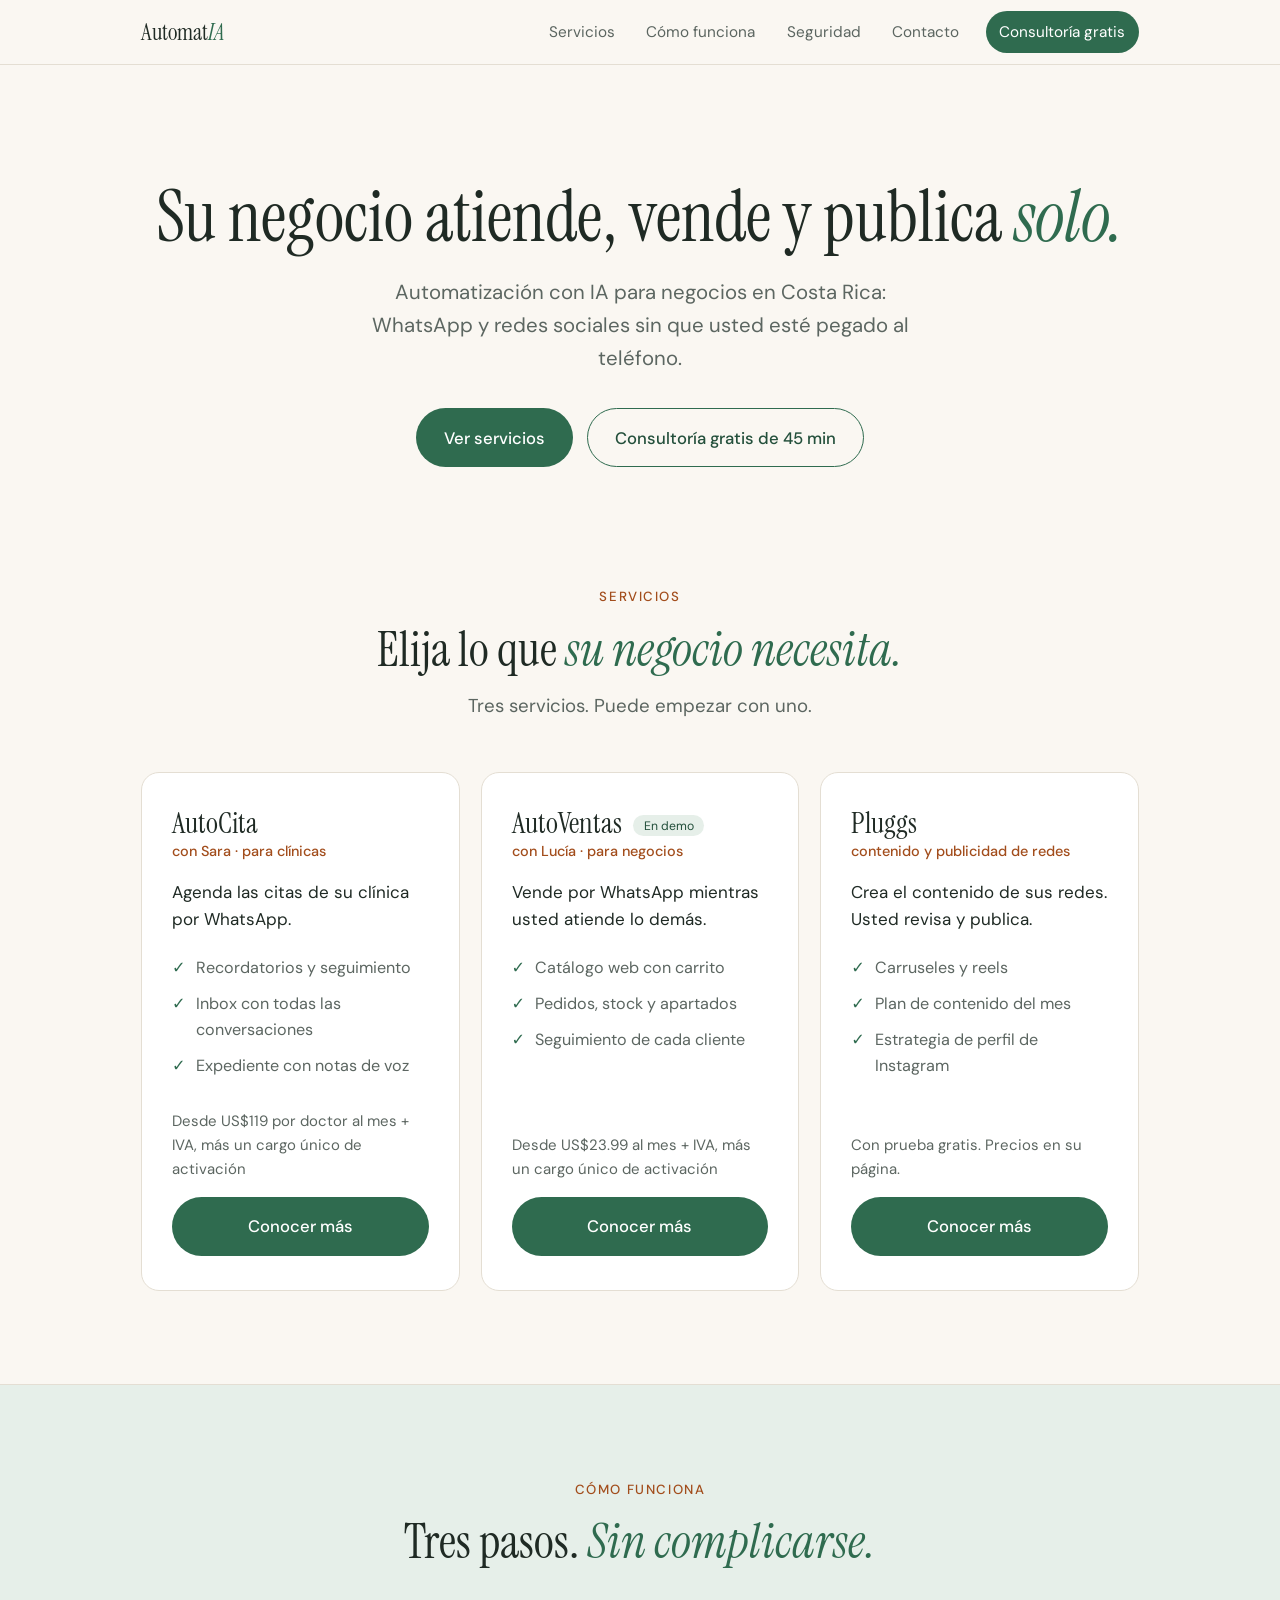
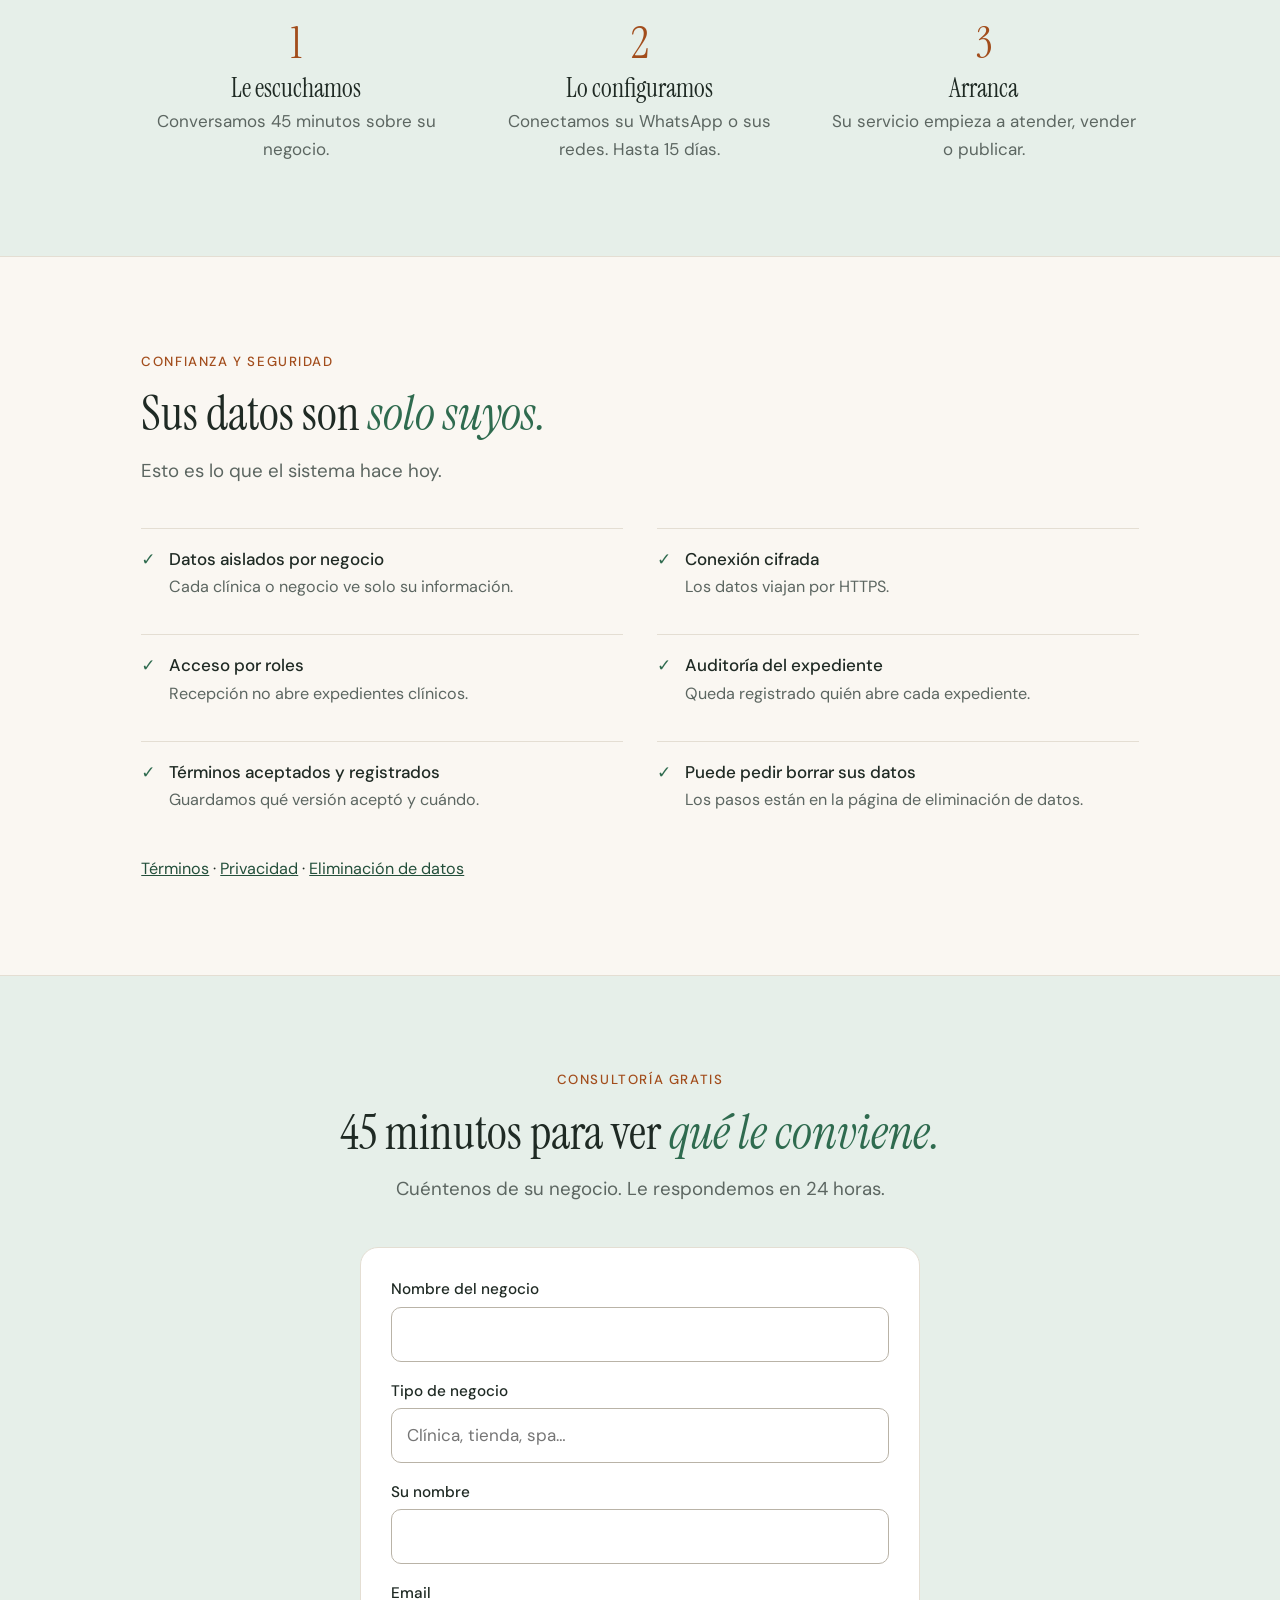
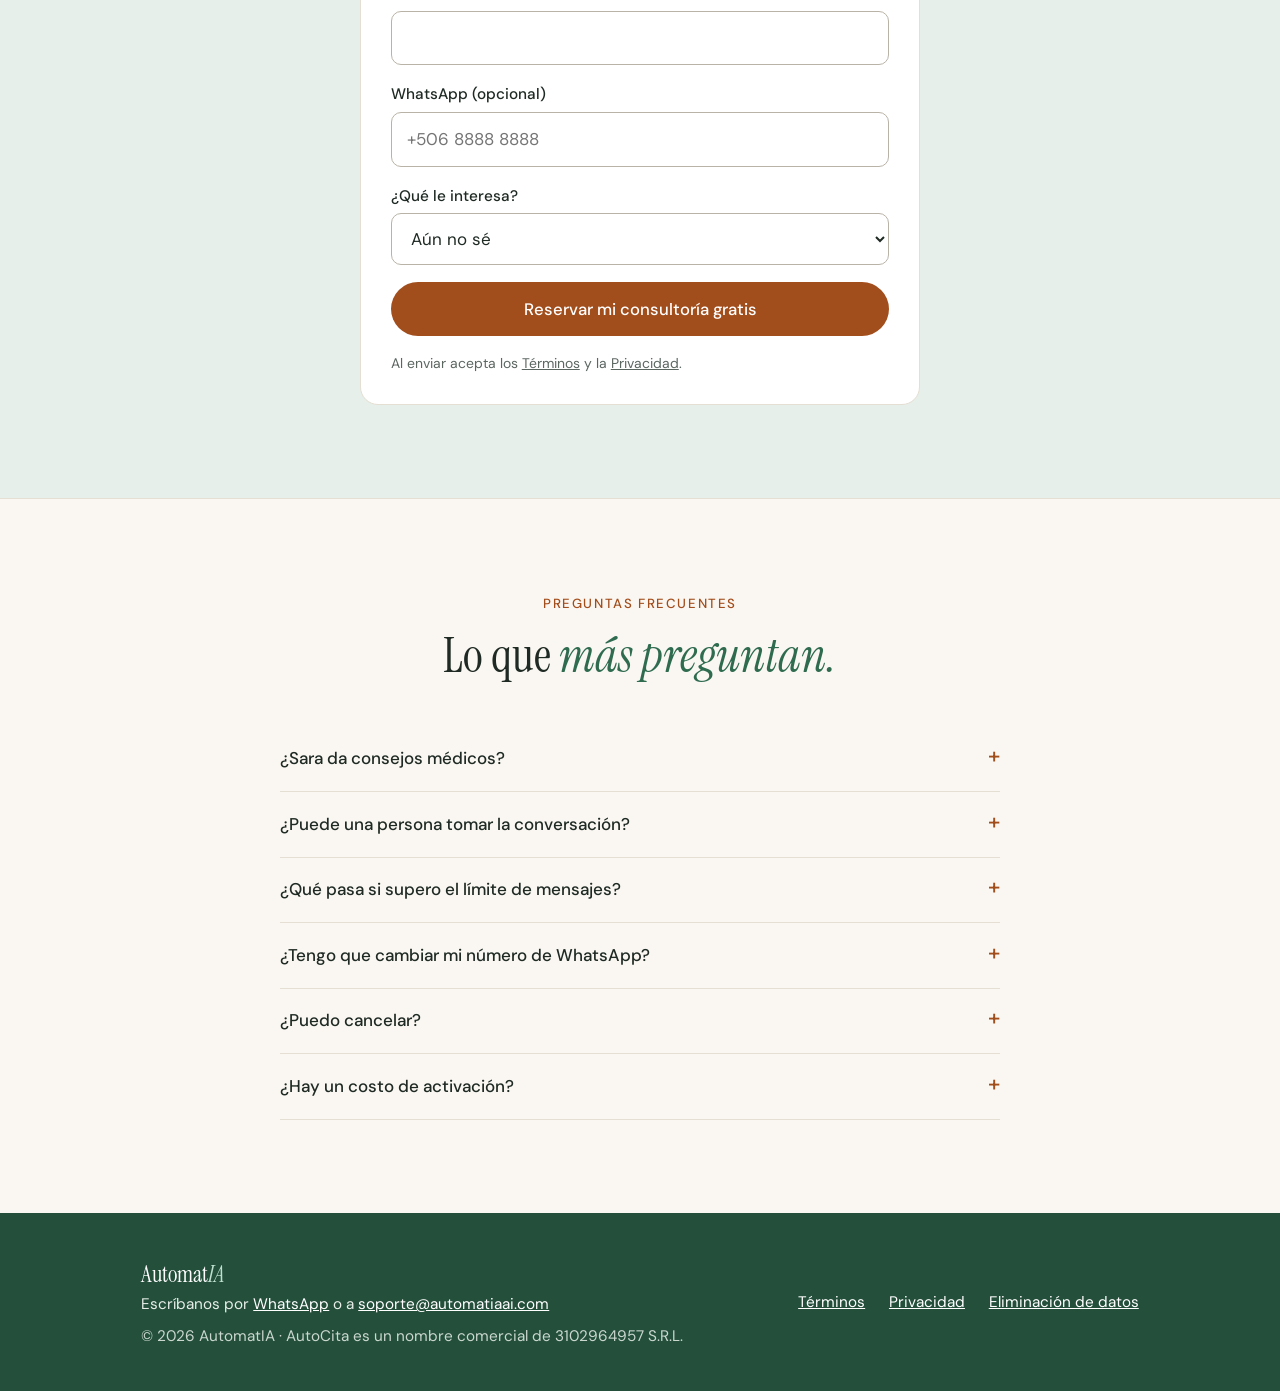
==== commit 650b7282: "Landing: alinear textos con Términos (excedente, cancelación, cargo de activación) Co-Authored-By: C" ====
--- a/index.html
+++ b/index.html
@@ -41,7 +41,7 @@
   <meta property="og:url" content="https://automatiaai.com/">
   <meta name="twitter:card" content="summary">
   <script type="application/ld+json">{"@context": "https://schema.org", "@type": "Organization", "name": "AutomatIA", "url": "https://automatiaai.com", "description": "Automatización con IA para negocios en Costa Rica: AutoCita, AutoVentas y Pluggs.", "areaServed": "CR", "sameAs": ["https://wa.me/50686205959"]}</script>
-  <script type="application/ld+json">{"@context": "https://schema.org", "@type": "FAQPage", "mainEntity": [{"@type": "Question", "name": "¿Sara da consejos médicos?", "acceptedAnswer": {"@type": "Answer", "text": "No. Sara agenda, confirma y recuerda citas. No diagnostica ni reemplaza a su médico."}}, {"@type": "Question", "name": "¿Puede una persona tomar la conversación?", "acceptedAnswer": {"@type": "Answer", "text": "Sí. Desde el inbox usted ve cada conversación y responde cuando haga falta."}}, {"@type": "Question", "name": "¿Qué pasa si supero el límite de mensajes?", "acceptedAnswer": {"@type": "Answer", "text": "Cada plan incluye mensajes al mes. Los extra se cobran como cargo adicional en el siguiente ciclo, según los Términos."}}, {"@type": "Question", "name": "¿Tengo que cambiar mi número de WhatsApp?", "acceptedAnswer": {"@type": "Answer", "text": "No. Conectamos su WhatsApp Business actual. No instala nada."}}, {"@type": "Question", "name": "¿Puedo cancelar?", "acceptedAnswer": {"@type": "Answer", "text": "Sí, escribiendo a soporte@automatiaai.com con 15 días de anticipación al siguiente cobro. La suscripción se renueva sola cada período."}}, {"@type": "Question", "name": "¿Quién publica en mis redes con Pluggs?", "acceptedAnswer": {"@type": "Answer", "text": "Usted. Pluggs crea el contenido, usted lo revisa y lo publica."}}]}</script>
+  <script type="application/ld+json">{"@context": "https://schema.org", "@type": "FAQPage", "mainEntity": [{"@type": "Question", "name": "¿Sara da consejos médicos?", "acceptedAnswer": {"@type": "Answer", "text": "No. Sara agenda, confirma y recuerda citas; no está diseñada para diagnosticar ni dar consejos médicos. Ante una duda de salud, el paciente debe consultar a su médico."}}, {"@type": "Question", "name": "¿Puede una persona tomar la conversación?", "acceptedAnswer": {"@type": "Answer", "text": "Sí. Desde el inbox usted ve cada conversación y responde cuando haga falta."}}, {"@type": "Question", "name": "¿Qué pasa si supero el límite de mensajes?", "acceptedAnswer": {"@type": "Answer", "text": "Cada plan incluye mensajes al mes. Los extra se cobran como cargo adicional en el siguiente ciclo, según los Términos."}}, {"@type": "Question", "name": "¿Tengo que cambiar mi número de WhatsApp?", "acceptedAnswer": {"@type": "Answer", "text": "No. Conectamos su WhatsApp Business actual. No instala nada."}}, {"@type": "Question", "name": "¿Puedo cancelar?", "acceptedAnswer": {"@type": "Answer", "text": "Sí, escribiendo a soporte@automatiaai.com con 15 días de anticipación al siguiente cobro. La suscripción se renueva sola cada período."}}, {"@type": "Question", "name": "¿Hay un costo de activación?", "acceptedAnswer": {"@type": "Answer", "text": "Sí. AutoCita y AutoVentas tienen un cargo único de activación, más IVA, que se indica en su cotización. No es reembolsable una vez iniciada la activación (Términos, cláusula 10)."}}]}</script>
   <link rel="preconnect" href="https://fonts.googleapis.com">
   <link href="https://fonts.googleapis.com/css2?family=Instrument+Serif:ital@0;1&family=DM+Sans:wght@300;400;500&display=swap" rel="stylesheet">
 <style>
@@ -188,7 +188,7 @@
           <li>Expediente con notas de voz</li>
         </ul>
         <!-- precio real: Starter US$119/doctor/mes + IVA (autocita.html, plan Starter clínica) -->
-        <p class="desde">Desde US$119 por doctor al mes + IVA</p>
+        <p class="desde">Desde US$119 por doctor al mes + IVA, más un cargo único de activación</p>
         <a class="btn btn-main" href="autocita.html">Conocer más</a>
       </article>
       <article class="card">
@@ -201,7 +201,7 @@
           <li>Seguimiento de cada cliente</li>
         </ul>
         <!-- precio real: AutoVentas Lite US$23.99/mes + IVA (lucia.html) -->
-        <p class="desde">Desde US$23.99 al mes + IVA</p>
+        <p class="desde">Desde US$23.99 al mes + IVA, más un cargo único de activación</p>
         <a class="btn btn-main" href="lucia.html">Conocer más</a>
       </article>
       <article class="card">
@@ -296,7 +296,7 @@
     <div class="faq">
       <details><summary>¿Sara da consejos médicos?</summary>
         <!-- VERIFICAR: no encontré en el código una instrucción explícita "no dar consejos médicos"; confirmar en el prompt de Sara antes de publicar. -->
-        <p>No. Sara agenda, confirma y recuerda citas. No diagnostica ni reemplaza a su médico.</p></details>
+        <p>No. Sara agenda, confirma y recuerda citas; no está diseñada para diagnosticar ni dar consejos médicos. Ante una duda de salud, el paciente debe consultar a su médico.</p></details>
       <details><summary>¿Puede una persona tomar la conversación?</summary>
         <!-- verif: inbox + bot_pausado + responder a mano (index-actualizado.js:2352-2410, 2652) -->
         <p>Sí. Desde el inbox usted ve cada conversación y responde cuando haga falta.</p></details>
@@ -308,8 +308,8 @@
       <details><summary>¿Puedo cancelar?</summary>
         <!-- verif: terminos.html cláusula 12 (15 días de aviso) y renovación automática. No se afirma "sin contrato largo". -->
         <p>Sí, escribiendo a soporte@automatiaai.com con 15 días de anticipación al siguiente cobro. La suscripción se renueva sola cada período.</p></details>
-      <details><summary>¿Quién publica en mis redes con Pluggs?</summary>
-        <p>Usted. Pluggs crea el contenido, usted lo revisa y lo publica.</p></details>
+      <details><summary>¿Hay un costo de activación?</summary>
+        <p>Sí. AutoCita y AutoVentas tienen un cargo único de activación, más IVA, que se indica en su cotización. No es reembolsable una vez iniciada la activación (Términos, cláusula 10).</p></details>
     </div>
   </div>
 </section>
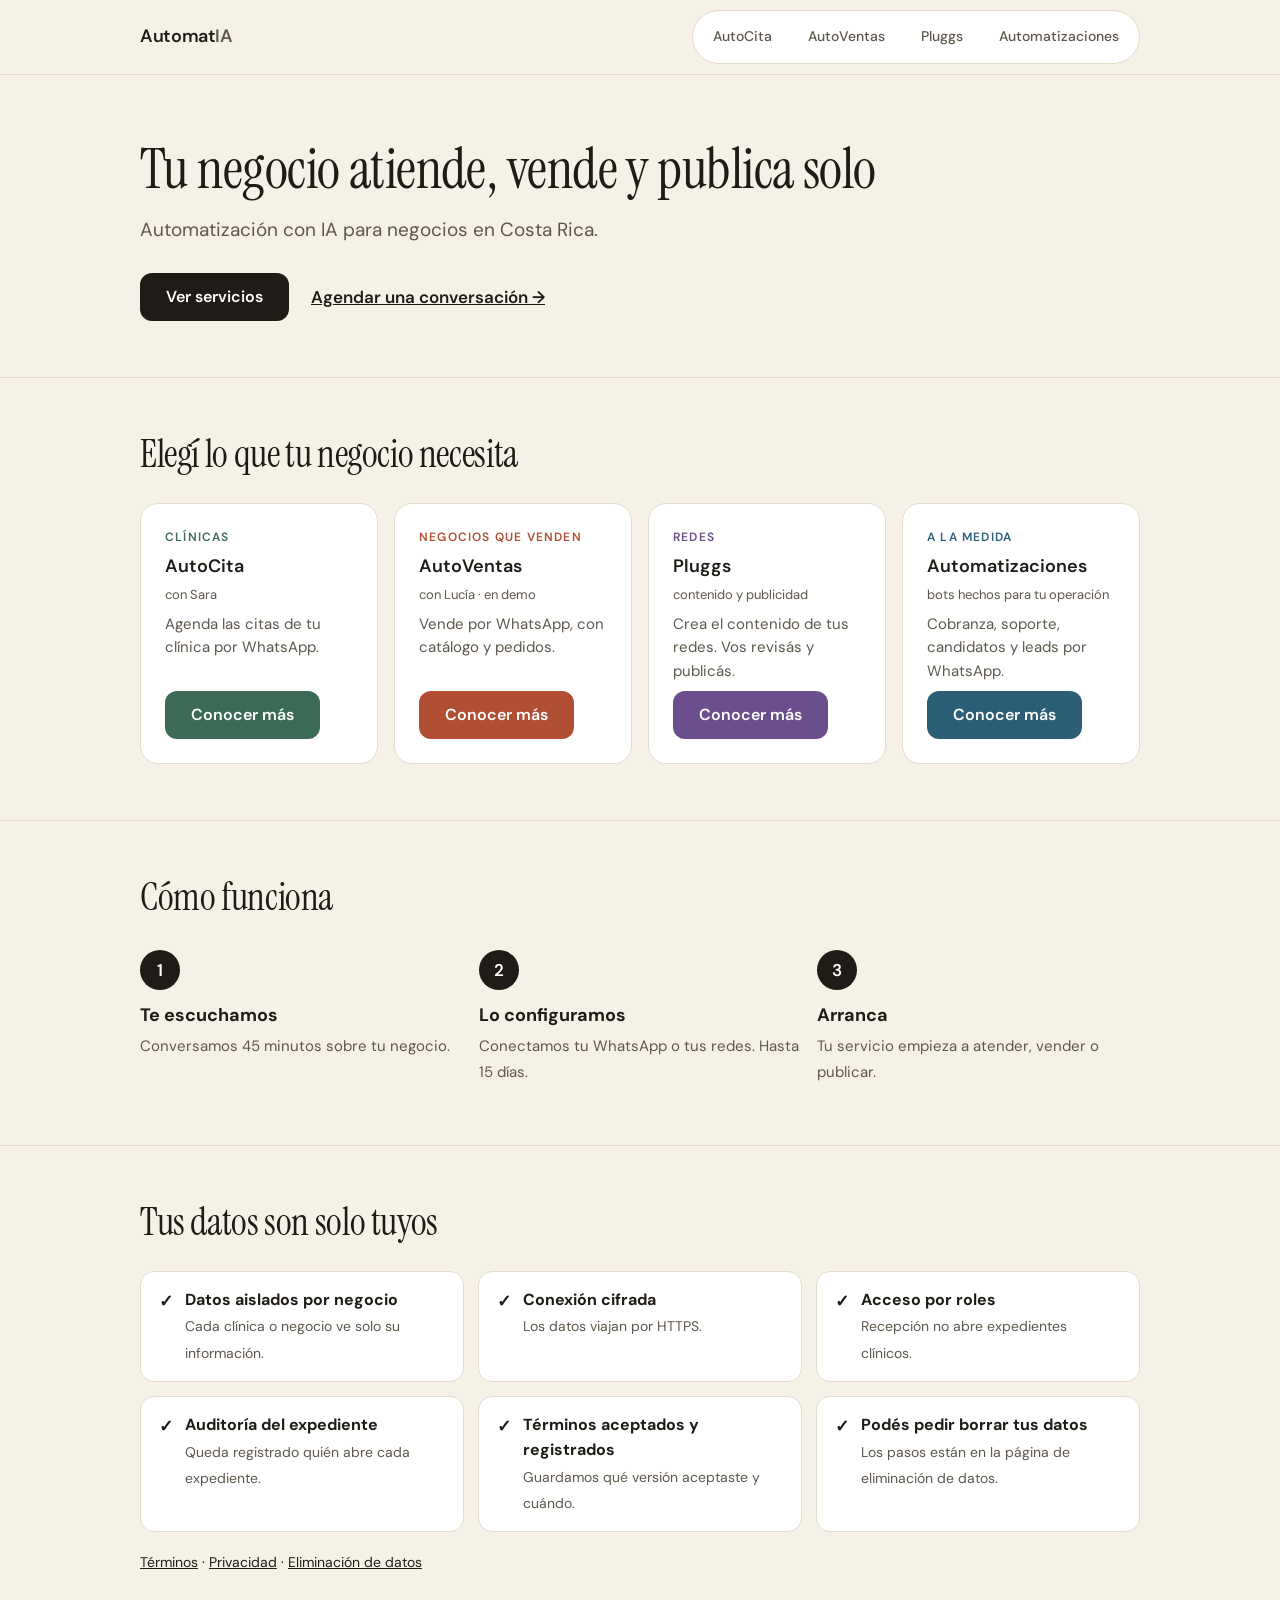
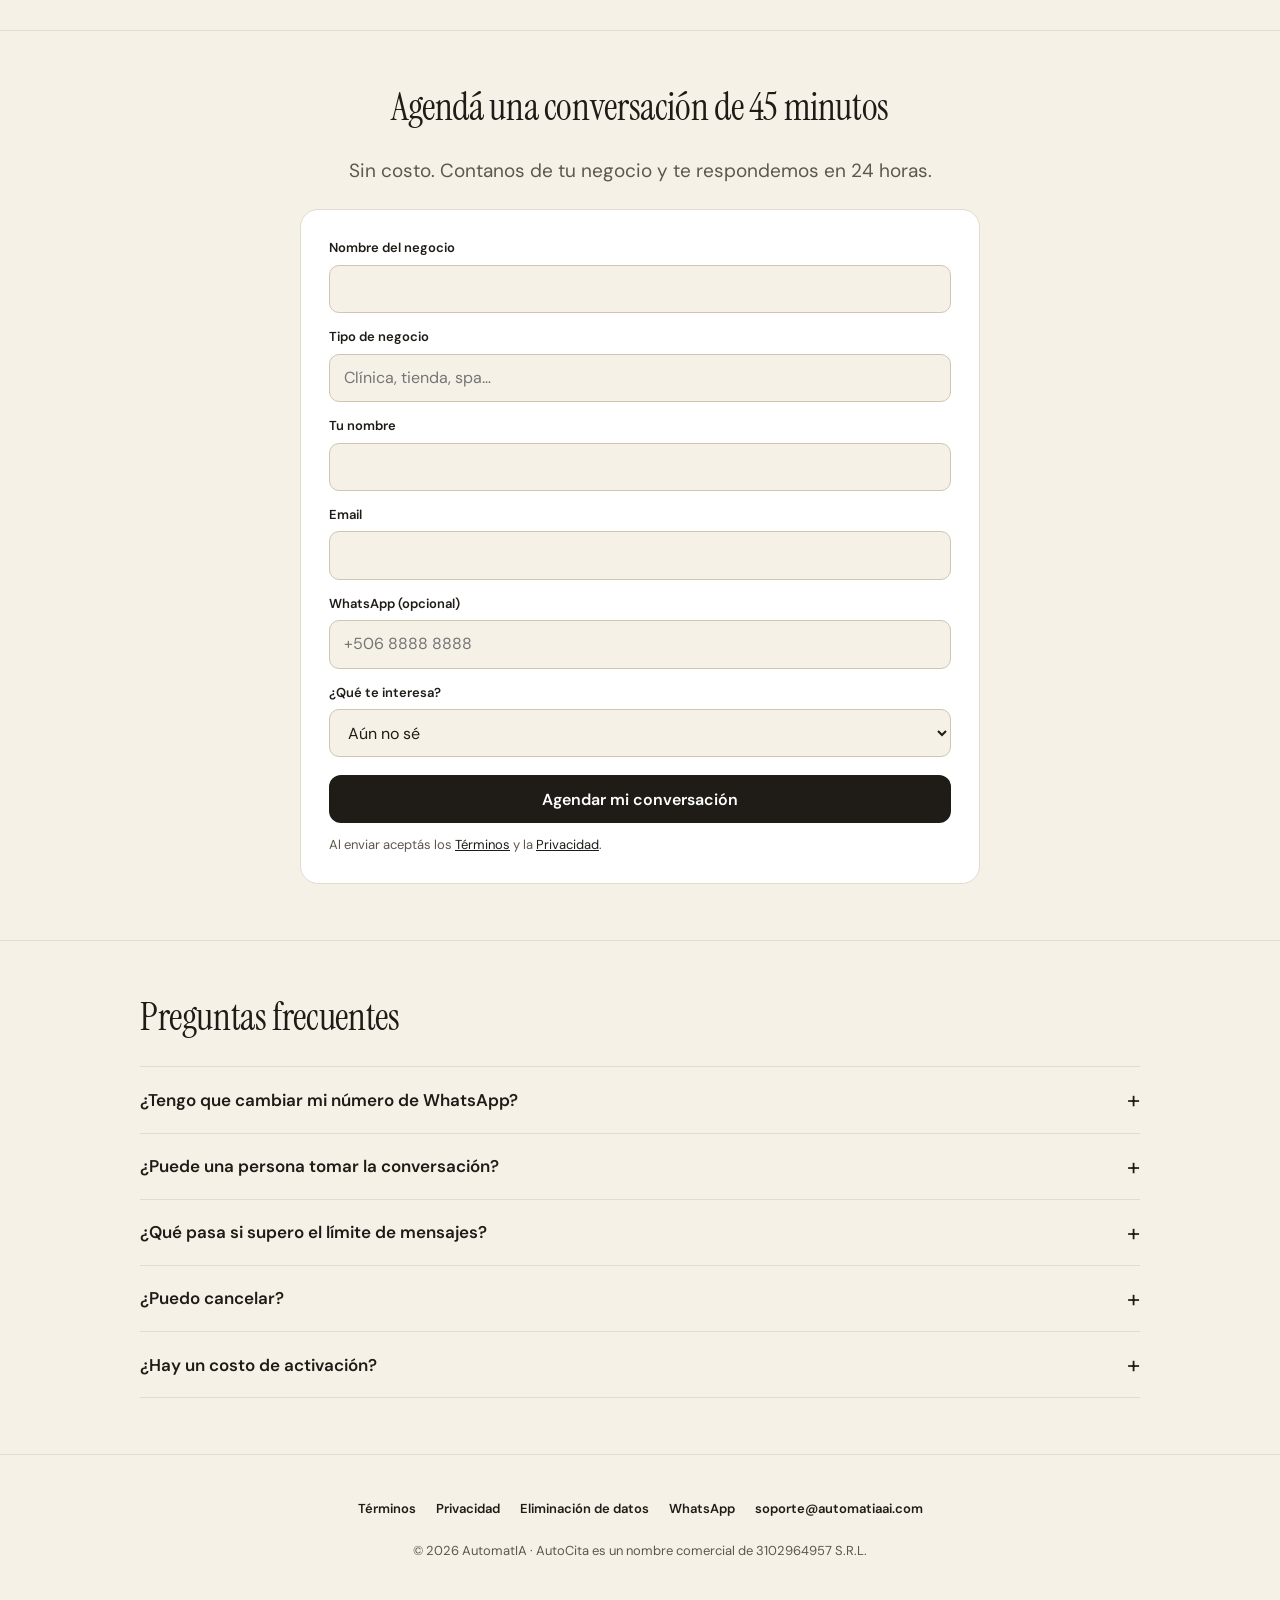
==== commit 431c295d: "Landing: plantilla unica, burbuja de 4 servicios y paleta por servicio Central y 4 paginas de servic" ====
--- a/index.html
+++ b/index.html
@@ -3,8 +3,8 @@
 <head>
   <meta charset="UTF-8">
   <meta name="viewport" content="width=device-width, initial-scale=1.0">
-  <title>AutomatIA — AutoCita, AutoVentas y Pluggs</title>
-  <meta name="description" content="Automatización con IA para negocios en Costa Rica: agenda citas por WhatsApp (AutoCita), vende por WhatsApp (AutoVentas) y crea el contenido de tus redes (Pluggs).">
+  <title>AutomatIA — AutoCita, AutoVentas, Pluggs y Automatizaciones</title>
+  <meta name="description" content="Automatización con IA para negocios en Costa Rica: agenda citas por WhatsApp (AutoCita), vende por WhatsApp (AutoVentas), crea el contenido de tus redes (Pluggs) y bots a la medida.">
   <meta name="google-site-verification" content="_8qZPSZGmV5F7HNqPFmdoXxoTfa0XFmqXMzItLBVEF8" />
   <meta name="facebook-domain-verification" content="z0a54sqp5qgldc2kkbyljly3v3r4a8" />
   <!-- Google tag (gtag.js) -->
@@ -36,317 +36,195 @@
   <meta property="og:type" content="website">
   <meta property="og:locale" content="es_CR">
   <meta property="og:site_name" content="AutomatIA">
-  <meta property="og:title" content="AutomatIA — AutoCita, AutoVentas y Pluggs">
-  <meta property="og:description" content="Automatización con IA para negocios en Costa Rica: agenda citas por WhatsApp (AutoCita), vende por WhatsApp (AutoVentas) y crea el contenido de tus redes (Pluggs).">
+  <meta property="og:title" content="AutomatIA — AutoCita, AutoVentas, Pluggs y Automatizaciones">
+  <meta property="og:description" content="Automatización con IA para negocios en Costa Rica: citas por WhatsApp, ventas por WhatsApp, contenido para redes y bots a la medida.">
   <meta property="og:url" content="https://automatiaai.com/">
   <meta name="twitter:card" content="summary">
-  <script type="application/ld+json">{"@context": "https://schema.org", "@type": "Organization", "name": "AutomatIA", "url": "https://automatiaai.com", "description": "Automatización con IA para negocios en Costa Rica: AutoCita, AutoVentas y Pluggs.", "areaServed": "CR", "sameAs": ["https://wa.me/50686205959"]}</script>
-  <script type="application/ld+json">{"@context": "https://schema.org", "@type": "FAQPage", "mainEntity": [{"@type": "Question", "name": "¿Sara da consejos médicos?", "acceptedAnswer": {"@type": "Answer", "text": "No. Sara agenda, confirma y recuerda citas; no está diseñada para diagnosticar ni dar consejos médicos. Ante una duda de salud, el paciente debe consultar a su médico."}}, {"@type": "Question", "name": "¿Puede una persona tomar la conversación?", "acceptedAnswer": {"@type": "Answer", "text": "Sí. Desde el inbox usted ve cada conversación y responde cuando haga falta."}}, {"@type": "Question", "name": "¿Qué pasa si supero el límite de mensajes?", "acceptedAnswer": {"@type": "Answer", "text": "Cada plan incluye mensajes al mes. Los extra se cobran como cargo adicional en el siguiente ciclo, según los Términos."}}, {"@type": "Question", "name": "¿Tengo que cambiar mi número de WhatsApp?", "acceptedAnswer": {"@type": "Answer", "text": "No. Conectamos su WhatsApp Business actual. No instala nada."}}, {"@type": "Question", "name": "¿Puedo cancelar?", "acceptedAnswer": {"@type": "Answer", "text": "Sí, escribiendo a soporte@automatiaai.com con 15 días de anticipación al siguiente cobro. La suscripción se renueva sola cada período."}}, {"@type": "Question", "name": "¿Hay un costo de activación?", "acceptedAnswer": {"@type": "Answer", "text": "Sí. AutoCita y AutoVentas tienen un cargo único de activación, más IVA, que se indica en su cotización. No es reembolsable una vez iniciada la activación (Términos, cláusula 10)."}}]}</script>
+  <script type="application/ld+json">{"@context": "https://schema.org", "@type": "Organization", "name": "AutomatIA", "url": "https://automatiaai.com", "description": "Automatización con IA para negocios en Costa Rica: AutoCita, AutoVentas, Pluggs y Automatizaciones a la medida.", "areaServed": "CR", "sameAs": ["https://wa.me/50686205959"]}</script>
+  <script type="application/ld+json">{"@context": "https://schema.org", "@type": "FAQPage", "mainEntity": [{"@type": "Question", "name": "¿Tengo que cambiar mi número de WhatsApp?", "acceptedAnswer": {"@type": "Answer", "text": "No. Conectamos tu WhatsApp Business actual. No instalás nada."}}, {"@type": "Question", "name": "¿Puede una persona tomar la conversación?", "acceptedAnswer": {"@type": "Answer", "text": "Sí. Desde el inbox ves cada conversación y respondés cuando haga falta."}}, {"@type": "Question", "name": "¿Qué pasa si supero el límite de mensajes?", "acceptedAnswer": {"@type": "Answer", "text": "Cada plan incluye mensajes al mes. Los extra se cobran como cargo adicional en el siguiente ciclo, según los Términos."}}, {"@type": "Question", "name": "¿Puedo cancelar?", "acceptedAnswer": {"@type": "Answer", "text": "Sí, escribiendo a soporte@automatiaai.com con 15 días de anticipación al siguiente cobro. La suscripción se renueva sola cada período."}}, {"@type": "Question", "name": "¿Hay un costo de activación?", "acceptedAnswer": {"@type": "Answer", "text": "Sí. AutoCita y AutoVentas tienen un cargo único de activación, más IVA, que se indica en tu cotización. No es reembolsable una vez iniciada la activación (Términos, cláusula 10)."}}]}</script>
   <link rel="preconnect" href="https://fonts.googleapis.com">
-  <link href="https://fonts.googleapis.com/css2?family=Instrument+Serif:ital@0;1&family=DM+Sans:wght@300;400;500&display=swap" rel="stylesheet">
-<style>
-  :root{--verde:#2f6b4f;--verde-oscuro:#234f3b;--verde-claro:#e6efe9;--terracota:#c1662f;--terracota-txt:#a24d1c;--crema:#faf7f2;--texto:#1f2a24;--gris:#5c6661;--borde:#e4ded3;--blanco:#fff}
-  *,*::before,*::after{box-sizing:border-box;margin:0;padding:0}
-  html{scroll-behavior:smooth;font-size:17px}
-  body{background:var(--crema);color:var(--texto);font-family:'DM Sans',system-ui,sans-serif;line-height:1.6;overflow-x:hidden}
-  h1,h2,h3{font-family:'Instrument Serif',Georgia,serif;font-weight:400;line-height:1.15}
-  a{color:inherit}
-  :focus-visible{outline:3px solid var(--terracota-txt);outline-offset:3px}
-  .skip{position:absolute;left:-999px;top:0;background:var(--verde);color:#fff;padding:.6rem 1rem;z-index:100}
-  .skip:focus{left:0}
-  .wrap{max-width:1040px;margin:0 auto;padding:0 1.25rem}
-  nav.top{position:sticky;top:0;z-index:50;background:rgba(250,247,242,.96);border-bottom:1px solid var(--borde);backdrop-filter:blur(8px)}
-  .nav-in{display:flex;align-items:center;justify-content:space-between;gap:1rem;height:64px}
-  .logo{font-family:'Instrument Serif',serif;font-size:1.35rem;text-decoration:none;color:var(--texto)}
-  .logo em{color:var(--verde);font-style:italic}
-  .links{display:flex;align-items:center;gap:.25rem;list-style:none}
-  .links a{display:block;padding:.5rem .8rem;border-radius:999px;text-decoration:none;font-size:.9rem;color:var(--gris)}
-  .links a:hover{background:var(--verde-claro);color:var(--verde-oscuro)}
-  .links a.cta{background:var(--verde);color:#fff;margin-left:.5rem}
-  .links a.cta:hover{background:var(--verde-oscuro)}
-  .menu-btn{display:none;background:none;border:0;padding:.5rem;cursor:pointer;color:var(--texto)}
-  .mobile{display:none;border-top:1px solid var(--borde);padding:.5rem 1.25rem 1rem}
-  .mobile.open{display:block}
-  .mobile a{display:block;padding:.8rem 0;text-decoration:none;border-bottom:1px solid var(--borde)}
-  @media(max-width:820px){.links{display:none}.menu-btn{display:block}}
-  section{padding:5.5rem 0}
-  .label{font-size:.78rem;letter-spacing:.12em;text-transform:uppercase;color:var(--terracota-txt);font-weight:500;margin-bottom:.9rem}
-  h2{font-size:clamp(1.9rem,4.5vw,2.8rem);margin-bottom:.8rem}
-  h2 em,h1 em{font-style:italic;color:var(--verde)}
-  .lead{color:var(--gris);font-size:1.1rem;max-width:34rem}
-  .center{text-align:center}.center .lead{margin:0 auto}
-  .hero{padding:6.5rem 0 5rem;text-align:center}
-  h1{font-size:clamp(2.4rem,7vw,4.2rem);margin-bottom:1.1rem}
-  .hero .lead{margin:0 auto 2rem;font-size:1.2rem}
-  .btns{display:flex;gap:.8rem;justify-content:center;flex-wrap:wrap}
-  .btn{display:inline-block;padding:.9rem 1.6rem;border-radius:999px;font-weight:500;font-size:.98rem;text-decoration:none;border:1.5px solid transparent;cursor:pointer;font-family:inherit}
-  .btn-main{background:var(--verde);color:#fff}.btn-main:hover{background:var(--verde-oscuro)}
-  .btn-sec{background:transparent;color:var(--verde-oscuro);border-color:var(--verde)}.btn-sec:hover{background:var(--verde-claro)}
-  .btn-terra{background:var(--terracota-txt);color:#fff}.btn-terra:hover{background:#873f15}
-  .cards{display:grid;grid-template-columns:repeat(3,1fr);gap:1.25rem;margin-top:3rem}
-  @media(max-width:900px){.cards{grid-template-columns:1fr;max-width:520px;margin-left:auto;margin-right:auto}}
-  .card{background:var(--blanco);border:1px solid var(--borde);border-radius:18px;padding:2rem 1.75rem;display:flex;flex-direction:column;text-align:left}
-  .card h3{font-size:1.7rem}
-  .card .who{font-size:.85rem;color:var(--terracota-txt);font-weight:500;margin-bottom:.9rem}
-  .card .what{color:var(--texto);margin-bottom:1rem}
-  .card ul{list-style:none;margin-bottom:1.5rem}
-  .card li{padding:.3rem 0 .3rem 1.4rem;position:relative;color:var(--gris);font-size:.95rem}
-  .card li::before{content:'✓';position:absolute;left:0;color:var(--verde);font-weight:700}
-  .card .desde{font-size:.88rem;color:var(--gris);margin-top:auto;margin-bottom:.9rem}
-  .card .btn{text-align:center}
-  .tag{display:inline-block;font-size:.72rem;background:var(--verde-claro);color:var(--verde-oscuro);padding:.2rem .6rem;border-radius:999px;margin-left:.4rem;vertical-align:middle;font-family:'DM Sans',sans-serif}
-  .alt{background:var(--verde-claro);border-top:1px solid var(--borde);border-bottom:1px solid var(--borde)}
-  .steps{display:grid;grid-template-columns:repeat(3,1fr);gap:2rem;margin-top:3rem}
-  @media(max-width:760px){.steps{grid-template-columns:1fr}}
-  .step .n{font-family:'Instrument Serif',serif;font-size:2.6rem;color:var(--terracota-txt);line-height:1}
-  .step h3{font-size:1.5rem;margin:.5rem 0 .3rem}
-  .step p{color:var(--gris)}
-  .sec-grid{display:grid;grid-template-columns:repeat(2,1fr);gap:1rem 2rem;margin-top:2.5rem}
-  @media(max-width:760px){.sec-grid{grid-template-columns:1fr}}
-  .sec-item{display:flex;gap:.8rem;padding:1rem 0;border-top:1px solid var(--borde)}
-  .sec-item b{display:block;font-weight:500}
-  .sec-item span{color:var(--gris);font-size:.95rem}
-  .sec-item i{font-style:normal;color:var(--verde);font-weight:700}
-  .more{margin-top:1.5rem;font-size:.95rem}.more a{color:var(--verde-oscuro)}
-  #casos[hidden]{display:none}
-  .form{max-width:560px;margin:2.5rem auto 0;text-align:left;background:var(--blanco);border:1px solid var(--borde);border-radius:18px;padding:1.75rem}
-  .field{margin-bottom:1rem}
-  .field label{display:block;font-size:.9rem;margin-bottom:.3rem;font-weight:500}
-  .field input,.field select,.field textarea{width:100%;padding:.75rem .9rem;border:1.5px solid #b9b3a7;border-radius:10px;font:inherit;background:#fff;color:var(--texto)}
-  .hp{position:absolute;left:-5000px;height:0;overflow:hidden}
-  .form .btn{width:100%}
-  .msg{display:none;margin:.5rem 0 1rem;padding:.75rem 1rem;border-radius:10px;font-size:.95rem}
-  .msg.show{display:block}.msg.ok{background:var(--verde-claro);color:var(--verde-oscuro)}.msg.err{background:#fdecec;color:#8f1d22}
-  .nota{font-size:.82rem;color:var(--gris);margin-top:.9rem}
-  .faq{max-width:720px;margin:2.5rem auto 0;text-align:left}
-  .faq details{border-bottom:1px solid var(--borde)}
-  .faq summary{cursor:pointer;padding:1.1rem 0;font-weight:500;list-style:none;display:flex;justify-content:space-between;gap:1rem}
-  .faq summary::-webkit-details-marker{display:none}
-  .faq summary::after{content:'+';color:var(--terracota-txt);font-size:1.3rem;line-height:1}
-  .faq details[open] summary::after{content:'–'}
-  .faq p{padding:0 0 1.2rem;color:var(--gris)}
-  footer{background:var(--verde-oscuro);color:#e8efe9;padding:2.5rem 0;font-size:.9rem}
-  .foot{display:flex;flex-wrap:wrap;gap:1rem 2rem;justify-content:space-between;align-items:center}
-  footer a{color:#fff}
-  .foot-links{display:flex;flex-wrap:wrap;gap:.5rem 1.4rem}
-  @media(prefers-reduced-motion:reduce){html{scroll-behavior:auto}}
-  @media(max-width:560px){section{padding:4rem 0}.hero{padding:4.5rem 0 3.5rem}}
-</style>
+  <link href="https://fonts.googleapis.com/css2?family=Instrument+Serif:ital@0;1&family=DM+Sans:wght@400;500;600&display=swap" rel="stylesheet">
+  <link rel="stylesheet" href="/assets/site.css">
+  <style>
+    /* Central (22/10/2026): solo lo propio de esta página; lo demás vive en assets/site.css */
+    .hp{position:absolute;left:-5000px;height:0;overflow:hidden}
+    .tarjeta .quien{font-size:13px;color:var(--gris)}
+    .seg{display:grid;gap:14px;grid-template-columns:repeat(auto-fit,minmax(280px,1fr))}
+    .seg-item{display:flex;gap:12px;align-items:flex-start;background:var(--papel);border:1px solid var(--linea);border-radius:14px;padding:16px 18px}
+    .seg-item i{font-style:normal;color:var(--tinta);font-weight:700}
+    .seg-item b{display:block;font-size:16px}
+    .seg-item span{font-size:14px;color:var(--gris)}
+    .mas{margin-top:20px;font-size:14px}
+    .mas a{color:var(--tinta)}
+    select{font:inherit;font-size:16px;min-height:48px;padding:11px 14px;border:1px solid #CFC5B1;border-radius:10px;background:var(--crema);color:var(--tinta)}
+    .nota{font-size:13px;color:var(--gris);margin-top:12px}
+    .centro{text-align:center}
+    .centro .sub{margin-left:auto;margin-right:auto}
+    .centro .form{margin:0 auto;text-align:left}
+    .form .campo{margin-bottom:14px}
+    .form .btn{margin-top:4px}
+  </style>
 </head>
 <body>
-<a class="skip" href="#servicios">Saltar al contenido</a>
-<nav class="top" aria-label="Principal">
-  <div class="wrap nav-in">
-    <a href="index.html" class="logo">Automat<em>IA</em></a>
-    <ul class="links">
-      <li><a href="#servicios">Servicios</a></li>
-      <li><a href="#como-funciona">Cómo funciona</a></li>
-      <li><a href="#seguridad">Seguridad</a></li>
-      <li><a href="#contacto">Contacto</a></li>
-      <li><a href="#consultoria" class="cta">Consultoría gratis</a></li>
-    </ul>
-    <button class="menu-btn" id="menu-btn" aria-label="Abrir menú" aria-expanded="false" aria-controls="mobile">
-      <svg width="24" height="24" viewBox="0 0 24 24" fill="none" stroke="currentColor" stroke-width="2" aria-hidden="true"><line x1="3" y1="6" x2="21" y2="6"/><line x1="3" y1="12" x2="21" y2="12"/><line x1="3" y1="18" x2="21" y2="18"/></svg>
-    </button>
-  </div>
-  <div class="mobile" id="mobile">
-    <a href="#servicios">Servicios</a>
-    <a href="#como-funciona">Cómo funciona</a>
-    <a href="#seguridad">Seguridad</a>
-    <a href="#contacto">Contacto</a>
-    <a href="#consultoria"><b>Consultoría gratis de 45 min</b></a>
-  </div>
-</nav>
+<header id="topbar"></header>
 
 <main>
-<!-- 1. Hero -->
-<section class="hero">
+  <!-- 1. Hero -->
+  <section class="hero">
+    <div class="wrap">
+      <h1>Tu negocio atiende, vende y publica solo</h1>
+      <p class="sub">Automatización con IA para negocios en Costa Rica.</p>
+      <div class="acciones">
+        <a class="btn" href="#servicios">Ver servicios</a>
+        <a class="enlace" href="#consultoria">Agendar una conversación →</a>
+      </div>
+    </div>
+  </section>
+
+  <!-- 2. Los 4 servicios, cada uno con su color -->
+  <section class="seccion" id="servicios">
+    <div class="wrap">
+      <h2>Elegí lo que tu negocio necesita</h2>
+      <div class="tarjetas">
+        <article class="tarjeta" data-s="autocita">
+          <span class="etiqueta">Clínicas</span>
+          <h3>AutoCita</h3>
+          <p class="quien">con Sara</p>
+          <p>Agenda las citas de tu clínica por WhatsApp.</p>
+          <!-- precio real: Starter US$119/doctor/mes + IVA (autocita.html) -->
+          <a class="btn" href="/autocita.html">Conocer más</a>
+        </article>
+        <article class="tarjeta" data-s="autoventas">
+          <span class="etiqueta">Negocios que venden</span>
+          <h3>AutoVentas</h3>
+          <p class="quien">con Lucía · en demo</p>
+          <p>Vende por WhatsApp, con catálogo y pedidos.</p>
+          <!-- precio real: AutoVentas Lite US$23.99/mes + IVA (lucia.html) -->
+          <a class="btn" href="/lucia.html">Conocer más</a>
+        </article>
+        <article class="tarjeta" data-s="pluggs">
+          <span class="etiqueta">Redes</span>
+          <h3>Pluggs</h3>
+          <p class="quien">contenido y publicidad</p>
+          <p>Crea el contenido de tus redes. Vos revisás y publicás.</p>
+          <a class="btn" href="/pluggs.html">Conocer más</a>
+        </article>
+        <article class="tarjeta" data-s="automatizaciones">
+          <span class="etiqueta">A la medida</span>
+          <h3>Automatizaciones</h3>
+          <p class="quien">bots hechos para tu operación</p>
+          <p>Cobranza, soporte, candidatos y leads por WhatsApp.</p>
+          <a class="btn" href="/automatizaciones.html">Conocer más</a>
+        </article>
+      </div>
+    </div>
+  </section>
+
+  <!-- 3. Cómo funciona -->
+  <section class="seccion" id="como-funciona">
+    <div class="wrap">
+      <h2>Cómo funciona</h2>
+      <div class="pasos">
+        <div class="paso"><b>Te escuchamos</b><span>Conversamos 45 minutos sobre tu negocio.</span></div>
+        <div class="paso"><b>Lo configuramos</b><span>Conectamos tu WhatsApp o tus redes. Hasta 15 días.</span></div>
+        <div class="paso"><b>Arranca</b><span>Tu servicio empieza a atender, vender o publicar.</span></div>
+      </div>
+    </div>
+  </section>
+
+  <!-- 4. Confianza y seguridad. Cada afirmación tiene su nota de dónde se comprueba (comentario HTML). -->
+  <section class="seccion" id="seguridad">
+    <div class="wrap">
+      <h2>Tus datos son solo tuyos</h2>
+      <div class="seg">
+        <!-- verif: RLS habilitado en conversaciones/mensajes/actividad (autocita-inbox.sql:88,109; actividad-log.sql:19; autoventas-esquema.sql). VERIFICAR cobertura de RLS en TODAS las tablas. -->
+        <div class="seg-item"><i>✓</i><div><b>Datos aislados por negocio</b><span>Cada clínica o negocio ve solo su información.</span></div></div>
+        <!-- verif: conexiones a la API y a Supabase por https (LEADS_API, URLs de Railway). HSTS/TLS mínimo: VERIFICAR en el proveedor. -->
+        <div class="seg-item"><i>✓</i><div><b>Conexión cifrada</b><span>Los datos viajan por HTTPS.</span></div></div>
+        <!-- verif: roles; solo un rol profesional ve expedientes (index-actualizado.js:2243; roles-expediente-v2.sql) -->
+        <div class="seg-item"><i>✓</i><div><b>Acceso por roles</b><span>Recepción no abre expedientes clínicos.</span></div></div>
+        <!-- verif: bitácora de acceso al expediente y a audios (expediente-auditoria-y-flujo.sql; index-actualizado.js:6182) -->
+        <div class="seg-item"><i>✓</i><div><b>Auditoría del expediente</b><span>Queda registrado quién abre cada expediente.</span></div></div>
+        <!-- verif: tabla terminos_aceptaciones con versión y fecha (index-actualizado.js:7448) -->
+        <div class="seg-item"><i>✓</i><div><b>Términos aceptados y registrados</b><span>Guardamos qué versión aceptaste y cuándo.</span></div></div>
+        <!-- verif: eliminacion-datos.html; retención 30 días tras cancelar (terminos.html cláusula 12) -->
+        <div class="seg-item"><i>✓</i><div><b>Podés pedir borrar tus datos</b><span>Los pasos están en la página de eliminación de datos.</span></div></div>
+      </div>
+      <p class="mas"><a href="/terminos.html">Términos</a> · <a href="/privacidad.html">Privacidad</a> · <a href="/eliminacion-datos.html">Eliminación de datos</a></p>
+    </div>
+  </section>
+
+  <!-- Casos de clientes: oculto hasta tener casos reales con permiso. No publicar ejemplos inventados. -->
+  <section id="casos" hidden></section>
+
+  <!-- 5. Consultoría -> POST /leads (misma validación, límites y anti-spam de antes) -->
+  <section class="seccion centro" id="consultoria">
+    <div class="wrap">
+      <h2>Agendá una conversación de 45 minutos</h2>
+      <p class="sub">Sin costo. Contanos de tu negocio y te respondemos en 24 horas. <!-- VERIFICAR: consultoría sin costo (confirmado por Eduardo 22/10/2026) y plazo de 24 h --></p>
+      <form class="form" id="leadForm" novalidate style="margin-top:24px">
+        <div class="campo"><label for="leadNegocio">Nombre del negocio</label><input type="text" id="leadNegocio" maxlength="150" required autocomplete="organization"></div>
+        <div class="campo"><label for="leadTipo">Tipo de negocio</label><input type="text" id="leadTipo" maxlength="80" placeholder="Clínica, tienda, spa…"></div>
+        <div class="campo"><label for="leadContacto">Tu nombre</label><input type="text" id="leadContacto" maxlength="150" required autocomplete="name"></div>
+        <div class="campo"><label for="leadEmail">Email</label><input type="email" id="leadEmail" maxlength="200" required autocomplete="email"></div>
+        <div class="campo"><label for="leadTelefono">WhatsApp (opcional)</label><input type="tel" id="leadTelefono" maxlength="30" placeholder="+506 8888 8888" autocomplete="tel"></div>
+        <div class="campo"><label for="leadInteres">¿Qué te interesa?</label>
+          <select id="leadInteres"><option value="">Aún no sé</option><option>AutoCita (citas)</option><option>AutoVentas (ventas)</option><option>Pluggs (redes)</option><option>Automatizaciones (a la medida)</option></select></div>
+        <div class="campo hp" aria-hidden="true"><label for="leadWeb">No llenar</label><input type="text" id="leadWeb" tabindex="-1" autocomplete="off"></div>
+        <div id="leadMsg" class="msg" role="status" aria-live="polite"></div>
+        <button type="submit" class="btn" id="leadSubmitBtn">Agendar mi conversación</button>
+        <p class="nota">Al enviar aceptás los <a href="/terminos.html">Términos</a> y la <a href="/privacidad.html">Privacidad</a>.</p>
+      </form>
+    </div>
+  </section>
+
+  <!-- 6. Preguntas frecuentes -->
+  <section class="seccion" id="faq">
+    <div class="wrap">
+      <h2>Preguntas frecuentes</h2>
+      <details><summary>¿Tengo que cambiar mi número de WhatsApp?</summary><div class="cuerpo">No. Conectamos tu WhatsApp Business actual. No instalás nada.</div></details>
+      <!-- verif: inbox + bot_pausado + responder a mano (index-actualizado.js:2352-2410, 2652) -->
+      <details><summary>¿Puede una persona tomar la conversación?</summary><div class="cuerpo">Sí. Desde el inbox ves cada conversación y respondés cuando haga falta.</div></details>
+      <!-- verif: terminos.html, cláusula de pagos (cargo adicional en el siguiente ciclo). VERIFICAR "nunca se cobra sin aprobación": los Términos no lo dicen. -->
+      <details><summary>¿Qué pasa si supero el límite de mensajes?</summary><div class="cuerpo">Cada plan incluye mensajes al mes. Los extra se cobran como cargo adicional en el siguiente ciclo, según los Términos.</div></details>
+      <!-- verif: terminos.html cláusula 12 (15 días de aviso) y renovación automática. No se afirma "sin contrato largo". -->
+      <details><summary>¿Puedo cancelar?</summary><div class="cuerpo">Sí, escribiendo a soporte@automatiaai.com con 15 días de anticipación al siguiente cobro. La suscripción se renueva sola cada período.</div></details>
+      <details><summary>¿Hay un costo de activación?</summary><div class="cuerpo">Sí. AutoCita y AutoVentas tienen un cargo único de activación, más IVA, que se indica en tu cotización. No es reembolsable una vez iniciada la activación (Términos, cláusula 10).</div></details>
+    </div>
+  </section>
+</main>
+
+<footer class="pie" id="contacto">
   <div class="wrap">
-    <h1>Su negocio atiende, vende y publica <em>solo.</em></h1>
-    <p class="lead">Automatización con IA para negocios en Costa Rica: WhatsApp y redes sociales sin que usted esté pegado al teléfono.</p>
-    <div class="btns">
-      <a class="btn btn-main" href="#servicios">Ver servicios</a>
-      <a class="btn btn-sec" href="#consultoria">Consultoría gratis de 45 min</a>
-    </div>
-  </div>
-</section>
-
-<!-- 2. Los 3 servicios -->
-<section id="servicios" class="center" style="padding-top:2rem">
-  <div class="wrap">
-    <div class="label">Servicios</div>
-    <h2>Elija lo que <em>su negocio necesita.</em></h2>
-    <p class="lead">Tres servicios. Puede empezar con uno.</p>
-    <div class="cards">
-      <article class="card">
-        <h3>AutoCita</h3>
-        <div class="who">con Sara · para clínicas</div>
-        <p class="what">Agenda las citas de su clínica por WhatsApp.</p>
-        <ul>
-          <li>Recordatorios y seguimiento</li>
-          <li>Inbox con todas las conversaciones</li>
-          <li>Expediente con notas de voz</li>
-        </ul>
-        <!-- precio real: Starter US$119/doctor/mes + IVA (autocita.html, plan Starter clínica) -->
-        <p class="desde">Desde US$119 por doctor al mes + IVA, más un cargo único de activación</p>
-        <a class="btn btn-main" href="autocita.html">Conocer más</a>
-      </article>
-      <article class="card">
-        <h3>AutoVentas <span class="tag">En demo</span></h3>
-        <div class="who">con Lucía · para negocios</div>
-        <p class="what">Vende por WhatsApp mientras usted atiende lo demás.</p>
-        <ul>
-          <li>Catálogo web con carrito</li>
-          <li>Pedidos, stock y apartados</li>
-          <li>Seguimiento de cada cliente</li>
-        </ul>
-        <!-- precio real: AutoVentas Lite US$23.99/mes + IVA (lucia.html) -->
-        <p class="desde">Desde US$23.99 al mes + IVA, más un cargo único de activación</p>
-        <a class="btn btn-main" href="lucia.html">Conocer más</a>
-      </article>
-      <article class="card">
-        <h3>Pluggs</h3>
-        <div class="who">contenido y publicidad de redes</div>
-        <p class="what">Crea el contenido de sus redes. Usted revisa y publica.</p>
-        <ul>
-          <li>Carruseles y reels</li>
-          <li>Plan de contenido del mes</li>
-          <li>Estrategia de perfil de Instagram</li>
-        </ul>
-        <p class="desde">Con prueba gratis. Precios en su página.</p>
-        <a class="btn btn-main" href="pluggs.html">Conocer más</a>
-      </article>
-    </div>
-  </div>
-</section>
-
-<!-- 3. Cómo funciona -->
-<section id="como-funciona" class="alt center">
-  <div class="wrap">
-    <div class="label">Cómo funciona</div>
-    <h2>Tres pasos. <em>Sin complicarse.</em></h2>
-    <div class="steps">
-      <div class="step"><div class="n">1</div><h3>Le escuchamos</h3><p>Conversamos 45 minutos sobre su negocio.</p></div>
-      <div class="step"><div class="n">2</div><h3>Lo configuramos</h3><p>Conectamos su WhatsApp o sus redes. Hasta 15 días.</p></div>
-      <div class="step"><div class="n">3</div><h3>Arranca</h3><p>Su servicio empieza a atender, vender o publicar.</p></div>
-    </div>
-  </div>
-</section>
-
-<!-- 4. Confianza y seguridad. Cada afirmación tiene su nota de dónde se comprueba (comentario HTML). -->
-<section id="seguridad">
-  <div class="wrap">
-    <div class="label">Confianza y seguridad</div>
-    <h2>Sus datos son <em>solo suyos.</em></h2>
-    <p class="lead">Esto es lo que el sistema hace hoy.</p>
-    <div class="sec-grid">
-      <!-- verif: RLS habilitado en conversaciones/mensajes/actividad (autocita-inbox.sql:88,109; actividad-log.sql:19; autoventas-esquema.sql). VERIFICAR cobertura de RLS en TODAS las tablas. -->
-      <div class="sec-item"><i>✓</i><div><b>Datos aislados por negocio</b><span>Cada clínica o negocio ve solo su información.</span></div></div>
-      <!-- verif: conexiones a la API y a Supabase por https (LEADS_API, URLs de Railway). HSTS/TLS mínimo: VERIFICAR en el proveedor. -->
-      <div class="sec-item"><i>✓</i><div><b>Conexión cifrada</b><span>Los datos viajan por HTTPS.</span></div></div>
-      <!-- verif: roles; solo un rol profesional ve expedientes (index-actualizado.js:2243; roles-expediente-v2.sql) -->
-      <div class="sec-item"><i>✓</i><div><b>Acceso por roles</b><span>Recepción no abre expedientes clínicos.</span></div></div>
-      <!-- verif: bitácora de acceso al expediente y a audios (expediente-auditoria-y-flujo.sql; index-actualizado.js:6182) -->
-      <div class="sec-item"><i>✓</i><div><b>Auditoría del expediente</b><span>Queda registrado quién abre cada expediente.</span></div></div>
-      <!-- verif: tabla terminos_aceptaciones con versión y fecha (index-actualizado.js:7448) -->
-      <div class="sec-item"><i>✓</i><div><b>Términos aceptados y registrados</b><span>Guardamos qué versión aceptó y cuándo.</span></div></div>
-      <!-- verif: eliminacion-datos.html; retención 30 días tras cancelar (terminos.html cláusula 12) -->
-      <div class="sec-item"><i>✓</i><div><b>Puede pedir borrar sus datos</b><span>Los pasos están en la página de eliminación de datos.</span></div></div>
-    </div>
-    <p class="more"><a href="terminos.html">Términos</a> · <a href="privacidad.html">Privacidad</a> · <a href="eliminacion-datos.html">Eliminación de datos</a></p>
-  </div>
-</section>
-
-<!-- Casos de clientes: oculto hasta tener casos reales con permiso. Quitar "hidden" y llenar con casos reales. -->
-<section id="casos" hidden class="center">
-  <div class="wrap">
-    <div class="label">Casos de clientes</div>
-    <h2>Negocios que <em>ya lo usan.</em></h2>
-    <!-- PENDIENTE: casos reales con permiso por escrito del cliente. No publicar ejemplos inventados. -->
-  </div>
-</section>
-
-<!-- 5. Consultoría gratis -->
-<section id="consultoria" class="alt center">
-  <div class="wrap">
-    <div class="label">Consultoría gratis</div>
-    <h2>45 minutos para ver <em>qué le conviene.</em></h2>
-    <p class="lead">Cuéntenos de su negocio. Le respondemos en 24 horas.</p>
-    <form class="form" id="leadForm" onsubmit="return enviarLead(event)" novalidate>
-      <div class="field"><label for="leadNegocio">Nombre del negocio</label><input type="text" id="leadNegocio" maxlength="150" required autocomplete="organization"></div>
-      <div class="field"><label for="leadTipo">Tipo de negocio</label><input type="text" id="leadTipo" maxlength="80" placeholder="Clínica, tienda, spa…"></div>
-      <div class="field"><label for="leadContacto">Su nombre</label><input type="text" id="leadContacto" maxlength="150" required autocomplete="name"></div>
-      <div class="field"><label for="leadEmail">Email</label><input type="email" id="leadEmail" maxlength="200" required autocomplete="email"></div>
-      <div class="field"><label for="leadTelefono">WhatsApp (opcional)</label><input type="tel" id="leadTelefono" maxlength="30" placeholder="+506 8888 8888" autocomplete="tel"></div>
-      <div class="field"><label for="leadInteres">¿Qué le interesa?</label>
-        <select id="leadInteres"><option value="">Aún no sé</option><option>AutoCita (citas)</option><option>AutoVentas (ventas)</option><option>Pluggs (redes)</option></select></div>
-      <div class="field hp" aria-hidden="true"><label for="leadWeb">No llenar</label><input type="text" id="leadWeb" tabindex="-1" autocomplete="off"></div>
-      <div id="leadMsg" class="msg" role="status" aria-live="polite"></div>
-      <button type="submit" class="btn btn-terra" id="leadSubmitBtn">Reservar mi consultoría gratis</button>
-      <p class="nota">Al enviar acepta los <a href="terminos.html">Términos</a> y la <a href="privacidad.html">Privacidad</a>.</p>
-    </form>
-  </div>
-</section>
-
-<!-- 6. FAQ -->
-<section id="faq" class="center">
-  <div class="wrap">
-    <div class="label">Preguntas frecuentes</div>
-    <h2>Lo que <em>más preguntan.</em></h2>
-    <div class="faq">
-      <details><summary>¿Sara da consejos médicos?</summary>
-        <!-- VERIFICAR: no encontré en el código una instrucción explícita "no dar consejos médicos"; confirmar en el prompt de Sara antes de publicar. -->
-        <p>No. Sara agenda, confirma y recuerda citas; no está diseñada para diagnosticar ni dar consejos médicos. Ante una duda de salud, el paciente debe consultar a su médico.</p></details>
-      <details><summary>¿Puede una persona tomar la conversación?</summary>
-        <!-- verif: inbox + bot_pausado + responder a mano (index-actualizado.js:2352-2410, 2652) -->
-        <p>Sí. Desde el inbox usted ve cada conversación y responde cuando haga falta.</p></details>
-      <details><summary>¿Qué pasa si supero el límite de mensajes?</summary>
-        <!-- verif: terminos.html, cláusula de pagos (cargo adicional en el siguiente ciclo). La landing vieja decía "nunca se cobra sin aprobación"; los Términos no lo dicen: VERIFICAR. -->
-        <p>Cada plan incluye mensajes al mes. Los extra se cobran como cargo adicional en el siguiente ciclo, según los Términos.</p></details>
-      <details><summary>¿Tengo que cambiar mi número de WhatsApp?</summary>
-        <p>No. Conectamos su WhatsApp Business actual. No instala nada.</p></details>
-      <details><summary>¿Puedo cancelar?</summary>
-        <!-- verif: terminos.html cláusula 12 (15 días de aviso) y renovación automática. No se afirma "sin contrato largo". -->
-        <p>Sí, escribiendo a soporte@automatiaai.com con 15 días de anticipación al siguiente cobro. La suscripción se renueva sola cada período.</p></details>
-      <details><summary>¿Hay un costo de activación?</summary>
-        <p>Sí. AutoCita y AutoVentas tienen un cargo único de activación, más IVA, que se indica en su cotización. No es reembolsable una vez iniciada la activación (Términos, cláusula 10).</p></details>
-    </div>
-  </div>
-</section>
-</main>
-
-<!-- 7. Pie -->
-<footer id="contacto">
-  <div class="wrap foot">
-    <div>
-      <a href="index.html" class="logo" style="color:#fff">Automat<em style="color:#bfe0cf">IA</em></a>
-      <div>Escríbanos por <a href="https://wa.me/50686205959?text=Hola%2C%20quiero%20info%20de%20AutomatIA" target="_blank" rel="noopener noreferrer">WhatsApp</a> o a <a href="mailto:soporte@automatiaai.com">soporte@automatiaai.com</a></div>
-      <div style="margin-top:.4rem;opacity:.85">© 2026 AutomatIA · AutoCita es un nombre comercial de 3102964957 S.R.L.</div>
-    </div>
-    <div class="foot-links">
-      <a href="terminos.html">Términos</a>
-      <a href="privacidad.html">Privacidad</a>
-      <a href="eliminacion-datos.html">Eliminación de datos</a>
-    </div>
+    <nav aria-label="Legal y contacto">
+      <a href="/terminos.html">Términos</a>
+      <a href="/privacidad.html">Privacidad</a>
+      <a href="/eliminacion-datos.html">Eliminación de datos</a>
+      <a href="https://wa.me/50686205959?text=Hola%2C%20quiero%20info%20de%20AutomatIA" target="_blank" rel="noopener noreferrer">WhatsApp</a>
+      <a href="mailto:soporte@automatiaai.com">soporte@automatiaai.com</a>
+    </nav>
+    <p>© 2026 AutomatIA · AutoCita es un nombre comercial de 3102964957 S.R.L.</p>
   </div>
 </footer>
 
+<script src="/assets/nav.js"></script>
 <script>
 const LEADS_API = 'https://autocita-production.up.railway.app';
-async function enviarLead(event) {
+document.getElementById('leadForm').addEventListener('submit', async function (event) {
   event.preventDefault();
   const btn = document.getElementById('leadSubmitBtn');
   const msgEl = document.getElementById('leadMsg');
   const v = id => document.getElementById(id).value.trim();
   const mostrar = (txt, ok) => { msgEl.textContent = txt; msgEl.className = 'msg show ' + (ok ? 'ok' : 'err'); };
   // Anti-spam: si el campo trampa viene lleno, se finge éxito y no se envía.
-  if (v('leadWeb')) { mostrar('Listo. Le escribimos en menos de 24 horas.', true); return false; }
+  if (v('leadWeb')) { mostrar('Listo. Te escribimos en menos de 24 horas.', true); return; }
   const nombre_negocio = v('leadNegocio'), nombre_contacto = v('leadContacto'), email = v('leadEmail');
   if (!nombre_negocio || !nombre_contacto || !/^[^\s@]+@[^\s@]+\.[^\s@]+$/.test(email)) {
-    mostrar('Revise el nombre del negocio, su nombre y el email.', false);
-    return false;
+    mostrar('Revisá el nombre del negocio, tu nombre y el email.', false);
+    return;
   }
   const interes = v('leadInteres');
+  // El texto de "mensaje" se mantiene igual que antes: lo leen el admin-panel y los filtros de leads.
   const body = {
     nombre_negocio, nombre_contacto, email,
     tipo_negocio: v('leadTipo'),
@@ -358,21 +236,14 @@
     const resp = await fetch(LEADS_API + '/leads', { method: 'POST', headers: { 'Content-Type': 'application/json' }, body: JSON.stringify(body) });
     const data = await resp.json().catch(() => ({}));
     if (!resp.ok) throw new Error(data.error || 'Error');
-    mostrar('Listo. Le escribimos en menos de 24 horas.', true);
+    mostrar('Listo. Te escribimos en menos de 24 horas.', true);
     document.getElementById('leadForm').reset();
   } catch (e) {
-    mostrar('Hubo un problema. Escríbanos por WhatsApp al +506 8620 5959.', false);
+    mostrar('Hubo un problema. Escribinos por WhatsApp al +506 8620 5959.', false);
   } finally {
-    btn.disabled = false; btn.textContent = 'Reservar mi consultoría gratis';
+    btn.disabled = false; btn.textContent = 'Agendar mi conversación';
   }
-  return false;
-}
-(function () {
-  const btn = document.getElementById('menu-btn'), menu = document.getElementById('mobile');
-  const cerrar = () => { menu.classList.remove('open'); btn.setAttribute('aria-expanded', 'false'); };
-  btn.addEventListener('click', () => { const o = menu.classList.toggle('open'); btn.setAttribute('aria-expanded', o); });
-  menu.addEventListener('click', e => { if (e.target.closest('a')) cerrar(); });
-})();
+});
 </script>
 </body>
 </html>
--- a/assets/site.css
+++ b/assets/site.css
@@ -0,0 +1,143 @@
+/* AutomatIA — hoja compartida de la landing (22/10/2026).
+   Neutros y tipografía iguales en todo el sitio; cada página declara su servicio
+   con <body data-servicio="autocita|autoventas|pluggs|automatizaciones"> y hereda su acento.
+   La central no declara servicio: queda neutra (tinta sobre crema). */
+
+:root{
+  --crema:#F6F1E7;
+  --papel:#FFFFFF;
+  --tinta:#1F1C17;
+  --gris:#5E574D;
+  --linea:#E3DBCB;
+  --error:#A3262C;
+  --ok-bg:#E8F0EA;
+  --serif:'Instrument Serif',Georgia,serif;
+  --sans:'DM Sans',-apple-system,BlinkMacSystemFont,'Segoe UI',Roboto,sans-serif;
+
+  /* Acento por defecto = central neutra */
+  --acento:#1F1C17;
+  --acento-hover:#000000;
+  --acento-suave:#EDE6D8;
+  --acento-texto:#1F1C17;
+}
+body[data-servicio="autocita"]{--acento:#3B6B57;--acento-hover:#2F5846;--acento-suave:#E4ECE6;--acento-texto:#3B6B57}
+body[data-servicio="autoventas"]{--acento:#B04F34;--acento-hover:#954128;--acento-suave:#F3E2DA;--acento-texto:#B04F34}
+body[data-servicio="pluggs"]{--acento:#6B4E8C;--acento-hover:#593F76;--acento-suave:#E9E3EF;--acento-texto:#6B4E8C}
+body[data-servicio="automatizaciones"]{--acento:#2C5F75;--acento-hover:#224C5E;--acento-suave:#DDE8ED;--acento-texto:#2C5F75}
+
+*{box-sizing:border-box;margin:0;padding:0}
+html{scroll-behavior:smooth}
+body{background:var(--crema);color:var(--tinta);font-family:var(--sans);font-size:17px;line-height:1.55;-webkit-font-smoothing:antialiased}
+a{color:var(--acento-texto)}
+.wrap{max-width:1040px;margin:0 auto;padding:0 20px}
+.sr{position:absolute;width:1px;height:1px;overflow:hidden;clip:rect(0 0 0 0);white-space:nowrap}
+:focus-visible{outline:3px solid var(--acento);outline-offset:3px;border-radius:6px}
+
+/* ---------- Burbuja de navegación (nav.js) ---------- */
+.topbar{position:sticky;top:0;z-index:50;background:rgba(246,241,231,.92);backdrop-filter:blur(8px);-webkit-backdrop-filter:blur(8px);border-bottom:1px solid var(--linea)}
+.topbar .wrap{display:flex;align-items:center;gap:16px;padding-top:10px;padding-bottom:10px}
+.marca{font-weight:600;font-size:18px;letter-spacing:-.02em;color:var(--tinta);text-decoration:none;white-space:nowrap}
+.marca b{font-weight:600;color:var(--gris)}
+.burbuja{display:flex;gap:4px;background:var(--papel);border:1px solid var(--linea);border-radius:999px;padding:4px;overflow-x:auto;scrollbar-width:none;-webkit-overflow-scrolling:touch;margin-left:auto;max-width:100%}
+.burbuja::-webkit-scrollbar{display:none}
+.burbuja a{flex:0 0 auto;display:flex;align-items:center;min-height:44px;padding:0 16px;border-radius:999px;font-size:14px;font-weight:500;color:var(--gris);text-decoration:none;white-space:nowrap;transition:background .2s,color .2s}
+.burbuja a:hover{color:var(--tinta);background:var(--crema)}
+.burbuja a[aria-current="page"]{color:#fff;font-weight:600}
+.burbuja a[data-s="autocita"][aria-current="page"]{background:#3B6B57}
+.burbuja a[data-s="autoventas"][aria-current="page"]{background:#B04F34}
+.burbuja a[data-s="pluggs"][aria-current="page"]{background:#6B4E8C}
+.burbuja a[data-s="automatizaciones"][aria-current="page"]{background:#2C5F75}
+@media(max-width:700px){
+  .topbar .wrap{flex-direction:column;align-items:stretch;gap:8px;padding-left:12px;padding-right:12px}
+  .marca{text-align:center}
+  .burbuja{margin-left:0;width:100%}
+}
+
+/* ---------- Tipografía ---------- */
+h1,h2,h3{font-family:var(--serif);font-weight:400;font-style:normal;letter-spacing:-.01em;line-height:1.08}
+h1{font-size:clamp(34px,6vw,56px)}
+h2{font-size:clamp(28px,4.4vw,38px);margin-bottom:28px}
+h3{font-size:22px}
+.etiqueta{display:inline-block;font-size:12px;font-weight:600;letter-spacing:.1em;text-transform:uppercase;color:var(--acento-texto);margin-bottom:16px}
+.sub{font-size:19px;color:var(--gris);margin-top:16px;max-width:34em}
+
+/* ---------- Botones ---------- */
+.acciones{display:flex;flex-wrap:wrap;align-items:center;gap:12px 22px;margin-top:28px}
+.btn{display:inline-flex;align-items:center;justify-content:center;min-height:48px;padding:0 26px;background:var(--acento);color:#fff;border:0;border-radius:12px;font:600 16px var(--sans);text-decoration:none;cursor:pointer;transition:background .2s}
+.btn:hover{background:var(--acento-hover)}
+.btn:disabled{opacity:.6;cursor:not-allowed}
+.enlace{display:inline-flex;align-items:center;min-height:44px;font-weight:600;color:var(--acento-texto)}
+
+/* ---------- Secciones ---------- */
+.hero{padding:64px 0 56px}
+.seccion{padding:56px 0;border-top:1px solid var(--linea)}
+@media(max-width:700px){.hero{padding:40px 0 36px}.seccion{padding:40px 0}}
+
+/* Tarjetas */
+.tarjetas{display:grid;gap:16px;grid-template-columns:repeat(auto-fit,minmax(220px,1fr))}
+.tarjeta{background:var(--papel);border:1px solid var(--linea);border-radius:18px;padding:24px;display:flex;flex-direction:column;gap:8px}
+.tarjeta .ico{width:44px;height:44px;border-radius:12px;background:var(--acento-suave);color:var(--acento-texto);display:grid;place-items:center;font-size:22px;margin-bottom:8px}
+.tarjeta h3{font-family:var(--sans);font-size:18px;font-weight:600;letter-spacing:0;line-height:1.25}
+.tarjeta p{font-size:15px;color:var(--gris)}
+.tarjeta .btn{margin-top:auto;align-self:flex-start}
+.tarjeta .etiqueta{margin-bottom:0}
+/* Tarjetas de servicio en la central: cada una con su color */
+.tarjeta[data-s="autocita"]{--acento:#3B6B57;--acento-hover:#2F5846;--acento-suave:#E4ECE6;--acento-texto:#3B6B57}
+.tarjeta[data-s="autoventas"]{--acento:#B04F34;--acento-hover:#954128;--acento-suave:#F3E2DA;--acento-texto:#B04F34}
+.tarjeta[data-s="pluggs"]{--acento:#6B4E8C;--acento-hover:#593F76;--acento-suave:#E9E3EF;--acento-texto:#6B4E8C}
+.tarjeta[data-s="automatizaciones"]{--acento:#2C5F75;--acento-hover:#224C5E;--acento-suave:#DDE8ED;--acento-texto:#2C5F75}
+
+/* Pasos */
+.pasos{display:grid;gap:16px;grid-template-columns:repeat(auto-fit,minmax(220px,1fr));counter-reset:paso}
+.paso{counter-increment:paso;padding:4px 0}
+.paso::before{content:counter(paso);display:grid;place-items:center;width:40px;height:40px;border-radius:50%;background:var(--acento);color:#fff;font-weight:600;margin-bottom:12px}
+.paso b{display:block;font-size:18px;margin-bottom:2px}
+.paso span{color:var(--gris);font-size:15px}
+
+/* Planes */
+.planes{display:grid;gap:16px;grid-template-columns:repeat(auto-fit,minmax(240px,1fr))}
+.plan{background:var(--papel);border:1px solid var(--linea);border-radius:18px;padding:26px}
+.plan .nombre{font-weight:600;font-size:16px;color:var(--acento-texto)}
+.plan .precio{font-family:var(--serif);font-size:44px;line-height:1.1;margin:6px 0 2px}
+.plan .nota{font-size:14px;color:var(--gris)}
+
+/* Plegables */
+details{border-top:1px solid var(--linea)}
+details:last-of-type{border-bottom:1px solid var(--linea)}
+summary{cursor:pointer;list-style:none;display:flex;align-items:center;justify-content:space-between;gap:16px;min-height:56px;padding:14px 0;font-weight:600;font-size:17px}
+summary::-webkit-details-marker{display:none}
+summary::after{content:"+";font-size:24px;font-weight:400;color:var(--acento-texto);flex:0 0 auto}
+details[open] summary::after{content:"–"}
+details .cuerpo{padding:0 0 20px;color:var(--gris);font-size:16px;max-width:42em}
+details .cuerpo p+p,details .cuerpo ul{margin-top:10px}
+details .cuerpo ul{padding-left:20px}
+.detalle{margin-top:24px}
+.detalle details{border-top:1px solid var(--linea)}
+
+/* Formulario */
+.form{background:var(--papel);border:1px solid var(--linea);border-radius:18px;padding:28px;max-width:680px}
+.form-fila{display:grid;gap:14px;grid-template-columns:1fr 1fr;margin-bottom:14px}
+.campo{display:flex;flex-direction:column;gap:6px}
+.campo.full{grid-column:1/-1}
+.campo label{font-size:13px;font-weight:600}
+.campo input,.campo textarea{font:inherit;font-size:16px;min-height:48px;padding:11px 14px;border:1px solid #CFC5B1;border-radius:10px;background:var(--crema);color:var(--tinta)}
+.campo textarea{min-height:104px;resize:vertical}
+.campo input:focus,.campo textarea:focus{outline:2px solid var(--acento);outline-offset:1px}
+.form .btn{width:100%}
+.msg{display:none;font-size:14px;padding:12px 14px;border-radius:10px;margin-top:14px}
+.msg.show{display:block}
+.msg.ok{background:var(--ok-bg);color:var(--tinta);border:1px solid #BFD3C4}
+.msg.err{background:#FBEAEA;color:var(--error);border:1px solid #EBC3C3}
+@media(max-width:600px){.form-fila{grid-template-columns:1fr}.form{padding:20px}}
+
+/* CTA final + pie */
+.cta-final{text-align:center;padding:64px 0}
+.cta-final h2{margin-bottom:12px}
+.cta-final .sub{margin:0 auto}
+.cta-final .acciones{justify-content:center}
+.pie{border-top:1px solid var(--linea);padding:32px 0 56px;text-align:center;font-size:13px;color:var(--gris)}
+.pie nav{display:flex;flex-wrap:wrap;justify-content:center;gap:4px 20px;margin-bottom:10px}
+.pie a{display:inline-flex;align-items:center;min-height:44px;font-weight:600;color:var(--tinta);text-decoration:none}
+.pie a:hover{text-decoration:underline}
+
+@media(prefers-reduced-motion:reduce){*{transition:none!important;scroll-behavior:auto!important}}
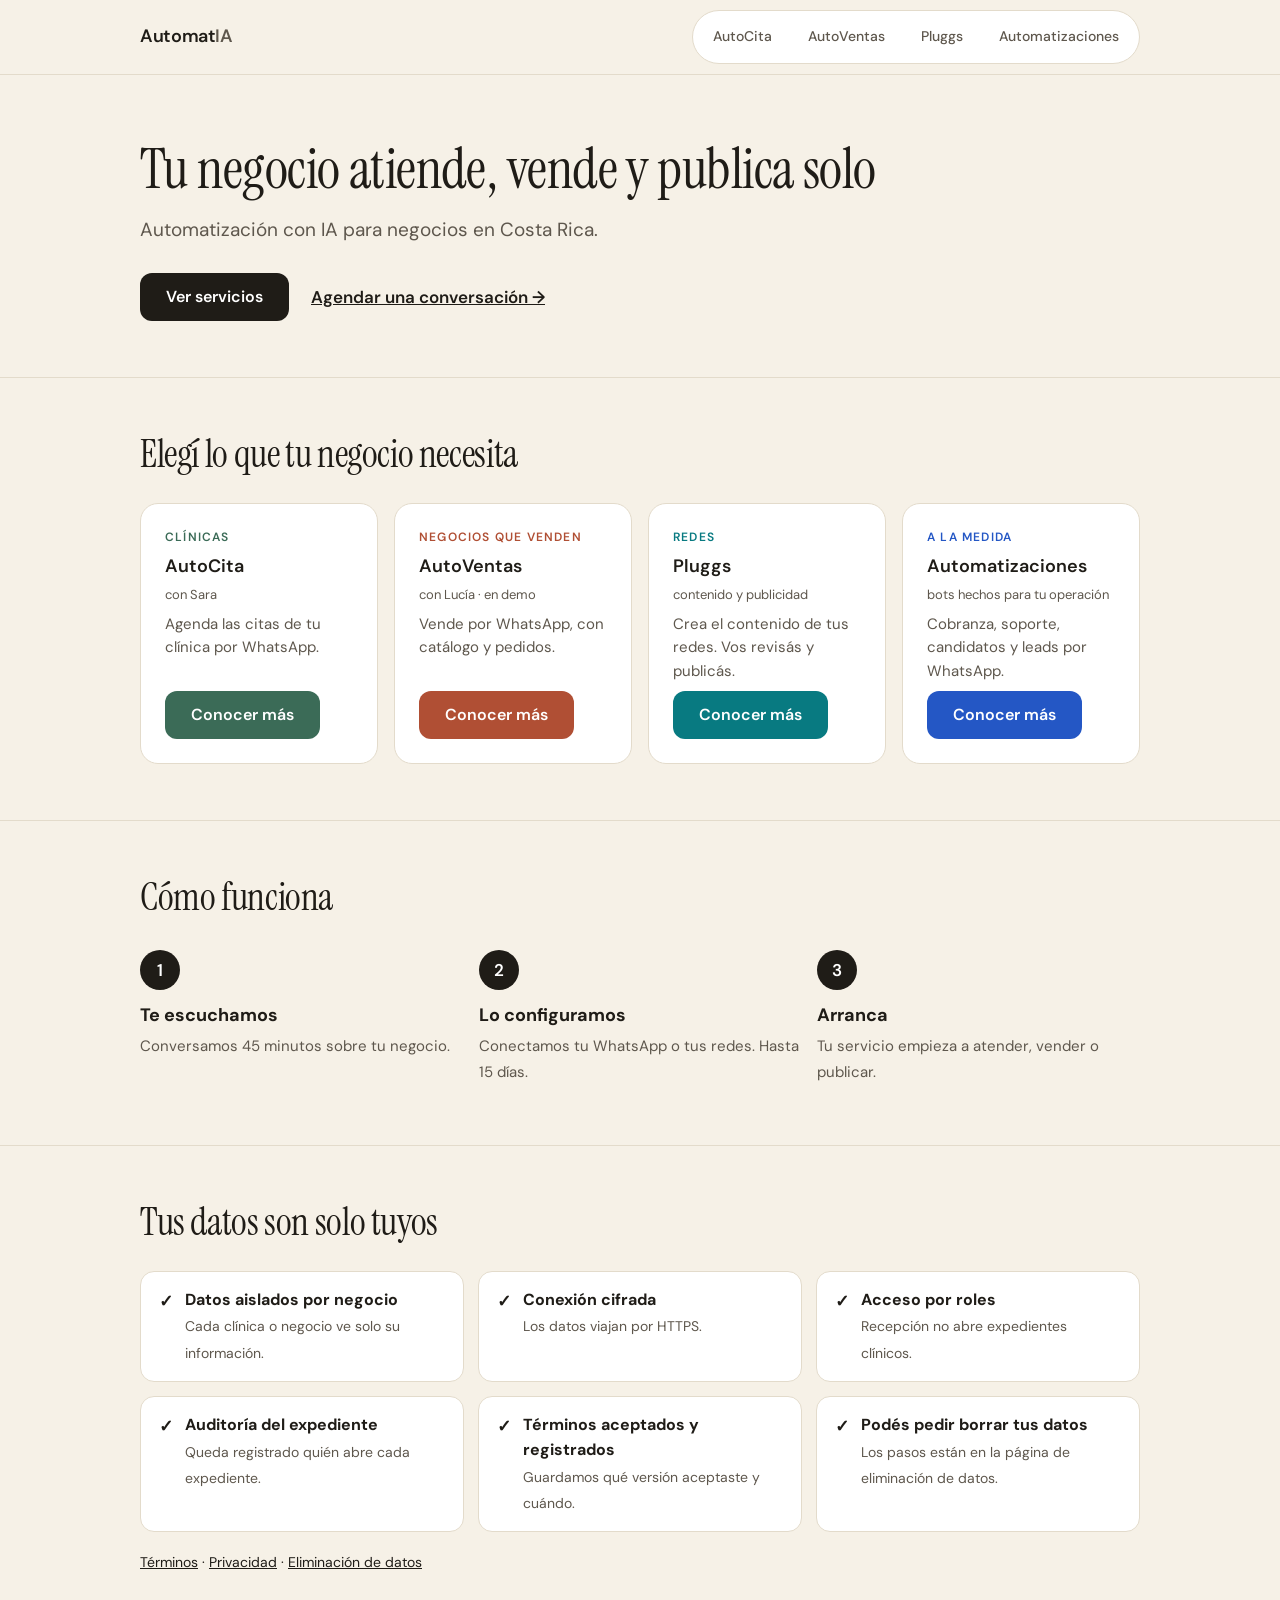
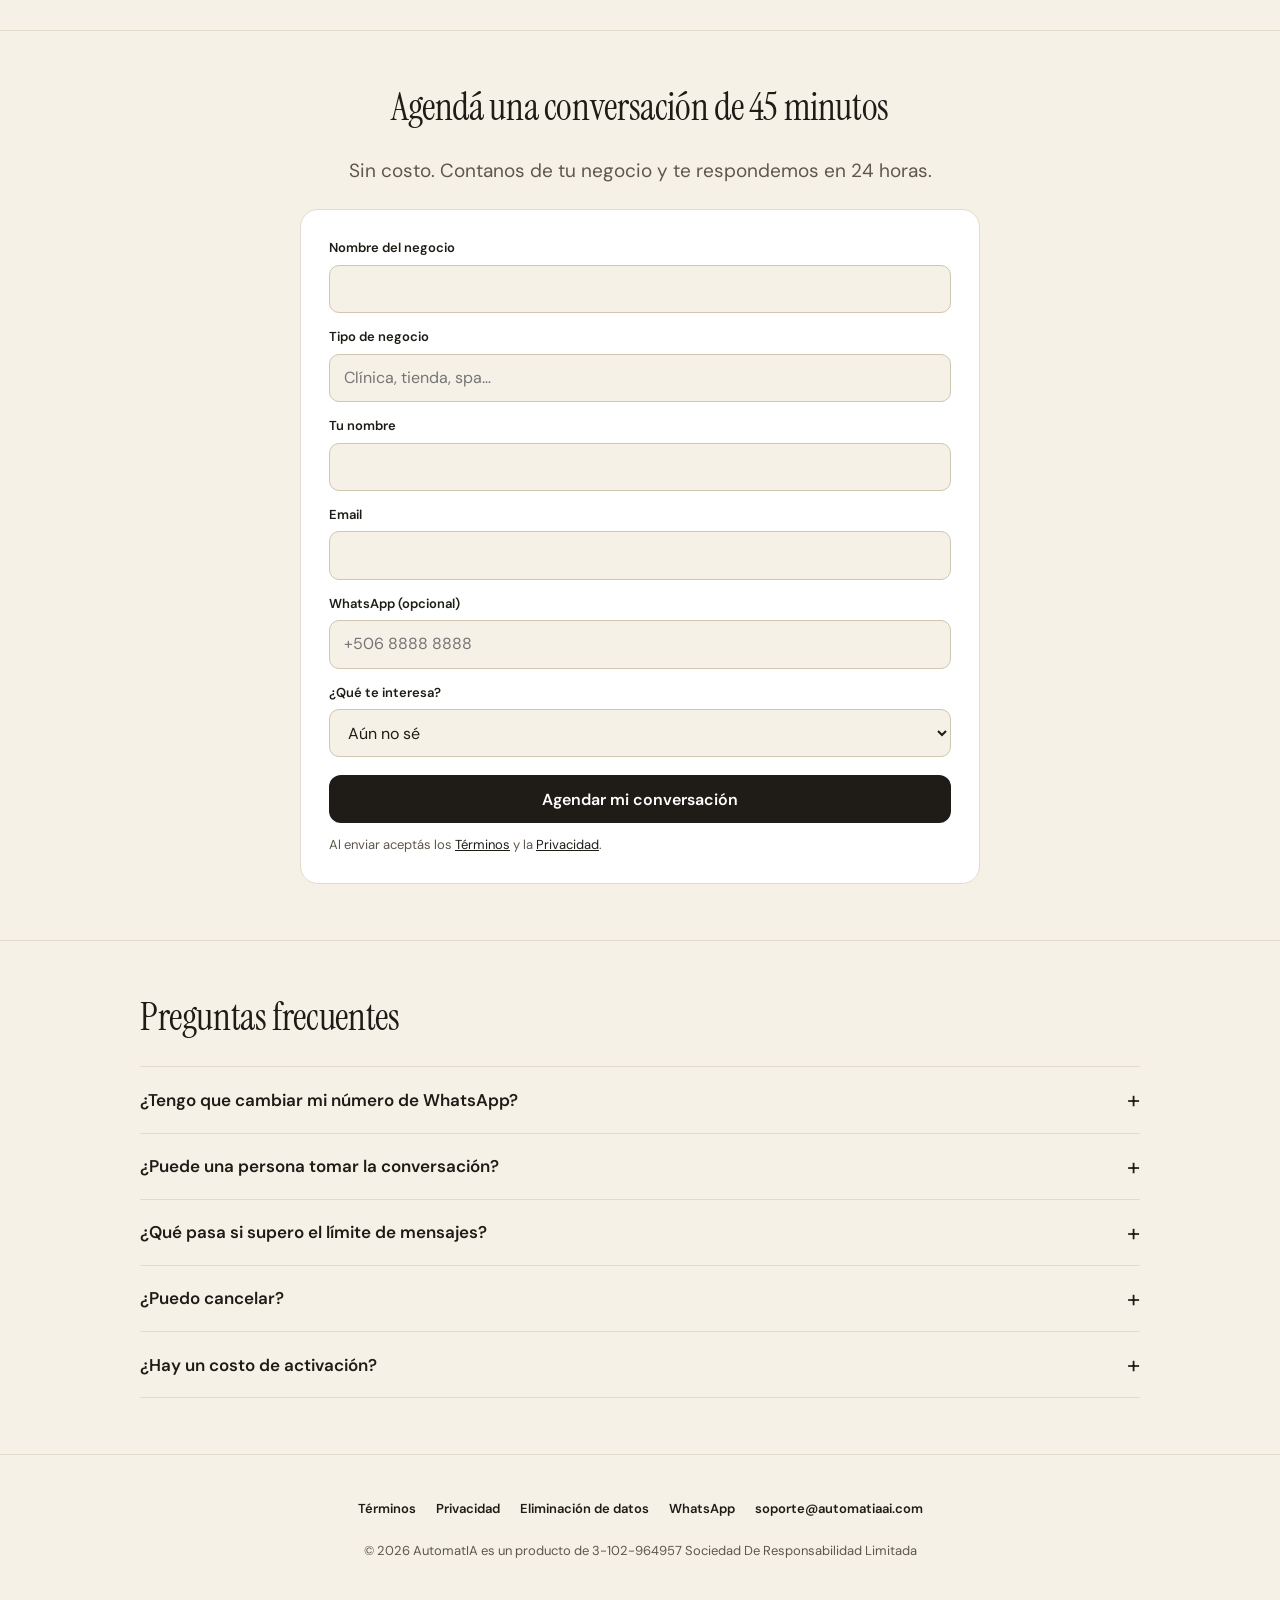
==== commit b043fe48: "Footers: cada producto indica que es un producto de 3-102-964957 Sociedad De Responsabilidad Limitad" ====
--- a/index.html
+++ b/index.html
@@ -203,7 +203,7 @@
       <a href="https://wa.me/50686205959?text=Hola%2C%20quiero%20info%20de%20AutomatIA" target="_blank" rel="noopener noreferrer">WhatsApp</a>
       <a href="mailto:soporte@automatiaai.com">soporte@automatiaai.com</a>
     </nav>
-    <p>© 2026 AutomatIA · AutoCita es un nombre comercial de 3102964957 S.R.L.</p>
+    <p>© 2026 AutomatIA es un producto de 3-102-964957 Sociedad De Responsabilidad Limitada</p>
   </div>
 </footer>
 
--- a/assets/site.css
+++ b/assets/site.css
@@ -22,8 +22,10 @@
 }
 body[data-servicio="autocita"]{--acento:#3B6B57;--acento-hover:#2F5846;--acento-suave:#E4ECE6;--acento-texto:#3B6B57}
 body[data-servicio="autoventas"]{--acento:#B04F34;--acento-hover:#954128;--acento-suave:#F3E2DA;--acento-texto:#B04F34}
-body[data-servicio="pluggs"]{--acento:#6B4E8C;--acento-hover:#593F76;--acento-suave:#E9E3EF;--acento-texto:#6B4E8C}
-body[data-servicio="automatizaciones"]{--acento:#2C5F75;--acento-hover:#224C5E;--acento-suave:#DDE8ED;--acento-texto:#2C5F75}
+body[data-servicio="pluggs"]{--acento:#087A81;--acento-hover:#066067;--acento-suave:#D9F0F1;--acento-texto:#087A81;
+  /* Pluggs (22/10/2026): fondo propio, muy claro y fresco, en vez del crema del resto del sitio */
+  --crema:#F2FAFA;--linea:#D3E7E9}
+body[data-servicio="automatizaciones"]{--acento:#2457C5;--acento-hover:#1C46A0;--acento-suave:#DCE5F6;--acento-texto:#2457C5}
 
 *{box-sizing:border-box;margin:0;padding:0}
 html{scroll-behavior:smooth}
@@ -34,7 +36,7 @@
 :focus-visible{outline:3px solid var(--acento);outline-offset:3px;border-radius:6px}
 
 /* ---------- Burbuja de navegación (nav.js) ---------- */
-.topbar{position:sticky;top:0;z-index:50;background:rgba(246,241,231,.92);backdrop-filter:blur(8px);-webkit-backdrop-filter:blur(8px);border-bottom:1px solid var(--linea)}
+.topbar{position:sticky;top:0;z-index:50;background:var(--crema);border-bottom:1px solid var(--linea)}
 .topbar .wrap{display:flex;align-items:center;gap:16px;padding-top:10px;padding-bottom:10px}
 .marca{font-weight:600;font-size:18px;letter-spacing:-.02em;color:var(--tinta);text-decoration:none;white-space:nowrap}
 .marca b{font-weight:600;color:var(--gris)}
@@ -45,8 +47,8 @@
 .burbuja a[aria-current="page"]{color:#fff;font-weight:600}
 .burbuja a[data-s="autocita"][aria-current="page"]{background:#3B6B57}
 .burbuja a[data-s="autoventas"][aria-current="page"]{background:#B04F34}
-.burbuja a[data-s="pluggs"][aria-current="page"]{background:#6B4E8C}
-.burbuja a[data-s="automatizaciones"][aria-current="page"]{background:#2C5F75}
+.burbuja a[data-s="pluggs"][aria-current="page"]{background:#087A81}
+.burbuja a[data-s="automatizaciones"][aria-current="page"]{background:#2457C5}
 @media(max-width:700px){
   .topbar .wrap{flex-direction:column;align-items:stretch;gap:8px;padding-left:12px;padding-right:12px}
   .marca{text-align:center}
@@ -84,8 +86,8 @@
 /* Tarjetas de servicio en la central: cada una con su color */
 .tarjeta[data-s="autocita"]{--acento:#3B6B57;--acento-hover:#2F5846;--acento-suave:#E4ECE6;--acento-texto:#3B6B57}
 .tarjeta[data-s="autoventas"]{--acento:#B04F34;--acento-hover:#954128;--acento-suave:#F3E2DA;--acento-texto:#B04F34}
-.tarjeta[data-s="pluggs"]{--acento:#6B4E8C;--acento-hover:#593F76;--acento-suave:#E9E3EF;--acento-texto:#6B4E8C}
-.tarjeta[data-s="automatizaciones"]{--acento:#2C5F75;--acento-hover:#224C5E;--acento-suave:#DDE8ED;--acento-texto:#2C5F75}
+.tarjeta[data-s="pluggs"]{--acento:#087A81;--acento-hover:#066067;--acento-suave:#D9F0F1;--acento-texto:#087A81}
+.tarjeta[data-s="automatizaciones"]{--acento:#2457C5;--acento-hover:#1C46A0;--acento-suave:#DCE5F6;--acento-texto:#2457C5}
 
 /* Pasos */
 .pasos{display:grid;gap:16px;grid-template-columns:repeat(auto-fit,minmax(220px,1fr));counter-reset:paso}
